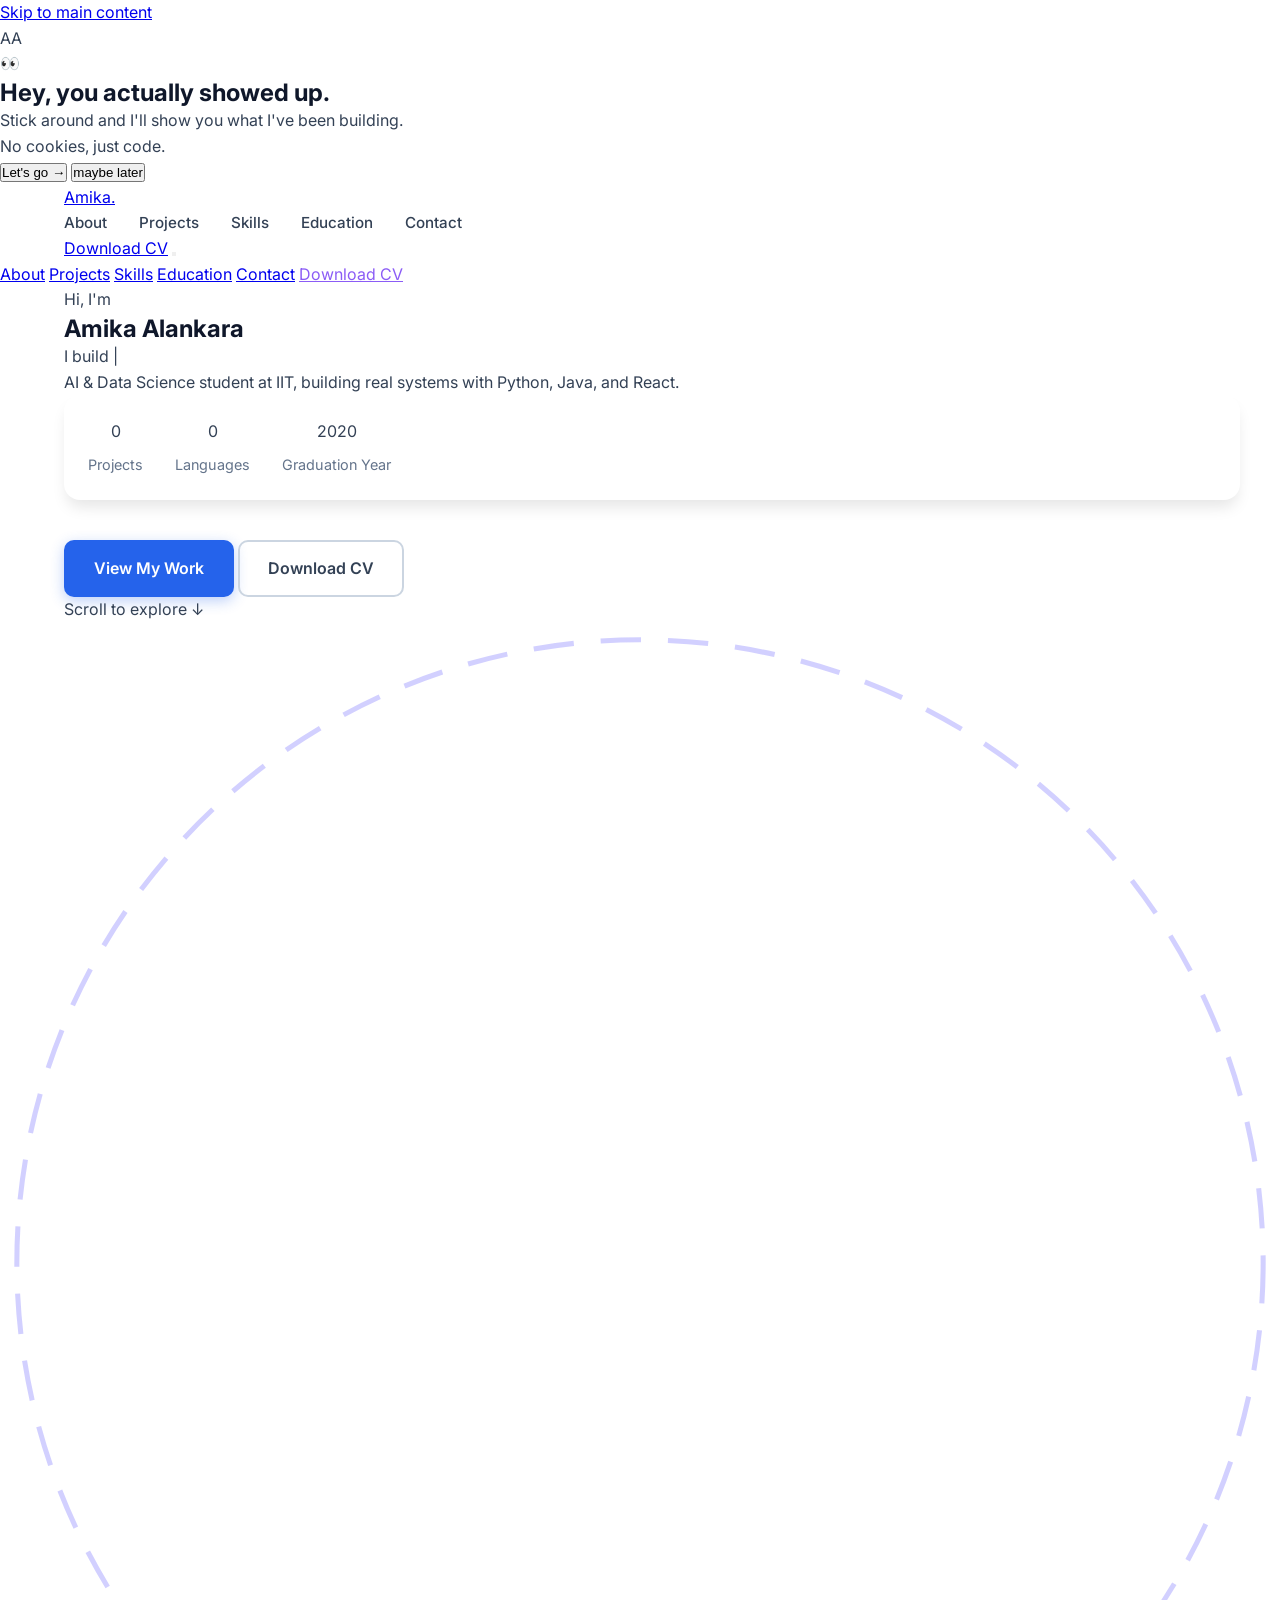
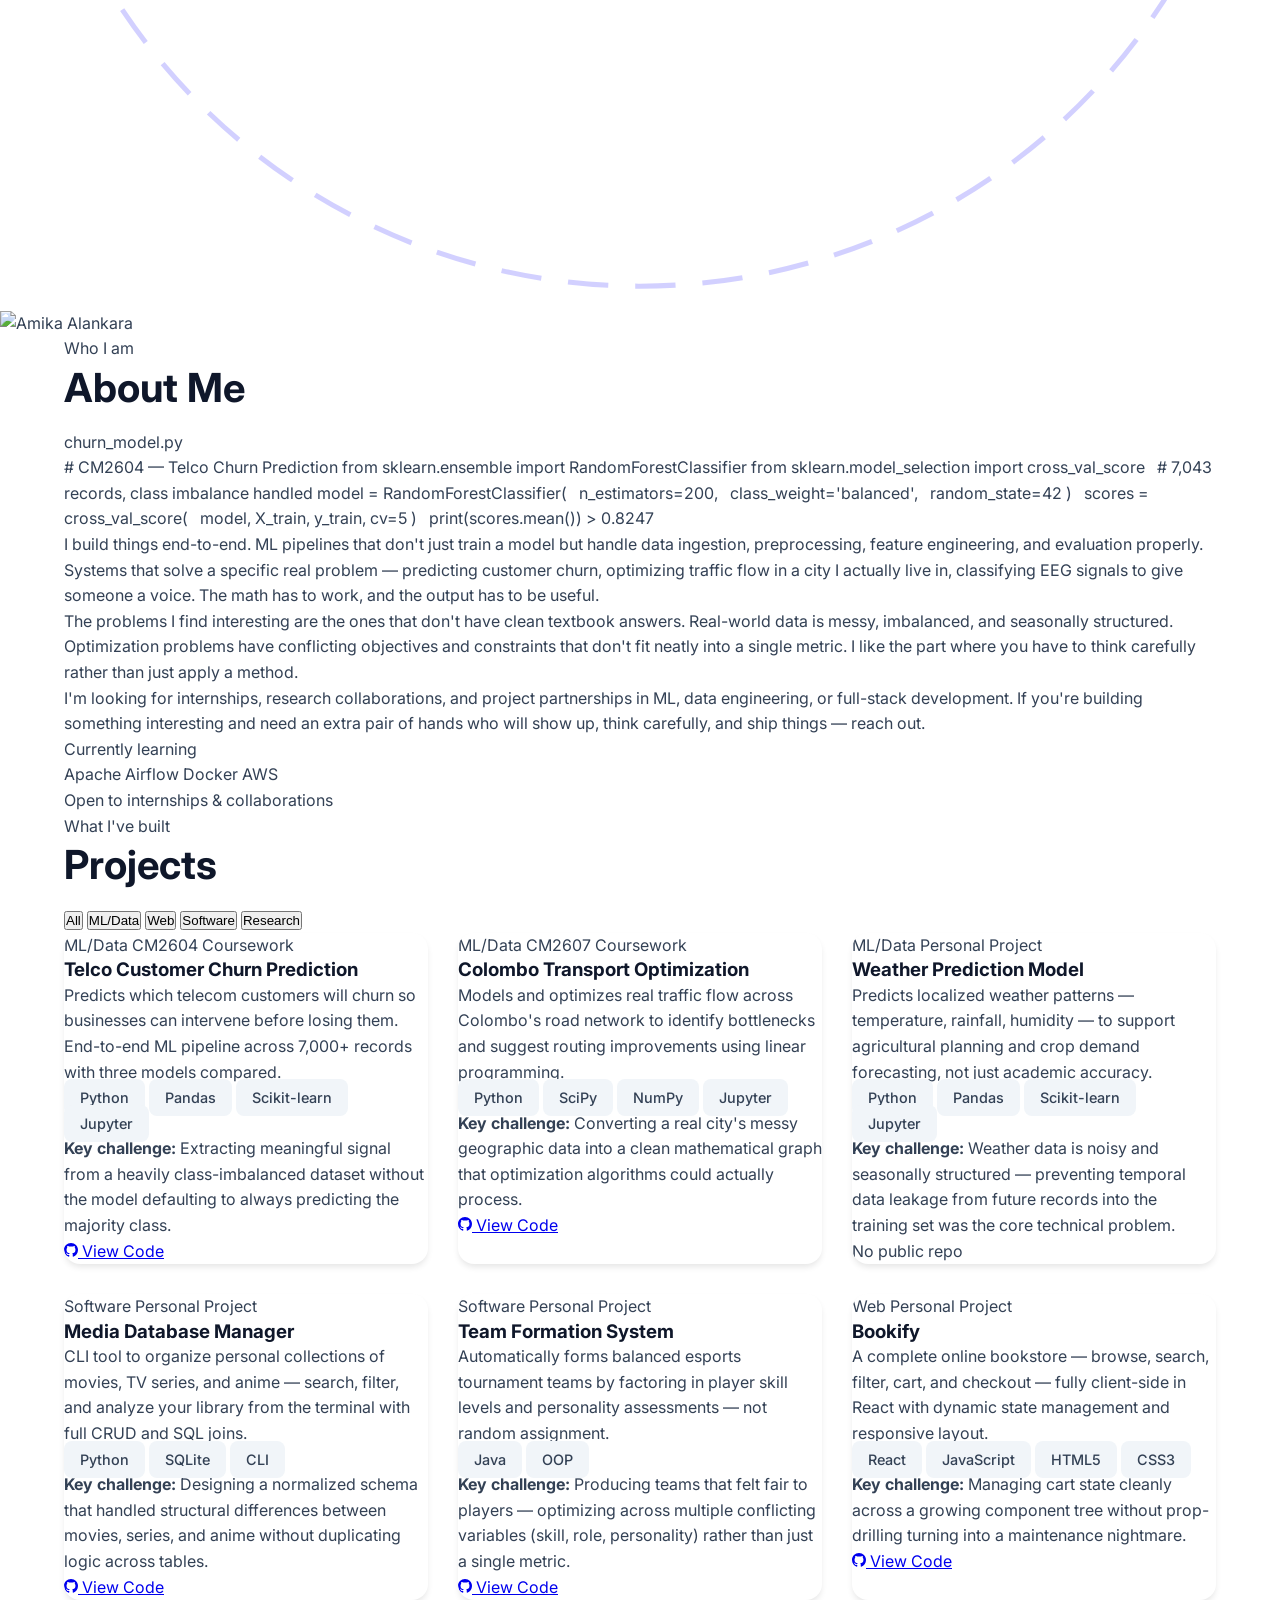
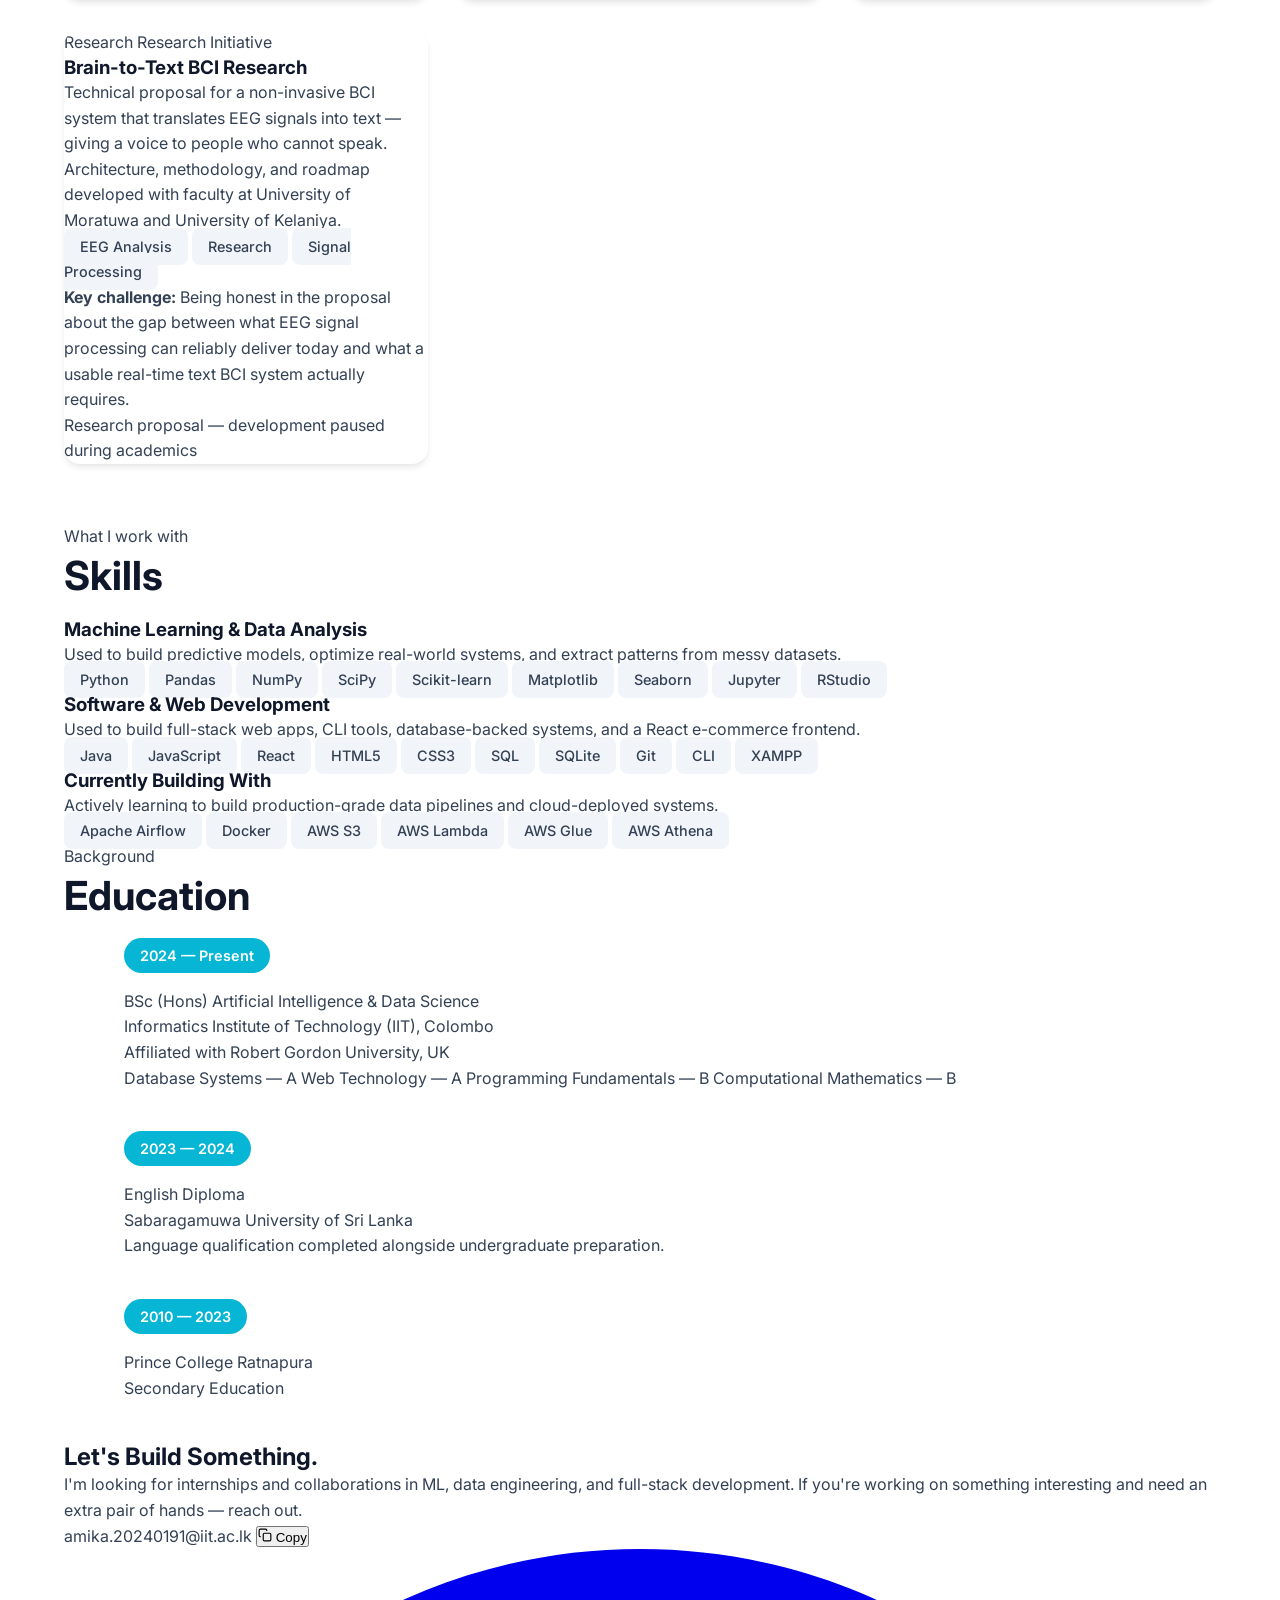
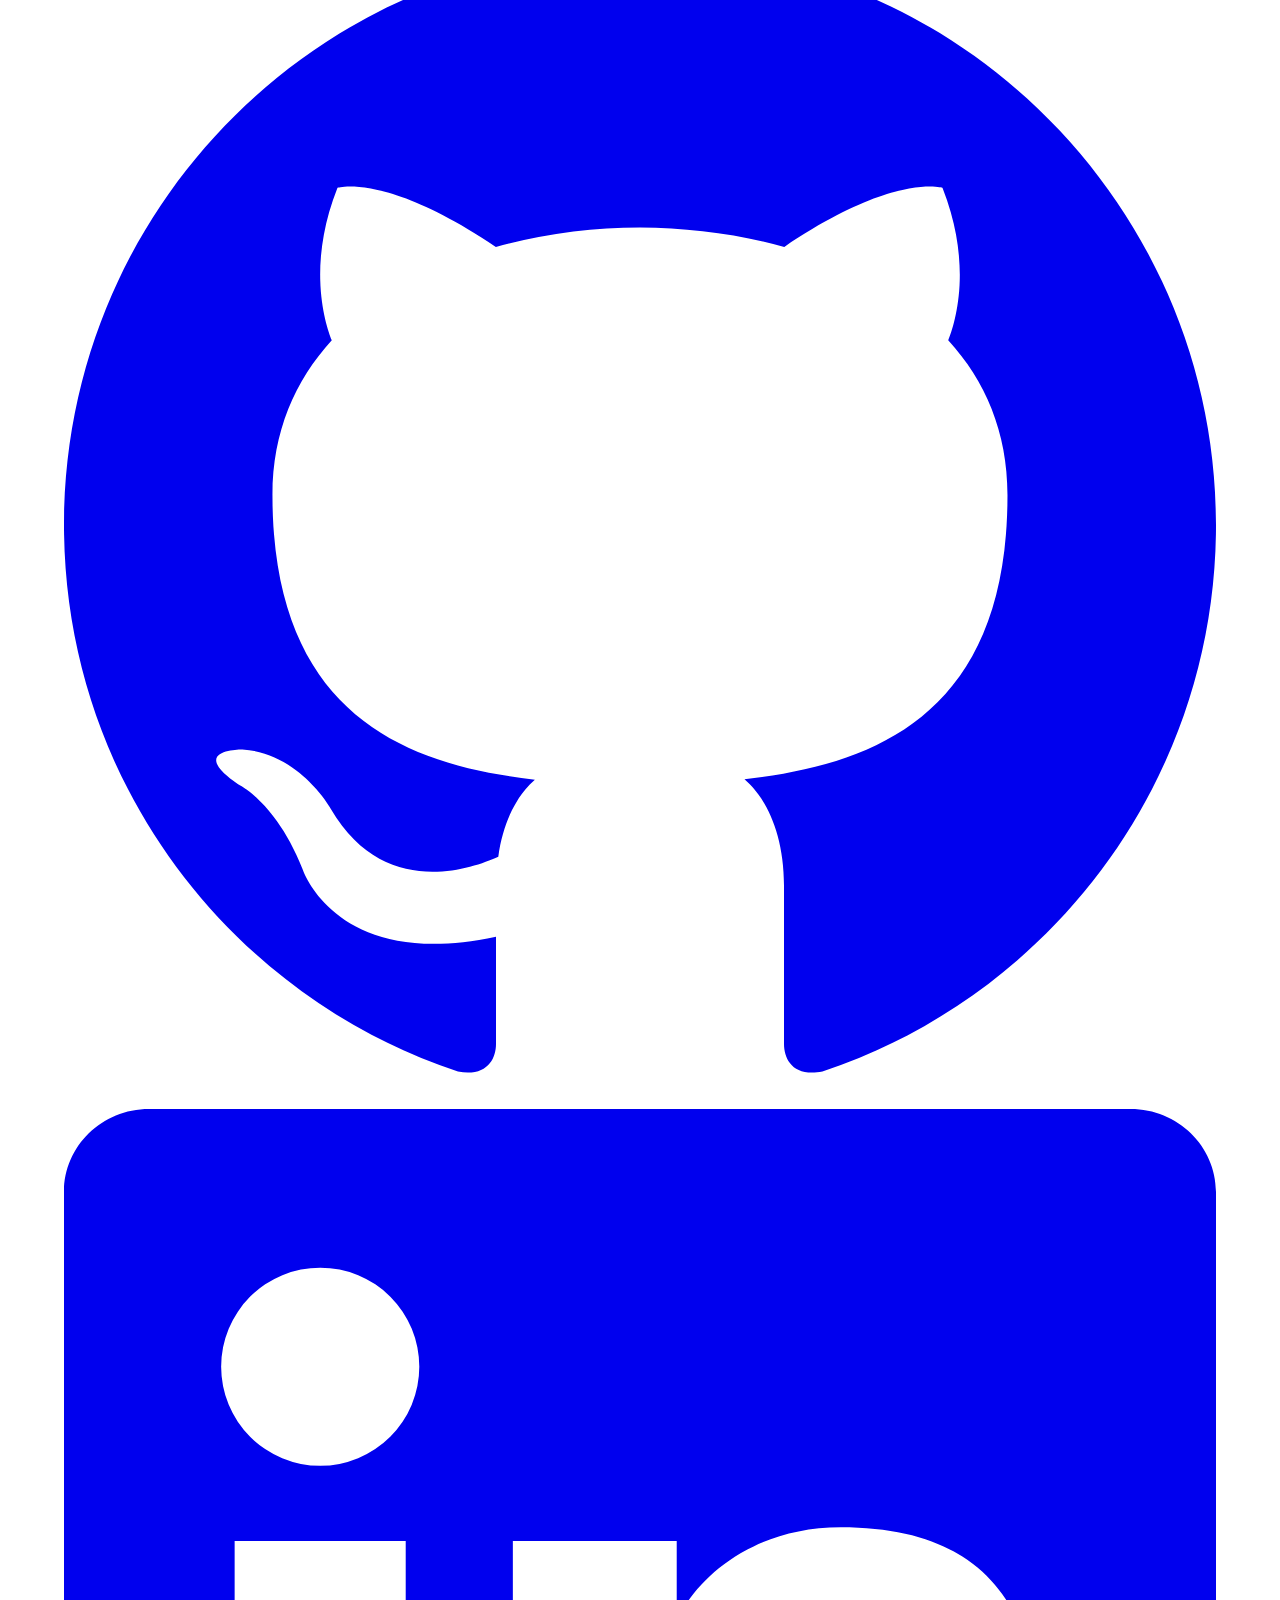
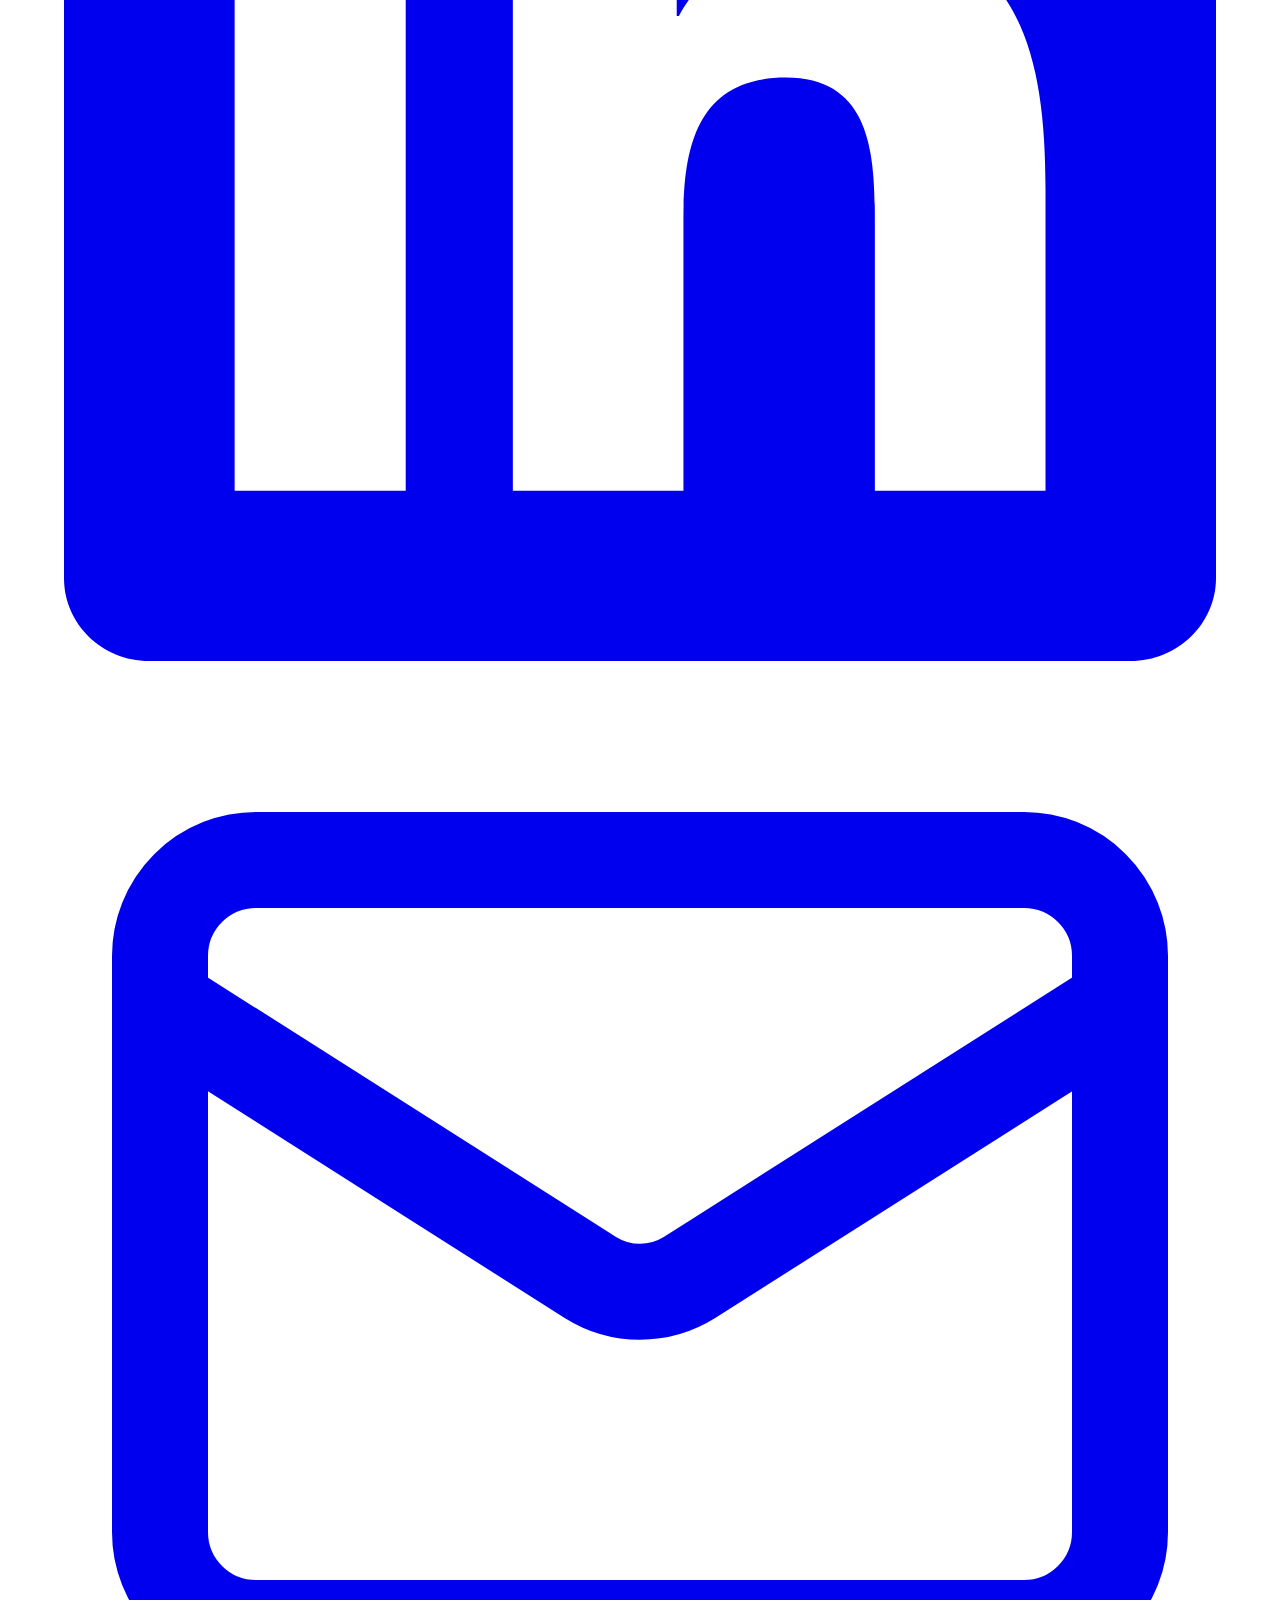
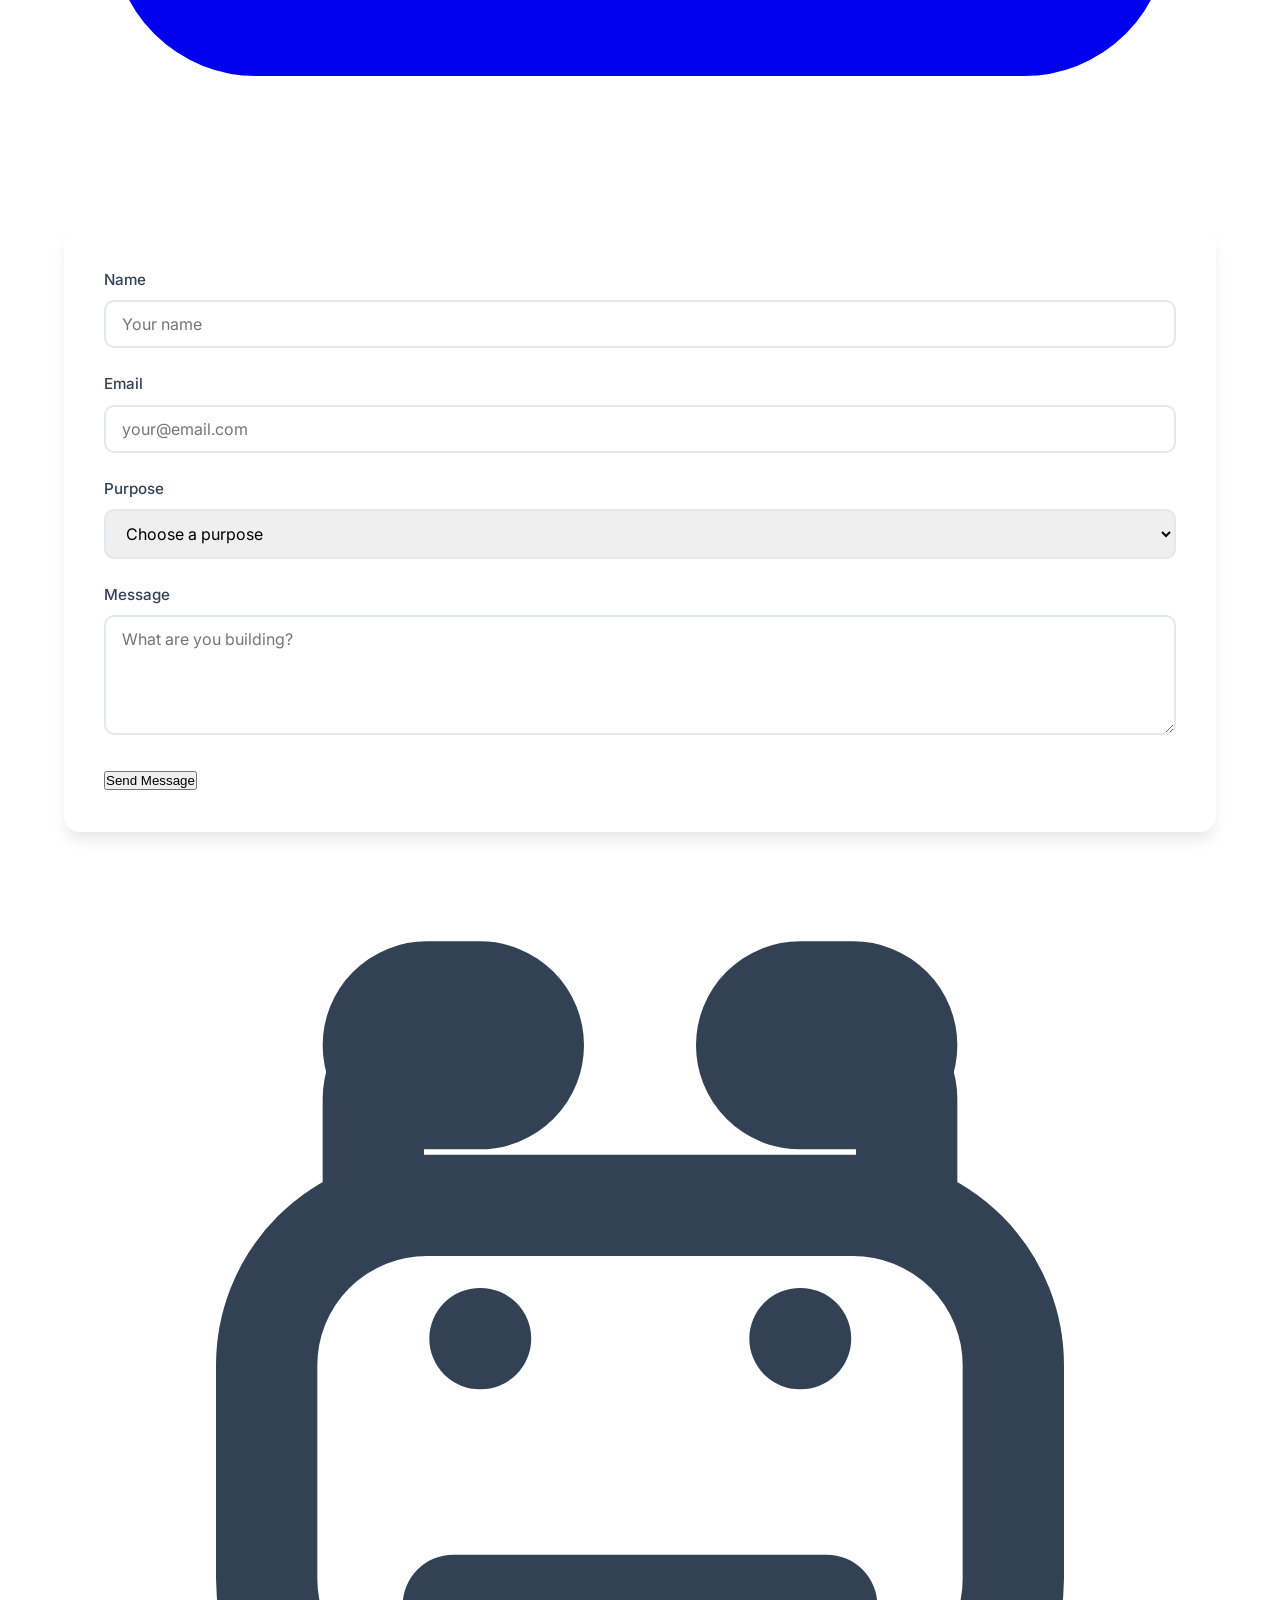
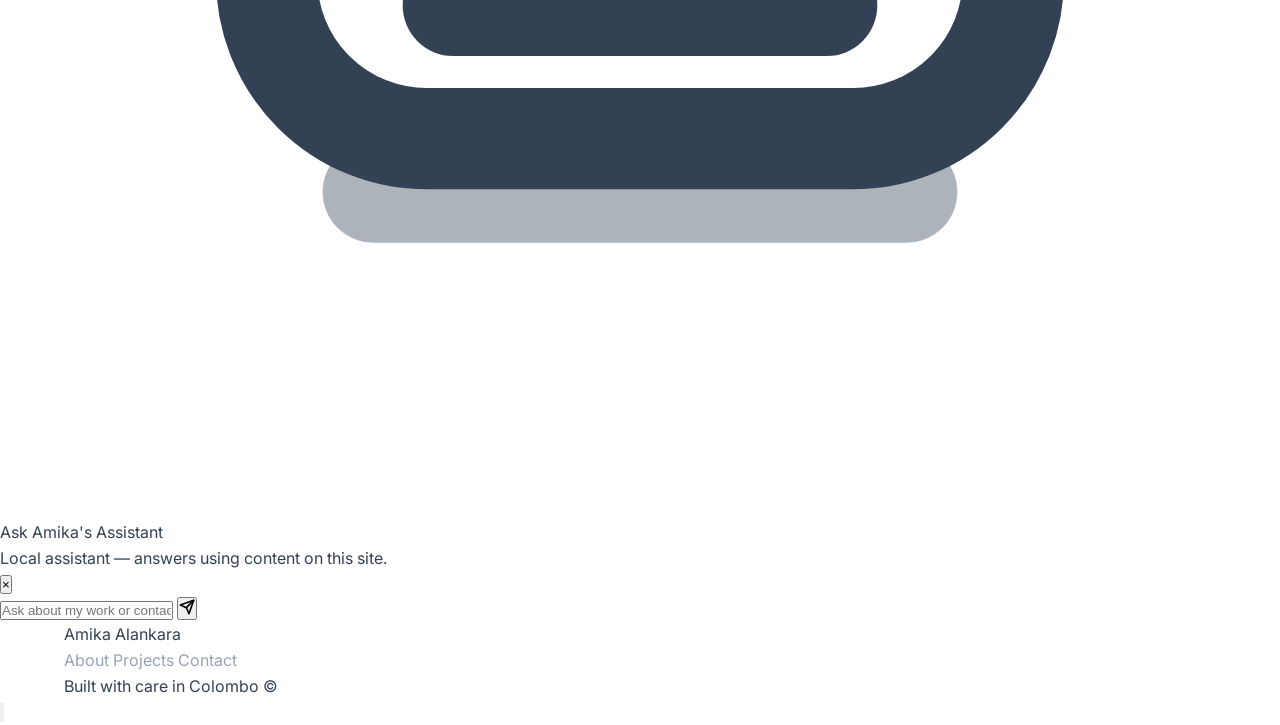
==== index.html @ 37fb9c7a "updating the portfolio web site" ====
<!DOCTYPE html>
<html lang="en">

<head>
    <meta charset="UTF-8">
    <meta name="viewport" content="width=device-width, initial-scale=1.0">
    <title>Amika Alankara — AI & Data Science Developer | Colombo, Sri Lanka</title>
    <meta name="description"
        content="Portfolio of Amika Alankara — second-year AI & Data Science student at IIT building ML models, data pipelines, and full-stack applications.">
    <link rel="canonical" href="https://amika1118.github.io/amika-alankara-portfolio/">

    <!-- Open Graph -->
    <meta property="og:title" content="Amika Alankara — AI & Data Science Developer">
    <meta property="og:description"
        content="Building ML models, data pipelines, and web applications. Second-year AI & Data Science student at IIT, Colombo.">
    <meta property="og:image" content="https://amika1118.github.io/amika-alankara-portfolio/pictures/user_pic.jpg">
    <meta property="og:url" content="https://amika1118.github.io/amika-alankara-portfolio/">
    <meta property="og:type" content="website">

    <!-- Twitter Card -->
    <meta name="twitter:card" content="summary_large_image">
    <meta name="twitter:title" content="Amika Alankara — AI & Data Science Developer">
    <meta name="twitter:description" content="Building ML models, data pipelines, and web applications.">
    <meta name="twitter:image" content="https://amika1118.github.io/amika-alankara-portfolio/pictures/user_pic.jpg">
    <meta name="twitter:site" content="@amika_alankara">

    <!-- Preconnects -->
    <link rel="preconnect" href="https://fonts.googleapis.com">
    <link rel="preconnect" href="https://fonts.gstatic.com" crossorigin>
    <link
        href="https://fonts.googleapis.com/css2?family=Space+Grotesk:wght@300;400;500;600;700&family=Inter:wght@300;400;500;600&display=swap"
        rel="stylesheet">

    <!-- Lenis smooth scroll -->
    <link rel="stylesheet" href="https://unpkg.com/lenis@1.3.23/dist/lenis.css">
    <script src="https://unpkg.com/lenis@1.3.23/dist/lenis.min.js"></script>

    <!-- GSAP + ScrollTrigger + Flip -->
    <script src="https://cdnjs.cloudflare.com/ajax/libs/gsap/3.12.5/gsap.min.js"></script>
    <script src="https://cdnjs.cloudflare.com/ajax/libs/gsap/3.12.5/ScrollTrigger.min.js"></script>
    <script src="https://cdnjs.cloudflare.com/ajax/libs/gsap/3.12.5/Flip.min.js"></script>

    <!-- Splitting.js -->
    <link rel="stylesheet" href="https://unpkg.com/splitting/dist/splitting.css">
    <script src="https://unpkg.com/splitting/dist/splitting.min.js"></script>

    <!-- Vanilla Tilt -->
    <script src="https://cdnjs.cloudflare.com/ajax/libs/vanilla-tilt/1.8.1/vanilla-tilt.min.js"></script>

    <!-- JSON-LD -->
    <script type="application/ld+json">
        {
            "@context": "https://schema.org",
            "@type": "Person",
            "name": "Amika Alankara",
            "url": "https://amika1118.github.io/amika-alankara-portfolio/",
            "jobTitle": "AI & Data Science Student",
            "alumniOf": "Informatics Institute of Technology",
            "sameAs": [
                "https://github.com/Amika1118",
                "https://www.linkedin.com/in/amika-ranmeth/"
            ]
        }
    </script>

    <!-- Custom CSS -->
    <link rel="stylesheet" href="style.css">
</head>

<body>

    <div id="page-progress" aria-hidden="true"></div>

    <!-- Skip link -->
    <a href="#main-content" class="skip-link">Skip to main content</a>

    <!-- Custom cursor -->
    <div class="cursor-dot" aria-hidden="true"></div>
    <div class="cursor-ring" aria-hidden="true"></div>
    <!-- Cursor ripple container -->
    <div class="cursor-ripple" id="cursor-ripple" aria-hidden="true"></div>

    <!-- Preloader -->
    <div id="preloader" aria-hidden="true" role="presentation">
        <div class="preloader-initials">AA</div>
        <div class="preloader-bar-track">
            <div class="preloader-bar" id="preloader-bar"></div>
        </div>
    </div>

    <!-- ================================================
     WELCOME POPUP
================================================ -->
    <div id="welcome-overlay" aria-hidden="true" role="dialog" aria-modal="true" aria-label="Welcome message">
        <div class="welcome-modal" id="welcome-modal">
            <div class="welcome-emoji" aria-hidden="true">👀</div>
            <h2 class="welcome-title">Hey, you actually showed up.</h2>
            <p class="welcome-body">
                Stick around and I'll show you what I've been building.<br>
                <span class="welcome-accent">No cookies, just code.</span>
            </p>
            <button class="welcome-cta" id="welcome-cta" aria-label="Let's go — enter the portfolio">
                Let's go →
            </button>
            <button class="welcome-dismiss" id="welcome-dismiss" aria-label="Maybe later, dismiss welcome message">
                maybe later
            </button>
        </div>
    </div>

    <!-- Navigation -->
    <header>
        <nav id="navbar" role="navigation" aria-label="Main navigation">
            <div class="container nav-inner">
                <a href="#hero" class="nav-logo">Amika<span>.</span></a>
                <ul class="nav-links" role="list">
                    <li><a href="#about" class="nav-link" data-section="about">About</a></li>
                    <li><a href="#projects" class="nav-link" data-section="projects">Projects</a></li>
                    <li><a href="#skills" class="nav-link" data-section="skills">Skills</a></li>
                    <li><a href="#education" class="nav-link" data-section="education">Education</a></li>
                    <li><a href="#contact" class="nav-link" data-section="contact">Contact</a></li>
                </ul>
                <a href="#" class="btn-cv-nav" aria-label="Download CV">Download CV</a>
                <button class="hamburger" id="hamburger" aria-expanded="false" aria-controls="mobile-nav"
                    aria-label="Open navigation menu">
                    <span></span><span></span><span></span>
                </button>
            </div>
        </nav>
    </header>

    <!-- Mobile nav overlay -->
    <div id="mobile-nav" role="dialog" aria-modal="true" aria-label="Mobile navigation">
        <a href="#about" class="mobile-nav-link">About</a>
        <a href="#projects" class="mobile-nav-link">Projects</a>
        <a href="#skills" class="mobile-nav-link">Skills</a>
        <a href="#education" class="mobile-nav-link">Education</a>
        <a href="#contact" class="mobile-nav-link">Contact</a>
        <a href="#" class="mobile-nav-link" style="color:var(--accent)">Download CV</a>
    </div>

    <main id="main-content">

        <!-- ================================================
         HERO
    ================================================ -->
        <section id="hero" aria-label="Hero introduction">
            <div class="hero-bg" aria-hidden="true">
                <div class="orb orb-1"></div>
                <div class="orb orb-2"></div>
                <div class="orb orb-3"></div>
            </div>

            <div class="hero-content container" style="padding-right:0">
                <p class="hero-greeting">Hi, I'm</p>
                <h1 class="hero-name" data-splitting>Amika Alankara</h1>

                <div class="hero-typewriter" aria-live="polite">
                    <span class="typewriter-static">I build </span><span class="typewriter-dynamic"
                        id="typewriter-text"></span><span class="typewriter-cursor" id="typewriter-cursor">|</span>
                </div>

                <p class="hero-desc">
                    AI &amp; Data Science student at IIT, building real systems with Python, Java, and React.
                </p>

                <div class="hero-stats">
                    <div class="stat-item">
                        <div class="stat-number" data-target="15" id="stat-projects">0</div>
                        <div class="stat-label">Projects</div>
                    </div>
                    <div class="stat-item">
                        <div class="stat-number" data-target="7" id="stat-langs">0</div>
                        <div class="stat-label">Languages</div>
                    </div>
                    <div class="stat-item">
                        <div class="stat-number" data-target="2028" id="stat-grades">2020</div>
                        <div class="stat-label">Graduation Year</div>
                    </div>
                </div>

                <div class="hero-ctas">
                    <a href="#projects" class="btn btn-primary btn-magnetic">View My Work</a>
                    <a href="#" class="btn btn-outline btn-magnetic">Download CV</a>
                </div>

                <div class="scroll-indicator" aria-hidden="true">
                    <span class="scroll-text">Scroll to explore ↓</span>
                    <div class="scroll-line"></div>
                </div>
            </div>

            <div class="hero-visual">
                <div class="hero-visual-inner">
                    <div class="hero-glow" aria-hidden="true"></div>
                    <div class="hero-ring" aria-hidden="true">
                        <svg viewBox="0 0 380 380" xmlns="http://www.w3.org/2000/svg">
                            <circle cx="190" cy="190" r="185" fill="none" stroke="rgba(108,99,255,0.3)"
                                stroke-width="1.5" stroke-dasharray="12 8" />
                        </svg>
                    </div>
                    <div class="hero-photo">
                        <img src="/amika-alankara-portfolio/pictures/user_pic.jpg" alt="Amika Alankara" loading="eager">
                    </div>
                </div>
            </div>
        </section>

        <!-- ================================================
         ABOUT
    ================================================ -->
        <section id="about" aria-label="About Amika Alankara">
            <div class="container">
                <div class="section-title-wrapper">
                    <p class="section-label">Who I am</p>
                    <h2 class="section-title" data-splitting>About Me</h2>
                </div>

                <div class="about-grid">
                    <!-- Terminal card -->
                    <div class="terminal" aria-label="Code snippet from churn prediction project">
                        <div class="terminal-titlebar">
                            <span class="terminal-dot"></span>
                            <span class="terminal-dot"></span>
                            <span class="terminal-dot"></span>
                            <span class="terminal-filename">churn_model.py</span>
                        </div>
                        <div class="terminal-body">
                            <span class="t-line"><span class="t-comment"># CM2604 — Telco Churn Prediction</span></span>
                            <span class="t-line"><span class="t-keyword">from</span> <span
                                    class="t-var">sklearn.ensemble</span> <span class="t-keyword">import</span> <span
                                    class="t-var">RandomForestClassifier</span></span>
                            <span class="t-line"><span class="t-keyword">from</span> <span
                                    class="t-var">sklearn.model_selection</span> <span class="t-keyword">import</span>
                                <span class="t-var">cross_val_score</span></span>
                            <span class="t-line">&nbsp;</span>
                            <span class="t-line"><span class="t-comment"># 7,043 records, class imbalance
                                    handled</span></span>
                            <span class="t-line"><span class="t-var">model</span> <span class="t-op">=</span> <span
                                    class="t-function">RandomForestClassifier</span>(</span>
                            <span class="t-line">&nbsp;&nbsp;<span class="t-var">n_estimators</span><span
                                    class="t-op">=</span><span class="t-number">200</span>,</span>
                            <span class="t-line">&nbsp;&nbsp;<span class="t-var">class_weight</span><span
                                    class="t-op">=</span><span class="t-string">'balanced'</span>,</span>
                            <span class="t-line">&nbsp;&nbsp;<span class="t-var">random_state</span><span
                                    class="t-op">=</span><span class="t-number">42</span></span>
                            <span class="t-line">)</span>
                            <span class="t-line">&nbsp;</span>
                            <span class="t-line"><span class="t-var">scores</span> <span class="t-op">=</span> <span
                                    class="t-function">cross_val_score</span>(</span>
                            <span class="t-line">&nbsp;&nbsp;<span class="t-var">model</span>, <span
                                    class="t-var">X_train</span>, <span class="t-var">y_train</span>, <span
                                    class="t-var">cv</span><span class="t-op">=</span><span
                                    class="t-number">5</span></span>
                            <span class="t-line">)</span>
                            <span class="t-line">&nbsp;</span>
                            <span class="t-line"><span class="t-function">print</span>(<span
                                    class="t-var">scores</span>.<span class="t-function">mean</span>())</span>
                            <span class="t-line"><span class="t-output">&gt; 0.8247</span></span>
                        </div>
                    </div>

                    <!-- Text -->
                    <div>
                        <div class="about-text">
                            <p>I build things end-to-end. ML pipelines that don't just train a model but handle data
                                ingestion, preprocessing, feature engineering, and evaluation properly. Systems that
                                solve a
                                specific real problem — predicting customer churn, optimizing traffic flow in a city I
                                actually live in, classifying EEG signals to give someone a voice. The math has to work,
                                and
                                the output has to be useful.</p>
                            <p>The problems I find interesting are the ones that don't have clean textbook answers.
                                Real-world data is messy, imbalanced, and seasonally structured. Optimization problems
                                have
                                conflicting objectives and constraints that don't fit neatly into a single metric. I
                                like the
                                part where you have to think carefully rather than just apply a method.</p>
                            <p>I'm looking for internships, research collaborations, and project partnerships in ML,
                                data
                                engineering, or full-stack development. If you're building something interesting and
                                need an
                                extra pair of hands who will show up, think carefully, and ship things — reach out.</p>
                        </div>

                        <div class="currently-learning">
                            <p class="learning-label">Currently learning</p>
                            <div class="learning-tags">
                                <span class="learning-tag">Apache Airflow</span>
                                <span class="learning-tag">Docker</span>
                                <span class="learning-tag">AWS</span>
                            </div>
                        </div>

                        <div class="status-badge">
                            <span class="status-dot" aria-hidden="true"></span>
                            <span class="status-text">Open to internships &amp; collaborations</span>
                        </div>
                    </div>
                </div>
            </div>
        </section>

        <!-- ================================================
         PROJECTS
    ================================================ -->
        <section id="projects" aria-label="Projects">
            <div class="container">
                <div class="section-title-wrapper">
                    <p class="section-label">What I've built</p>
                    <h2 class="section-title" data-splitting>Projects</h2>
                </div>

                <!-- Filter bar -->
                <div class="filter-bar" role="tablist" aria-label="Filter projects by category">
                    <div class="filter-pill-bg" id="filter-pill" aria-hidden="true"></div>
                    <button class="filter-btn active" data-filter="all" role="tab" aria-selected="true">All</button>
                    <button class="filter-btn" data-filter="ml" role="tab" aria-selected="false">ML/Data</button>
                    <button class="filter-btn" data-filter="web" role="tab" aria-selected="false">Web</button>
                    <button class="filter-btn" data-filter="software" role="tab" aria-selected="false">Software</button>
                    <button class="filter-btn" data-filter="research" role="tab" aria-selected="false">Research</button>
                </div>

                <!-- Cards grid -->
                <div class="projects-grid" id="projects-grid">

                    <!-- Project 1: Churn -->
                    <article class="project-card" data-type="ml" data-category="ml">
                        <div class="card-header">
                            <span class="card-badge">ML/Data</span>
                            <span class="card-context">CM2604 Coursework</span>
                        </div>
                        <h3 class="card-title">Telco Customer Churn Prediction</h3>
                        <p class="card-summary">Predicts which telecom customers will churn so businesses can intervene
                            before losing them. End-to-end ML pipeline across 7,000+ records with three models compared.
                        </p>
                        <div class="card-stack">
                            <span class="skill-tag">Python</span>
                            <span class="skill-tag">Pandas</span>
                            <span class="skill-tag">Scikit-learn</span>
                            <span class="skill-tag">Jupyter</span>
                        </div>
                        <p class="card-challenge"><strong>Key challenge:</strong> Extracting meaningful signal from a
                            heavily
                            class-imbalanced dataset without the model defaulting to always predicting the majority
                            class.</p>
                        <div class="card-footer">
                            <a href="https://github.com/Amika1118/CM2604-Telco-Churn-Prediction" class="card-link"
                                target="_blank" rel="noopener noreferrer"
                                aria-label="View churn prediction code on GitHub">
                                <svg width="14" height="14" viewBox="0 0 24 24" fill="currentColor">
                                    <path
                                        d="M12 0C5.374 0 0 5.373 0 12c0 5.302 3.438 9.8 8.207 11.387.599.111.793-.261.793-.577v-2.234c-3.338.726-4.033-1.416-4.033-1.416-.546-1.387-1.333-1.756-1.333-1.756-1.089-.745.083-.729.083-.729 1.205.084 1.839 1.237 1.839 1.237 1.07 1.834 2.807 1.304 3.492.997.107-.775.418-1.305.762-1.604-2.665-.305-5.467-1.334-5.467-5.931 0-1.311.469-2.381 1.236-3.221-.124-.303-.535-1.524.117-3.176 0 0 1.008-.322 3.301 1.23A11.509 11.509 0 0112 5.803c1.02.005 2.047.138 3.006.404 2.291-1.552 3.297-1.23 3.297-1.23.653 1.653.242 2.874.118 3.176.77.84 1.235 1.911 1.235 3.221 0 4.609-2.807 5.624-5.479 5.921.43.372.823 1.102.823 2.222v3.293c0 .319.192.694.801.576C20.566 21.797 24 17.3 24 12c0-6.627-5.373-12-12-12z" />
                                </svg>
                                View Code
                            </a>
                        </div>
                    </article>

                    <!-- Project 2: Transport -->
                    <article class="project-card" data-type="ml" data-category="ml">
                        <div class="card-header">
                            <span class="card-badge">ML/Data</span>
                            <span class="card-context">CM2607 Coursework</span>
                        </div>
                        <h3 class="card-title">Colombo Transport Optimization</h3>
                        <p class="card-summary">Models and optimizes real traffic flow across Colombo's road network to
                            identify bottlenecks and suggest routing improvements using linear programming.</p>
                        <div class="card-stack">
                            <span class="skill-tag">Python</span>
                            <span class="skill-tag">SciPy</span>
                            <span class="skill-tag">NumPy</span>
                            <span class="skill-tag">Jupyter</span>
                        </div>
                        <p class="card-challenge"><strong>Key challenge:</strong> Converting a real city's messy
                            geographic
                            data into a clean mathematical graph that optimization algorithms could actually process.
                        </p>
                        <div class="card-footer">
                            <a href="https://github.com/Amika1118/CM2607_Advanced_Mathematics_Coursework"
                                class="card-link" target="_blank" rel="noopener noreferrer"
                                aria-label="View transport optimization code on GitHub">
                                <svg width="14" height="14" viewBox="0 0 24 24" fill="currentColor">
                                    <path
                                        d="M12 0C5.374 0 0 5.373 0 12c0 5.302 3.438 9.8 8.207 11.387.599.111.793-.261.793-.577v-2.234c-3.338.726-4.033-1.416-4.033-1.416-.546-1.387-1.333-1.756-1.333-1.756-1.089-.745.083-.729.083-.729 1.205.084 1.839 1.237 1.839 1.237 1.07 1.834 2.807 1.304 3.492.997.107-.775.418-1.305.762-1.604-2.665-.305-5.467-1.334-5.467-5.931 0-1.311.469-2.381 1.236-3.221-.124-.303-.535-1.524.117-3.176 0 0 1.008-.322 3.301 1.23A11.509 11.509 0 0112 5.803c1.02.005 2.047.138 3.006.404 2.291-1.552 3.297-1.23 3.297-1.23.653 1.653.242 2.874.118 3.176.77.84 1.235 1.911 1.235 3.221 0 4.609-2.807 5.624-5.479 5.921.43.372.823 1.102.823 2.222v3.293c0 .319.192.694.801.576C20.566 21.797 24 17.3 24 12c0-6.627-5.373-12-12-12z" />
                                </svg>
                                View Code
                            </a>
                        </div>
                    </article>

                    <!-- Project 3: Weather -->
                    <article class="project-card" data-type="ml" data-category="ml">
                        <div class="card-header">
                            <span class="card-badge">ML/Data</span>
                            <span class="card-context">Personal Project</span>
                        </div>
                        <h3 class="card-title">Weather Prediction Model</h3>
                        <p class="card-summary">Predicts localized weather patterns — temperature, rainfall, humidity —
                            to
                            support agricultural planning and crop demand forecasting, not just academic accuracy.</p>
                        <div class="card-stack">
                            <span class="skill-tag">Python</span>
                            <span class="skill-tag">Pandas</span>
                            <span class="skill-tag">Scikit-learn</span>
                            <span class="skill-tag">Jupyter</span>
                        </div>
                        <p class="card-challenge"><strong>Key challenge:</strong> Weather data is noisy and seasonally
                            structured — preventing temporal data leakage from future records into the training set was
                            the
                            core technical problem.</p>
                        <div class="card-footer">
                            <span class="no-repo">No public repo</span>
                        </div>
                    </article>

                    <!-- Project 4: Media DB -->
                    <article class="project-card" data-type="software" data-category="software">
                        <div class="card-header">
                            <span class="card-badge">Software</span>
                            <span class="card-context">Personal Project</span>
                        </div>
                        <h3 class="card-title">Media Database Manager</h3>
                        <p class="card-summary">CLI tool to organize personal collections of movies, TV series, and
                            anime —
                            search, filter, and analyze your library from the terminal with full CRUD and SQL joins.</p>
                        <div class="card-stack">
                            <span class="skill-tag">Python</span>
                            <span class="skill-tag">SQLite</span>
                            <span class="skill-tag">CLI</span>
                        </div>
                        <p class="card-challenge"><strong>Key challenge:</strong> Designing a normalized schema that
                            handled
                            structural differences between movies, series, and anime without duplicating logic across
                            tables.</p>
                        <div class="card-footer">
                            <a href="https://github.com/Amika1118/media-database-manager" class="card-link"
                                target="_blank" rel="noopener noreferrer"
                                aria-label="View media database manager code on GitHub">
                                <svg width="14" height="14" viewBox="0 0 24 24" fill="currentColor">
                                    <path
                                        d="M12 0C5.374 0 0 5.373 0 12c0 5.302 3.438 9.8 8.207 11.387.599.111.793-.261.793-.577v-2.234c-3.338.726-4.033-1.416-4.033-1.416-.546-1.387-1.333-1.756-1.333-1.756-1.089-.745.083-.729.083-.729 1.205.084 1.839 1.237 1.839 1.237 1.07 1.834 2.807 1.304 3.492.997.107-.775.418-1.305.762-1.604-2.665-.305-5.467-1.334-5.467-5.931 0-1.311.469-2.381 1.236-3.221-.124-.303-.535-1.524.117-3.176 0 0 1.008-.322 3.301 1.23A11.509 11.509 0 0112 5.803c1.02.005 2.047.138 3.006.404 2.291-1.552 3.297-1.23 3.297-1.23.653 1.653.242 2.874.118 3.176.77.84 1.235 1.911 1.235 3.221 0 4.609-2.807 5.624-5.479 5.921.43.372.823 1.102.823 2.222v3.293c0 .319.192.694.801.576C20.566 21.797 24 17.3 24 12c0-6.627-5.373-12-12-12z" />
                                </svg>
                                View Code
                            </a>
                        </div>
                    </article>

                    <!-- Project 5: Team Formation -->
                    <article class="project-card" data-type="software" data-category="software">
                        <div class="card-header">
                            <span class="card-badge">Software</span>
                            <span class="card-context">Personal Project</span>
                        </div>
                        <h3 class="card-title">Team Formation System</h3>
                        <p class="card-summary">Automatically forms balanced esports tournament teams by factoring in
                            player
                            skill levels and personality assessments — not random assignment.</p>
                        <div class="card-stack">
                            <span class="skill-tag">Java</span>
                            <span class="skill-tag">OOP</span>
                        </div>
                        <p class="card-challenge"><strong>Key challenge:</strong> Producing teams that felt fair to
                            players —
                            optimizing across multiple conflicting variables (skill, role, personality) rather than just
                            a
                            single metric.</p>
                        <div class="card-footer">
                            <a href="https://github.com/Amika1118/Team-Formation-System" class="card-link"
                                target="_blank" rel="noopener noreferrer"
                                aria-label="View team formation system code on GitHub">
                                <svg width="14" height="14" viewBox="0 0 24 24" fill="currentColor">
                                    <path
                                        d="M12 0C5.374 0 0 5.373 0 12c0 5.302 3.438 9.8 8.207 11.387.599.111.793-.261.793-.577v-2.234c-3.338.726-4.033-1.416-4.033-1.416-.546-1.387-1.333-1.756-1.333-1.756-1.089-.745.083-.729.083-.729 1.205.084 1.839 1.237 1.839 1.237 1.07 1.834 2.807 1.304 3.492.997.107-.775.418-1.305.762-1.604-2.665-.305-5.467-1.334-5.467-5.931 0-1.311.469-2.381 1.236-3.221-.124-.303-.535-1.524.117-3.176 0 0 1.008-.322 3.301 1.23A11.509 11.509 0 0112 5.803c1.02.005 2.047.138 3.006.404 2.291-1.552 3.297-1.23 3.297-1.23.653 1.653.242 2.874.118 3.176.77.84 1.235 1.911 1.235 3.221 0 4.609-2.807 5.624-5.479 5.921.43.372.823 1.102.823 2.222v3.293c0 .319.192.694.801.576C20.566 21.797 24 17.3 24 12c0-6.627-5.373-12-12-12z" />
                                </svg>
                                View Code
                            </a>
                        </div>
                    </article>

                    <!-- Project 6: Bookify -->
                    <article class="project-card" data-type="web" data-category="web">
                        <div class="card-header">
                            <span class="card-badge">Web</span>
                            <span class="card-context">Personal Project</span>
                        </div>
                        <h3 class="card-title">Bookify</h3>
                        <p class="card-summary">A complete online bookstore — browse, search, filter, cart, and checkout
                            —
                            fully client-side in React with dynamic state management and responsive layout.</p>
                        <div class="card-stack">
                            <span class="skill-tag">React</span>
                            <span class="skill-tag">JavaScript</span>
                            <span class="skill-tag">HTML5</span>
                            <span class="skill-tag">CSS3</span>
                        </div>
                        <p class="card-challenge"><strong>Key challenge:</strong> Managing cart state cleanly across a
                            growing
                            component tree without prop-drilling turning into a maintenance nightmare.</p>
                        <div class="card-footer">
                            <a href="https://github.com/Amika1118/Bookify" class="card-link" target="_blank"
                                rel="noopener noreferrer" aria-label="View Bookify code on GitHub">
                                <svg width="14" height="14" viewBox="0 0 24 24" fill="currentColor">
                                    <path
                                        d="M12 0C5.374 0 0 5.373 0 12c0 5.302 3.438 9.8 8.207 11.387.599.111.793-.261.793-.577v-2.234c-3.338.726-4.033-1.416-4.033-1.416-.546-1.387-1.333-1.756-1.333-1.756-1.089-.745.083-.729.083-.729 1.205.084 1.839 1.237 1.839 1.237 1.07 1.834 2.807 1.304 3.492.997.107-.775.418-1.305.762-1.604-2.665-.305-5.467-1.334-5.467-5.931 0-1.311.469-2.381 1.236-3.221-.124-.303-.535-1.524.117-3.176 0 0 1.008-.322 3.301 1.23A11.509 11.509 0 0112 5.803c1.02.005 2.047.138 3.006.404 2.291-1.552 3.297-1.23 3.297-1.23.653 1.653.242 2.874.118 3.176.77.84 1.235 1.911 1.235 3.221 0 4.609-2.807 5.624-5.479 5.921.43.372.823 1.102.823 2.222v3.293c0 .319.192.694.801.576C20.566 21.797 24 17.3 24 12c0-6.627-5.373-12-12-12z" />
                                </svg>
                                View Code
                            </a>
                        </div>
                    </article>

                    <!-- Project 7: Brain-to-Text -->
                    <article class="project-card" data-type="research" data-category="research">
                        <div class="card-header">
                            <span class="card-badge">Research</span>
                            <span class="card-context">Research Initiative</span>
                        </div>
                        <h3 class="card-title">Brain-to-Text BCI Research</h3>
                        <p class="card-summary">Technical proposal for a non-invasive BCI system that translates EEG
                            signals
                            into text — giving a voice to people who cannot speak. Architecture, methodology, and
                            roadmap
                            developed with faculty at University of Moratuwa and University of Kelaniya.</p>
                        <div class="card-stack">
                            <span class="skill-tag">EEG Analysis</span>
                            <span class="skill-tag">Research</span>
                            <span class="skill-tag">Signal Processing</span>
                        </div>
                        <p class="card-challenge"><strong>Key challenge:</strong> Being honest in the proposal about the
                            gap
                            between what EEG signal processing can reliably deliver today and what a usable real-time
                            text BCI
                            system actually requires.</p>
                        <div class="card-footer">
                            <span class="no-repo">Research proposal — development paused during academics</span>
                        </div>
                    </article>

                </div>
            </div>
        </section>

        <!-- ================================================
         SKILLS
    ================================================ -->
        <section id="skills" aria-label="Skills">
            <div class="container">
                <div class="section-title-wrapper">
                    <p class="section-label">What I work with</p>
                    <h2 class="section-title" data-splitting>Skills</h2>
                </div>

                <div class="skills-groups">
                    <div class="skill-group">
                        <h3 class="skill-group-title">Machine Learning &amp; Data Analysis</h3>
                        <p class="skill-group-desc">Used to build predictive models, optimize real-world systems, and
                            extract
                            patterns from messy datasets.</p>
                        <div class="skill-tags-list">
                            <span class="skill-tag">Python</span>
                            <span class="skill-tag">Pandas</span>
                            <span class="skill-tag">NumPy</span>
                            <span class="skill-tag">SciPy</span>
                            <span class="skill-tag">Scikit-learn</span>
                            <span class="skill-tag">Matplotlib</span>
                            <span class="skill-tag">Seaborn</span>
                            <span class="skill-tag">Jupyter</span>
                            <span class="skill-tag">RStudio</span>
                        </div>
                    </div>

                    <div class="skill-group">
                        <h3 class="skill-group-title">Software &amp; Web Development</h3>
                        <p class="skill-group-desc">Used to build full-stack web apps, CLI tools, database-backed
                            systems,
                            and a React e-commerce frontend.</p>
                        <div class="skill-tags-list">
                            <span class="skill-tag">Java</span>
                            <span class="skill-tag">JavaScript</span>
                            <span class="skill-tag">React</span>
                            <span class="skill-tag">HTML5</span>
                            <span class="skill-tag">CSS3</span>
                            <span class="skill-tag">SQL</span>
                            <span class="skill-tag">SQLite</span>
                            <span class="skill-tag">Git</span>
                            <span class="skill-tag">CLI</span>
                            <span class="skill-tag">XAMPP</span>
                        </div>
                    </div>

                    <div class="skill-group skill-group-learning">
                        <h3 class="skill-group-title">Currently Building With</h3>
                        <p class="skill-group-desc">Actively learning to build production-grade data pipelines and
                            cloud-deployed systems.</p>
                        <div class="skill-tags-list">
                            <span class="skill-tag">Apache Airflow</span>
                            <span class="skill-tag">Docker</span>
                            <span class="skill-tag">AWS S3</span>
                            <span class="skill-tag">AWS Lambda</span>
                            <span class="skill-tag">AWS Glue</span>
                            <span class="skill-tag">AWS Athena</span>
                        </div>
                    </div>
                </div>
            </div>
        </section>

        <!-- ================================================
         EDUCATION
    ================================================ -->
        <section id="education" aria-label="Education">
            <div class="container">
                <div class="section-title-wrapper">
                    <p class="section-label">Background</p>
                    <h2 class="section-title" data-splitting>Education</h2>
                </div>

                <div class="timeline">
                    <div class="timeline-line" aria-hidden="true">
                        <div class="timeline-line-fill"></div>
                    </div>

                    <div class="timeline-item">
                        <div class="timeline-dot" aria-hidden="true"></div>
                        <div class="timeline-date">2024 — Present</div>
                        <div class="timeline-title">BSc (Hons) Artificial Intelligence &amp; Data Science</div>
                        <div class="timeline-subtitle">Informatics Institute of Technology (IIT), Colombo</div>
                        <div class="timeline-detail">Affiliated with Robert Gordon University, UK</div>
                        <div class="grade-chips">
                            <span class="grade-chip">Database Systems — A</span>
                            <span class="grade-chip">Web Technology — A</span>
                            <span class="grade-chip">Programming Fundamentals — B</span>
                            <span class="grade-chip">Computational Mathematics — B</span>
                        </div>
                    </div>

                    <div class="timeline-item">
                        <div class="timeline-dot" aria-hidden="true"></div>
                        <div class="timeline-date">2023 — 2024</div>
                        <div class="timeline-title">English Diploma</div>
                        <div class="timeline-subtitle">Sabaragamuwa University of Sri Lanka</div>
                        <div class="timeline-detail">Language qualification completed alongside undergraduate
                            preparation.</div>
                    </div>

                    <div class="timeline-item">
                        <div class="timeline-dot" aria-hidden="true"></div>
                        <div class="timeline-date">2010 — 2023</div>
                        <div class="timeline-title">Prince College Ratnapura</div>
                        <div class="timeline-subtitle">Secondary Education</div>
                    </div>
                </div>
            </div>
        </section>

        <!-- ================================================
         CONTACT
    ================================================ -->
        <section id="contact" aria-label="Contact">
            <div class="container">
                <div class="contact-inner">
                    <h2 class="contact-headline">Let's Build Something.</h2>
                    <p class="contact-sub">I'm looking for internships and collaborations in ML, data engineering, and
                        full-stack development. If you're working on something interesting and need an extra pair of
                        hands —
                        reach out.</p>

                    <div class="contact-email-block">
                        <span class="contact-email">amika.20240191@iit.ac.lk</span>
                        <button class="copy-email" aria-label="Copy email address to clipboard">
                            <svg width="14" height="14" viewBox="0 0 24 24" fill="none" stroke="currentColor"
                                stroke-width="2">
                                <rect x="9" y="9" width="13" height="13" rx="2" ry="2"></rect>
                                <path d="M5 15H4a2 2 0 0 1-2-2V4a2 2 0 0 1 2-2h9a2 2 0 0 1 2 2v1"></path>
                            </svg>
                            Copy
                        </button>
                    </div>

                    <div class="contact-socials">
                        <a href="https://github.com/Amika1118" class="social-btn" target="_blank"
                            rel="noopener noreferrer" aria-label="GitHub profile">
                            <svg viewBox="0 0 24 24" fill="currentColor">
                                <path
                                    d="M12 0C5.374 0 0 5.373 0 12c0 5.302 3.438 9.8 8.207 11.387.599.111.793-.261.793-.577v-2.234c-3.338.726-4.033-1.416-4.033-1.416-.546-1.387-1.333-1.756-1.333-1.756-1.089-.745.083-.729.083-.729 1.205.084 1.839 1.237 1.839 1.237 1.07 1.834 2.807 1.304 3.492.997.107-.775.418-1.305.762-1.604-2.665-.305-5.467-1.334-5.467-5.931 0-1.311.469-2.381 1.236-3.221-.124-.303-.535-1.524.117-3.176 0 0 1.008-.322 3.301 1.23A11.509 11.509 0 0112 5.803c1.02.005 2.047.138 3.006.404 2.291-1.552 3.297-1.23 3.297-1.23.653 1.653.242 2.874.118 3.176.77.84 1.235 1.911 1.235 3.221 0 4.609-2.807 5.624-5.479 5.921.43.372.823 1.102.823 2.222v3.293c0 .319.192.694.801.576C20.566 21.797 24 17.3 24 12c0-6.627-5.373-12-12-12z" />
                            </svg>
                        </a>
                        <a href="https://www.linkedin.com/in/amika-ranmeth/" class="social-btn" target="_blank"
                            rel="noopener noreferrer" aria-label="LinkedIn profile">
                            <svg viewBox="0 0 24 24" fill="currentColor">
                                <path
                                    d="M20.447 20.452h-3.554v-5.569c0-1.328-.027-3.037-1.852-3.037-1.853 0-2.136 1.445-2.136 2.939v5.667H9.351V9h3.414v1.561h.046c.477-.9 1.637-1.85 3.37-1.85 3.601 0 4.267 2.37 4.267 5.455v6.286zM5.337 7.433a2.062 2.062 0 01-2.063-2.065 2.064 2.064 0 112.063 2.065zm1.782 13.019H3.555V9h3.564v11.452zM22.225 0H1.771C.792 0 0 .774 0 1.729v20.542C0 23.227.792 24 1.771 24h20.451C23.2 24 24 23.227 24 22.271V1.729C24 .774 23.2 0 22.222 0h.003z" />
                            </svg>
                        </a>
                        <a href="mailto:amika.20240191@iit.ac.lk" class="social-btn" aria-label="Send email">
                            <svg viewBox="0 0 24 24" fill="none" stroke="currentColor" stroke-width="2"
                                stroke-linecap="round" stroke-linejoin="round">
                                <rect x="2" y="4" width="20" height="16" rx="2"></rect>
                                <path d="m22 7-8.97 5.7a1.94 1.94 0 0 1-2.06 0L2 7"></path>
                            </svg>
                        </a>
                    </div>

                    <!-- Contact form -->
                    <form class="contact-form" id="contact-form" novalidate>
                        <div class="form-group">
                            <label class="form-label" for="form-name">Name</label>
                            <input class="form-input" type="text" id="form-name" name="name" placeholder="Your name"
                                autocomplete="name">
                        </div>
                        <div class="form-group">
                            <label class="form-label" for="form-email">Email</label>
                            <input class="form-input" type="email" id="form-email" name="email"
                                placeholder="your@email.com" autocomplete="email">
                        </div>
                        <div class="form-group">
                            <label class="form-label" for="form-subject">Purpose</label>
                            <select id="form-subject" name="subject" class="form-input" required>
                                <option value="" disabled selected>Choose a purpose</option>
                                <option value="Internship">Internship / Opportunity</option>
                                <option value="Collaboration">Collaboration / Partnership</option>
                                <option value="Project Inquiry">Project Inquiry</option>
                                <option value="Research">Research Opportunity</option>
                                <option value="Other">Other</option>
                            </select>
                        </div>
                        <div class="form-group">
                            <label class="form-label" for="form-message">Message</label>
                            <textarea class="form-textarea" id="form-message" name="message"
                                placeholder="What are you building?"></textarea>
                        </div>
                        <button type="submit" class="form-submit">
                            <span class="form-submit-text">Send Message</span>
                            <span class="form-submit-spinner" aria-hidden="true"></span>
                        </button>
                    </form>
                </div>
            </div>
        </section>

    </main>

    <div id="toast" aria-live="polite" role="status"></div>

    <div class="chat-bubble" id="chat-bubble" role="button" aria-label="Open chat with Amika's assistant"
        aria-expanded="false" tabindex="0">
        <svg viewBox="0 0 24 24" fill="none" stroke="currentColor" stroke-width="1.9" stroke-linecap="round"
            stroke-linejoin="round" aria-hidden="true">
            <rect x="5" y="7" width="14" height="10" rx="3"></rect>
            <path d="M9 9.5h.01" />
            <path d="M15 9.5h.01" />
            <path d="M8.5 14.5h7" />
            <path d="M7 7V5a1 1 0 0 1 1-1h1" />
            <path d="M17 7V5a1 1 0 0 0-1-1h-1" />
            <rect x="7" y="3" width="3" height="2" rx="1" />
            <rect x="14" y="3" width="3" height="2" rx="1" />
            <path d="M7 18h10" opacity="0.4" />
        </svg>
    </div>
    <div class="chat-panel" id="chat-panel" aria-hidden="true">
        <div class="chat-panel-inner">
            <div class="chat-panel-header">
                <div>
                    <p class="chat-panel-title">Ask Amika's Assistant</p>
                    <p class="chat-panel-subtitle">Local assistant — answers using content on this site.</p>
                </div>
                <button class="chat-close" id="chat-close" aria-label="Close chat">×</button>
            </div>
            <div class="chat-messages" id="chat-messages" aria-live="polite" aria-label="Chat conversation"></div>
            <div class="chat-typing" id="chat-typing" aria-hidden="true">
                <span></span><span></span><span></span>
            </div>
            <form class="chat-input-area" id="chat-form">
                <input type="text" id="chat-input" class="chat-input" placeholder="Ask about my work or contact me..."
                    autocomplete="off" />
                <button type="submit" class="chat-send" aria-label="Send message">
                    <svg width="16" height="16" viewBox="0 0 24 24" fill="none" stroke="currentColor" stroke-width="2.5"
                        stroke-linecap="round" stroke-linejoin="round" aria-hidden="true">
                        <line x1="22" y1="2" x2="11" y2="13"></line>
                        <polygon points="22 2 15 22 11 13 2 9 22 2"></polygon>
                    </svg>
                </button>
            </form>
        </div>
    </div>

    <!-- Footer -->
    <footer>
        <div class="container footer-inner">
            <span class="footer-name">Amika Alankara</span>
            <nav class="footer-links" aria-label="Footer navigation">
                <a href="#about" class="footer-link">About</a>
                <a href="#projects" class="footer-link">Projects</a>
                <a href="#contact" class="footer-link">Contact</a>
            </nav>
            <p class="footer-credit">Built with care in <span>Colombo</span> &copy; <span id="year"></span></p>
        </div>
    </footer>

    <!-- Back to top -->
    <button id="back-to-top" aria-label="Back to top">
        <svg viewBox="0 0 24 24" fill="none" stroke="currentColor" stroke-width="2.5" stroke-linecap="round"
            stroke-linejoin="round">
            <path d="m18 15-6-6-6 6" />
        </svg>
    </button>

    <!-- Custom JavaScript -->
    <script src="script.js"></script>

</body>

</html>
---- style.css ----
/* ===================================
   Professional Portfolio CSS
   Amika Alankara - AI & Data Science
   =================================== */

/* Reset & Base Styles */
* {
    margin: 0;
    padding: 0;
    box-sizing: border-box;
}

:root {
    /* Primary Colors */
    --primary: #2563eb;
    --primary-dark: #1e40af;
    --primary-light: #3b82f6;
    
    /* Secondary Colors */
    --secondary: #06b6d4;
    --accent: #8b5cf6;
    
    /* Neutrals */
    --dark: #0f172a;
    --gray-900: #1e293b;
    --gray-700: #334155;
    --gray-600: #475569;
    --gray-500: #64748b;
    --gray-400: #94a3b8;
    --gray-300: #cbd5e1;
    --gray-200: #e2e8f0;
    --gray-100: #f1f5f9;
    --gray-50: #f8fafc;
    
    /* Backgrounds */
    --bg-primary: #ffffff;
    --bg-secondary: #f8fafc;
    --bg-dark: #0f172a;
    
    /* Gradients */
    --gradient-primary: linear-gradient(135deg, #667eea 0%, #764ba2 100%);
    --gradient-secondary: linear-gradient(135deg, #f093fb 0%, #f5576c 100%);
    
    /* Shadows */
    --shadow-sm: 0 1px 2px 0 rgba(0, 0, 0, 0.05);
    --shadow-md: 0 4px 6px -1px rgba(0, 0, 0, 0.1);
    --shadow-lg: 0 10px 15px -3px rgba(0, 0, 0, 0.1);
    --shadow-xl: 0 20px 25px -5px rgba(0, 0, 0, 0.1);
    
    /* Transitions */
    --transition-fast: 150ms ease-in-out;
    --transition-normal: 300ms ease-in-out;
    --transition-slow: 500ms ease-in-out;
}

html {
    scroll-behavior: smooth;
}

body {
    font-family: 'Inter', -apple-system, BlinkMacSystemFont, 'Segoe UI', sans-serif;
    font-size: 16px;
    line-height: 1.6;
    color: var(--gray-700);
    background-color: var(--bg-primary);
    overflow-x: hidden;
}

.container {
    width: 100%;
    max-width: 1200px;
    margin: 0 auto;
    padding: 0 24px;
}

/* Typography */
h1, h2, h3, h4, h5, h6 {
    font-weight: 700;
    line-height: 1.3;
    color: var(--dark);
}

/* Navigation */
.navbar {
    position: fixed;
    top: 0;
    left: 0;
    right: 0;
    z-index: 1000;
    background-color: rgba(255, 255, 255, 0.98);
    backdrop-filter: blur(12px);
    box-shadow: var(--shadow-sm);
    transition: all var(--transition-normal);
}

.navbar.scrolled {
    box-shadow: var(--shadow-md);
}

.navbar .container {
    display: flex;
    justify-content: space-between;
    align-items: center;
    padding-top: 1rem;
    padding-bottom: 1rem;
}

.logo {
    display: flex;
    align-items: center;
    gap: 10px;
    font-size: 1.4rem;
    font-weight: 700;
    color: var(--primary);
    text-decoration: none;
    transition: transform var(--transition-fast);
}

.logo:hover {
    transform: translateX(4px);
}

.logo i {
    font-size: 1.6rem;
}

.nav-links {
    display: flex;
    list-style: none;
    gap: 2rem;
    margin: 0;
}

.nav-links a {
    position: relative;
    text-decoration: none;
    color: var(--gray-700);
    font-weight: 500;
    font-size: 0.95rem;
    transition: color var(--transition-fast);
}

.nav-links a::after {
    content: '';
    position: absolute;
    bottom: -4px;
    left: 0;
    width: 0;
    height: 2px;
    background-color: var(--primary);
    transition: width var(--transition-normal);
}

.nav-links a:hover {
    color: var(--primary);
}

.nav-links a:hover::after {
    width: 100%;
}

.menu-toggle {
    display: none;
    background: none;
    border: none;
    font-size: 1.5rem;
    color: var(--dark);
    cursor: pointer;
    padding: 0.5rem;
}

/* Hero Section */
.hero {
    padding: 140px 0 100px;
    background: linear-gradient(135deg, #eff6ff 0%, #dbeafe 50%, #e0f2fe 100%);
    position: relative;
    overflow: hidden;
}

.hero::before {
    content: '';
    position: absolute;
    top: -50%;
    right: -20%;
    width: 70%;
    height: 150%;
    background: radial-gradient(circle, rgba(37, 99, 235, 0.08) 0%, transparent 70%);
    pointer-events: none;
}

.hero-container {
    display: grid;
    grid-template-columns: 1fr 1fr;
    gap: 60px;
    align-items: center;
    position: relative;
    z-index: 1;
}

/* Image appears second on desktop, first on mobile */
.hero-image {
    order: 2;
    display: flex;
    justify-content: center;
    align-items: center;
}

.image-wrapper {
    position: relative;
    width: 100%;
    max-width: 360px;
}

.image-wrapper img {
    width: 100%;
    height: auto;
    aspect-ratio: 1;
    object-fit: cover;
    border-radius: 50%;
    box-shadow: 0 20px 50px rgba(0, 0, 0, 0.15);
    border: 6px solid white;
    transition: transform var(--transition-slow);
}

.image-wrapper:hover img {
    transform: scale(1.05);
}

.image-decoration {
    position: absolute;
    top: -20px;
    right: -20px;
    width: 120px;
    height: 120px;
    background: var(--gradient-primary);
    border-radius: 50%;
    opacity: 0.15;
    z-index: -1;
}

.hero-content {
    order: 1;
}

.hero-badge {
    display: inline-flex;
    align-items: center;
    gap: 8px;
    background: white;
    padding: 10px 20px;
    border-radius: 30px;
    font-size: 0.9rem;
    font-weight: 600;
    color: var(--primary);
    margin-bottom: 1.5rem;
    box-shadow: var(--shadow-md);
}

.hero-title {
    font-size: 3.5rem;
    font-weight: 800;
    margin-bottom: 1rem;
    line-height: 1.2;
    letter-spacing: -0.02em;
}

.highlight {
    background: linear-gradient(135deg, var(--primary) 0%, var(--secondary) 100%);
    -webkit-background-clip: text;
    -webkit-text-fill-color: transparent;
    background-clip: text;
}

.hero-subtitle {
    font-size: 1.6rem;
    color: var(--gray-600);
    margin-bottom: 1.5rem;
    font-weight: 600;
}

.hero-description {
    font-size: 1.1rem;
    color: var(--gray-600);
    line-height: 1.8;
    margin-bottom: 2rem;
}

.hero-stats {
    display: flex;
    gap: 2rem;
    margin-bottom: 2.5rem;
    padding: 1.5rem;
    background: white;
    border-radius: 16px;
    box-shadow: var(--shadow-lg);
}

.stat-item {
    text-align: center;
}

.stat-value {
    font-size: 2rem;
    font-weight: 700;
    color: var(--primary);
    line-height: 1;
}

.stat-label {
    font-size: 0.9rem;
    color: var(--gray-500);
    margin-top: 0.5rem;
}

.hero-buttons {
    display: flex;
    gap: 1rem;
    flex-wrap: wrap;
}

/* Buttons */
.btn {
    display: inline-flex;
    align-items: center;
    gap: 8px;
    padding: 14px 28px;
    border-radius: 10px;
    font-weight: 600;
    font-size: 1rem;
    text-decoration: none;
    border: 2px solid transparent;
    cursor: pointer;
    transition: all var(--transition-normal);
    white-space: nowrap;
}

.btn-primary {
    background-color: var(--primary);
    color: white;
    box-shadow: 0 4px 14px rgba(37, 99, 235, 0.3);
}

.btn-primary:hover {
    background-color: var(--primary-dark);
    transform: translateY(-2px);
    box-shadow: 0 8px 20px rgba(37, 99, 235, 0.4);
}

.btn-secondary {
    background-color: white;
    color: var(--primary);
    border-color: var(--primary);
}

.btn-secondary:hover {
    background-color: var(--primary);
    color: white;
}

.btn-outline {
    background-color: transparent;
    color: var(--gray-700);
    border-color: var(--gray-300);
}

.btn-outline:hover {
    border-color: var(--primary);
    color: var(--primary);
}

.btn-dark {
    background-color: var(--gray-900);
    color: white;
}

.btn-dark:hover {
    background-color: var(--dark);
}

.btn-block {
    width: 100%;
    justify-content: center;
}

/* Sections */
.section {
    padding: 100px 0;
}

.section-header {
    text-align: center;
    margin-bottom: 60px;
}

.section-title {
    font-size: 2.5rem;
    margin-bottom: 1rem;
    position: relative;
    display: inline-block;
}

.section-subtitle {
    font-size: 1.1rem;
    color: var(--gray-500);
    max-width: 600px;
    margin: 0 auto;
}

/* About Section */
.section-about {
    background-color: var(--bg-secondary);
}

.about-content {
    display: grid;
    grid-template-columns: 2fr 1fr;
    gap: 60px;
}

.about-intro h3 {
    font-size: 1.8rem;
    margin-bottom: 1.5rem;
}

.about-intro p {
    margin-bottom: 1.5rem;
    color: var(--gray-600);
    line-height: 1.8;
}

.about-highlights {
    background: white;
    padding: 2rem;
    border-radius: 16px;
    box-shadow: var(--shadow-md);
    margin-top: 2rem;
}

.about-highlights h4 {
    color: var(--primary);
    margin-bottom: 1.5rem;
    display: flex;
    align-items: center;
    gap: 10px;
}

.highlights-grid {
    display: grid;
    gap: 1.5rem;
}

.highlight-item {
    display: flex;
    gap: 1rem;
    align-items: start;
}

.highlight-item i {
    font-size: 1.5rem;
    color: var(--primary);
    min-width: 32px;
}

.highlight-item h5 {
    font-size: 1rem;
    margin-bottom: 0.3rem;
}

.highlight-item p {
    font-size: 0.9rem;
    color: var(--gray-600);
}

.about-interests {
    margin-top: 2rem;
}

.about-interests h4 {
    margin-bottom: 1rem;
    display: flex;
    align-items: center;
    gap: 10px;
}

.interest-tags {
    display: flex;
    flex-wrap: wrap;
    gap: 10px;
}

.tag {
    display: inline-flex;
    align-items: center;
    gap: 6px;
    background: linear-gradient(135deg, #e0e7ff 0%, #ddd6fe 100%);
    color: var(--primary-dark);
    padding: 8px 16px;
    border-radius: 20px;
    font-size: 0.9rem;
    font-weight: 500;
    transition: transform var(--transition-fast);
}

.tag:hover {
    transform: translateY(-2px);
}

.info-card {
    background: white;
    padding: 2rem;
    border-radius: 16px;
    box-shadow: var(--shadow-lg);
    position: sticky;
    top: 100px;
}

.info-card h3 {
    color: var(--primary);
    margin-bottom: 1.5rem;
    display: flex;
    align-items: center;
    gap: 10px;
}

.info-item {
    display: flex;
    flex-direction: column;
    gap: 0.3rem;
    padding: 0.8rem 0;
    border-bottom: 1px solid var(--gray-200);
}

.info-item:last-of-type {
    border-bottom: none;
}

.info-label {
    font-size: 0.85rem;
    font-weight: 600;
    color: var(--gray-500);
    text-transform: uppercase;
    letter-spacing: 0.05em;
}

.info-value {
    font-size: 1rem;
    color: var(--gray-700);
}

.coursework {
    margin-top: 2rem;
    padding-top: 1.5rem;
    border-top: 2px solid var(--gray-200);
}

.coursework h4 {
    font-size: 1rem;
    margin-bottom: 1rem;
}

.coursework ul {
    list-style: none;
    padding: 0;
}

.coursework li {
    display: flex;
    align-items: center;
    gap: 10px;
    padding: 0.5rem 0;
    font-size: 0.9rem;
    color: var(--gray-600);
}

.coursework li i {
    color: var(--secondary);
    font-size: 0.8rem;
}

/* Projects Section */
.section-projects {
    background-color: var(--bg-primary);
}

.projects-grid {
    display: grid;
    grid-template-columns: repeat(auto-fit, minmax(350px, 1fr));
    gap: 30px;
    margin-bottom: 60px;
}

.project-card {
    background: white;
    border-radius: 16px;
    overflow: hidden;
    box-shadow: var(--shadow-md);
    transition: all var(--transition-normal);
    position: relative;
}

.project-card:hover {
    transform: translateY(-8px);
    box-shadow: var(--shadow-xl);
}

.project-card.featured .project-badge {
    position: absolute;
    top: 20px;
    right: 20px;
    background: white;
    color: var(--primary);
    padding: 6px 16px;
    border-radius: 20px;
    font-size: 0.85rem;
    font-weight: 600;
    z-index: 10;
    box-shadow: var(--shadow-md);
}

.project-image {
    height: 180px;
    display: flex;
    align-items: center;
    justify-content: center;
    position: relative;
}

.project-image i {
    font-size: 4rem;
    color: white;
}

.project-content {
    padding: 2rem;
}

.project-content h3 {
    font-size: 1.4rem;
    margin-bottom: 1rem;
}

.project-description {
    color: var(--gray-600);
    line-height: 1.7;
    margin-bottom: 1.5rem;
}

.project-tech {
    display: flex;
    flex-wrap: wrap;
    gap: 8px;
    margin-bottom: 1.5rem;
}

.tech-badge {
    background: var(--gray-100);
    color: var(--gray-700);
    padding: 6px 12px;
    border-radius: 6px;
    font-size: 0.85rem;
    font-weight: 500;
}

.project-details {
    background: var(--bg-secondary);
    padding: 1.5rem;
    border-radius: 12px;
    margin-bottom: 1.5rem;
}

.project-details h4 {
    font-size: 1rem;
    margin-bottom: 0.8rem;
    color: var(--primary);
}

.project-details ul {
    list-style: none;
    padding: 0;
}

.project-details li {
    padding: 0.4rem 0;
    padding-left: 1.5rem;
    position: relative;
    font-size: 0.9rem;
    color: var(--gray-600);
}

.project-details li::before {
    content: '•';
    position: absolute;
    left: 0;
    color: var(--primary);
    font-weight: bold;
}

.project-meta {
    display: flex;
    align-items: center;
    gap: 1rem;
}

.meta-item {
    display: inline-flex;
    align-items: center;
    gap: 6px;
    padding: 8px 14px;
    background: var(--gray-100);
    border-radius: 20px;
    font-size: 0.85rem;
    font-weight: 500;
    color: var(--gray-700);
}

.project-link {
    display: inline-flex;
    align-items: center;
    gap: 6px;
    color: var(--primary);
    text-decoration: none;
    font-weight: 600;
    transition: color var(--transition-fast);
}

.project-link:hover {
    color: var(--primary-dark);
}

.github-section {
    background: var(--gradient-primary);
    border-radius: 20px;
    padding: 60px;
    text-align: center;
    color: white;
    margin-top: 40px;
}

.github-content i {
    font-size: 4rem;
    margin-bottom: 1.5rem;
    opacity: 0.9;
}

.github-content h3 {
    font-size: 2rem;
    margin-bottom: 1rem;
    color: white;
}

.github-content p {
    font-size: 1.1rem;
    margin-bottom: 2rem;
    opacity: 0.95;
}

/* Skills Section */
.section-skills {
    background-color: var(--bg-secondary);
}

.skills-grid {
    display: grid;
    grid-template-columns: repeat(auto-fit, minmax(300px, 1fr));
    gap: 30px;
}

.skill-card {
    background: white;
    padding: 2rem;
    border-radius: 16px;
    box-shadow: var(--shadow-md);
}

.skill-header {
    display: flex;
    align-items: center;
    gap: 12px;
    margin-bottom: 1.5rem;
}

.skill-header i {
    font-size: 1.8rem;
    color: var(--primary);
}

.skill-header h3 {
    font-size: 1.3rem;
}

.skill-list {
    display: flex;
    flex-direction: column;
    gap: 1.5rem;
}

.skill-item {
    display: flex;
    flex-direction: column;
    gap: 8px;
}

.skill-info {
    display: flex;
    justify-content: space-between;
    align-items: center;
}

.skill-name {
    display: flex;
    align-items: center;
    gap: 8px;
    font-weight: 500;
    color: var(--gray-700);
}

.skill-name i {
    font-size: 1.2rem;
    color: var(--primary);
}

.skill-level {
    font-size: 0.85rem;
    color: var(--gray-500);
    font-weight: 500;
}

.skill-bar {
    height: 8px;
    background-color: var(--gray-200);
    border-radius: 10px;
    overflow: hidden;
}

.skill-progress {
    height: 100%;
    background: linear-gradient(90deg, var(--primary) 0%, var(--secondary) 100%);
    border-radius: 10px;
    width: 0;
    transition: width 1.5s ease-in-out;
}

.skill-tags {
    display: flex;
    flex-wrap: wrap;
    gap: 10px;
}

.skill-tag {
    background: var(--gray-100);
    color: var(--gray-700);
    padding: 10px 16px;
    border-radius: 8px;
    font-size: 0.9rem;
    font-weight: 500;
    transition: all var(--transition-fast);
}

.skill-tag:hover {
    background: var(--primary);
    color: white;
    transform: translateY(-2px);
}

/* Education Section */
.section-education {
    background: var(--dark);
    color: white;
}

.section-education .section-title {
    color: white;
}

.section-education .section-subtitle {
    color: var(--gray-400);
}

.education-timeline {
    max-width: 800px;
    margin: 0 auto;
}

.timeline-item {
    position: relative;
    padding-left: 60px;
    padding-bottom: 40px;
}

.timeline-marker {
    position: absolute;
    left: 0;
    top: 0;
    width: 20px;
    height: 20px;
    background: var(--secondary);
    border-radius: 50%;
    box-shadow: 0 0 0 4px rgba(6, 182, 212, 0.2);
}

.timeline-marker::after {
    content: '';
    position: absolute;
    top: 30px;
    left: 9px;
    width: 2px;
    height: calc(100% + 40px);
    background: rgba(255, 255, 255, 0.1);
}

.timeline-content {
    background: rgba(255, 255, 255, 0.05);
    padding: 2rem;
    border-radius: 16px;
    backdrop-filter: blur(10px);
}

.timeline-date {
    display: inline-block;
    background: var(--secondary);
    color: white;
    padding: 6px 16px;
    border-radius: 20px;
    font-weight: 600;
    font-size: 0.9rem;
    margin-bottom: 1rem;
}

.timeline-content h3 {
    font-size: 1.5rem;
    margin-bottom: 0.5rem;
    color: white;
}

.timeline-content h4 {
    font-size: 1.1rem;
    color: var(--gray-300);
    font-weight: 500;
    margin-bottom: 0.5rem;
}

.affiliation {
    color: var(--gray-400);
    font-size: 0.95rem;
    margin-bottom: 1.5rem;
}

.education-details p {
    color: var(--gray-300);
    margin-bottom: 1rem;
}

.modules-list {
    display: grid;
    grid-template-columns: repeat(auto-fit, minmax(250px, 1fr));
    gap: 0.8rem;
    list-style: none;
    padding: 0;
    margin-top: 1rem;
}

.modules-list li {
    padding: 0.5rem 0;
    padding-left: 1.5rem;
    position: relative;
    color: var(--gray-300);
    font-size: 0.95rem;
}

.modules-list li::before {
    content: '✓';
    position: absolute;
    left: 0;
    color: var(--secondary);
    font-weight: bold;
}

/* Contact Section */
.section-contact {
    background-color: var(--bg-secondary);
}

.contact-wrapper {
    display: grid;
    grid-template-columns: 1fr 1fr;
    gap: 60px;
}

.contact-card {
    background: white;
    padding: 2.5rem;
    border-radius: 16px;
    box-shadow: var(--shadow-lg);
}

.contact-card h3 {
    color: var(--primary);
    margin-bottom: 1.5rem;
    display: flex;
    align-items: center;
    gap: 10px;
}

.contact-card p {
    color: var(--gray-600);
    line-height: 1.8;
    margin-bottom: 2rem;
}

.contact-details {
    display: flex;
    flex-direction: column;
    gap: 1.5rem;
    margin-bottom: 2rem;
}

.contact-item {
    display: flex;
    gap: 1rem;
    align-items: start;
}

.contact-icon {
    width: 48px;
    height: 48px;
    background: var(--gray-100);
    border-radius: 12px;
    display: flex;
    align-items: center;
    justify-content: center;
    flex-shrink: 0;
}

.contact-icon i {
    font-size: 1.2rem;
    color: var(--primary);
}

.contact-text h4 {
    font-size: 1rem;
    margin-bottom: 0.3rem;
}

.contact-text p,
.contact-text a {
    font-size: 0.95rem;
    color: var(--gray-600);
    text-decoration: none;
}

.contact-text a:hover {
    color: var(--primary);
}

.social-links {
    margin-top: 2rem;
    padding-top: 2rem;
    border-top: 1px solid var(--gray-200);
}

.social-links h4 {
    margin-bottom: 1rem;
    font-size: 1rem;
}

.social-icons {
    display: flex;
    gap: 12px;
}

.social-link {
    width: 48px;
    height: 48px;
    background: var(--gray-100);
    border-radius: 12px;
    display: flex;
    align-items: center;
    justify-content: center;
    text-decoration: none;
    color: var(--gray-700);
    transition: all var(--transition-normal);
}

.social-link:hover {
    background: var(--primary);
    color: white;
    transform: translateY(-4px);
}

.social-link i {
    font-size: 1.2rem;
}

/* Contact Form */
.contact-form {
    background: white;
    padding: 2.5rem;
    border-radius: 16px;
    box-shadow: var(--shadow-lg);
}

.contact-form h3 {
    color: var(--primary);
    margin-bottom: 2rem;
    display: flex;
    align-items: center;
    gap: 10px;
}

.form-row {
    display: grid;
    grid-template-columns: 1fr 1fr;
    gap: 1rem;
}

.form-group {
    margin-bottom: 1.5rem;
}

.form-group label {
    display: block;
    font-weight: 500;
    margin-bottom: 0.5rem;
    color: var(--gray-700);
    font-size: 0.95rem;
}

.form-group input,
.form-group select,
.form-group textarea {
    width: 100%;
    padding: 12px 16px;
    border: 2px solid var(--gray-200);
    border-radius: 10px;
    font-family: inherit;
    font-size: 1rem;
    transition: border-color var(--transition-fast);
}

.form-group input:focus,
.form-group select:focus,
.form-group textarea:focus {
    outline: none;
    border-color: var(--primary);
}

.form-group textarea {
    resize: vertical;
    min-height: 120px;
}

/* Footer */
.footer {
    background: var(--dark);
    color: white;
    padding: 60px 0 30px;
}


.footer-content {
    display: grid;
    grid-template-columns: 2fr 1fr 1fr;
    gap: 60px;
    margin-bottom: 40px;
}

.footer-logo {
    display: flex;
    align-items: center;
    gap: 10px;
    font-size: 1.5rem;
    font-weight: 700;
    margin-bottom: 1rem;
}


.footer-logo i {
    font-size: 2rem;
    color: var(--primary);
}

.footer-tagline {
    color: var(--gray-400);
    margin-bottom: 0.5rem;
}

.footer-affiliation {
    color: var(--gray-500);
    font-size: 0.9rem;
}

.footer-links h4 {
    color: white;
    font-size: 1.1rem;
    margin-bottom: 1rem;
}

.footer-links ul {
    list-style: none;
    padding: 0;
}

.footer-links li {
    margin-bottom: 0.8rem;
}

.footer-links a {
    color: var(--gray-400);
    text-decoration: none;
    transition: color var(--transition-fast);
}

.footer-links a:hover {
    color: white;
}

.footer-bottom {
    padding-top: 30px;
    border-top: 1px solid rgba(255, 255, 255, 0.1);
    text-align: center;
    color: var(--gray-500);
    font-size: 0.9rem;
}

/* Responsive Design */
@media (max-width: 1024px) {
    .hero-container {
        gap: 40px;
    }
    
    .about-content {
        grid-template-columns: 1fr;
    }
    
    .info-card {
        position: static;
    }
    
    .contact-wrapper {
        grid-template-columns: 1fr;
    }
    
    .footer-content {
        grid-template-columns: 1fr 1fr;
    }
}

@media (max-width: 768px) {
    /* Navigation */
    .nav-links {
        display: none;
        position: absolute;
        top: 100%;
        left: 0;
        right: 0;
        background: white;
        flex-direction: column;
        padding: 1.5rem;
        box-shadow: var(--shadow-lg);
        gap: 0;
    }
    
    .nav-links.active {
        display: flex;
    }
    
    .nav-links li {
        width: 100%;
        padding: 0.8rem 0;
        border-bottom: 1px solid var(--gray-200);
    }
    
    .nav-links li:last-child {
        border-bottom: none;
    }
    
    .menu-toggle {
        display: block;
    }
    
    /* Hero Section - Image First on Mobile */
    .hero {
        padding: 100px 0 60px;
    }
    
    .hero-container {
        grid-template-columns: 1fr;
        gap: 40px;
        text-align: center;
    }
    
    .hero-image {
        order: 1; /* Image appears first on mobile */
    }
    
    .hero-content {
        order: 2; /* Content appears second on mobile */
    }
    
    .image-wrapper {
        max-width: 280px;
        margin: 0 auto;
    }
    
    .hero-badge {
        justify-content: center;
    }
    
    .hero-title {
        font-size: 2.5rem;
    }
    
    .hero-subtitle {
        font-size: 1.3rem;
    }
    
    .hero-stats {
        flex-direction: row;
        justify-content: center;
    }
    
    .hero-buttons {
        justify-content: center;
    }
    
    /* Sections */
    .section {
        padding: 60px 0;
    }
    
    .section-title {
        font-size: 2rem;
    }
    
    .section-subtitle {
        font-size: 1rem;
    }
    
    /* Projects */
    .projects-grid {
        grid-template-columns: 1fr;
    }
    
    .github-section {
        padding: 40px 20px;
    }
    
    /* Skills */
    .skills-grid {
        grid-template-columns: 1fr;
    }
    
    /* Footer */
    .footer-content {
        grid-template-columns: 1fr;
        gap: 30px;
        text-align: center;
    }
    
    .footer-brand {
        order: 1;
    }
    
    .form-row {
        grid-template-columns: 1fr;
    }
}

@media (max-width: 768px) {
    .footer-brand {
        display: flex;
        flex-direction: column;
        align-items: center;
        text-align: center;
    }
}

@media (max-width: 480px) {
    .container {
        padding: 0 16px;
    }
    
    .hero-title {
        font-size: 2rem;
    }
    
    .hero-subtitle {
        font-size: 1.1rem;
    }
    
    .hero-description {
        font-size: 1rem;
    }
    
    .hero-stats {
        flex-direction: column;
        gap: 1rem;
        padding: 1rem;
    }
    
    .hero-buttons {
        flex-direction: column;
        width: 100%;
    }
    
    .btn {
        width: 100%;
    }
    
    .section-title {
        font-size: 1.8rem;
    }
    
    .project-card {
        margin-bottom: 1rem;
    }
    
    .contact-card,
    .contact-form {
        padding: 1.5rem;
    }
}

/* Animations */
@keyframes slideIn {
    from {
        transform: translateX(400px);
        opacity: 0;
    }
    to {
        transform: translateX(0);
        opacity: 1;
    }
}

@keyframes slideOut {
    from {
        transform: translateX(0);
        opacity: 1;
    }
    to {
        transform: translateX(400px);
        opacity: 0;
    }
}

/* Scroll Animation Classes */
.animate-on-scroll {
    opacity: 0;
    transform: translateY(30px);
    transition: opacity 0.6s ease-out, transform 0.6s ease-out;
}

.visible {
    opacity: 1;
    transform: translateY(0);
}

/* Loading States */
.loading {
    opacity: 0.6;
    pointer-events: none;
}

/* Utility Classes */
.text-center {
    text-align: center;
}

.mt-1 { margin-top: 0.5rem; }
.mt-2 { margin-top: 1rem; }
.mt-3 { margin-top: 1.5rem; }
.mt-4 { margin-top: 2rem; }

.mb-1 { margin-bottom: 0.5rem; }
.mb-2 { margin-bottom: 1rem; }
.mb-3 { margin-bottom: 1.5rem; }
.mb-4 { margin-bottom: 2rem; }

.hidden {
    display: none;
}
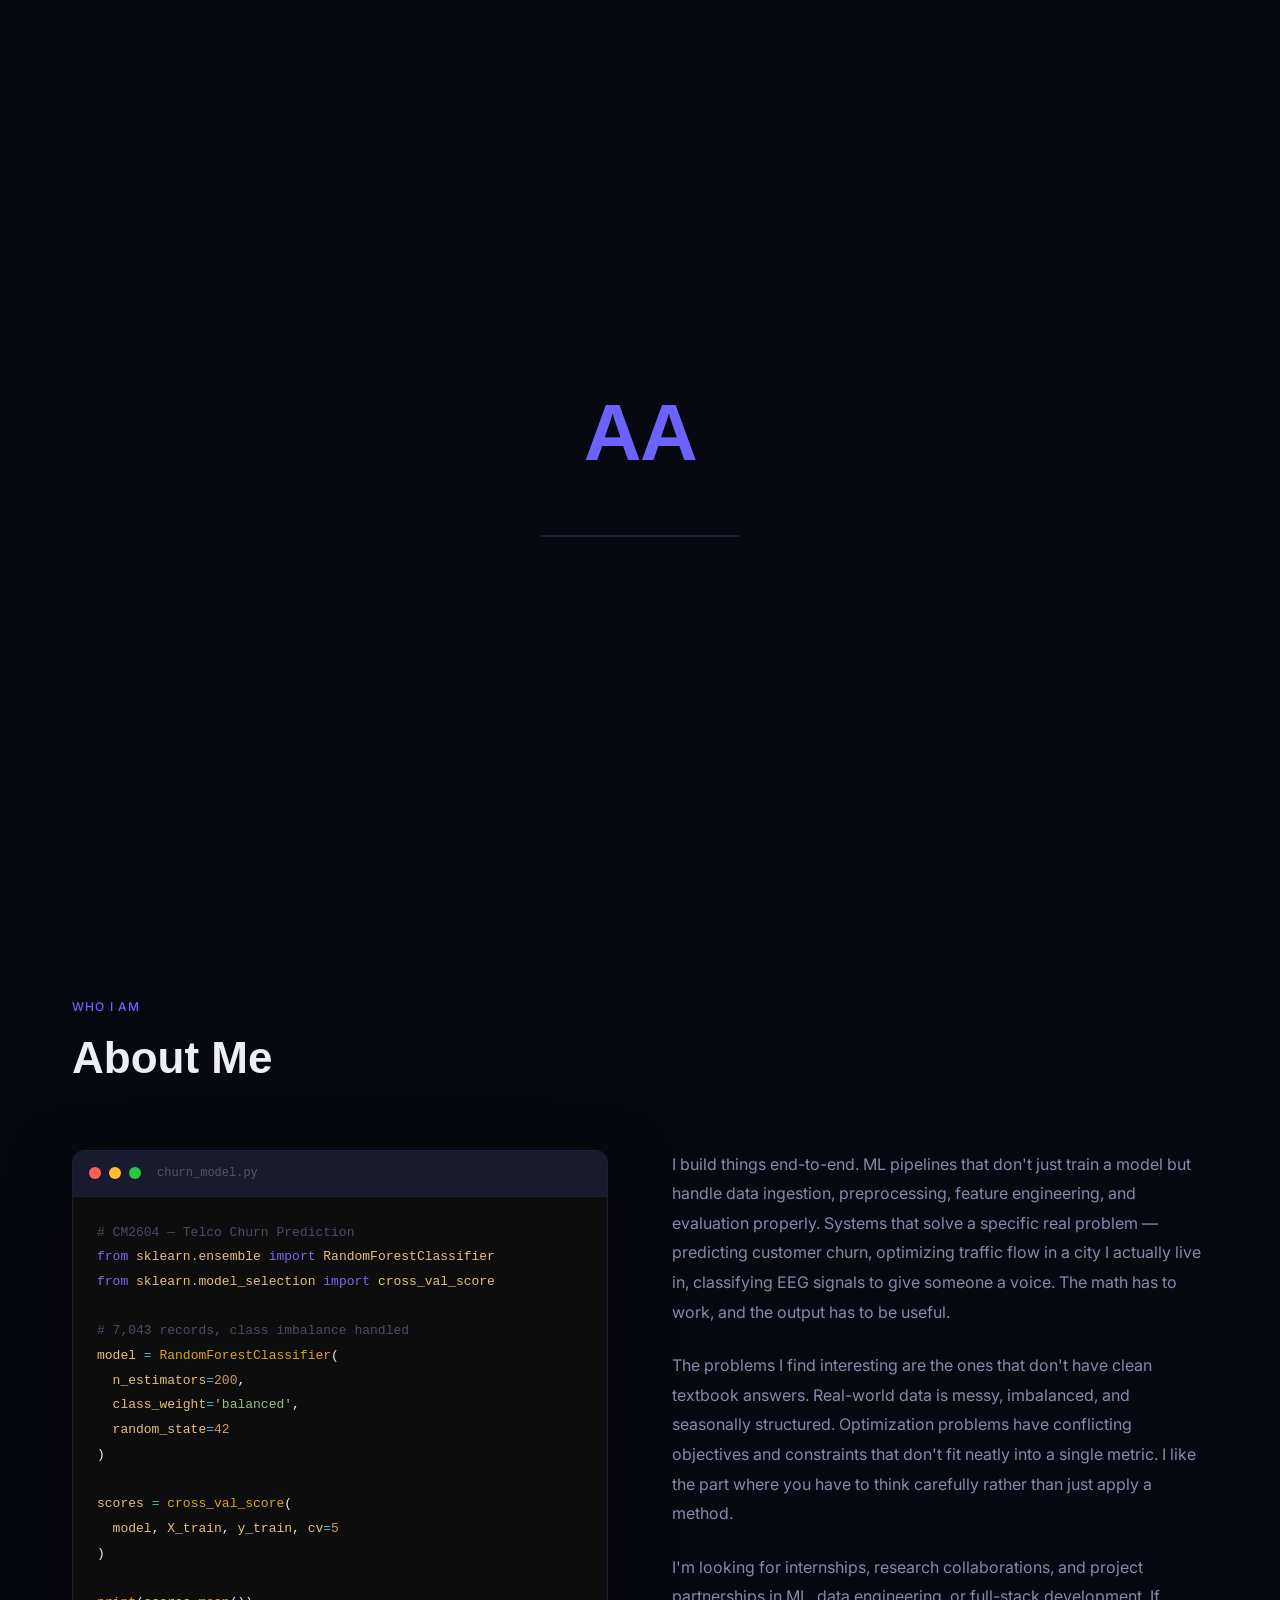
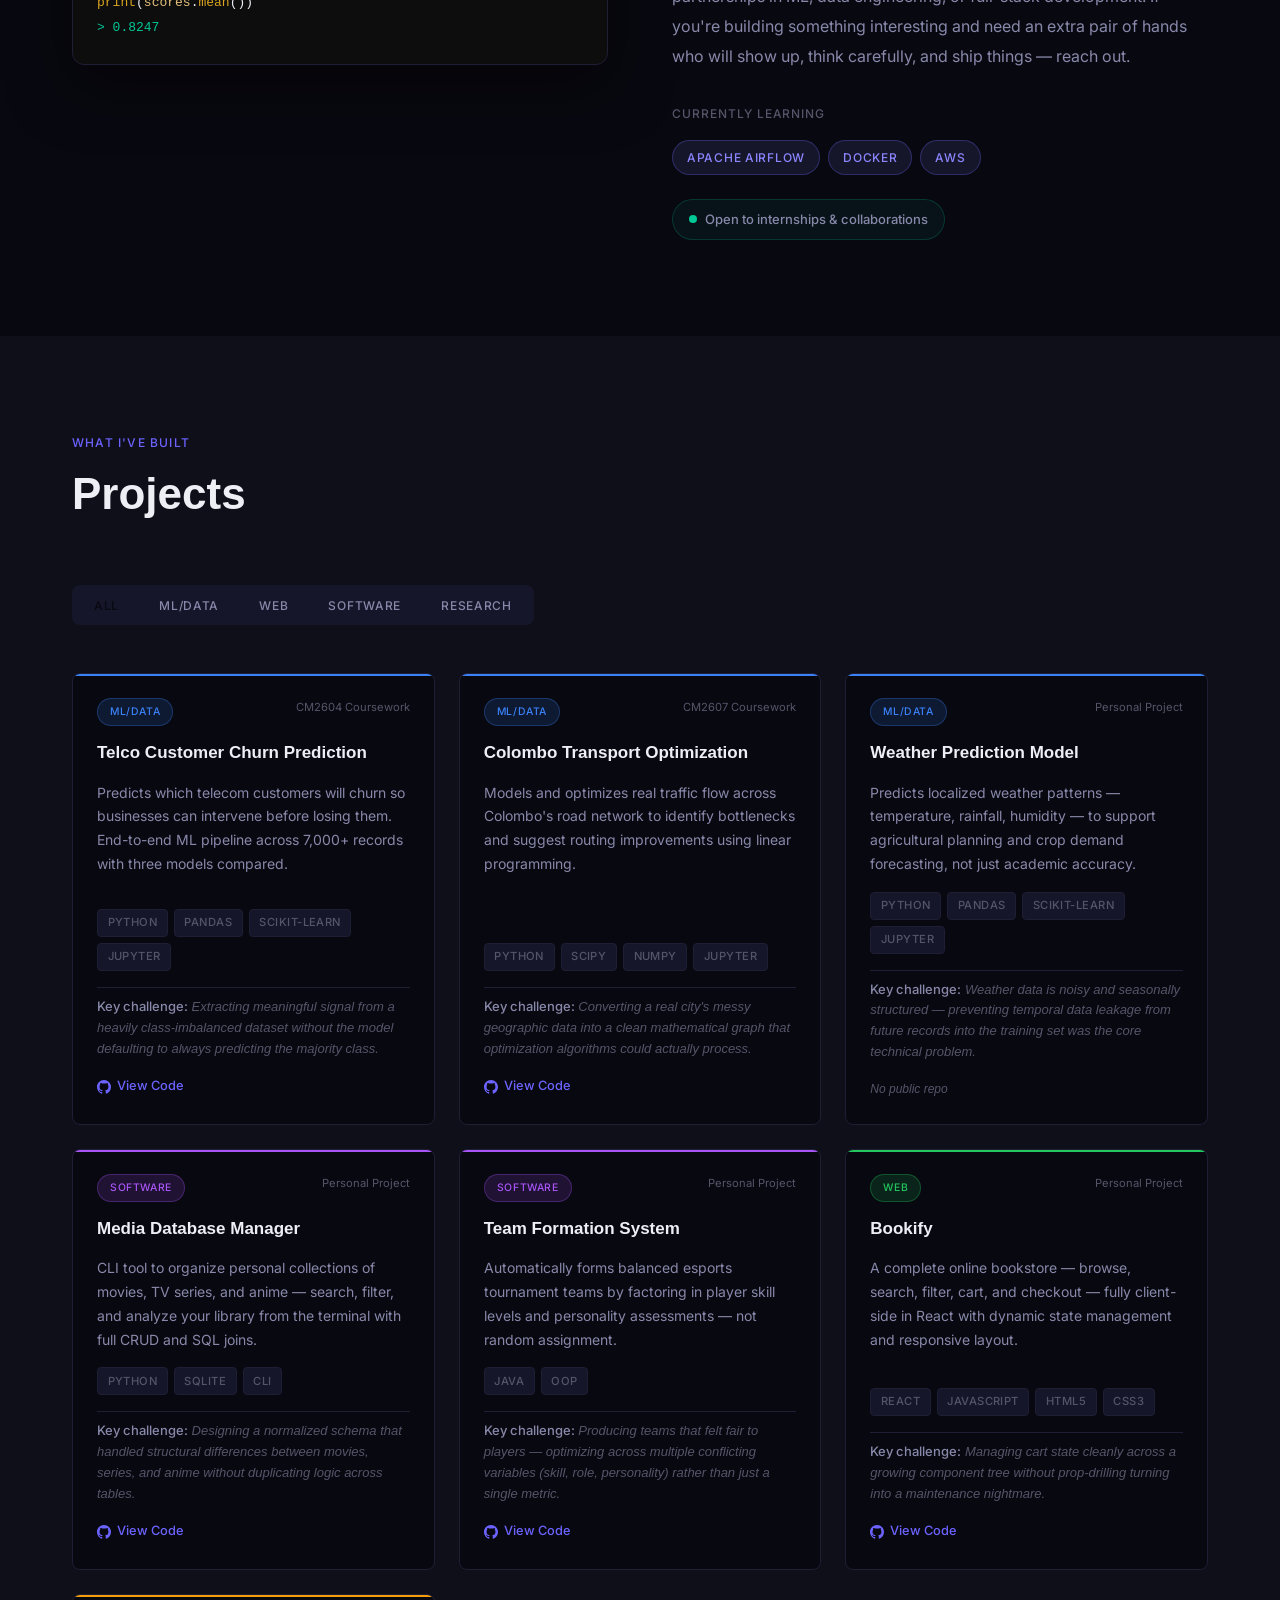
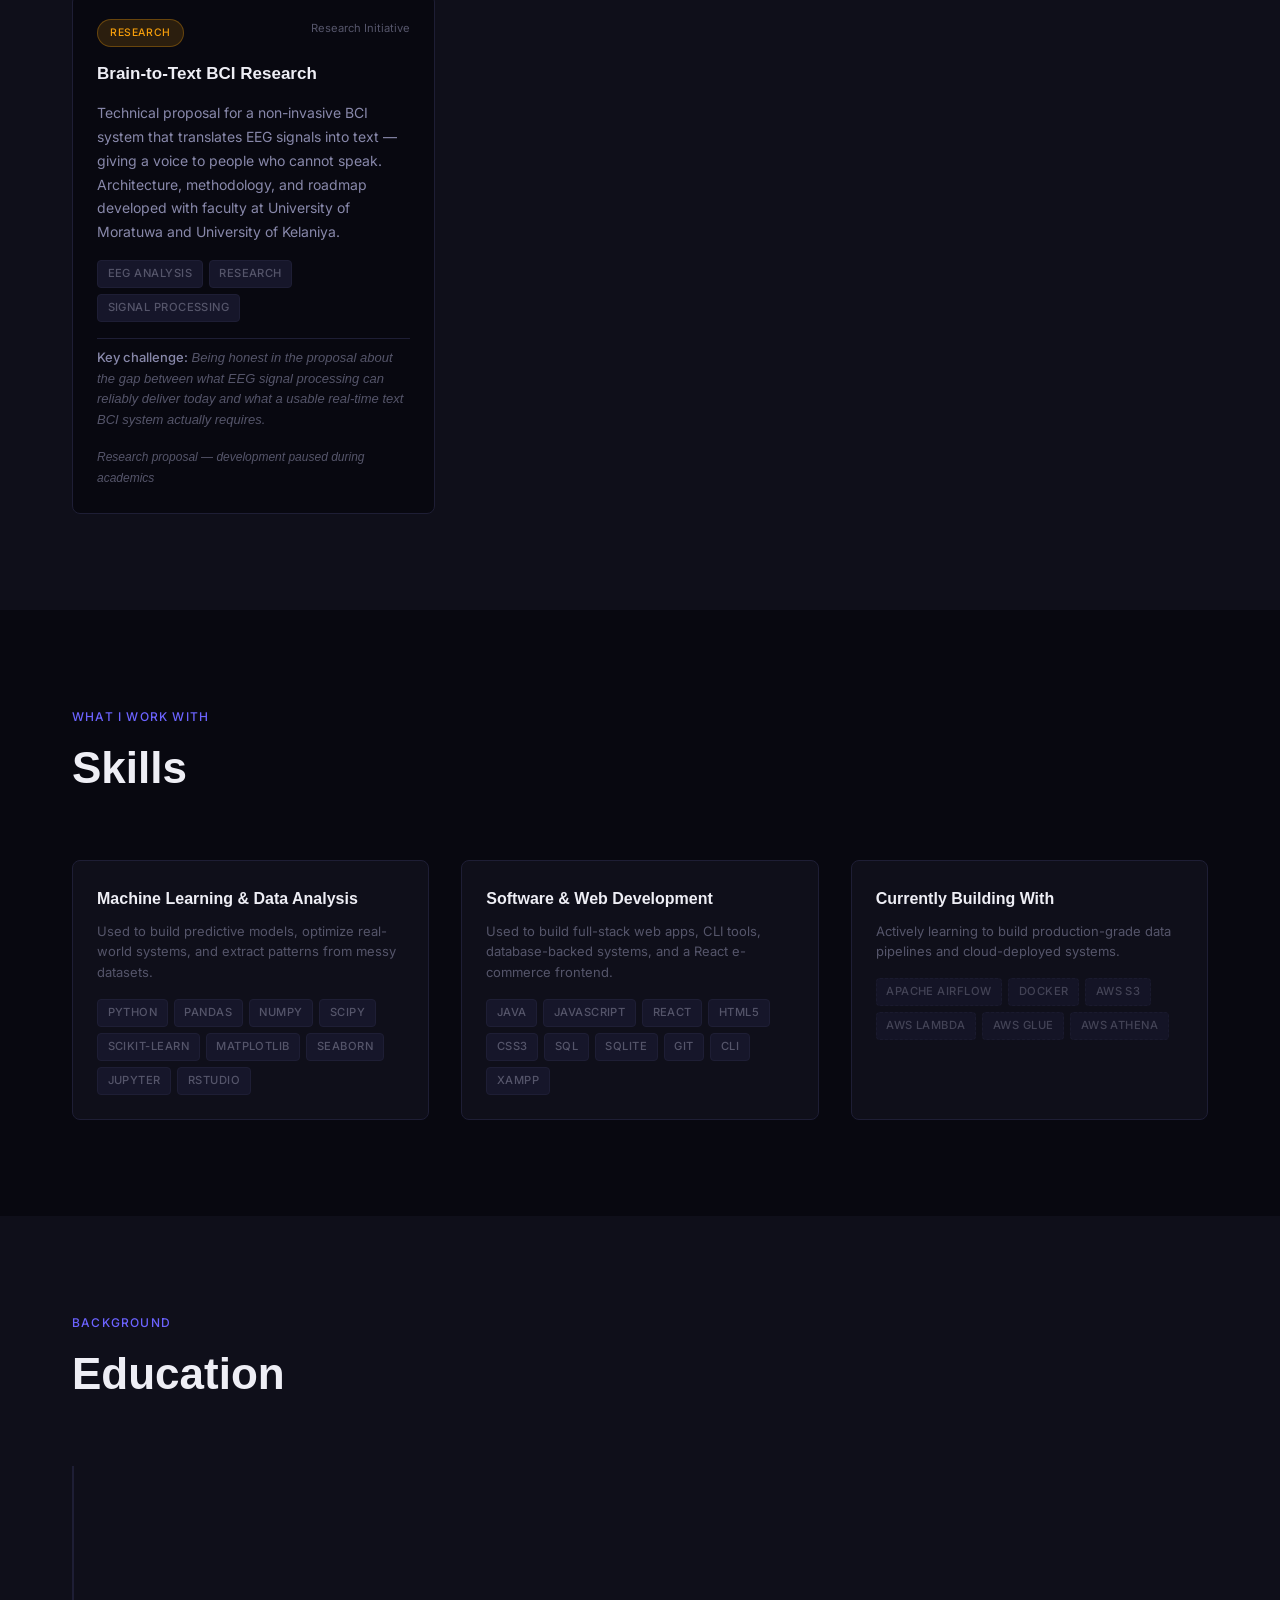
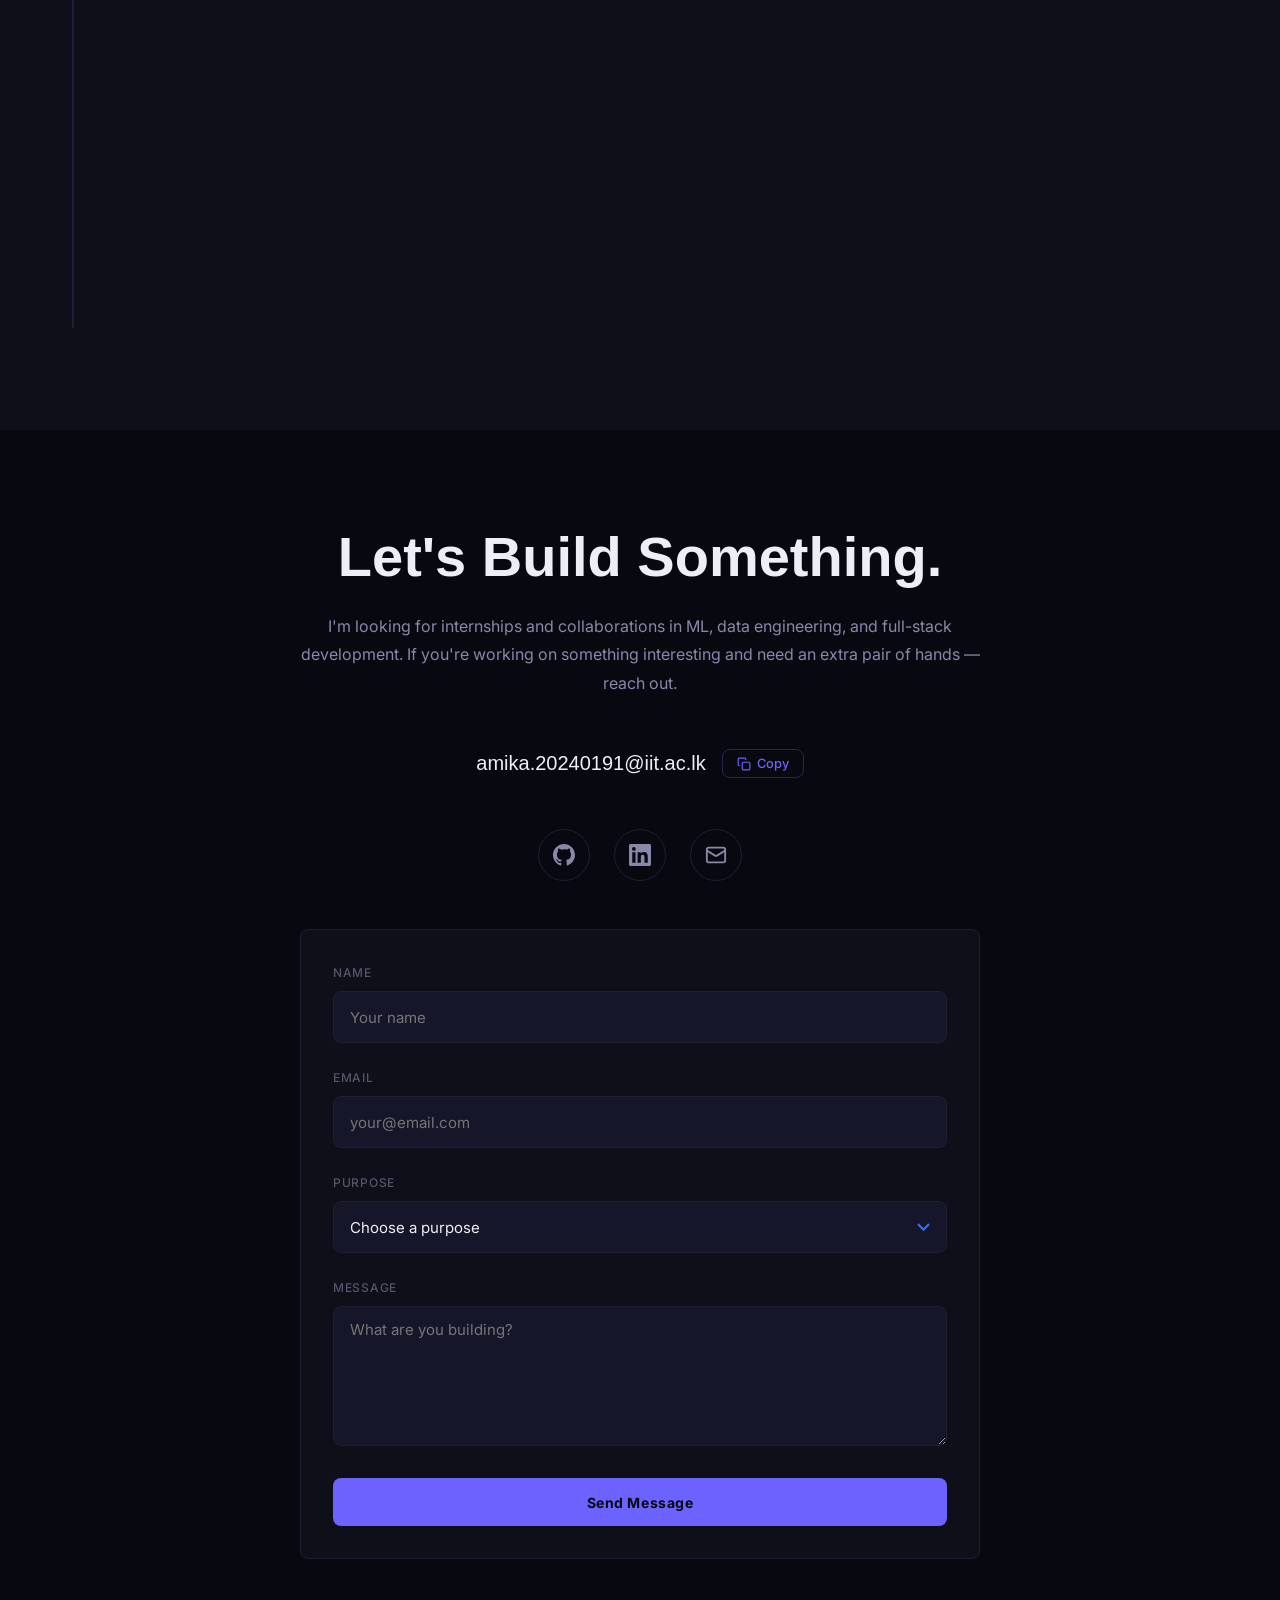
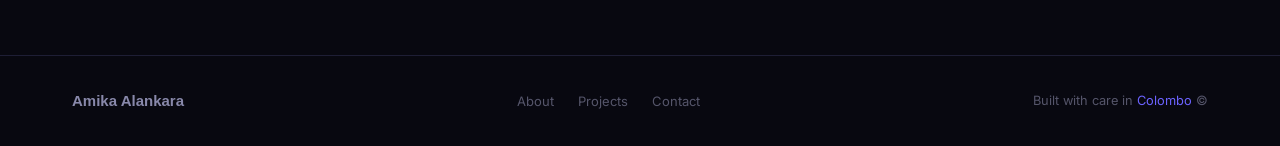
==== commit 59372a79: "Update done" ====
--- a/index.html
+++ b/index.html
@@ -89,8 +89,8 @@
     </div>
 
     <!-- ================================================
-     WELCOME POPUP
-================================================ -->
+       WELCOME POPUP
+     ================================================ -->
     <div id="welcome-overlay" aria-hidden="true" role="dialog" aria-modal="true" aria-label="Welcome message">
         <div class="welcome-modal" id="welcome-modal">
             <div class="welcome-emoji" aria-hidden="true">👀</div>
--- a/style.css
+++ b/style.css
@@ -1,1482 +1,1774 @@
-/* ===================================
-   Professional Portfolio CSS
-   Amika Alankara - AI & Data Science
-   =================================== */
-
-/* Reset & Base Styles */
-* {
-    margin: 0;
-    padding: 0;
-    box-sizing: border-box;
-}
-
+/* =====================================================
+   VARIABLES
+===================================================== */
 :root {
-    /* Primary Colors */
-    --primary: #2563eb;
-    --primary-dark: #1e40af;
-    --primary-light: #3b82f6;
-    
-    /* Secondary Colors */
-    --secondary: #06b6d4;
-    --accent: #8b5cf6;
-    
-    /* Neutrals */
-    --dark: #0f172a;
-    --gray-900: #1e293b;
-    --gray-700: #334155;
-    --gray-600: #475569;
-    --gray-500: #64748b;
-    --gray-400: #94a3b8;
-    --gray-300: #cbd5e1;
-    --gray-200: #e2e8f0;
-    --gray-100: #f1f5f9;
-    --gray-50: #f8fafc;
-    
-    /* Backgrounds */
-    --bg-primary: #ffffff;
-    --bg-secondary: #f8fafc;
-    --bg-dark: #0f172a;
-    
-    /* Gradients */
-    --gradient-primary: linear-gradient(135deg, #667eea 0%, #764ba2 100%);
-    --gradient-secondary: linear-gradient(135deg, #f093fb 0%, #f5576c 100%);
-    
-    /* Shadows */
-    --shadow-sm: 0 1px 2px 0 rgba(0, 0, 0, 0.05);
-    --shadow-md: 0 4px 6px -1px rgba(0, 0, 0, 0.1);
-    --shadow-lg: 0 10px 15px -3px rgba(0, 0, 0, 0.1);
-    --shadow-xl: 0 20px 25px -5px rgba(0, 0, 0, 0.1);
-    
-    /* Transitions */
-    --transition-fast: 150ms ease-in-out;
-    --transition-normal: 300ms ease-in-out;
-    --transition-slow: 500ms ease-in-out;
-}
-
-html {
-    scroll-behavior: smooth;
-}
-
+  --bg-primary:    #080810;
+  --bg-secondary:  #0f0f1a;
+  --bg-tertiary:   #16162a;
+  --accent:        #6c63ff;
+  --accent-light:  #8b85ff;
+  --accent-glow:   rgba(108, 99, 255, 0.15);
+  --text-primary:  #eeeef5;
+  --text-secondary:#8888aa;
+  --text-muted:    #55556a;
+  --border:        #1e1e35;
+  --border-hover:  #3a3a5c;
+  --badge-ml:      #3b82f6;
+  --badge-web:     #22c55e;
+  --badge-software:#a855f7;
+  --badge-research:#f59e0b;
+  --success:       #00c896;
+  --spacing-1: 0.5rem;
+  --spacing-2: 1rem;
+  --spacing-3: 1.5rem;
+  --spacing-4: 2rem;
+  --spacing-6: 3rem;
+  --spacing-8: 4rem;
+  --spacing-12: 6rem;
+  --radius-sm: 0.25rem;
+  --radius-md: 0.5rem;
+  --radius-lg: 3rem;
+}
+
+/* =====================================================
+   RESET
+===================================================== */
+*, *::before, *::after { box-sizing: border-box; margin: 0; padding: 0; }
+html { scroll-behavior: auto; }
 body {
-    font-family: 'Inter', -apple-system, BlinkMacSystemFont, 'Segoe UI', sans-serif;
-    font-size: 16px;
-    line-height: 1.6;
-    color: var(--gray-700);
-    background-color: var(--bg-primary);
-    overflow-x: hidden;
-}
-
+  font-family: 'Inter', sans-serif;
+  background: var(--bg-primary);
+  color: var(--text-primary);
+  line-height: 1.75;
+  overflow-x: hidden;
+  cursor: auto;
+}
+a { color: inherit; text-decoration: none; }
+button { font-family: inherit; cursor: auto; border: none; background: none; }
+img { max-width: 100%; display: block; }
+ul, ol { list-style: none; }
+
+body.cursor-enabled { cursor: none; }
+body.cursor-enabled a,
+body.cursor-enabled button,
+body.cursor-enabled .btn,
+body.cursor-enabled .filter-btn,
+body.cursor-enabled .social-btn,
+body.cursor-enabled .card-link,
+body.cursor-enabled .project-card,
+body.cursor-enabled .chat-bubble,
+body.cursor-enabled .chat-close,
+body.cursor-enabled .chat-send,
+body.cursor-enabled .welcome-cta,
+body.cursor-enabled .welcome-dismiss {
+  cursor: none;
+}
+body.cursor-enabled input,
+body.cursor-enabled textarea {
+  cursor: text;
+}
+
+/* =====================================================
+   PAGE PROGRESS BAR
+===================================================== */
+#page-progress {
+  position: fixed;
+  top: 0;
+  left: 0;
+  width: 0;
+  height: 3px;
+  background: linear-gradient(90deg, var(--accent) 0%, var(--accent-light) 60%, rgba(139,133,255,0.4) 100%);
+  z-index: 100001;
+  transition: width 0.25s ease;
+  border-radius: 0 2px 2px 0;
+  box-shadow: 0 0 8px rgba(108,99,255,0.5);
+}
+
+/* =====================================================
+   TOAST
+===================================================== */
+#toast {
+  position: fixed;
+  left: 50%;
+  bottom: 2rem;
+  transform: translateX(-50%) translateY(100%);
+  background: rgba(10,11,28,0.95);
+  color: #fff;
+  padding: 0.95rem 1.5rem;
+  border-radius: 999px;
+  border: 1px solid rgba(108,99,255,0.35);
+  box-shadow: 0 16px 40px rgba(0,0,0,0.35);
+  opacity: 0;
+  pointer-events: none;
+  transition: opacity 0.3s ease, transform 0.3s cubic-bezier(0.34, 1.56, 0.64, 1);
+  z-index: 100002;
+  font-size: 0.875rem;
+  font-weight: 500;
+  white-space: nowrap;
+}
+#toast.show {
+  opacity: 1;
+  transform: translateX(-50%) translateY(0);
+}
+
+/* =====================================================
+   WELCOME POPUP
+===================================================== */
+#welcome-overlay {
+  position: fixed;
+  inset: 0;
+  z-index: 200000;
+  background: rgba(4, 4, 12, 0.85);
+  backdrop-filter: blur(12px) saturate(120%);
+  -webkit-backdrop-filter: blur(12px) saturate(120%);
+  display: flex;
+  align-items: center;
+  justify-content: center;
+  padding: 1.5rem;
+  opacity: 0;
+  pointer-events: none;
+  transition: opacity 0.4s ease;
+}
+#welcome-overlay.visible {
+  opacity: 1;
+  pointer-events: auto;
+}
+#welcome-overlay.hiding {
+  opacity: 0;
+  pointer-events: none;
+}
+.welcome-modal {
+  background: rgba(15, 15, 26, 0.97);
+  border: 1px solid rgba(108, 99, 255, 0.3);
+  border-radius: 28px;
+  padding: clamp(2rem, 6vw, 3.5rem) clamp(1.75rem, 5vw, 3rem);
+  max-width: 480px;
+  width: 100%;
+  text-align: center;
+  box-shadow:
+    0 0 0 1px rgba(255,255,255,0.04),
+    0 40px 100px rgba(0,0,0,0.5),
+    0 0 60px rgba(108,99,255,0.12);
+  transform: scale(0.85) translateY(24px);
+  transition: transform 0.5s cubic-bezier(0.34, 1.56, 0.64, 1), opacity 0.4s ease;
+  opacity: 0;
+}
+#welcome-overlay.visible .welcome-modal {
+  transform: scale(1) translateY(0);
+  opacity: 1;
+}
+.welcome-emoji {
+  font-size: 3rem;
+  line-height: 1;
+  margin-bottom: 1.25rem;
+  display: block;
+  animation: welcome-emoji-pop 0.6s cubic-bezier(0.34, 1.56, 0.64, 1) 0.3s both;
+}
+@keyframes welcome-emoji-pop {
+  from { transform: scale(0) rotate(-15deg); opacity: 0; }
+  to   { transform: scale(1) rotate(0deg);  opacity: 1; }
+}
+.welcome-title {
+  font-family: 'Space Grotesk', sans-serif;
+  font-size: clamp(1.5rem, 4vw, 2rem);
+  font-weight: 700;
+  color: var(--text-primary);
+  line-height: 1.2;
+  margin-bottom: 1rem;
+  letter-spacing: -0.02em;
+}
+.welcome-body {
+  font-size: 1rem;
+  color: var(--text-secondary);
+  line-height: 1.75;
+  margin-bottom: 2rem;
+}
+.welcome-accent {
+  color: var(--accent-light);
+  font-weight: 500;
+}
+.welcome-cta {
+  display: inline-block;
+  width: 100%;
+  padding: 1rem 2rem;
+  background: var(--accent);
+  color: #fff;
+  font-family: 'Space Grotesk', sans-serif;
+  font-size: 1.0625rem;
+  font-weight: 700;
+  letter-spacing: 0.02em;
+  border-radius: 14px;
+  border: none;
+  cursor: pointer;
+  position: relative;
+  overflow: hidden;
+  transition: transform 0.2s ease, box-shadow 0.2s ease;
+  margin-bottom: 1rem;
+}
+.welcome-cta::before {
+  content: '';
+  position: absolute;
+  inset: 0;
+  background: linear-gradient(135deg, rgba(255,255,255,0.15), transparent);
+  opacity: 0;
+  transition: opacity 0.25s ease;
+}
+.welcome-cta:hover {
+  transform: translateY(-2px) scale(1.01);
+  box-shadow: 0 16px 40px rgba(108,99,255,0.4);
+}
+.welcome-cta:hover::before { opacity: 1; }
+.welcome-cta:active { transform: scale(0.98); }
+.welcome-dismiss {
+  display: block;
+  width: 100%;
+  background: none;
+  border: none;
+  color: var(--text-muted);
+  font-size: 0.8125rem;
+  cursor: pointer;
+  padding: 0.5rem;
+  transition: color 0.2s ease;
+  font-family: 'Inter', sans-serif;
+}
+.welcome-dismiss:hover { color: var(--text-secondary); }
+
+/* =====================================================
+   CHAT BUBBLE & PANEL
+===================================================== */
+.chat-bubble {
+  position: fixed;
+  right: 1.25rem;
+  bottom: 5.5rem;
+  width: 72px;
+  height: 72px;
+  border-radius: 50%;
+  background: linear-gradient(135deg, rgba(108,99,255,0.98), rgba(62,58,255,0.92));
+  color: #fff;
+  display: flex;
+  align-items: center;
+  justify-content: center;
+  cursor: pointer;
+  box-shadow: 0 12px 42px rgba(108,99,255,0.35), 0 0 0 0 rgba(108,99,255,0.45);
+  transition: transform 0.25s ease, box-shadow 0.25s ease;
+  z-index: 100005;
+  animation: chat-pulse 3s ease-in-out 3s 3;
+}
+.chat-bubble svg {
+  width: 32px;
+  height: 32px;
+}
+@keyframes chat-pulse {
+  0%, 100% { box-shadow: 0 8px 32px rgba(108,99,255,0.35), 0 0 0 0 rgba(108,99,255,0.4); }
+  50%       { box-shadow: 0 8px 32px rgba(108,99,255,0.35), 0 0 0 12px rgba(108,99,255,0); }
+}
+.chat-bubble:hover,
+.chat-bubble:focus {
+  transform: translateY(-3px) scale(1.05);
+  box-shadow: 0 16px 44px rgba(108,99,255,0.45);
+}
+.chat-panel {
+  position: fixed;
+  right: 1.25rem;
+  bottom: 8rem;
+  width: min(360px, calc(100vw - 2rem));
+  max-height: min(520px, calc(100vh - 9rem));
+  border-radius: 24px;
+  background: rgba(10,11,28,0.97);
+  border: 1px solid rgba(255,255,255,0.08);
+  box-shadow: 0 50px 120px rgba(0,0,0,0.5), 0 0 0 1px rgba(108,99,255,0.08);
+  backdrop-filter: blur(20px);
+  opacity: 0;
+  pointer-events: none;
+  transform: translateY(16px) scale(0.96);
+  transform-origin: bottom right;
+  transition: opacity 0.3s ease, transform 0.35s cubic-bezier(0.34, 1.4, 0.64, 1);
+  z-index: 100005;
+  display: flex;
+  flex-direction: column;
+}
+.chat-panel.open {
+  opacity: 1;
+  pointer-events: auto;
+  transform: translateY(0) scale(1);
+}
+.chat-panel-inner {
+  display: flex;
+  flex-direction: column;
+  height: 100%;
+  padding: 1.125rem;
+  min-height: 0;
+}
+.chat-panel-header {
+  display: flex;
+  align-items: flex-start;
+  justify-content: space-between;
+  gap: 1rem;
+  margin-bottom: 0.875rem;
+  flex-shrink: 0;
+}
+.chat-panel-title {
+  font-family: 'Space Grotesk', sans-serif;
+  font-size: 0.9375rem;
+  font-weight: 700;
+  color: #fff;
+}
+.chat-panel-subtitle {
+  font-size: 0.75rem;
+  color: var(--text-secondary);
+  margin-top: 0.2rem;
+}
+.chat-close {
+  width: 32px;
+  height: 32px;
+  border-radius: 50%;
+  background: rgba(255,255,255,0.07);
+  color: var(--text-secondary);
+  font-size: 1.25rem;
+  line-height: 1;
+  display: inline-flex;
+  align-items: center;
+  justify-content: center;
+  cursor: pointer;
+  flex-shrink: 0;
+  transition: background 0.2s, color 0.2s;
+}
+.chat-close:hover { background: rgba(255,255,255,0.12); color: #fff; }
+.chat-messages {
+  flex: 1;
+  overflow-y: auto;
+  display: flex;
+  flex-direction: column;
+  gap: 0.625rem;
+  padding-right: 0.125rem;
+  margin-bottom: 0.875rem;
+  scroll-behavior: smooth;
+  min-height: 0;
+}
+.chat-messages::-webkit-scrollbar { width: 3px; }
+.chat-messages::-webkit-scrollbar-track { background: transparent; }
+.chat-messages::-webkit-scrollbar-thumb { background: rgba(108,99,255,0.3); border-radius: 3px; }
+.chat-message {
+  max-width: 88%;
+  padding: 0.7rem 0.9rem;
+  border-radius: 18px;
+  font-size: 0.875rem;
+  line-height: 1.6;
+  animation: msg-in 0.25s ease both;
+}
+@keyframes msg-in {
+  from { opacity: 0; transform: translateY(8px); }
+  to   { opacity: 1; transform: translateY(0); }
+}
+.chat-message.user {
+  align-self: flex-end;
+  background: rgba(108,99,255,0.2);
+  border: 1px solid rgba(108,99,255,0.35);
+  color: #eeeef5;
+  border-bottom-right-radius: 6px;
+}
+.chat-message.bot {
+  align-self: flex-start;
+  background: rgba(255,255,255,0.055);
+  border: 1px solid rgba(255,255,255,0.09);
+  color: #ddddf0;
+  border-bottom-left-radius: 6px;
+}
+.chat-typing {
+  display: flex;
+  align-items: center;
+  gap: 0.3rem;
+  margin-bottom: 0.75rem;
+  opacity: 0;
+  height: 0;
+  overflow: hidden;
+  transition: opacity 0.25s ease, height 0.25s ease;
+  flex-shrink: 0;
+}
+.chat-typing span {
+  width: 7px;
+  height: 7px;
+  border-radius: 50%;
+  background: var(--accent-light);
+  opacity: 0.6;
+  animation: typing-dot 1.1s infinite ease-in-out;
+}
+.chat-typing span:nth-child(2) { animation-delay: 0.18s; }
+.chat-typing span:nth-child(3) { animation-delay: 0.36s; }
+.chat-typing.visible {
+  opacity: 1;
+  height: 24px;
+}
+@keyframes typing-dot {
+  0%, 80%, 100% { transform: translateY(0); opacity: 0.4; }
+  40%           { transform: translateY(-4px); opacity: 1; }
+}
+.chat-input-area {
+  display: grid;
+  grid-template-columns: 1fr auto;
+  gap: 0.625rem;
+  flex-shrink: 0;
+}
+.chat-input {
+  width: 100%;
+  min-height: 44px;
+  padding: 0.75rem 0.875rem;
+  border-radius: 14px;
+  background: rgba(255,255,255,0.055);
+  border: 1px solid rgba(255,255,255,0.09);
+  color: #fff;
+  font-family: 'Inter', sans-serif;
+  font-size: 0.9rem;
+  transition: border-color 0.2s, background 0.2s;
+}
+.chat-input:focus {
+  outline: none;
+  border-color: rgba(108,99,255,0.5);
+  background: rgba(255,255,255,0.07);
+}
+.chat-input::placeholder { color: rgba(255,255,255,0.38); }
+.chat-send {
+  width: 44px;
+  height: 44px;
+  border-radius: 14px;
+  background: var(--accent);
+  color: #fff;
+  display: flex;
+  align-items: center;
+  justify-content: center;
+  cursor: pointer;
+  transition: background 0.2s, transform 0.15s;
+  flex-shrink: 0;
+}
+.chat-send:hover { background: var(--accent-light); transform: scale(1.05); }
+.chat-send:active { transform: scale(0.95); }
+
+/* Quick-reply buttons inside chat */
+.chat-quick-btn {
+  background: rgba(255,255,255,0.04);
+  border: 1px solid rgba(255,255,255,0.06);
+  color: #fff;
+  padding: 0.45rem 0.75rem;
+  border-radius: 999px;
+  cursor: pointer;
+  font-size: 0.875rem;
+}
+.chat-quick-btn:hover { background: rgba(255,255,255,0.08); }
+
+@media (max-width: 768px) {
+  .chat-bubble { right: 1rem; bottom: 5rem; }
+  .chat-panel  { right: 0.75rem; left: 0.75rem; bottom: 7.5rem; width: auto; }
+  #back-to-top { right: 1rem; bottom: 1rem; }
+}
+
+/* =====================================================
+   NOISE TEXTURE
+===================================================== */
+body::before {
+  content: '';
+  position: fixed;
+  inset: 0;
+  z-index: 9999;
+  pointer-events: none;
+  opacity: 0.035;
+  background-image: url("data:image/svg+xml,%3Csvg viewBox='0 0 256 256' xmlns='http://www.w3.org/2000/svg'%3E%3Cfilter id='noise'%3E%3CfeTurbulence type='fractalNoise' baseFrequency='0.9' numOctaves='4' stitchTiles='stitch'/%3E%3C/filter%3E%3Crect width='100%25' height='100%25' filter='url(%23noise)'/%3E%3C/svg%3E");
+}
+
+/* =====================================================
+   BASE
+===================================================== */
+.skip-link {
+  position: absolute;
+  top: -100%;
+  left: 1rem;
+  background: var(--accent);
+  color: #fff;
+  padding: 0.5rem 1rem;
+  border-radius: var(--radius-md);
+  z-index: 100000;
+  font-size: 0.875rem;
+  font-weight: 600;
+  transition: top 0.2s;
+}
+.skip-link:focus { top: 1rem; }
+
+*:focus-visible {
+  outline: 2px solid var(--accent);
+  outline-offset: 4px;
+}
+
+/* =====================================================
+   CUSTOM CURSOR
+===================================================== */
+.cursor-dot, .cursor-ring {
+  position: fixed;
+  top: 0; left: 0;
+  pointer-events: none;
+  z-index: 100020;
+  border-radius: 50%;
+  will-change: transform;
+}
+.cursor-dot {
+  width: 6px; height: 6px;
+  background: var(--accent);
+  transform: translate(-50%, -50%);
+  transition: opacity 0.15s, width 0.15s, height 0.15s;
+}
+.cursor-ring {
+  width: 34px; height: 34px;
+  border: 1.5px solid var(--accent);
+  opacity: 0.55;
+  transform: translate(-50%, -50%);
+  transition: border-color 0.25s ease, opacity 0.25s ease, width 0.2s ease, height 0.2s ease;
+}
+.cursor-ring.hovered {
+  opacity: 0.9;
+  border-color: var(--accent-light);
+  width: 48px;
+  height: 48px;
+}
+
+/* Cursor ripple burst */
+.cursor-ripple {
+  position: fixed;
+  top: 0; left: 0;
+  pointer-events: none;
+  z-index: 99998;
+  width: 0; height: 0;
+}
+.ripple-burst {
+  position: absolute;
+  border-radius: 50%;
+  border: 1.5px solid var(--accent-light);
+  transform: translate(-50%, -50%) scale(0);
+  animation: ripple-expand 0.55s ease-out forwards;
+  pointer-events: none;
+}
+@keyframes ripple-expand {
+  0%   { transform: translate(-50%, -50%) scale(0); opacity: 0.8; width: 10px; height: 10px; }
+  100% { transform: translate(-50%, -50%) scale(1); opacity: 0;   width: 64px; height: 64px; }
+}
+
+@media (hover: none) and (pointer: coarse) {
+  .cursor-dot, .cursor-ring, .cursor-ripple { display: none; }
+  body, a, button { cursor: auto; }
+}
+
+/* =====================================================
+   PRELOADER
+===================================================== */
+#preloader {
+  position: fixed;
+  inset: 0;
+  background: var(--bg-primary);
+  z-index: 150000;
+  display: flex;
+  flex-direction: column;
+  align-items: center;
+  justify-content: center;
+  gap: var(--spacing-4);
+}
+.preloader-initials {
+  font-family: 'Space Grotesk', sans-serif;
+  font-size: 5rem;
+  font-weight: 700;
+  color: var(--accent);
+  letter-spacing: -0.02em;
+}
+.preloader-bar-track {
+  width: 200px;
+  height: 2px;
+  background: var(--border);
+  border-radius: 2px;
+  overflow: hidden;
+}
+.preloader-bar {
+  height: 100%;
+  background: var(--accent);
+  width: 0%;
+  border-radius: 2px;
+  transition: width 1.2s cubic-bezier(0.4, 0, 0.2, 1);
+}
+
+/* =====================================================
+   LAYOUT
+===================================================== */
 .container {
-    width: 100%;
-    max-width: 1200px;
-    margin: 0 auto;
-    padding: 0 24px;
-}
-
-/* Typography */
-h1, h2, h3, h4, h5, h6 {
-    font-weight: 700;
-    line-height: 1.3;
-    color: var(--dark);
-}
-
-/* Navigation */
-.navbar {
-    position: fixed;
-    top: 0;
-    left: 0;
-    right: 0;
-    z-index: 1000;
-    background-color: rgba(255, 255, 255, 0.98);
-    backdrop-filter: blur(12px);
-    box-shadow: var(--shadow-sm);
-    transition: all var(--transition-normal);
-}
-
-.navbar.scrolled {
-    box-shadow: var(--shadow-md);
-}
-
-.navbar .container {
-    display: flex;
-    justify-content: space-between;
-    align-items: center;
-    padding-top: 1rem;
-    padding-bottom: 1rem;
-}
-
-.logo {
-    display: flex;
-    align-items: center;
-    gap: 10px;
-    font-size: 1.4rem;
-    font-weight: 700;
-    color: var(--primary);
-    text-decoration: none;
-    transition: transform var(--transition-fast);
-}
-
-.logo:hover {
-    transform: translateX(4px);
-}
-
-.logo i {
-    font-size: 1.6rem;
-}
-
+  max-width: 1200px;
+  margin: 0 auto;
+  padding: 0 var(--spacing-4);
+}
+section { padding: var(--spacing-12) 0; }
+
+/* =====================================================
+   NAVIGATION
+===================================================== */
+#navbar {
+  position: fixed;
+  top: 0; left: 0; right: 0;
+  z-index: 1000;
+  padding: var(--spacing-2) 0;
+  transition: background 0.4s ease, border-color 0.4s ease, backdrop-filter 0.4s ease;
+  border-bottom: 1px solid transparent;
+}
+#navbar.scrolled {
+  background: rgba(8, 8, 16, 0.85);
+  backdrop-filter: blur(16px) saturate(180%);
+  -webkit-backdrop-filter: blur(16px) saturate(180%);
+  border-bottom-color: var(--border);
+}
+.nav-inner {
+  display: flex;
+  align-items: center;
+  justify-content: space-between;
+}
+.nav-logo {
+  font-family: 'Space Grotesk', sans-serif;
+  font-size: 1.25rem;
+  font-weight: 700;
+  color: var(--text-primary);
+  letter-spacing: -0.01em;
+}
+.nav-logo span { color: var(--accent); }
 .nav-links {
-    display: flex;
-    list-style: none;
-    gap: 2rem;
-    margin: 0;
-}
-
-.nav-links a {
-    position: relative;
-    text-decoration: none;
-    color: var(--gray-700);
-    font-weight: 500;
-    font-size: 0.95rem;
-    transition: color var(--transition-fast);
-}
-
-.nav-links a::after {
-    content: '';
-    position: absolute;
-    bottom: -4px;
-    left: 0;
-    width: 0;
-    height: 2px;
-    background-color: var(--primary);
-    transition: width var(--transition-normal);
-}
-
-.nav-links a:hover {
-    color: var(--primary);
-}
-
-.nav-links a:hover::after {
-    width: 100%;
-}
-
-.menu-toggle {
-    display: none;
-    background: none;
-    border: none;
-    font-size: 1.5rem;
-    color: var(--dark);
-    cursor: pointer;
-    padding: 0.5rem;
-}
-
-/* Hero Section */
-.hero {
-    padding: 140px 0 100px;
-    background: linear-gradient(135deg, #eff6ff 0%, #dbeafe 50%, #e0f2fe 100%);
-    position: relative;
-    overflow: hidden;
-}
-
-.hero::before {
-    content: '';
-    position: absolute;
-    top: -50%;
-    right: -20%;
-    width: 70%;
-    height: 150%;
-    background: radial-gradient(circle, rgba(37, 99, 235, 0.08) 0%, transparent 70%);
-    pointer-events: none;
-}
-
-.hero-container {
-    display: grid;
-    grid-template-columns: 1fr 1fr;
-    gap: 60px;
-    align-items: center;
-    position: relative;
-    z-index: 1;
-}
-
-/* Image appears second on desktop, first on mobile */
-.hero-image {
-    order: 2;
-    display: flex;
-    justify-content: center;
-    align-items: center;
-}
-
-.image-wrapper {
-    position: relative;
-    width: 100%;
-    max-width: 360px;
-}
-
-.image-wrapper img {
-    width: 100%;
-    height: auto;
-    aspect-ratio: 1;
-    object-fit: cover;
-    border-radius: 50%;
-    box-shadow: 0 20px 50px rgba(0, 0, 0, 0.15);
-    border: 6px solid white;
-    transition: transform var(--transition-slow);
-}
-
-.image-wrapper:hover img {
-    transform: scale(1.05);
-}
-
-.image-decoration {
-    position: absolute;
-    top: -20px;
-    right: -20px;
-    width: 120px;
-    height: 120px;
-    background: var(--gradient-primary);
-    border-radius: 50%;
-    opacity: 0.15;
-    z-index: -1;
-}
+  display: flex;
+  gap: var(--spacing-4);
+  align-items: center;
+}
+.nav-link {
+  font-family: 'Inter', sans-serif;
+  font-size: 0.875rem;
+  font-weight: 500;
+  color: var(--text-secondary);
+  position: relative;
+  padding: 0.25rem 0;
+  transition: color 0.2s;
+}
+.nav-link::after {
+  content: '';
+  position: absolute;
+  bottom: -2px; left: 0;
+  height: 1px; width: 100%;
+  background: var(--accent);
+  transform: scaleX(0);
+  transform-origin: right;
+  transition: transform 0.25s ease;
+}
+.nav-link:hover { color: var(--text-primary); }
+.nav-link:hover::after {
+  transform: scaleX(1);
+  transform-origin: left;
+}
+.nav-link.active { color: var(--accent); }
+.nav-link.active::after { transform: scaleX(1); }
+
+.btn-cv-nav {
+  font-size: 0.8rem;
+  font-weight: 600;
+  font-family: 'Inter', sans-serif;
+  text-transform: uppercase;
+  letter-spacing: 0.06em;
+  color: var(--accent);
+  border: 1px solid var(--accent);
+  padding: 0.5rem 1.25rem;
+  border-radius: var(--radius-md);
+  position: relative;
+  overflow: hidden;
+  transition: color 0.3s ease, border-color 0.3s ease;
+}
+.btn-cv-nav::before {
+  content: '';
+  position: absolute;
+  inset: 0;
+  background: var(--accent);
+  transform: translateX(-101%);
+  transition: transform 0.3s cubic-bezier(0.4, 0, 0.2, 1);
+  z-index: -1;
+}
+.btn-cv-nav:hover { color: #080810; border-color: var(--accent); }
+.btn-cv-nav:hover::before { transform: translateX(0); }
+
+/* Hamburger */
+.hamburger {
+  display: none;
+  flex-direction: column;
+  gap: 5px;
+  padding: 0.5rem;
+  background: none;
+  border: none;
+}
+.hamburger span {
+  display: block;
+  width: 24px;
+  height: 2px;
+  background: var(--text-primary);
+  border-radius: 2px;
+  transition: transform 0.3s ease, opacity 0.3s ease;
+}
+.hamburger.open span:nth-child(1) { transform: translateY(7px) rotate(45deg); }
+.hamburger.open span:nth-child(2) { opacity: 0; }
+.hamburger.open span:nth-child(3) { transform: translateY(-7px) rotate(-45deg); }
+
+/* Mobile nav overlay */
+#mobile-nav {
+  display: none;
+  position: fixed;
+  inset: 0;
+  background: rgba(8, 8, 16, 0.98);
+  z-index: 999;
+  flex-direction: column;
+  align-items: center;
+  justify-content: center;
+  gap: var(--spacing-3);
+}
+#mobile-nav.open { display: flex; }
+.mobile-nav-link {
+  font-family: 'Space Grotesk', sans-serif;
+  font-size: 2rem;
+  font-weight: 600;
+  color: var(--text-secondary);
+  opacity: 0;
+  transform: translateY(20px);
+  transition: color 0.2s;
+}
+.mobile-nav-link:hover { color: var(--accent); }
+
+/* =====================================================
+   HERO
+===================================================== */
+#hero {
+  min-height: 100svh;
+  display: grid;
+  grid-template-columns: 55% 45%;
+  align-items: center;
+  padding-top: 80px;
+  position: relative;
+  overflow: hidden;
+}
+
+/* Background orbs */
+.hero-bg {
+  position: absolute;
+  inset: 0;
+  pointer-events: none;
+  overflow: hidden;
+}
+.orb {
+  position: absolute;
+  border-radius: 50%;
+  filter: blur(80px);
+  opacity: 0.07;
+}
+.orb-1 {
+  width: 500px; height: 500px;
+  background: var(--accent);
+  top: -100px; right: -100px;
+  animation: drift1 10s ease-in-out infinite;
+}
+.orb-2 {
+  width: 400px; height: 400px;
+  background: var(--accent);
+  bottom: -80px; left: -80px;
+  animation: drift2 12s ease-in-out infinite;
+}
+.orb-3 {
+  width: 300px; height: 300px;
+  background: var(--accent-light);
+  top: 40%; left: 40%;
+  animation: drift3 8s ease-in-out infinite;
+}
+@keyframes drift1 { 0%,100%{transform:translate(0,0)} 50%{transform:translate(-30px,20px)} }
+@keyframes drift2 { 0%,100%{transform:translate(0,0)} 50%{transform:translate(20px,-30px)} }
+@keyframes drift3 { 0%,100%{transform:translate(0,0)} 50%{transform:translate(-15px,15px)} }
 
 .hero-content {
-    order: 1;
-}
-
-.hero-badge {
-    display: inline-flex;
-    align-items: center;
-    gap: 8px;
-    background: white;
-    padding: 10px 20px;
-    border-radius: 30px;
-    font-size: 0.9rem;
-    font-weight: 600;
-    color: var(--primary);
-    margin-bottom: 1.5rem;
-    box-shadow: var(--shadow-md);
-}
-
-.hero-title {
-    font-size: 3.5rem;
-    font-weight: 800;
-    margin-bottom: 1rem;
-    line-height: 1.2;
-    letter-spacing: -0.02em;
-}
-
-.highlight {
-    background: linear-gradient(135deg, var(--primary) 0%, var(--secondary) 100%);
-    -webkit-background-clip: text;
-    -webkit-text-fill-color: transparent;
-    background-clip: text;
-}
-
-.hero-subtitle {
-    font-size: 1.6rem;
-    color: var(--gray-600);
-    margin-bottom: 1.5rem;
-    font-weight: 600;
-}
-
-.hero-description {
-    font-size: 1.1rem;
-    color: var(--gray-600);
-    line-height: 1.8;
-    margin-bottom: 2rem;
-}
-
+  position: relative;
+  z-index: 2;
+  opacity: 0;
+}
+.hero-greeting {
+  font-size: 1rem;
+  font-weight: 400;
+  color: var(--text-secondary);
+  margin-bottom: var(--spacing-1);
+  opacity: 0;
+  transform: translateY(20px);
+}
+.hero-name {
+  font-family: 'Space Grotesk', sans-serif;
+  font-size: clamp(2.8rem, 7vw, 5.5rem);
+  font-weight: 700;
+  line-height: 1.05;
+  letter-spacing: -0.02em;
+  color: var(--text-primary);
+  margin-bottom: var(--spacing-2);
+  overflow: hidden;
+  display: inline-block;
+  white-space: nowrap;
+}
+.hero-name .word { display: inline-block; }
+
+/* Typewriter */
+.hero-typewriter {
+  font-family: 'Space Grotesk', sans-serif;
+  font-size: clamp(1.25rem, 2.5vw, 1.75rem);
+  font-weight: 600;
+  color: var(--text-primary);
+  margin-bottom: var(--spacing-3);
+  min-height: 2.5rem;
+  opacity: 0;
+  transform: translateY(20px);
+}
+.typewriter-static { color: var(--text-primary); }
+.typewriter-dynamic { color: var(--accent); }
+.typewriter-cursor {
+  display: inline-block;
+  width: 2px;
+  height: 1.2em;
+  background: var(--accent);
+  margin-left: 2px;
+  vertical-align: middle;
+  animation: blink 1s step-start infinite;
+}
+.typewriter-cursor.typing { animation: none; }
+@keyframes blink { 0%,100%{opacity:1} 50%{opacity:0} }
+
+.hero-desc {
+  font-size: 1.0625rem;
+  color: var(--text-secondary);
+  line-height: 1.8;
+  max-width: 520px;
+  margin-bottom: var(--spacing-4);
+  opacity: 0;
+  transform: translateY(20px);
+}
+
+/* Stat counters */
 .hero-stats {
-    display: flex;
-    gap: 2rem;
-    margin-bottom: 2.5rem;
-    padding: 1.5rem;
-    background: white;
-    border-radius: 16px;
-    box-shadow: var(--shadow-lg);
-}
-
-.stat-item {
-    text-align: center;
-}
-
-.stat-value {
-    font-size: 2rem;
-    font-weight: 700;
-    color: var(--primary);
-    line-height: 1;
-}
-
+  display: flex;
+  gap: var(--spacing-6);
+  margin-bottom: var(--spacing-4);
+  opacity: 0;
+  transform: translateY(20px);
+}
+.stat-number {
+  font-family: 'Space Grotesk', sans-serif;
+  font-size: 2.5rem;
+  font-weight: 700;
+  color: var(--accent);
+  line-height: 1;
+}
 .stat-label {
-    font-size: 0.9rem;
-    color: var(--gray-500);
-    margin-top: 0.5rem;
-}
-
-.hero-buttons {
-    display: flex;
-    gap: 1rem;
-    flex-wrap: wrap;
-}
-
-/* Buttons */
+  font-size: 0.75rem;
+  font-weight: 500;
+  color: var(--text-secondary);
+  text-transform: uppercase;
+  letter-spacing: 0.06em;
+  margin-top: 0.25rem;
+}
+
+/* CTA buttons */
+.hero-ctas {
+  display: flex;
+  gap: var(--spacing-2);
+  flex-wrap: wrap;
+  margin-bottom: var(--spacing-4);
+  opacity: 0;
+  transform: translateY(20px);
+}
 .btn {
-    display: inline-flex;
-    align-items: center;
-    gap: 8px;
-    padding: 14px 28px;
-    border-radius: 10px;
-    font-weight: 600;
-    font-size: 1rem;
-    text-decoration: none;
-    border: 2px solid transparent;
-    cursor: pointer;
-    transition: all var(--transition-normal);
-    white-space: nowrap;
-}
+  position: relative;
+  overflow: hidden;
+  display: inline-flex;
+  align-items: center;
+  gap: 0.5rem;
+  padding: 0.875rem 2rem;
+  border-radius: var(--radius-md);
+  font-family: 'Inter', sans-serif;
+  font-size: 0.875rem;
+  font-weight: 600;
+  letter-spacing: 0.03em;
+  transition: color 0.3s ease, box-shadow 0.3s ease, border-color 0.3s ease;
+  z-index: 1;
+}
+.btn::before {
+  content: '';
+  position: absolute;
+  inset: 0;
+  background: var(--accent-light);
+  transform: translateX(-101%);
+  transition: transform 0.35s cubic-bezier(0.4, 0, 0.2, 1);
+  z-index: -1;
+}
+.btn:hover::before { transform: translateX(0); }
+.btn:active { transform: scale(0.96); }
 
 .btn-primary {
-    background-color: var(--primary);
-    color: white;
-    box-shadow: 0 4px 14px rgba(37, 99, 235, 0.3);
-}
-
-.btn-primary:hover {
-    background-color: var(--primary-dark);
-    transform: translateY(-2px);
-    box-shadow: 0 8px 20px rgba(37, 99, 235, 0.4);
-}
-
-.btn-secondary {
-    background-color: white;
-    color: var(--primary);
-    border-color: var(--primary);
-}
-
-.btn-secondary:hover {
-    background-color: var(--primary);
-    color: white;
-}
+  background: var(--accent);
+  color: #080810;
+  font-weight: 700;
+}
+.btn-primary:hover { color: #080810; box-shadow: 0 8px 30px var(--accent-glow); }
 
 .btn-outline {
-    background-color: transparent;
-    color: var(--gray-700);
-    border-color: var(--gray-300);
-}
-
-.btn-outline:hover {
-    border-color: var(--primary);
-    color: var(--primary);
-}
-
-.btn-dark {
-    background-color: var(--gray-900);
-    color: white;
-}
-
-.btn-dark:hover {
-    background-color: var(--dark);
-}
-
-.btn-block {
-    width: 100%;
-    justify-content: center;
-}
-
-/* Sections */
-.section {
-    padding: 100px 0;
-}
-
-.section-header {
-    text-align: center;
-    margin-bottom: 60px;
-}
-
+  background: transparent;
+  color: var(--text-primary);
+  border: 1px solid var(--accent);
+}
+.btn-outline:hover { color: #080810; border-color: var(--accent-light); }
+
+/* Scroll indicator */
+.scroll-indicator {
+  position: absolute;
+  right: 5rem;
+  bottom: 5rem;
+  transform: none;
+  display: flex;
+  align-items: center;
+  gap: 0.75rem;
+  opacity: 0;
+  transition: opacity 0.4s ease, transform 0.4s ease;
+}
+.scroll-indicator.hidden {
+  opacity: 0 !important;
+  transform: translateX(-50%) translateY(24px);
+  pointer-events: none;
+  transition: opacity 0.5s ease, transform 0.5s ease;
+}
+.scroll-text {
+  font-size: 0.7rem;
+  font-weight: 500;
+  text-transform: uppercase;
+  letter-spacing: 0.1em;
+  color: var(--text-muted);
+  writing-mode: vertical-rl;
+  transform: rotate(180deg);
+  animation: bounce-indicator 1.8s ease-in-out infinite;
+}
+.scroll-line {
+  width: 1px;
+  height: 60px;
+  background: linear-gradient(to bottom, var(--accent), transparent);
+  animation: scroll-line-bounce 1.8s ease-in-out infinite;
+  animation-delay: 0.1s;
+}
+@keyframes bounce-indicator {
+  0%,100%{transform:translateY(0) rotate(180deg); opacity:1}
+  50%{transform:translateY(8px) rotate(180deg); opacity:0.5}
+}
+@keyframes scroll-line-bounce {
+  0%,100%{transform:translateY(0); opacity:1}
+  50%{transform:translateY(8px); opacity:0.5}
+}
+
+/* Hero visual */
+.hero-visual {
+  position: relative;
+  z-index: 2;
+  display: flex;
+  align-items: center;
+  justify-content: center;
+}
+.hero-visual-inner {
+  position: relative;
+  width: 340px;
+  height: 340px;
+}
+.hero-glow {
+  position: absolute;
+  inset: -40px;
+  background: var(--accent);
+  border-radius: 50%;
+  filter: blur(80px);
+  opacity: 0.3;
+}
+.hero-ring {
+  position: absolute;
+  inset: -20px;
+  border-radius: 50%;
+}
+.hero-ring svg {
+  width: 100%;
+  height: 100%;
+  animation: spin 20s linear infinite;
+}
+@keyframes spin { from{transform:rotate(0deg)} to{transform:rotate(360deg)} }
+
+.hero-photo {
+  position: relative;
+  z-index: 2;
+  width: 100%;
+  height: 100%;
+  border-radius: 50%;
+  overflow: hidden;
+  border: 2px solid var(--accent);
+  box-shadow: 0 0 40px var(--accent-glow);
+}
+.hero-photo img {
+  width: 100%;
+  height: 100%;
+  object-fit: cover;
+}
+.hero-photo-placeholder {
+  width: 100%;
+  height: 100%;
+  background: var(--bg-secondary);
+  display: flex;
+  align-items: center;
+  justify-content: center;
+  font-family: 'Space Grotesk', sans-serif;
+  font-size: 4rem;
+  font-weight: 700;
+  color: var(--accent);
+}
+
+/* =====================================================
+   SECTION COMMON
+===================================================== */
+.section-label {
+  font-size: 0.75rem;
+  font-weight: 500;
+  color: var(--accent);
+  text-transform: uppercase;
+  letter-spacing: 0.1em;
+  margin-bottom: var(--spacing-2);
+}
+.section-title-wrapper {
+  margin-bottom: var(--spacing-6);
+  position: relative;
+}
+.section-title-wrapper::after {
+  content: '';
+  display: block;
+  height: 2px;
+  background: var(--accent);
+  transform: scaleX(0);
+  transform-origin: left;
+  transition: transform 0.6s ease 0.4s;
+  margin-top: 1rem;
+  max-width: 60px;
+}
+.section-title-wrapper.in-view::after { transform: scaleX(1); }
 .section-title {
-    font-size: 2.5rem;
-    margin-bottom: 1rem;
-    position: relative;
-    display: inline-block;
-}
-
-.section-subtitle {
-    font-size: 1.1rem;
-    color: var(--gray-500);
-    max-width: 600px;
-    margin: 0 auto;
-}
-
-/* About Section */
-.section-about {
-    background-color: var(--bg-secondary);
-}
-
-.about-content {
-    display: grid;
-    grid-template-columns: 2fr 1fr;
-    gap: 60px;
-}
-
-.about-intro h3 {
-    font-size: 1.8rem;
-    margin-bottom: 1.5rem;
-}
-
-.about-intro p {
-    margin-bottom: 1.5rem;
-    color: var(--gray-600);
-    line-height: 1.8;
-}
-
-.about-highlights {
-    background: white;
-    padding: 2rem;
-    border-radius: 16px;
-    box-shadow: var(--shadow-md);
-    margin-top: 2rem;
-}
-
-.about-highlights h4 {
-    color: var(--primary);
-    margin-bottom: 1.5rem;
-    display: flex;
-    align-items: center;
-    gap: 10px;
-}
-
-.highlights-grid {
-    display: grid;
-    gap: 1.5rem;
-}
-
-.highlight-item {
-    display: flex;
-    gap: 1rem;
-    align-items: start;
-}
-
-.highlight-item i {
-    font-size: 1.5rem;
-    color: var(--primary);
-    min-width: 32px;
-}
-
-.highlight-item h5 {
-    font-size: 1rem;
-    margin-bottom: 0.3rem;
-}
-
-.highlight-item p {
-    font-size: 0.9rem;
-    color: var(--gray-600);
-}
-
-.about-interests {
-    margin-top: 2rem;
-}
-
-.about-interests h4 {
-    margin-bottom: 1rem;
-    display: flex;
-    align-items: center;
-    gap: 10px;
-}
-
-.interest-tags {
-    display: flex;
-    flex-wrap: wrap;
-    gap: 10px;
-}
-
-.tag {
-    display: inline-flex;
-    align-items: center;
-    gap: 6px;
-    background: linear-gradient(135deg, #e0e7ff 0%, #ddd6fe 100%);
-    color: var(--primary-dark);
-    padding: 8px 16px;
-    border-radius: 20px;
-    font-size: 0.9rem;
-    font-weight: 500;
-    transition: transform var(--transition-fast);
-}
-
-.tag:hover {
-    transform: translateY(-2px);
-}
-
-.info-card {
-    background: white;
-    padding: 2rem;
-    border-radius: 16px;
-    box-shadow: var(--shadow-lg);
-    position: sticky;
-    top: 100px;
-}
-
-.info-card h3 {
-    color: var(--primary);
-    margin-bottom: 1.5rem;
-    display: flex;
-    align-items: center;
-    gap: 10px;
-}
-
-.info-item {
-    display: flex;
-    flex-direction: column;
-    gap: 0.3rem;
-    padding: 0.8rem 0;
-    border-bottom: 1px solid var(--gray-200);
-}
-
-.info-item:last-of-type {
-    border-bottom: none;
-}
-
-.info-label {
-    font-size: 0.85rem;
-    font-weight: 600;
-    color: var(--gray-500);
-    text-transform: uppercase;
-    letter-spacing: 0.05em;
-}
-
-.info-value {
-    font-size: 1rem;
-    color: var(--gray-700);
-}
-
-.coursework {
-    margin-top: 2rem;
-    padding-top: 1.5rem;
-    border-top: 2px solid var(--gray-200);
-}
-
-.coursework h4 {
-    font-size: 1rem;
-    margin-bottom: 1rem;
-}
-
-.coursework ul {
-    list-style: none;
-    padding: 0;
-}
-
-.coursework li {
-    display: flex;
-    align-items: center;
-    gap: 10px;
-    padding: 0.5rem 0;
-    font-size: 0.9rem;
-    color: var(--gray-600);
-}
-
-.coursework li i {
-    color: var(--secondary);
-    font-size: 0.8rem;
-}
-
-/* Projects Section */
-.section-projects {
-    background-color: var(--bg-primary);
-}
-
+  font-family: 'Space Grotesk', sans-serif;
+  font-size: clamp(1.75rem, 4vw, 2.75rem);
+  font-weight: 600;
+  color: var(--text-primary);
+  line-height: 1.15;
+  overflow: hidden;
+}
+.section-title .word { display: inline-block; }
+
+/* =====================================================
+   ABOUT
+===================================================== */
+#about { background: var(--bg-primary); }
+.about-grid {
+  display: grid;
+  grid-template-columns: 1fr 1fr;
+  gap: var(--spacing-8);
+  align-items: start;
+}
+
+/* Terminal card */
+.terminal {
+  background: #0d0d0d;
+  border-radius: 0.75rem;
+  overflow: hidden;
+  border: 1px solid var(--border);
+  box-shadow: 0 20px 60px rgba(0,0,0,0.5);
+  font-family: 'Courier New', monospace;
+}
+.terminal-titlebar {
+  background: #1a1a2e;
+  padding: 0.75rem 1rem;
+  display: flex;
+  align-items: center;
+  gap: 0.5rem;
+  border-bottom: 1px solid var(--border);
+}
+.terminal-dot {
+  width: 12px; height: 12px;
+  border-radius: 50%;
+}
+.terminal-dot:nth-child(1) { background: #ff5f57; }
+.terminal-dot:nth-child(2) { background: #febc2e; }
+.terminal-dot:nth-child(3) { background: #28c840; }
+.terminal-filename {
+  font-size: 0.75rem;
+  color: var(--text-muted);
+  margin-left: 0.5rem;
+  font-family: 'Courier New', monospace;
+}
+.terminal-body {
+  padding: 1.5rem;
+  font-size: 0.8125rem;
+  line-height: 1.9;
+}
+.t-comment { color: #4a4a6a; }
+.t-keyword { color: #7b68ee; }
+.t-function { color: #daa520; }
+.t-string { color: #98c379; }
+.t-number { color: #d19a66; }
+.t-var { color: #e5c07b; }
+.t-op { color: #56b6c2; }
+.t-output { color: var(--success); }
+.t-line { display: block; }
+
+.about-text p {
+  color: var(--text-secondary);
+  font-size: 1rem;
+  line-height: 1.85;
+  margin-bottom: var(--spacing-3);
+}
+.about-text p .line { display: block; overflow: hidden; }
+
+.currently-learning {
+  margin-top: var(--spacing-4);
+}
+.learning-label {
+  font-size: 0.75rem;
+  font-weight: 500;
+  text-transform: uppercase;
+  letter-spacing: 0.08em;
+  color: var(--text-muted);
+  margin-bottom: var(--spacing-2);
+}
+.learning-tags {
+  display: flex;
+  gap: var(--spacing-1);
+  flex-wrap: wrap;
+}
+.learning-tag {
+  font-size: 0.75rem;
+  font-weight: 500;
+  font-family: 'Inter', sans-serif;
+  text-transform: uppercase;
+  letter-spacing: 0.06em;
+  padding: 0.375rem 0.875rem;
+  border-radius: var(--radius-lg);
+  background: var(--bg-tertiary);
+  color: var(--accent-light);
+  border: 1px solid rgba(108, 99, 255, 0.3);
+  animation: pulse-glow 2.2s ease-in-out infinite;
+}
+@keyframes pulse-glow {
+  0%, 100% { box-shadow: 0 0 0 0 var(--accent-glow); }
+  50% { box-shadow: 0 0 12px 4px var(--accent-glow); }
+}
+
+.status-badge {
+  display: inline-flex;
+  align-items: center;
+  gap: 0.5rem;
+  margin-top: var(--spacing-3);
+  padding: 0.5rem 1rem;
+  background: rgba(0, 200, 150, 0.06);
+  border: 1px solid rgba(0, 200, 150, 0.2);
+  border-radius: var(--radius-lg);
+}
+.status-dot {
+  width: 8px; height: 8px;
+  background: var(--success);
+  border-radius: 50%;
+  animation: status-pulse 1.6s ease-in-out infinite;
+}
+@keyframes status-pulse {
+  0%, 100% { opacity: 1; transform: scale(1); }
+  50% { opacity: 0.4; transform: scale(0.8); }
+}
+.status-text {
+  font-size: 0.8125rem;
+  color: var(--text-secondary);
+  font-weight: 500;
+}
+
+/* =====================================================
+   PROJECTS
+===================================================== */
+#projects { background: var(--bg-secondary); }
+
+/* Filter bar */
+.filter-bar {
+  display: flex;
+  gap: var(--spacing-1);
+  margin-bottom: var(--spacing-6);
+  background: var(--bg-tertiary);
+  padding: 0.375rem;
+  border-radius: var(--radius-md);
+  width: fit-content;
+  position: relative;
+}
+.filter-pill-bg {
+  position: absolute;
+  height: calc(100% - 0.75rem);
+  background: var(--accent);
+  border-radius: calc(var(--radius-md) - 2px);
+  top: 0.375rem;
+  transition: none;
+  pointer-events: none;
+}
+.filter-btn {
+  font-size: 0.75rem;
+  font-weight: 500;
+  font-family: 'Inter', sans-serif;
+  text-transform: uppercase;
+  letter-spacing: 0.06em;
+  padding: 0.4rem 1rem;
+  border-radius: calc(var(--radius-md) - 2px);
+  color: var(--text-secondary);
+  position: relative;
+  z-index: 1;
+  transition: color 0.3s;
+}
+.filter-btn.active { color: var(--bg-primary); }
+.filter-btn:hover:not(.active) { color: var(--text-primary); }
+
+/* Project grid */
 .projects-grid {
-    display: grid;
-    grid-template-columns: repeat(auto-fit, minmax(350px, 1fr));
-    gap: 30px;
-    margin-bottom: 60px;
+  display: grid;
+  grid-template-columns: repeat(3, 1fr);
+  gap: var(--spacing-3);
 }
 
 .project-card {
-    background: white;
-    border-radius: 16px;
-    overflow: hidden;
-    box-shadow: var(--shadow-md);
-    transition: all var(--transition-normal);
-    position: relative;
-}
-
+  background: var(--bg-primary);
+  border: 1px solid var(--border);
+  border-radius: var(--radius-md);
+  padding: var(--spacing-3);
+  position: relative;
+  overflow: hidden;
+  transition: border-color 0.3s ease, box-shadow 0.3s ease;
+  display: flex;
+  flex-direction: column;
+  gap: var(--spacing-2);
+}
+.project-card::before {
+  content: '';
+  position: absolute;
+  top: 0; left: 0; right: 0;
+  height: 2px;
+}
+.project-card[data-type="ml"]::before { background: var(--badge-ml); }
+.project-card[data-type="web"]::before { background: var(--badge-web); }
+.project-card[data-type="software"]::before { background: var(--badge-software); }
+.project-card[data-type="research"]::before { background: var(--badge-research); }
 .project-card:hover {
-    transform: translateY(-8px);
-    box-shadow: var(--shadow-xl);
-}
-
-.project-card.featured .project-badge {
-    position: absolute;
-    top: 20px;
-    right: 20px;
-    background: white;
-    color: var(--primary);
-    padding: 6px 16px;
-    border-radius: 20px;
-    font-size: 0.85rem;
-    font-weight: 600;
-    z-index: 10;
-    box-shadow: var(--shadow-md);
-}
-
-.project-image {
-    height: 180px;
-    display: flex;
-    align-items: center;
-    justify-content: center;
-    position: relative;
-}
-
-.project-image i {
-    font-size: 4rem;
-    color: white;
-}
-
-.project-content {
-    padding: 2rem;
-}
-
-.project-content h3 {
-    font-size: 1.4rem;
-    margin-bottom: 1rem;
-}
-
-.project-description {
-    color: var(--gray-600);
-    line-height: 1.7;
-    margin-bottom: 1.5rem;
-}
-
-.project-tech {
-    display: flex;
-    flex-wrap: wrap;
-    gap: 8px;
-    margin-bottom: 1.5rem;
-}
-
-.tech-badge {
-    background: var(--gray-100);
-    color: var(--gray-700);
-    padding: 6px 12px;
-    border-radius: 6px;
-    font-size: 0.85rem;
-    font-weight: 500;
-}
-
-.project-details {
-    background: var(--bg-secondary);
-    padding: 1.5rem;
-    border-radius: 12px;
-    margin-bottom: 1.5rem;
-}
-
-.project-details h4 {
-    font-size: 1rem;
-    margin-bottom: 0.8rem;
-    color: var(--primary);
-}
-
-.project-details ul {
-    list-style: none;
-    padding: 0;
-}
-
-.project-details li {
-    padding: 0.4rem 0;
-    padding-left: 1.5rem;
-    position: relative;
-    font-size: 0.9rem;
-    color: var(--gray-600);
-}
-
-.project-details li::before {
-    content: '•';
-    position: absolute;
-    left: 0;
-    color: var(--primary);
-    font-weight: bold;
-}
-
-.project-meta {
-    display: flex;
-    align-items: center;
-    gap: 1rem;
-}
-
-.meta-item {
-    display: inline-flex;
-    align-items: center;
-    gap: 6px;
-    padding: 8px 14px;
-    background: var(--gray-100);
-    border-radius: 20px;
-    font-size: 0.85rem;
-    font-weight: 500;
-    color: var(--gray-700);
-}
-
-.project-link {
-    display: inline-flex;
-    align-items: center;
-    gap: 6px;
-    color: var(--primary);
-    text-decoration: none;
-    font-weight: 600;
-    transition: color var(--transition-fast);
-}
-
-.project-link:hover {
-    color: var(--primary-dark);
-}
-
-.github-section {
-    background: var(--gradient-primary);
-    border-radius: 20px;
-    padding: 60px;
-    text-align: center;
-    color: white;
-    margin-top: 40px;
-}
-
-.github-content i {
-    font-size: 4rem;
-    margin-bottom: 1.5rem;
-    opacity: 0.9;
-}
-
-.github-content h3 {
-    font-size: 2rem;
-    margin-bottom: 1rem;
-    color: white;
-}
-
-.github-content p {
-    font-size: 1.1rem;
-    margin-bottom: 2rem;
-    opacity: 0.95;
-}
-
-/* Skills Section */
-.section-skills {
-    background-color: var(--bg-secondary);
-}
-
-.skills-grid {
-    display: grid;
-    grid-template-columns: repeat(auto-fit, minmax(300px, 1fr));
-    gap: 30px;
-}
-
-.skill-card {
-    background: white;
-    padding: 2rem;
-    border-radius: 16px;
-    box-shadow: var(--shadow-md);
-}
-
-.skill-header {
-    display: flex;
-    align-items: center;
-    gap: 12px;
-    margin-bottom: 1.5rem;
-}
-
-.skill-header i {
-    font-size: 1.8rem;
-    color: var(--primary);
-}
-
-.skill-header h3 {
-    font-size: 1.3rem;
-}
-
-.skill-list {
-    display: flex;
-    flex-direction: column;
-    gap: 1.5rem;
-}
-
-.skill-item {
-    display: flex;
-    flex-direction: column;
-    gap: 8px;
-}
-
-.skill-info {
-    display: flex;
-    justify-content: space-between;
-    align-items: center;
-}
-
-.skill-name {
-    display: flex;
-    align-items: center;
-    gap: 8px;
-    font-weight: 500;
-    color: var(--gray-700);
-}
-
-.skill-name i {
-    font-size: 1.2rem;
-    color: var(--primary);
-}
-
-.skill-level {
-    font-size: 0.85rem;
-    color: var(--gray-500);
-    font-weight: 500;
-}
-
-.skill-bar {
-    height: 8px;
-    background-color: var(--gray-200);
-    border-radius: 10px;
-    overflow: hidden;
-}
-
-.skill-progress {
-    height: 100%;
-    background: linear-gradient(90deg, var(--primary) 0%, var(--secondary) 100%);
-    border-radius: 10px;
-    width: 0;
-    transition: width 1.5s ease-in-out;
-}
-
-.skill-tags {
-    display: flex;
-    flex-wrap: wrap;
-    gap: 10px;
-}
-
+  border-color: var(--border-hover);
+  box-shadow: 0 20px 60px var(--accent-glow);
+}
+.project-card:hover .skill-tag { background: rgba(108, 99, 255, 0.08); }
+
+.card-header {
+  display: flex;
+  align-items: flex-start;
+  justify-content: space-between;
+}
+.card-badge {
+  font-size: 0.65rem;
+  font-weight: 500;
+  font-family: 'Inter', sans-serif;
+  text-transform: uppercase;
+  letter-spacing: 0.06em;
+  padding: 0.25rem 0.75rem;
+  border-radius: var(--radius-lg);
+}
+[data-type="ml"] .card-badge { background: rgba(59,130,246,0.15); color: var(--badge-ml); border: 1px solid rgba(59,130,246,0.3); }
+[data-type="web"] .card-badge { background: rgba(34,197,94,0.15); color: var(--badge-web); border: 1px solid rgba(34,197,94,0.3); }
+[data-type="software"] .card-badge { background: rgba(168,85,247,0.15); color: var(--badge-software); border: 1px solid rgba(168,85,247,0.3); }
+[data-type="research"] .card-badge { background: rgba(245,158,11,0.15); color: var(--badge-research); border: 1px solid rgba(245,158,11,0.3); }
+
+.card-context {
+  font-size: 0.7rem;
+  color: var(--text-muted);
+  font-family: 'Inter', sans-serif;
+}
+.card-title {
+  font-family: 'Space Grotesk', sans-serif;
+  font-size: 1.0625rem;
+  font-weight: 600;
+  color: var(--text-primary);
+  line-height: 1.3;
+}
+.card-summary {
+  font-size: 0.875rem;
+  color: var(--text-secondary);
+  line-height: 1.7;
+  flex: 1;
+}
+.card-stack {
+  display: flex;
+  flex-wrap: wrap;
+  gap: 0.375rem;
+}
 .skill-tag {
-    background: var(--gray-100);
-    color: var(--gray-700);
-    padding: 10px 16px;
-    border-radius: 8px;
-    font-size: 0.9rem;
-    font-weight: 500;
-    transition: all var(--transition-fast);
-}
-
+  font-size: 0.7rem;
+  font-weight: 500;
+  font-family: 'Inter', sans-serif;
+  text-transform: uppercase;
+  letter-spacing: 0.04em;
+  padding: 0.2rem 0.6rem;
+  border-radius: var(--radius-sm);
+  background: var(--bg-tertiary);
+  color: var(--text-muted);
+  border: 1px solid var(--border);
+  transition: background 0.15s, color 0.15s, border-color 0.15s;
+}
 .skill-tag:hover {
-    background: var(--primary);
-    color: white;
-    transform: translateY(-2px);
-}
-
-/* Education Section */
-.section-education {
-    background: var(--dark);
-    color: white;
-}
-
-.section-education .section-title {
-    color: white;
-}
-
-.section-education .section-subtitle {
-    color: var(--gray-400);
-}
-
-.education-timeline {
-    max-width: 800px;
-    margin: 0 auto;
-}
-
+  background: rgba(108, 99, 255, 0.12);
+  border-color: var(--accent);
+  color: var(--accent-light);
+}
+.card-challenge {
+  font-size: 0.8125rem;
+  color: var(--text-muted);
+  font-style: italic;
+  line-height: 1.6;
+  padding-top: var(--spacing-1);
+  border-top: 1px solid var(--border);
+}
+.card-challenge strong {
+  color: var(--text-secondary);
+  font-style: normal;
+  font-weight: 500;
+}
+.card-footer {
+  display: flex;
+  align-items: center;
+  gap: var(--spacing-2);
+}
+.card-link {
+  display: inline-flex;
+  align-items: center;
+  gap: 0.375rem;
+  font-size: 0.8rem;
+  font-weight: 500;
+  color: var(--accent);
+  font-family: 'Inter', sans-serif;
+  border-bottom: 1px solid transparent;
+  padding-bottom: 1px;
+  transition: border-color 0.2s;
+}
+.card-link:hover { border-bottom-color: var(--accent); }
+.card-link svg { transition: transform 0.2s ease; }
+.card-link:hover svg { transform: rotate(15deg); }
+.no-repo {
+  font-size: 0.75rem;
+  color: var(--text-muted);
+  font-style: italic;
+}
+
+/* =====================================================
+   SKILLS
+===================================================== */
+#skills { background: var(--bg-primary); }
+.skills-groups {
+  display: grid;
+  grid-template-columns: repeat(3, 1fr);
+  gap: var(--spacing-4);
+}
+.skill-group {
+  background: var(--bg-secondary);
+  border: 1px solid var(--border);
+  border-radius: var(--radius-md);
+  padding: var(--spacing-3);
+}
+.skill-group-title {
+  font-family: 'Space Grotesk', sans-serif;
+  font-size: 1rem;
+  font-weight: 600;
+  color: var(--text-primary);
+  margin-bottom: var(--spacing-1);
+}
+.skill-group-desc {
+  font-size: 0.8125rem;
+  color: var(--text-muted);
+  line-height: 1.6;
+  margin-bottom: var(--spacing-2);
+}
+.skill-tags-list {
+  display: flex;
+  flex-wrap: wrap;
+  gap: 0.375rem;
+}
+.skill-group-learning .skill-tag {
+  border-style: dashed;
+  color: var(--text-muted);
+  opacity: 0.75;
+}
+
+/* =====================================================
+   EDUCATION
+===================================================== */
+#education { background: var(--bg-secondary); }
+.timeline {
+  position: relative;
+  padding-left: 2.5rem;
+}
+.timeline-line {
+  position: absolute;
+  left: 0;
+  top: 0;
+  bottom: 0;
+  width: 2px;
+  background: var(--border);
+  transform-origin: top;
+}
+.timeline-line-fill {
+  position: absolute;
+  top: 0;
+  left: 0;
+  width: 100%;
+  background: var(--accent);
+  transform-origin: top;
+}
 .timeline-item {
-    position: relative;
-    padding-left: 60px;
-    padding-bottom: 40px;
-}
-
-.timeline-marker {
-    position: absolute;
-    left: 0;
-    top: 0;
-    width: 20px;
-    height: 20px;
-    background: var(--secondary);
-    border-radius: 50%;
-    box-shadow: 0 0 0 4px rgba(6, 182, 212, 0.2);
-}
-
-.timeline-marker::after {
-    content: '';
-    position: absolute;
-    top: 30px;
-    left: 9px;
-    width: 2px;
-    height: calc(100% + 40px);
-    background: rgba(255, 255, 255, 0.1);
-}
-
-.timeline-content {
-    background: rgba(255, 255, 255, 0.05);
-    padding: 2rem;
-    border-radius: 16px;
-    backdrop-filter: blur(10px);
-}
-
+  position: relative;
+  padding-bottom: var(--spacing-6);
+  opacity: 0;
+  transform: translateX(-30px);
+}
+.timeline-item:last-child { padding-bottom: 0; }
+.timeline-dot {
+  position: absolute;
+  left: calc(-2.5rem - 5px);
+  top: 0.25rem;
+  width: 12px; height: 12px;
+  border-radius: 50%;
+  background: var(--accent);
+  border: 2px solid var(--bg-primary);
+  box-shadow: 0 0 0 3px rgba(108,99,255,0.2);
+}
 .timeline-date {
-    display: inline-block;
-    background: var(--secondary);
-    color: white;
-    padding: 6px 16px;
-    border-radius: 20px;
-    font-weight: 600;
-    font-size: 0.9rem;
-    margin-bottom: 1rem;
-}
-
-.timeline-content h3 {
-    font-size: 1.5rem;
-    margin-bottom: 0.5rem;
-    color: white;
-}
-
-.timeline-content h4 {
-    font-size: 1.1rem;
-    color: var(--gray-300);
-    font-weight: 500;
-    margin-bottom: 0.5rem;
-}
-
-.affiliation {
-    color: var(--gray-400);
-    font-size: 0.95rem;
-    margin-bottom: 1.5rem;
-}
-
-.education-details p {
-    color: var(--gray-300);
-    margin-bottom: 1rem;
-}
-
-.modules-list {
-    display: grid;
-    grid-template-columns: repeat(auto-fit, minmax(250px, 1fr));
-    gap: 0.8rem;
-    list-style: none;
-    padding: 0;
-    margin-top: 1rem;
-}
-
-.modules-list li {
-    padding: 0.5rem 0;
-    padding-left: 1.5rem;
-    position: relative;
-    color: var(--gray-300);
-    font-size: 0.95rem;
-}
-
-.modules-list li::before {
-    content: '✓';
-    position: absolute;
-    left: 0;
-    color: var(--secondary);
-    font-weight: bold;
-}
-
-/* Contact Section */
-.section-contact {
-    background-color: var(--bg-secondary);
-}
-
-.contact-wrapper {
-    display: grid;
-    grid-template-columns: 1fr 1fr;
-    gap: 60px;
-}
-
-.contact-card {
-    background: white;
-    padding: 2.5rem;
-    border-radius: 16px;
-    box-shadow: var(--shadow-lg);
-}
-
-.contact-card h3 {
-    color: var(--primary);
-    margin-bottom: 1.5rem;
-    display: flex;
-    align-items: center;
-    gap: 10px;
-}
-
-.contact-card p {
-    color: var(--gray-600);
-    line-height: 1.8;
-    margin-bottom: 2rem;
-}
-
-.contact-details {
-    display: flex;
-    flex-direction: column;
-    gap: 1.5rem;
-    margin-bottom: 2rem;
-}
-
-.contact-item {
-    display: flex;
-    gap: 1rem;
-    align-items: start;
-}
-
-.contact-icon {
-    width: 48px;
-    height: 48px;
-    background: var(--gray-100);
-    border-radius: 12px;
-    display: flex;
-    align-items: center;
-    justify-content: center;
-    flex-shrink: 0;
-}
-
-.contact-icon i {
-    font-size: 1.2rem;
-    color: var(--primary);
-}
-
-.contact-text h4 {
-    font-size: 1rem;
-    margin-bottom: 0.3rem;
-}
-
-.contact-text p,
-.contact-text a {
-    font-size: 0.95rem;
-    color: var(--gray-600);
-    text-decoration: none;
-}
-
-.contact-text a:hover {
-    color: var(--primary);
-}
-
-.social-links {
-    margin-top: 2rem;
-    padding-top: 2rem;
-    border-top: 1px solid var(--gray-200);
-}
-
-.social-links h4 {
-    margin-bottom: 1rem;
-    font-size: 1rem;
-}
-
-.social-icons {
-    display: flex;
-    gap: 12px;
-}
-
-.social-link {
-    width: 48px;
-    height: 48px;
-    background: var(--gray-100);
-    border-radius: 12px;
-    display: flex;
-    align-items: center;
-    justify-content: center;
-    text-decoration: none;
-    color: var(--gray-700);
-    transition: all var(--transition-normal);
-}
-
-.social-link:hover {
-    background: var(--primary);
-    color: white;
-    transform: translateY(-4px);
-}
-
-.social-link i {
-    font-size: 1.2rem;
-}
-
-/* Contact Form */
+  font-size: 0.75rem;
+  font-weight: 500;
+  font-family: 'Inter', sans-serif;
+  text-transform: uppercase;
+  letter-spacing: 0.06em;
+  color: var(--accent);
+  margin-bottom: 0.5rem;
+}
+.timeline-title {
+  font-family: 'Space Grotesk', sans-serif;
+  font-size: 1.125rem;
+  font-weight: 600;
+  color: var(--text-primary);
+  margin-bottom: 0.375rem;
+}
+.timeline-subtitle {
+  font-size: 0.875rem;
+  color: var(--text-secondary);
+  margin-bottom: 0.375rem;
+}
+.timeline-detail {
+  font-size: 0.8125rem;
+  color: var(--text-muted);
+}
+.grade-chips {
+  display: flex;
+  gap: 0.375rem;
+  flex-wrap: wrap;
+  margin-top: 0.5rem;
+}
+.grade-chip {
+  font-size: 0.7rem;
+  font-weight: 600;
+  padding: 0.2rem 0.6rem;
+  border-radius: var(--radius-sm);
+  background: rgba(108,99,255,0.1);
+  color: var(--accent-light);
+  border: 1px solid rgba(108,99,255,0.2);
+  font-family: 'Inter', sans-serif;
+}
+
+/* =====================================================
+   CONTACT
+===================================================== */
+#contact { background: var(--bg-primary); }
+.contact-inner {
+  max-width: 680px;
+  margin: 0 auto;
+  text-align: center;
+}
+.contact-headline {
+  font-family: 'Space Grotesk', sans-serif;
+  font-size: clamp(2rem, 5vw, 3.5rem);
+  font-weight: 700;
+  color: var(--text-primary);
+  margin-bottom: var(--spacing-3);
+  line-height: 1.1;
+}
+.contact-sub {
+  font-size: 1rem;
+  color: var(--text-secondary);
+  line-height: 1.8;
+  margin-bottom: var(--spacing-6);
+}
+.contact-email-block {
+  display: flex;
+  align-items: center;
+  justify-content: center;
+  gap: var(--spacing-2);
+  margin-bottom: var(--spacing-6);
+  flex-wrap: wrap;
+}
+.contact-email {
+  font-family: 'Space Grotesk', sans-serif;
+  font-size: 1.25rem;
+  font-weight: 500;
+  color: var(--text-primary);
+}
+.copy-email {
+  display: inline-flex;
+  align-items: center;
+  gap: 0.375rem;
+  font-size: 0.8rem;
+  font-weight: 500;
+  font-family: 'Inter', sans-serif;
+  color: var(--accent);
+  border: 1px solid rgba(108,99,255,0.3);
+  padding: 0.4rem 0.875rem;
+  border-radius: var(--radius-md);
+  transition: background 0.2s, border-color 0.2s;
+}
+.copy-email:hover { background: var(--accent-glow); border-color: var(--accent); }
+
+.contact-socials {
+  display: flex;
+  justify-content: center;
+  gap: var(--spacing-3);
+  margin-bottom: var(--spacing-6);
+}
+.social-btn {
+  display: inline-flex;
+  align-items: center;
+  justify-content: center;
+  width: 52px; height: 52px;
+  border-radius: 50%;
+  border: 1px solid var(--border);
+  color: var(--text-secondary);
+  transition: color 0.2s, border-color 0.2s, transform 0.2s, box-shadow 0.2s;
+}
+.social-btn:hover {
+  color: var(--accent);
+  border-color: var(--accent);
+  transform: translateY(-3px);
+  box-shadow: 0 8px 20px var(--accent-glow);
+}
+.social-btn svg { width: 22px; height: 22px; }
+
+/* Contact form */
 .contact-form {
-    background: white;
-    padding: 2.5rem;
-    border-radius: 16px;
-    box-shadow: var(--shadow-lg);
-}
-
-.contact-form h3 {
-    color: var(--primary);
-    margin-bottom: 2rem;
-    display: flex;
-    align-items: center;
-    gap: 10px;
-}
-
-.form-row {
-    display: grid;
-    grid-template-columns: 1fr 1fr;
-    gap: 1rem;
-}
-
+  text-align: left;
+  border: 1px solid var(--border);
+  border-radius: var(--radius-md);
+  padding: var(--spacing-4);
+  background: var(--bg-secondary);
+}
 .form-group {
-    margin-bottom: 1.5rem;
-}
-
-.form-group label {
-    display: block;
-    font-weight: 500;
-    margin-bottom: 0.5rem;
-    color: var(--gray-700);
-    font-size: 0.95rem;
-}
-
-.form-group input,
-.form-group select,
-.form-group textarea {
-    width: 100%;
-    padding: 12px 16px;
-    border: 2px solid var(--gray-200);
-    border-radius: 10px;
-    font-family: inherit;
-    font-size: 1rem;
-    transition: border-color var(--transition-fast);
-}
-
-.form-group input:focus,
-.form-group select:focus,
-.form-group textarea:focus {
-    outline: none;
-    border-color: var(--primary);
-}
-
-.form-group textarea {
-    resize: vertical;
-    min-height: 120px;
-}
-
-/* Footer */
-.footer {
-    background: var(--dark);
-    color: white;
-    padding: 60px 0 30px;
-}
-
-
-.footer-content {
-    display: grid;
-    grid-template-columns: 2fr 1fr 1fr;
-    gap: 60px;
-    margin-bottom: 40px;
-}
-
-.footer-logo {
-    display: flex;
-    align-items: center;
-    gap: 10px;
-    font-size: 1.5rem;
-    font-weight: 700;
-    margin-bottom: 1rem;
-}
-
-
-.footer-logo i {
-    font-size: 2rem;
-    color: var(--primary);
-}
-
-.footer-tagline {
-    color: var(--gray-400);
-    margin-bottom: 0.5rem;
-}
-
-.footer-affiliation {
-    color: var(--gray-500);
-    font-size: 0.9rem;
-}
-
-.footer-links h4 {
-    color: white;
-    font-size: 1.1rem;
-    margin-bottom: 1rem;
-}
-
-.footer-links ul {
-    list-style: none;
-    padding: 0;
-}
-
-.footer-links li {
-    margin-bottom: 0.8rem;
-}
-
-.footer-links a {
-    color: var(--gray-400);
-    text-decoration: none;
-    transition: color var(--transition-fast);
-}
-
-.footer-links a:hover {
-    color: white;
-}
-
-.footer-bottom {
-    padding-top: 30px;
-    border-top: 1px solid rgba(255, 255, 255, 0.1);
-    text-align: center;
-    color: var(--gray-500);
-    font-size: 0.9rem;
-}
-
-/* Responsive Design */
+  margin-bottom: var(--spacing-3);
+}
+.form-label {
+  display: block;
+  font-size: 0.75rem;
+  font-weight: 500;
+  text-transform: uppercase;
+  letter-spacing: 0.06em;
+  color: var(--text-muted);
+  margin-bottom: 0.5rem;
+  font-family: 'Inter', sans-serif;
+}
+.form-input, .form-textarea {
+  width: 100%;
+  background: var(--bg-tertiary);
+  border: 1px solid var(--border);
+  border-radius: var(--radius-md);
+  padding: 0.75rem 1rem;
+  color: var(--text-primary);
+  font-family: 'Inter', sans-serif;
+  font-size: 0.9375rem;
+  transition: border-color 0.2s, box-shadow 0.2s;
+  min-height: 52px;
+  line-height: 1.4;
+  box-sizing: border-box;
+}
+.form-input:focus, .form-textarea:focus {
+  outline: none;
+  border-color: var(--accent);
+  box-shadow: 0 0 0 3px var(--accent-glow);
+}
+
+select.form-input {
+  appearance: none;
+  -webkit-appearance: none;
+  -moz-appearance: none;
+  background-image: url("data:image/svg+xml,%3Csvg xmlns='http://www.w3.org/2000/svg' viewBox='0 0 12 8'%3E%3Cpath d='M1 1l5 5 5-5' fill='none' stroke='%23296eff' stroke-width='2'/%3E%3C/svg%3E");
+  background-repeat: no-repeat;
+  background-position: right 1rem center;
+  background-size: 0.8rem;
+  padding-right: 2.75rem;
+  cursor: pointer;
+}
+
+select.form-input:focus {
+  outline: none;
+}
+.form-input.error, .form-textarea.error {
+  border-color: #ef4444;
+  box-shadow: 0 0 0 3px rgba(239, 68, 68, 0.1);
+}
+.form-textarea { min-height: 140px; resize: vertical; }
+
+/* Submit button with loading state */
+.form-submit {
+  width: 100%;
+  padding: 0.875rem;
+  background: var(--accent);
+  color: #080810;
+  font-weight: 700;
+  font-family: 'Inter', sans-serif;
+  font-size: 0.875rem;
+  letter-spacing: 0.04em;
+  border-radius: var(--radius-md);
+  border: none;
+  cursor: pointer;
+  position: relative;
+  overflow: hidden;
+  transition: box-shadow 0.3s, opacity 0.2s;
+  display: flex;
+  align-items: center;
+  justify-content: center;
+  gap: 0.5rem;
+  min-height: 48px;
+}
+.form-submit::before {
+  content: '';
+  position: absolute;
+  inset: 0;
+  background: var(--accent-light);
+  transform: translateX(-101%);
+  transition: transform 0.35s cubic-bezier(0.4,0,0.2,1);
+  z-index: 0;
+}
+.form-submit:hover::before { transform: translateX(0); }
+.form-submit:hover { box-shadow: 0 8px 30px var(--accent-glow); }
+.form-submit-text,
+.form-submit-spinner { position: relative; z-index: 1; }
+.form-submit-spinner {
+  display: none;
+  width: 16px;
+  height: 16px;
+  border: 2px solid rgba(8,8,16,0.3);
+  border-top-color: #080810;
+  border-radius: 50%;
+  animation: spin-btn 0.7s linear infinite;
+}
+@keyframes spin-btn { to { transform: rotate(360deg); } }
+.form-submit.loading .form-submit-text { opacity: 0.7; }
+.form-submit.loading .form-submit-spinner { display: block; }
+.form-submit:disabled {
+  opacity: 0.7;
+  cursor: not-allowed;
+}
+
+/* =====================================================
+   FOOTER
+===================================================== */
+footer {
+  border-top: 1px solid var(--border);
+  padding: var(--spacing-4) 0;
+  background: var(--bg-primary);
+}
+.footer-inner {
+  display: flex;
+  align-items: center;
+  justify-content: space-between;
+  gap: var(--spacing-4);
+  flex-wrap: wrap;
+}
+.footer-name {
+  font-family: 'Space Grotesk', sans-serif;
+  font-weight: 600;
+  font-size: 0.9375rem;
+  color: var(--text-secondary);
+}
+.footer-links {
+  display: flex;
+  gap: var(--spacing-3);
+}
+.footer-link {
+  font-size: 0.8125rem;
+  color: var(--text-muted);
+  transition: color 0.2s;
+}
+.footer-link:hover { color: var(--accent); }
+.footer-credit {
+  font-size: 0.8rem;
+  color: var(--text-muted);
+}
+.footer-credit span { color: var(--accent); }
+
+/* =====================================================
+   BACK TO TOP
+===================================================== */
+#back-to-top {
+  position: fixed;
+  bottom: 1.25rem;
+  right: 1.25rem;
+  width: 48px; height: 48px;
+  border-radius: 50%;
+  background: var(--bg-secondary);
+  border: 1px solid var(--border);
+  color: var(--accent);
+  display: flex;
+  align-items: center;
+  justify-content: center;
+  z-index: 900;
+  opacity: 0;
+  transform: translateY(10px);
+  transition: opacity 0.3s, transform 0.3s, box-shadow 0.3s, border-color 0.3s;
+  cursor: none;
+}
+#back-to-top.visible { opacity: 1; transform: translateY(0); }
+#back-to-top:hover {
+  box-shadow: 0 0 20px var(--accent-glow);
+  border-color: var(--accent);
+  transform: translateY(-2px) rotate(5deg);
+}
+#back-to-top svg { width: 20px; height: 20px; }
+
+/* =====================================================
+   RESPONSIVE
+===================================================== */
 @media (max-width: 1024px) {
-    .hero-container {
-        gap: 40px;
-    }
-    
-    .about-content {
-        grid-template-columns: 1fr;
-    }
-    
-    .info-card {
-        position: static;
-    }
-    
-    .contact-wrapper {
-        grid-template-columns: 1fr;
-    }
-    
-    .footer-content {
-        grid-template-columns: 1fr 1fr;
-    }
+  .projects-grid { grid-template-columns: repeat(2, 1fr); }
+  .skills-groups { grid-template-columns: 1fr; }
+  .about-grid { grid-template-columns: 1fr; gap: var(--spacing-4); }
 }
 
 @media (max-width: 768px) {
-    /* Navigation */
-    .nav-links {
-        display: none;
-        position: absolute;
-        top: 100%;
-        left: 0;
-        right: 0;
-        background: white;
-        flex-direction: column;
-        padding: 1.5rem;
-        box-shadow: var(--shadow-lg);
-        gap: 0;
-    }
-    
-    .nav-links.active {
-        display: flex;
-    }
-    
-    .nav-links li {
-        width: 100%;
-        padding: 0.8rem 0;
-        border-bottom: 1px solid var(--gray-200);
-    }
-    
-    .nav-links li:last-child {
-        border-bottom: none;
-    }
-    
-    .menu-toggle {
-        display: block;
-    }
-    
-    /* Hero Section - Image First on Mobile */
-    .hero {
-        padding: 100px 0 60px;
-    }
-    
-    .hero-container {
-        grid-template-columns: 1fr;
-        gap: 40px;
-        text-align: center;
-    }
-    
-    .hero-image {
-        order: 1; /* Image appears first on mobile */
-    }
-    
-    .hero-content {
-        order: 2; /* Content appears second on mobile */
-    }
-    
-    .image-wrapper {
-        max-width: 280px;
-        margin: 0 auto;
-    }
-    
-    .hero-badge {
-        justify-content: center;
-    }
-    
-    .hero-title {
-        font-size: 2.5rem;
-    }
-    
-    .hero-subtitle {
-        font-size: 1.3rem;
-    }
-    
-    .hero-stats {
-        flex-direction: row;
-        justify-content: center;
-    }
-    
-    .hero-buttons {
-        justify-content: center;
-    }
-    
-    /* Sections */
-    .section {
-        padding: 60px 0;
-    }
-    
-    .section-title {
-        font-size: 2rem;
-    }
-    
-    .section-subtitle {
-        font-size: 1rem;
-    }
-    
-    /* Projects */
-    .projects-grid {
-        grid-template-columns: 1fr;
-    }
-    
-    .github-section {
-        padding: 40px 20px;
-    }
-    
-    /* Skills */
-    .skills-grid {
-        grid-template-columns: 1fr;
-    }
-    
-    /* Footer */
-    .footer-content {
-        grid-template-columns: 1fr;
-        gap: 30px;
-        text-align: center;
-    }
-    
-    .footer-brand {
-        order: 1;
-    }
-    
-    .form-row {
-        grid-template-columns: 1fr;
-    }
-}
-
-@media (max-width: 768px) {
-    .footer-brand {
-        display: flex;
-        flex-direction: column;
-        align-items: center;
-        text-align: center;
-    }
-}
-
-@media (max-width: 480px) {
-    .container {
-        padding: 0 16px;
-    }
-    
-    .hero-title {
-        font-size: 2rem;
-    }
-    
-    .hero-subtitle {
-        font-size: 1.1rem;
-    }
-    
-    .hero-description {
-        font-size: 1rem;
-    }
-    
-    .hero-stats {
-        flex-direction: column;
-        gap: 1rem;
-        padding: 1rem;
-    }
-    
-    .hero-buttons {
-        flex-direction: column;
-        width: 100%;
-    }
-    
-    .btn {
-        width: 100%;
-    }
-    
-    .section-title {
-        font-size: 1.8rem;
-    }
-    
-    .project-card {
-        margin-bottom: 1rem;
-    }
-    
-    .contact-card,
-    .contact-form {
-        padding: 1.5rem;
-    }
-}
-
-/* Animations */
-@keyframes slideIn {
-    from {
-        transform: translateX(400px);
-        opacity: 0;
-    }
-    to {
-        transform: translateX(0);
-        opacity: 1;
-    }
-}
-
-@keyframes slideOut {
-    from {
-        transform: translateX(0);
-        opacity: 1;
-    }
-    to {
-        transform: translateX(400px);
-        opacity: 0;
-    }
-}
-
-/* Scroll Animation Classes */
-.animate-on-scroll {
-    opacity: 0;
-    transform: translateY(30px);
-    transition: opacity 0.6s ease-out, transform 0.6s ease-out;
-}
-
-.visible {
-    opacity: 1;
-    transform: translateY(0);
-}
-
-/* Loading States */
-.loading {
-    opacity: 0.6;
-    pointer-events: none;
-}
-
-/* Utility Classes */
-.text-center {
-    text-align: center;
-}
-
-.mt-1 { margin-top: 0.5rem; }
-.mt-2 { margin-top: 1rem; }
-.mt-3 { margin-top: 1.5rem; }
-.mt-4 { margin-top: 2rem; }
-
-.mb-1 { margin-bottom: 0.5rem; }
-.mb-2 { margin-bottom: 1rem; }
-.mb-3 { margin-bottom: 1.5rem; }
-.mb-4 { margin-bottom: 2rem; }
-
-.hidden {
-    display: none;
-}+  #hero { grid-template-columns: 1fr; text-align: center; padding-top: 100px; min-height: 100svh; }
+  .contact-form { padding: var(--spacing-3); }
+  .form-input, .form-textarea { font-size: 1rem; padding: 0.95rem 1rem; }
+  .form-submit { min-height: 52px; }
+  select.form-input { background-position: right 1rem center; }
+  .hero-content { order: 2; }
+  .hero-visual { order: 1; margin-bottom: var(--spacing-4); }
+  .hero-visual-inner { width: 220px; height: 220px; }
+  .hero-stats { justify-content: center; }
+  .hero-ctas { justify-content: center; }
+  .hero-desc { margin-left: auto; margin-right: auto; }
+  .scroll-indicator { display: none; }
+  .nav-links, .btn-cv-nav { display: none; }
+  .hamburger { display: flex; }
+  .projects-grid { grid-template-columns: 1fr; }
+  .footer-inner { flex-direction: column; text-align: center; }
+  .filter-bar { flex-wrap: wrap; width: 100%; }
+  /* On mobile, back-to-top sits bottom-left so it never overlaps chat bubble */
+  #back-to-top { right: auto; left: 1rem; bottom: 1rem; }
+}
+
+/* =====================================================
+   ANIMATIONS UTILITIES
+===================================================== */
+[data-animate] { opacity: 0; }
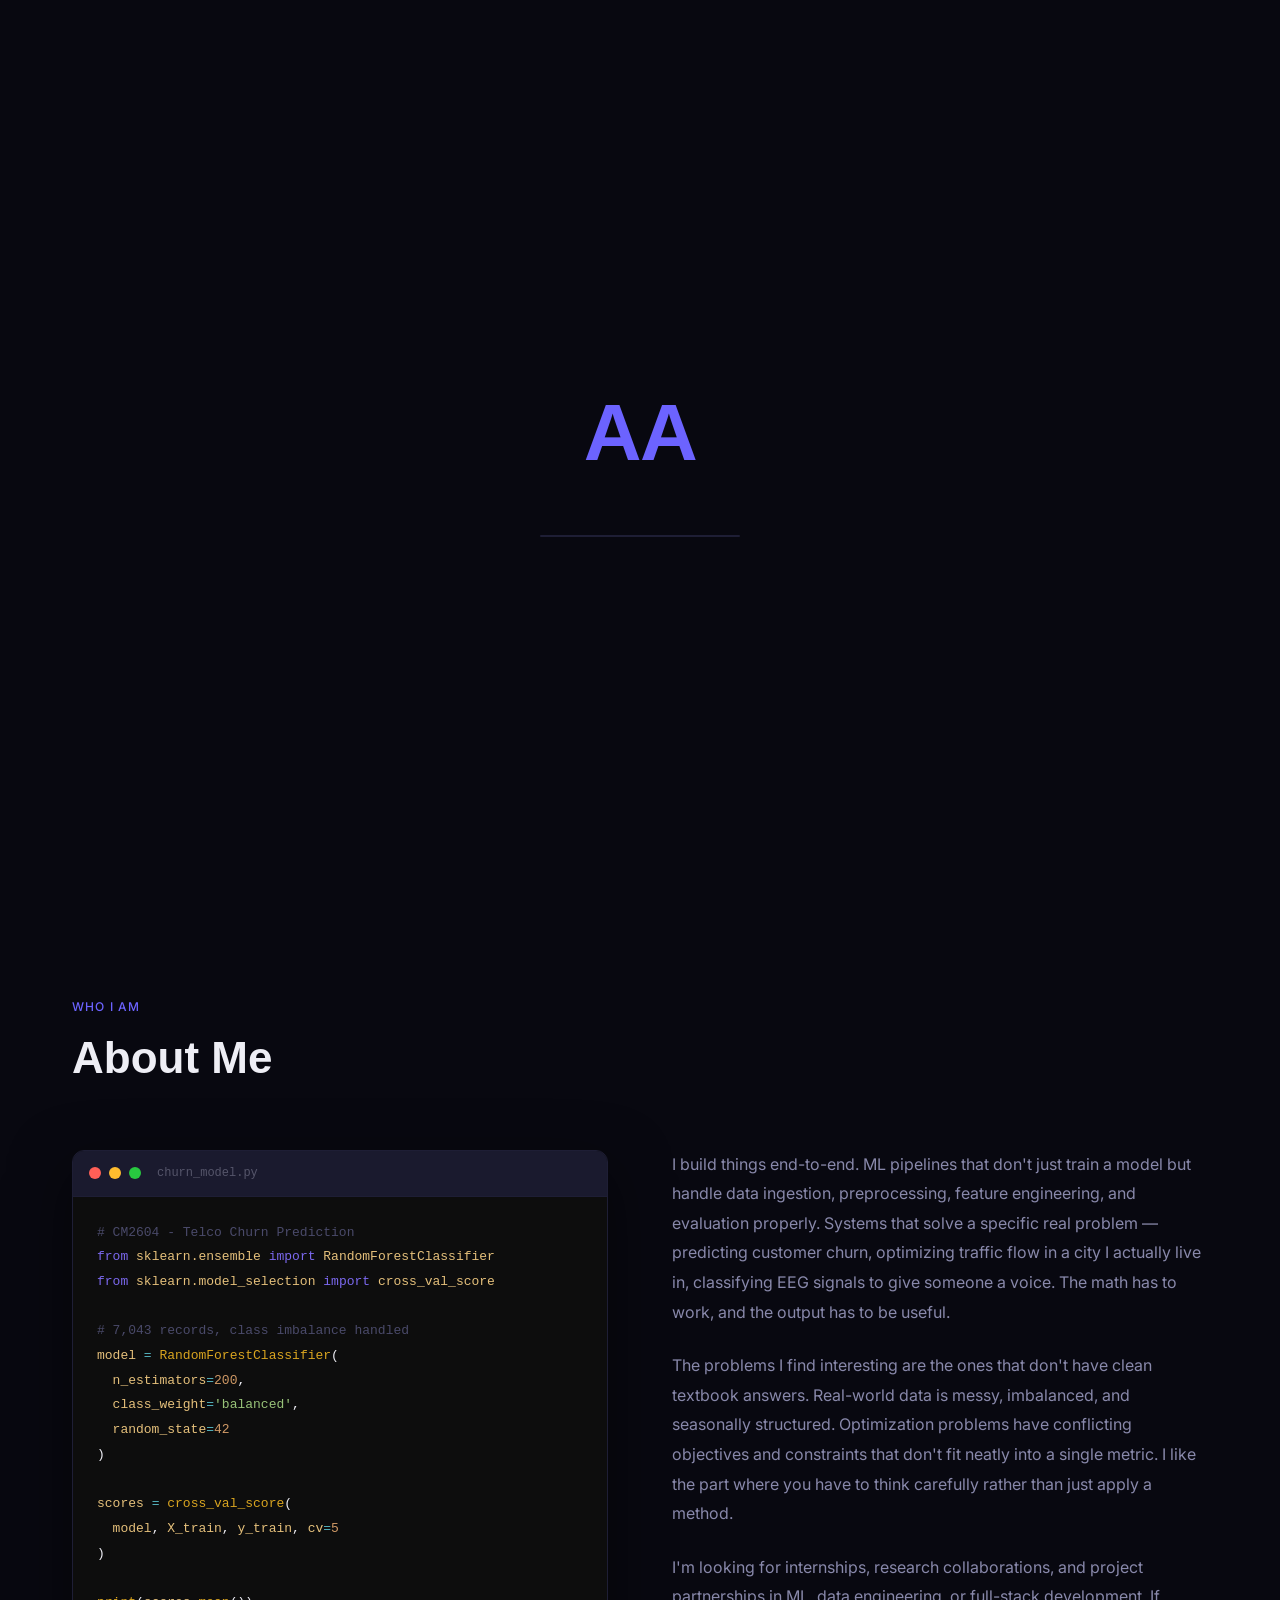
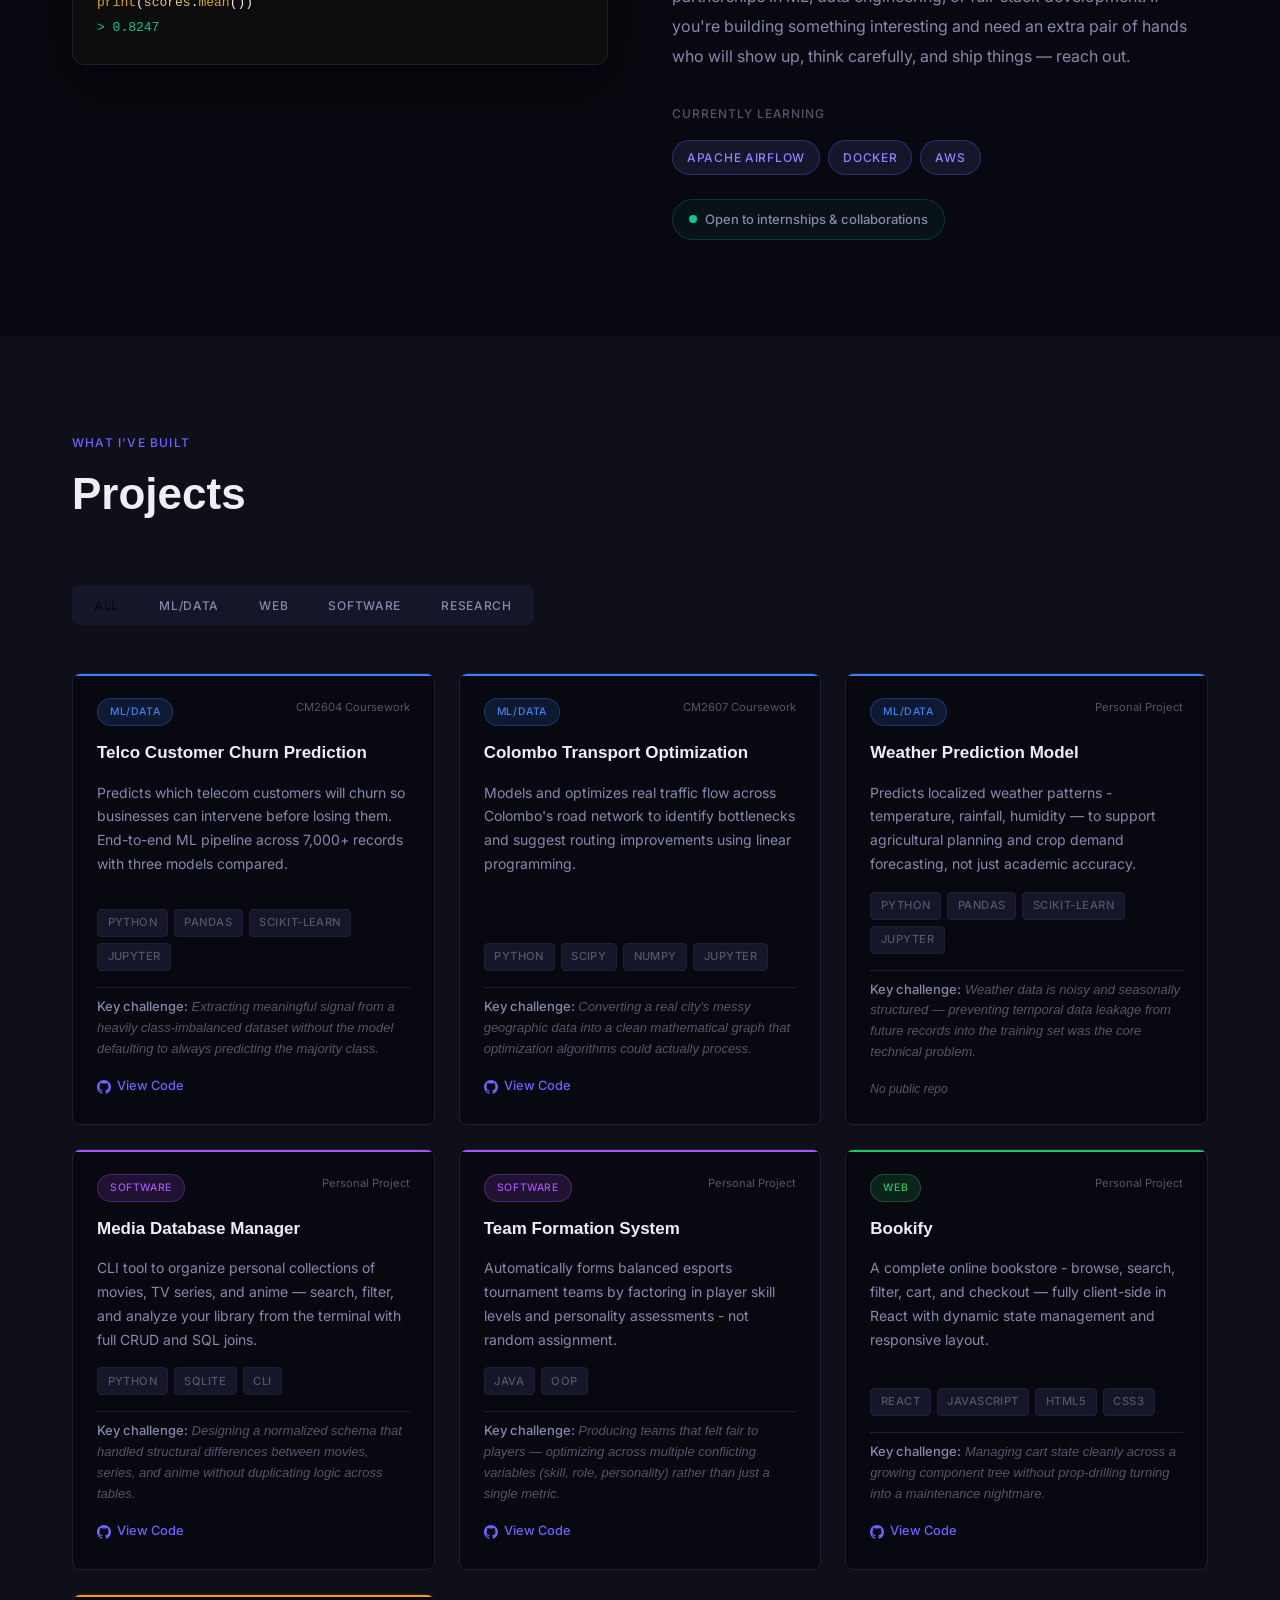
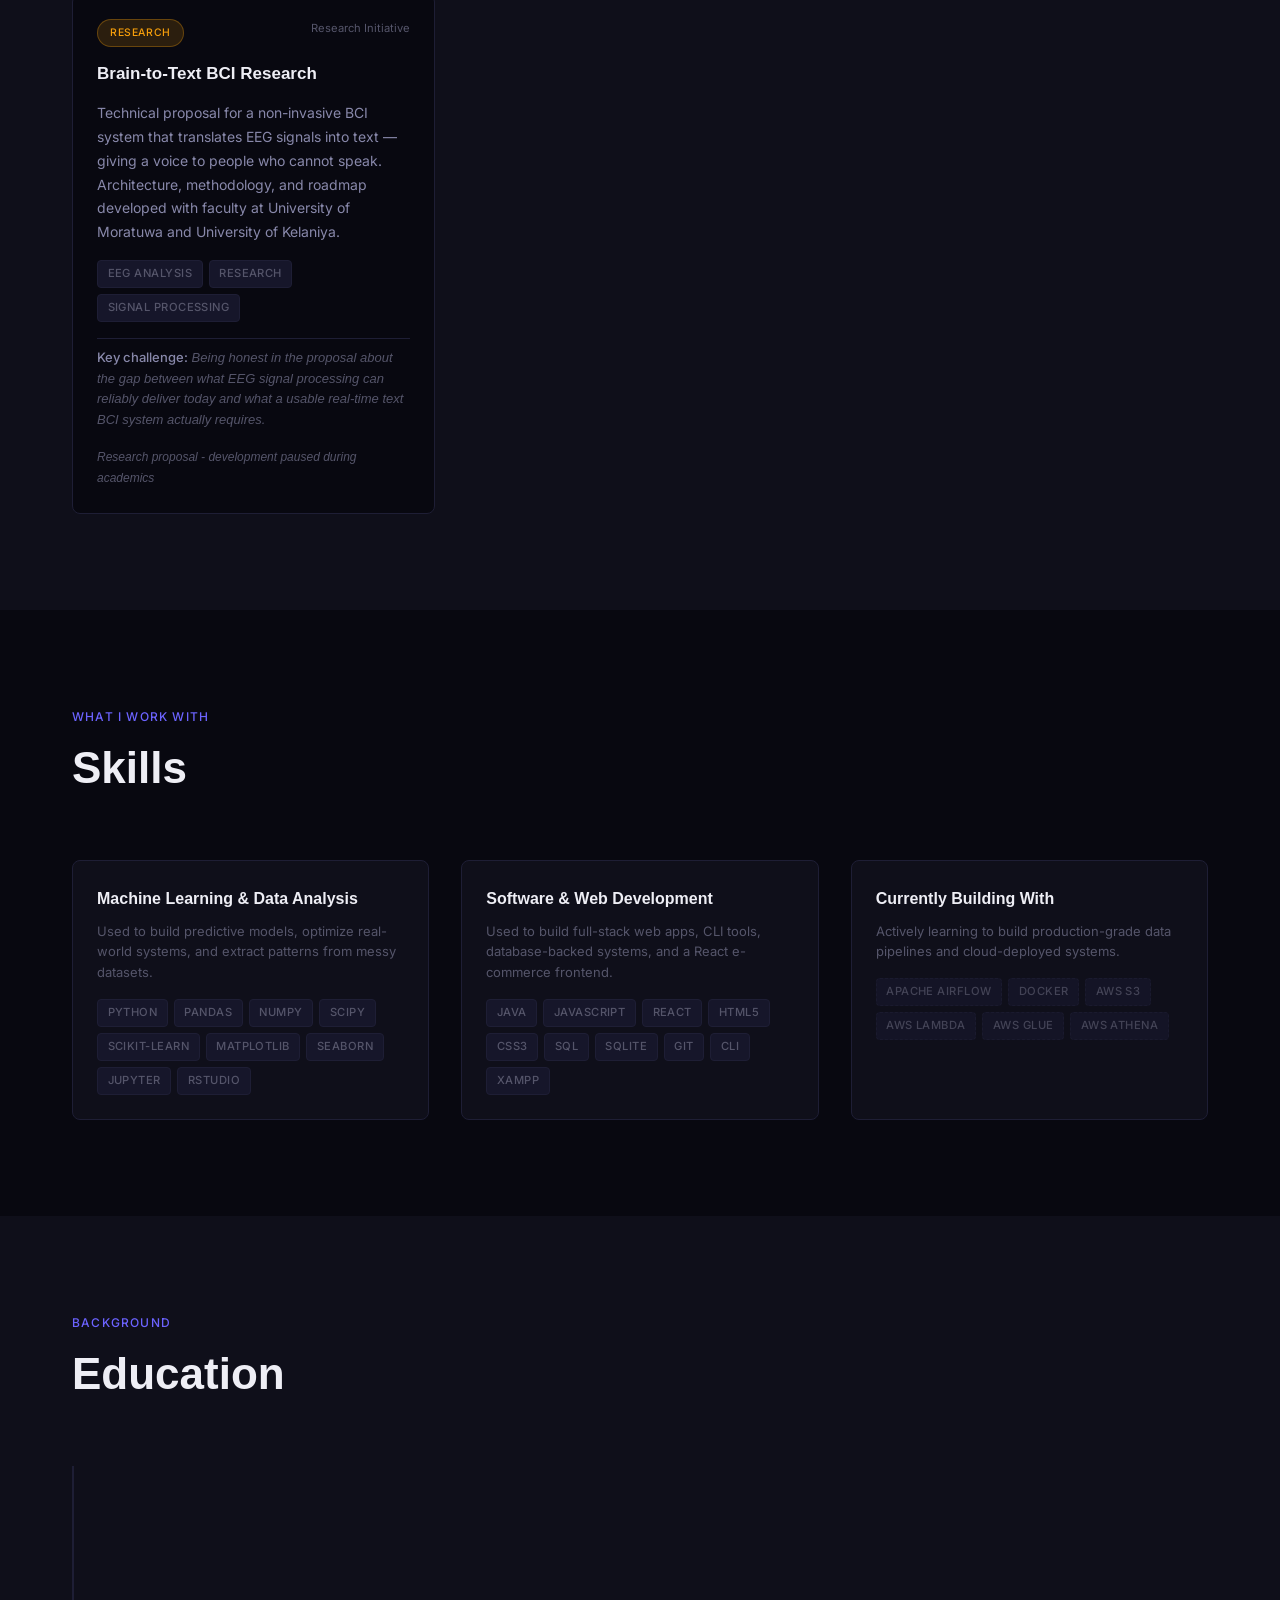
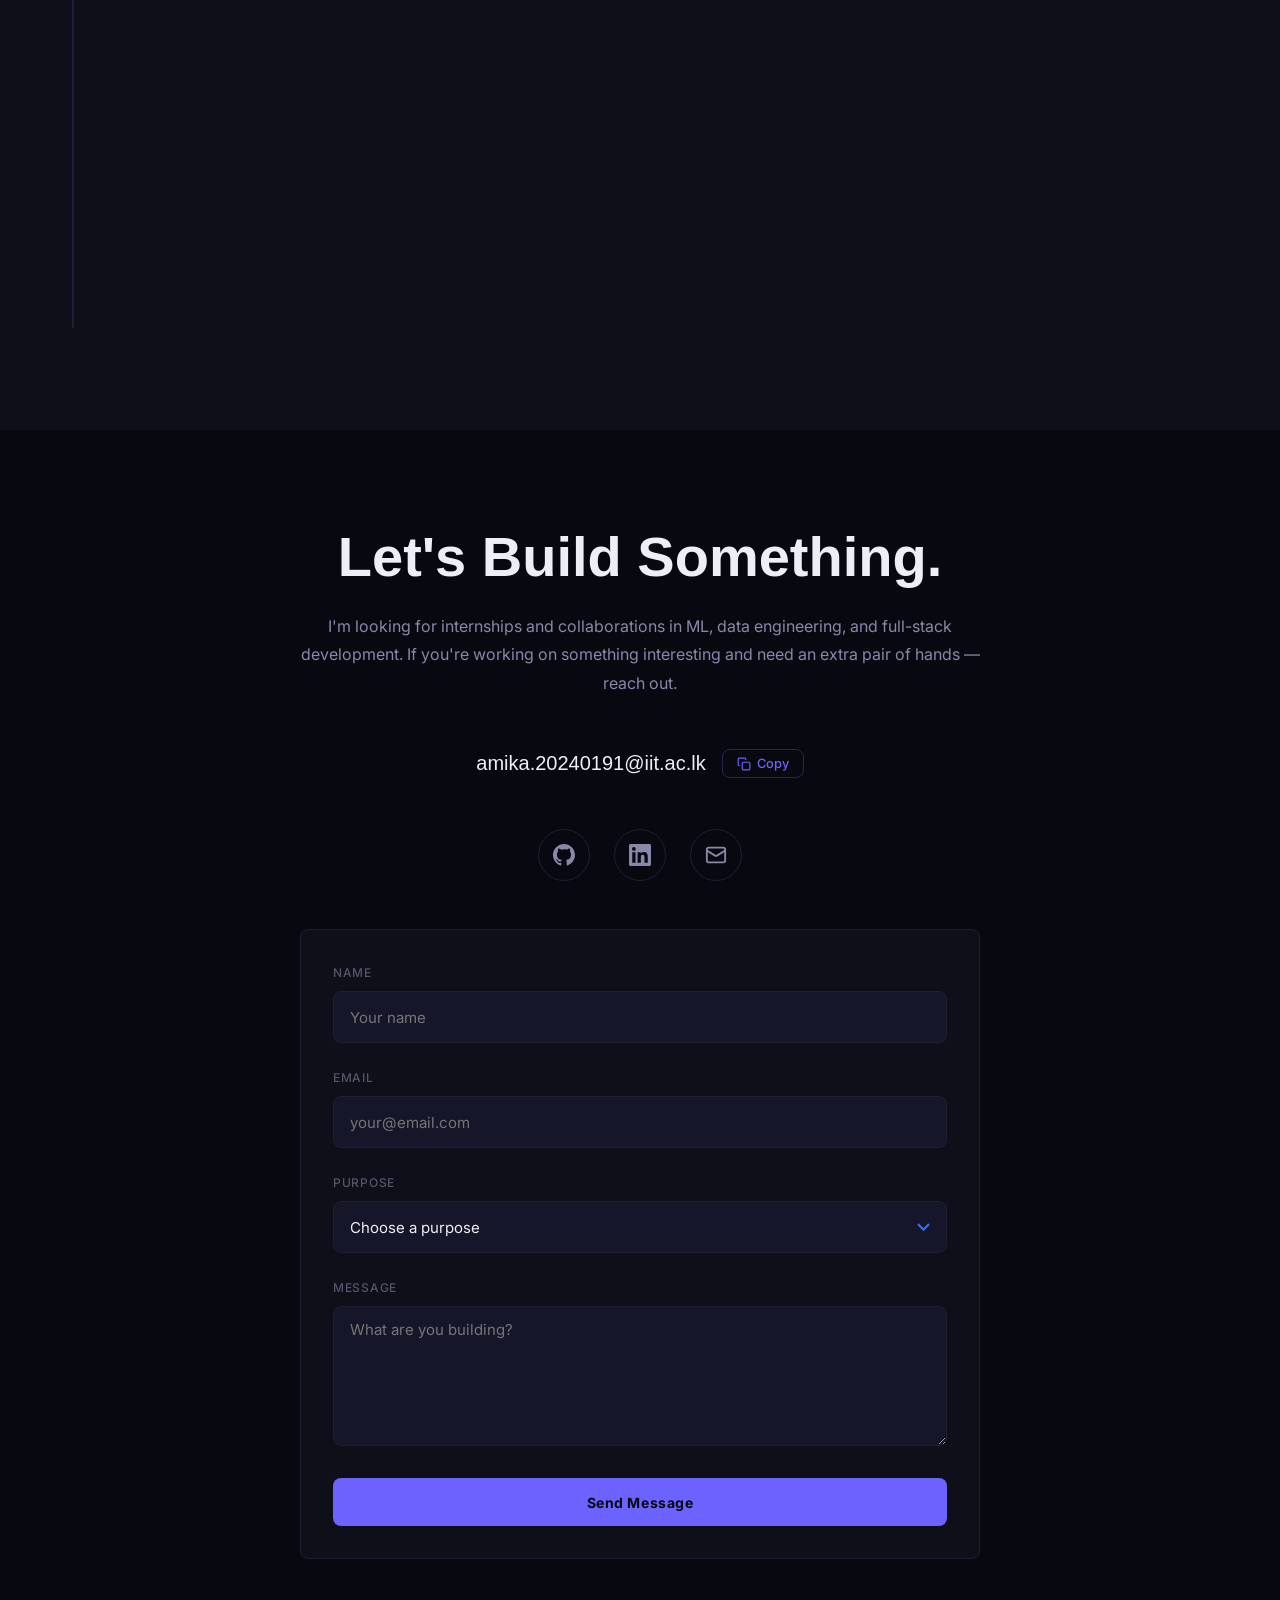
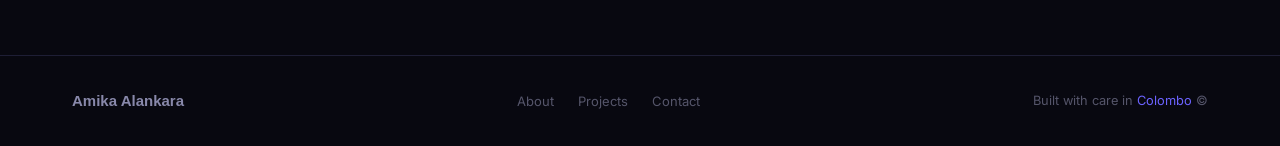
==== commit 1e0de811: "Fixed few bugs in the html file." ====
--- a/index.html
+++ b/index.html
@@ -4,7 +4,7 @@
 <head>
     <meta charset="UTF-8">
     <meta name="viewport" content="width=device-width, initial-scale=1.0">
-    <title>Amika Alankara — AI & Data Science Developer | Colombo, Sri Lanka</title>
+    <title>Amika Alankara - AI & Data Science Developer | Colombo, Sri Lanka</title>
     <meta name="description"
         content="Portfolio of Amika Alankara — second-year AI & Data Science student at IIT building ML models, data pipelines, and full-stack applications.">
     <link rel="canonical" href="https://amika1118.github.io/amika-alankara-portfolio/">
@@ -226,7 +226,7 @@
                             <span class="terminal-filename">churn_model.py</span>
                         </div>
                         <div class="terminal-body">
-                            <span class="t-line"><span class="t-comment"># CM2604 — Telco Churn Prediction</span></span>
+                            <span class="t-line"><span class="t-comment"># CM2604 - Telco Churn Prediction</span></span>
                             <span class="t-line"><span class="t-keyword">from</span> <span
                                     class="t-var">sklearn.ensemble</span> <span class="t-keyword">import</span> <span
                                     class="t-var">RandomForestClassifier</span></span>
@@ -396,7 +396,7 @@
                             <span class="card-context">Personal Project</span>
                         </div>
                         <h3 class="card-title">Weather Prediction Model</h3>
-                        <p class="card-summary">Predicts localized weather patterns — temperature, rainfall, humidity —
+                        <p class="card-summary">Predicts localized weather patterns - temperature, rainfall, humidity —
                             to
                             support agricultural planning and crop demand forecasting, not just academic accuracy.</p>
                         <div class="card-stack">
@@ -455,7 +455,7 @@
                         <h3 class="card-title">Team Formation System</h3>
                         <p class="card-summary">Automatically forms balanced esports tournament teams by factoring in
                             player
-                            skill levels and personality assessments — not random assignment.</p>
+                            skill levels and personality assessments - not random assignment.</p>
                         <div class="card-stack">
                             <span class="skill-tag">Java</span>
                             <span class="skill-tag">OOP</span>
@@ -485,7 +485,7 @@
                             <span class="card-context">Personal Project</span>
                         </div>
                         <h3 class="card-title">Bookify</h3>
-                        <p class="card-summary">A complete online bookstore — browse, search, filter, cart, and checkout
+                        <p class="card-summary">A complete online bookstore - browse, search, filter, cart, and checkout
                             —
                             fully client-side in React with dynamic state management and responsive layout.</p>
                         <div class="card-stack">
@@ -532,7 +532,7 @@
                             text BCI
                             system actually requires.</p>
                         <div class="card-footer">
-                            <span class="no-repo">Research proposal — development paused during academics</span>
+                            <span class="no-repo">Research proposal - development paused during academics</span>
                         </div>
                     </article>
 
@@ -622,21 +622,21 @@
 
                     <div class="timeline-item">
                         <div class="timeline-dot" aria-hidden="true"></div>
-                        <div class="timeline-date">2024 — Present</div>
+                        <div class="timeline-date">2024 - Present</div>
                         <div class="timeline-title">BSc (Hons) Artificial Intelligence &amp; Data Science</div>
                         <div class="timeline-subtitle">Informatics Institute of Technology (IIT), Colombo</div>
                         <div class="timeline-detail">Affiliated with Robert Gordon University, UK</div>
                         <div class="grade-chips">
-                            <span class="grade-chip">Database Systems — A</span>
-                            <span class="grade-chip">Web Technology — A</span>
-                            <span class="grade-chip">Programming Fundamentals — B</span>
-                            <span class="grade-chip">Computational Mathematics — B</span>
+                            <span class="grade-chip">Database Systems - A</span>
+                            <span class="grade-chip">Web Technology - A</span>
+                            <span class="grade-chip">Programming Fundamentals - B</span>
+                            <span class="grade-chip">Computational Mathematics - B</span>
                         </div>
                     </div>
 
                     <div class="timeline-item">
                         <div class="timeline-dot" aria-hidden="true"></div>
-                        <div class="timeline-date">2023 — 2024</div>
+                        <div class="timeline-date">2023 - 2024</div>
                         <div class="timeline-title">English Diploma</div>
                         <div class="timeline-subtitle">Sabaragamuwa University of Sri Lanka</div>
                         <div class="timeline-detail">Language qualification completed alongside undergraduate
@@ -645,7 +645,7 @@
 
                     <div class="timeline-item">
                         <div class="timeline-dot" aria-hidden="true"></div>
-                        <div class="timeline-date">2010 — 2023</div>
+                        <div class="timeline-date">2010 - 2023</div>
                         <div class="timeline-title">Prince College Ratnapura</div>
                         <div class="timeline-subtitle">Secondary Education</div>
                     </div>
@@ -762,7 +762,7 @@
             <div class="chat-panel-header">
                 <div>
                     <p class="chat-panel-title">Ask Amika's Assistant</p>
-                    <p class="chat-panel-subtitle">Local assistant — answers using content on this site.</p>
+                    <p class="chat-panel-subtitle">Local assistant - answers using content on this site.</p>
                 </div>
                 <button class="chat-close" id="chat-close" aria-label="Close chat">×</button>
             </div>
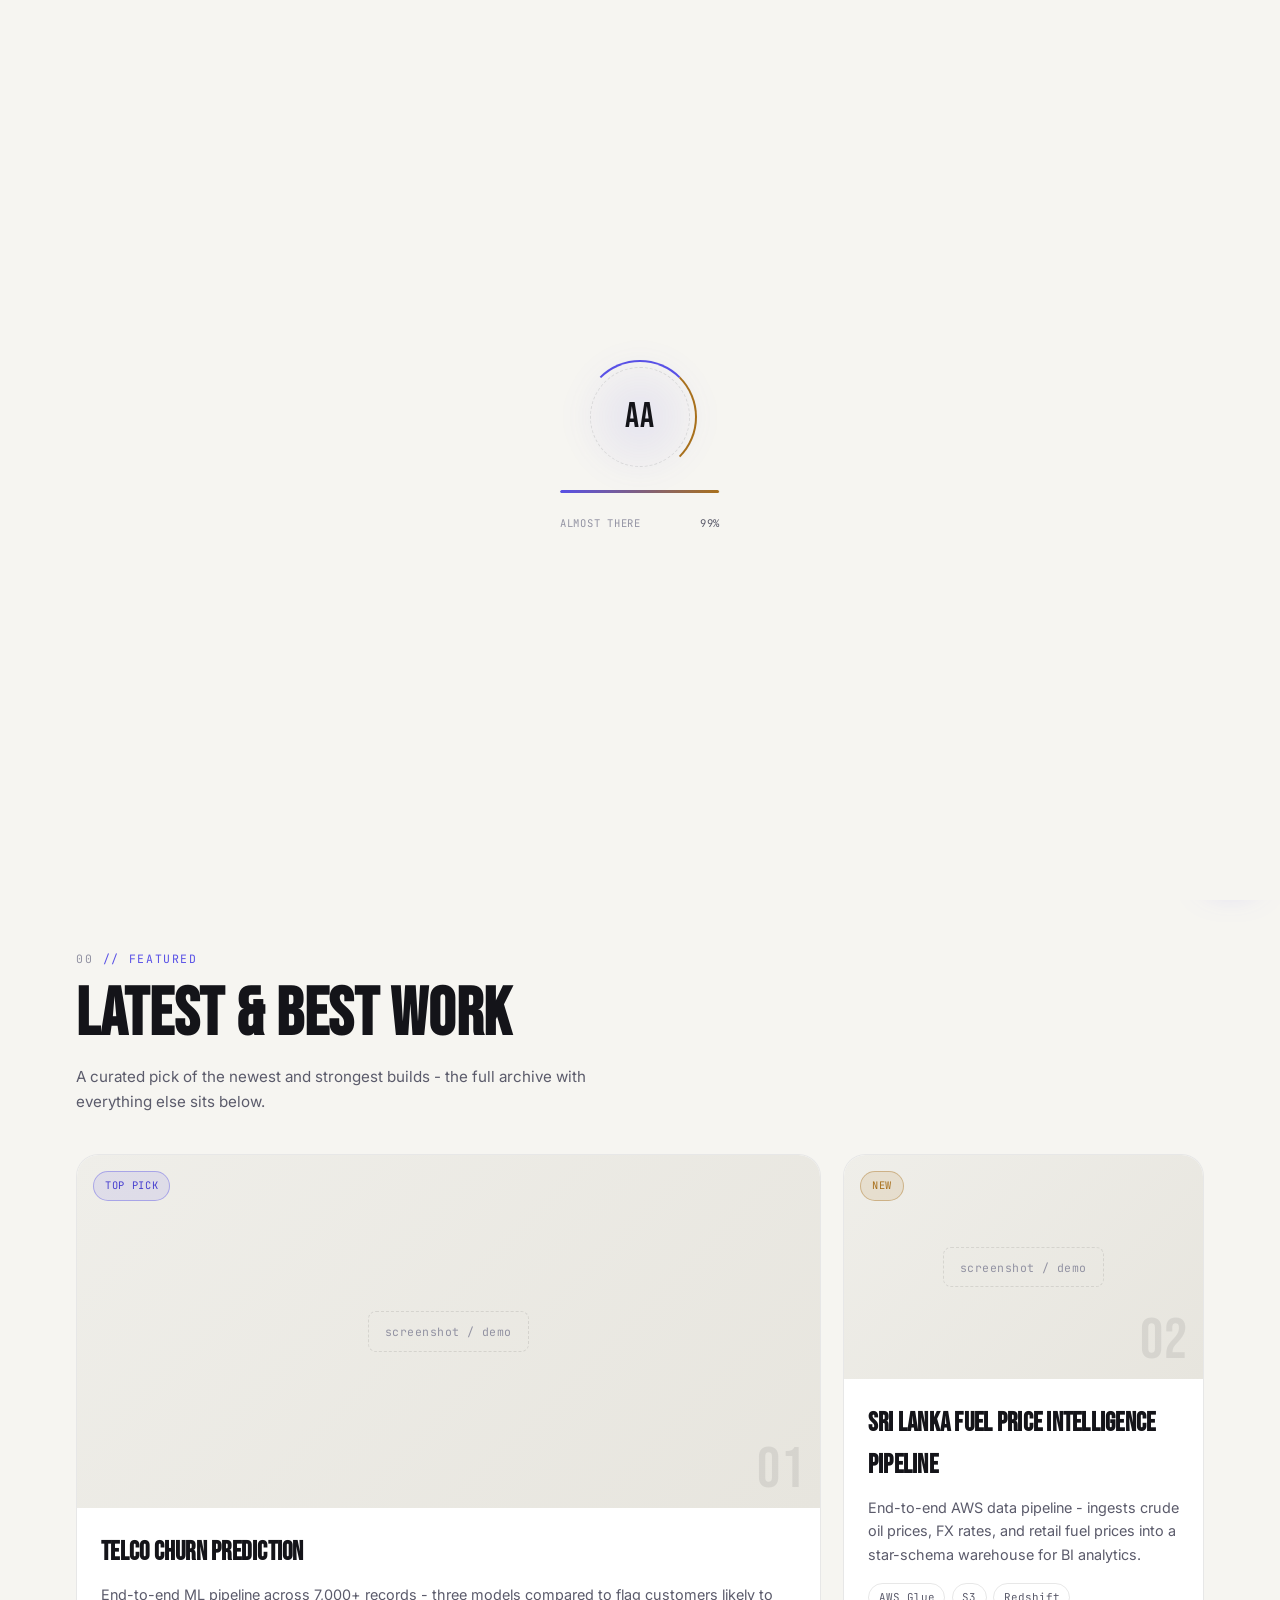
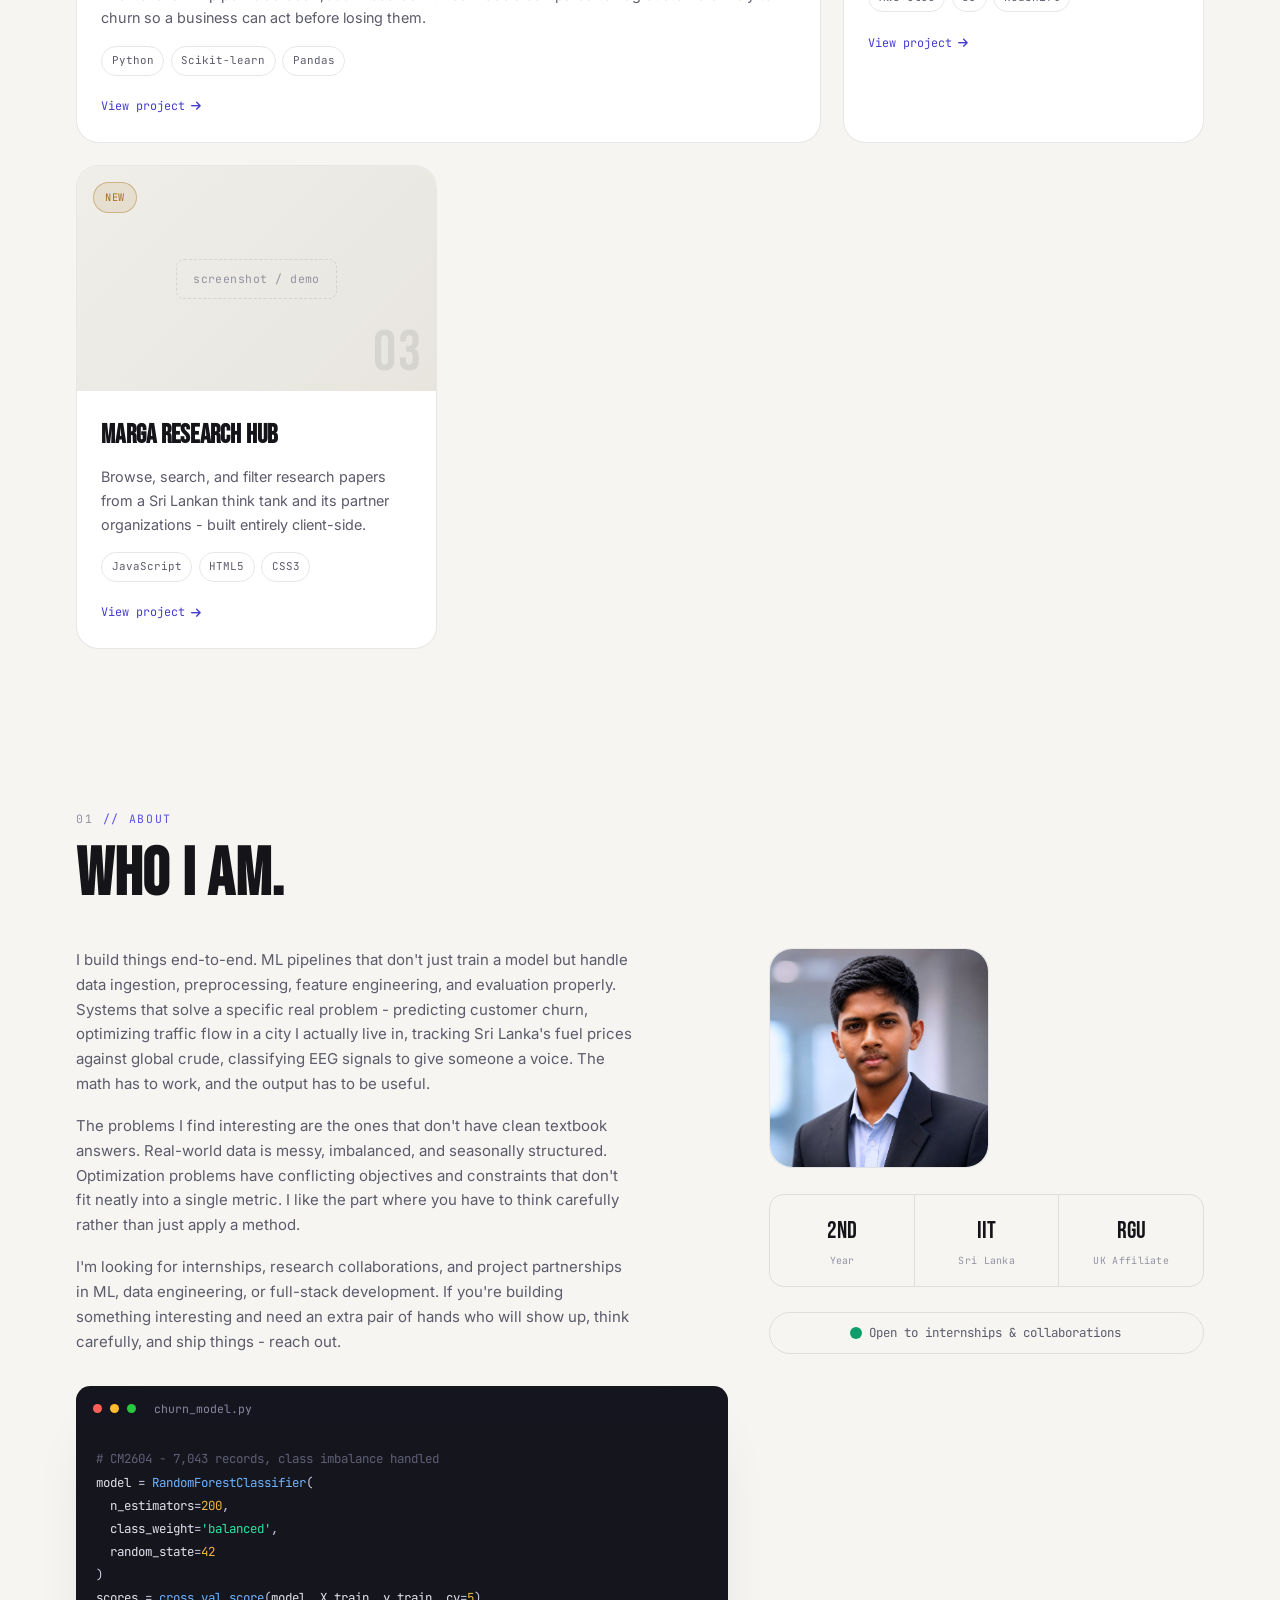
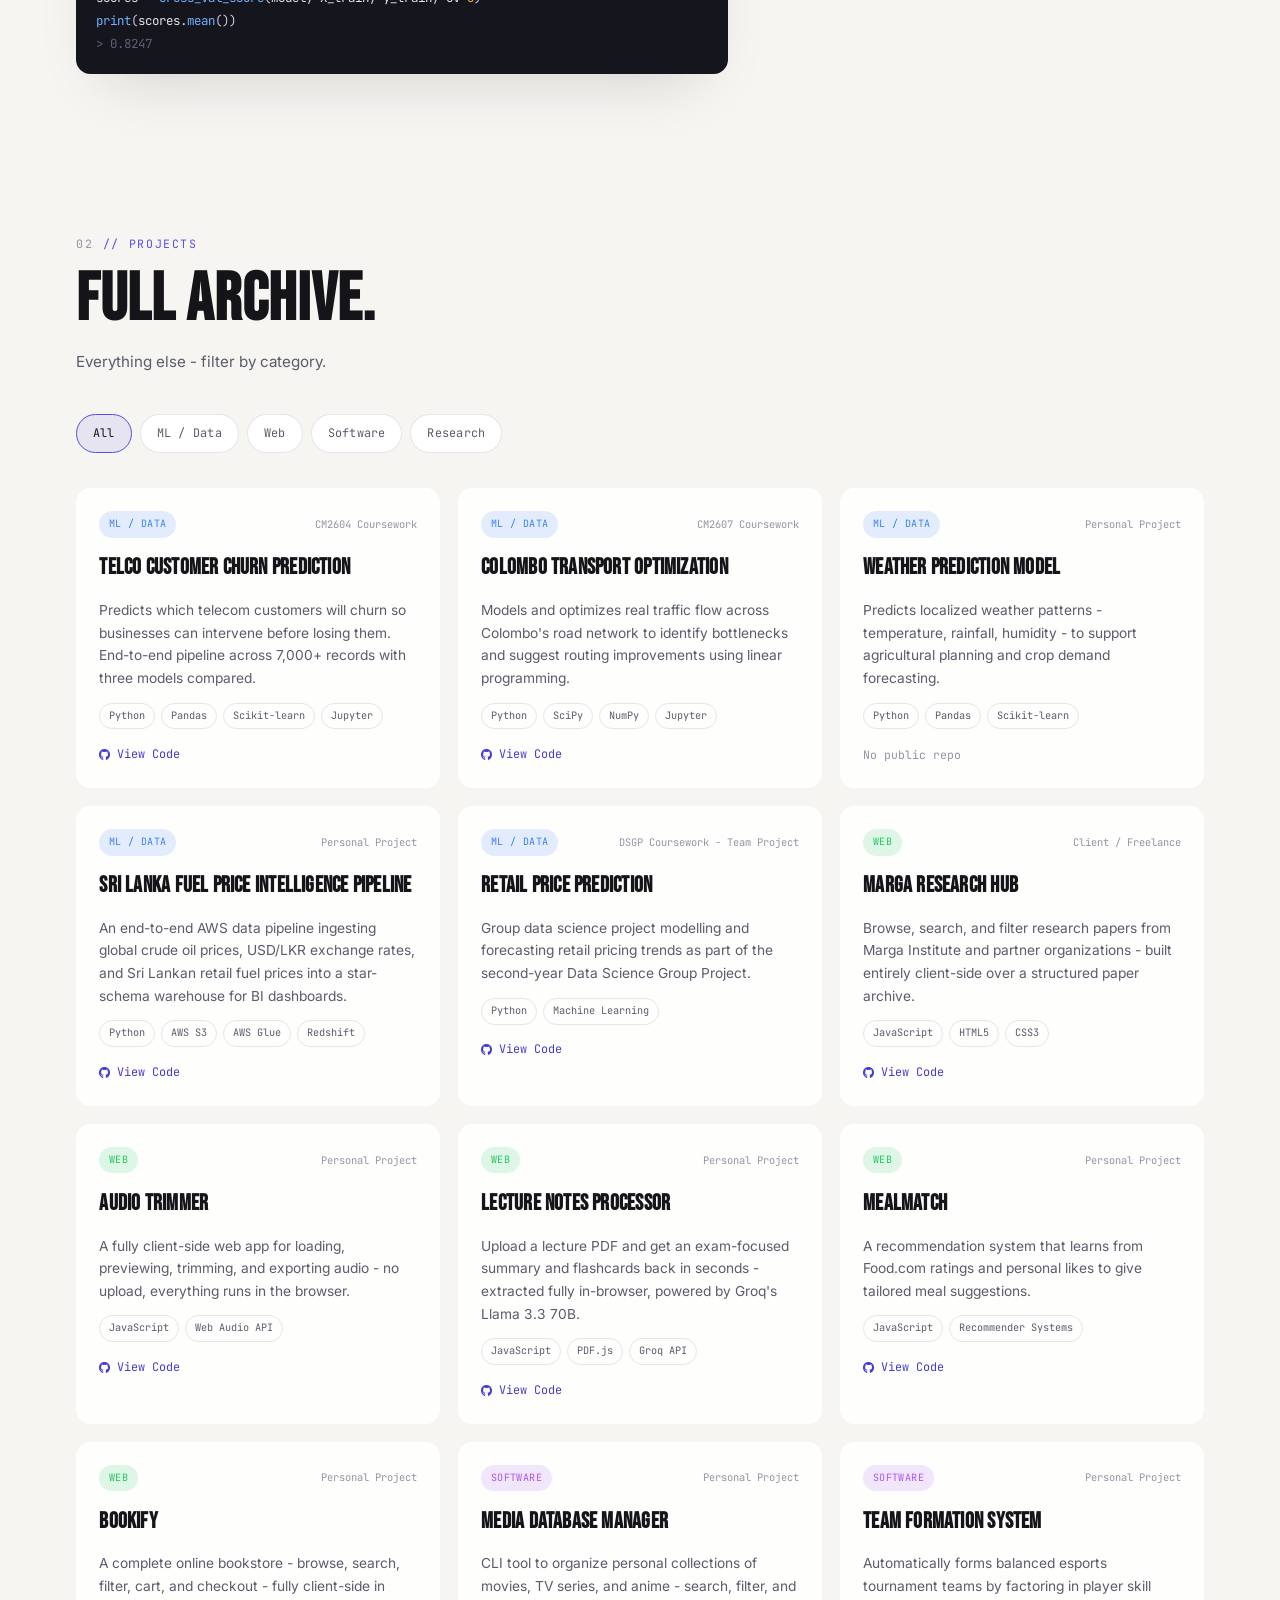
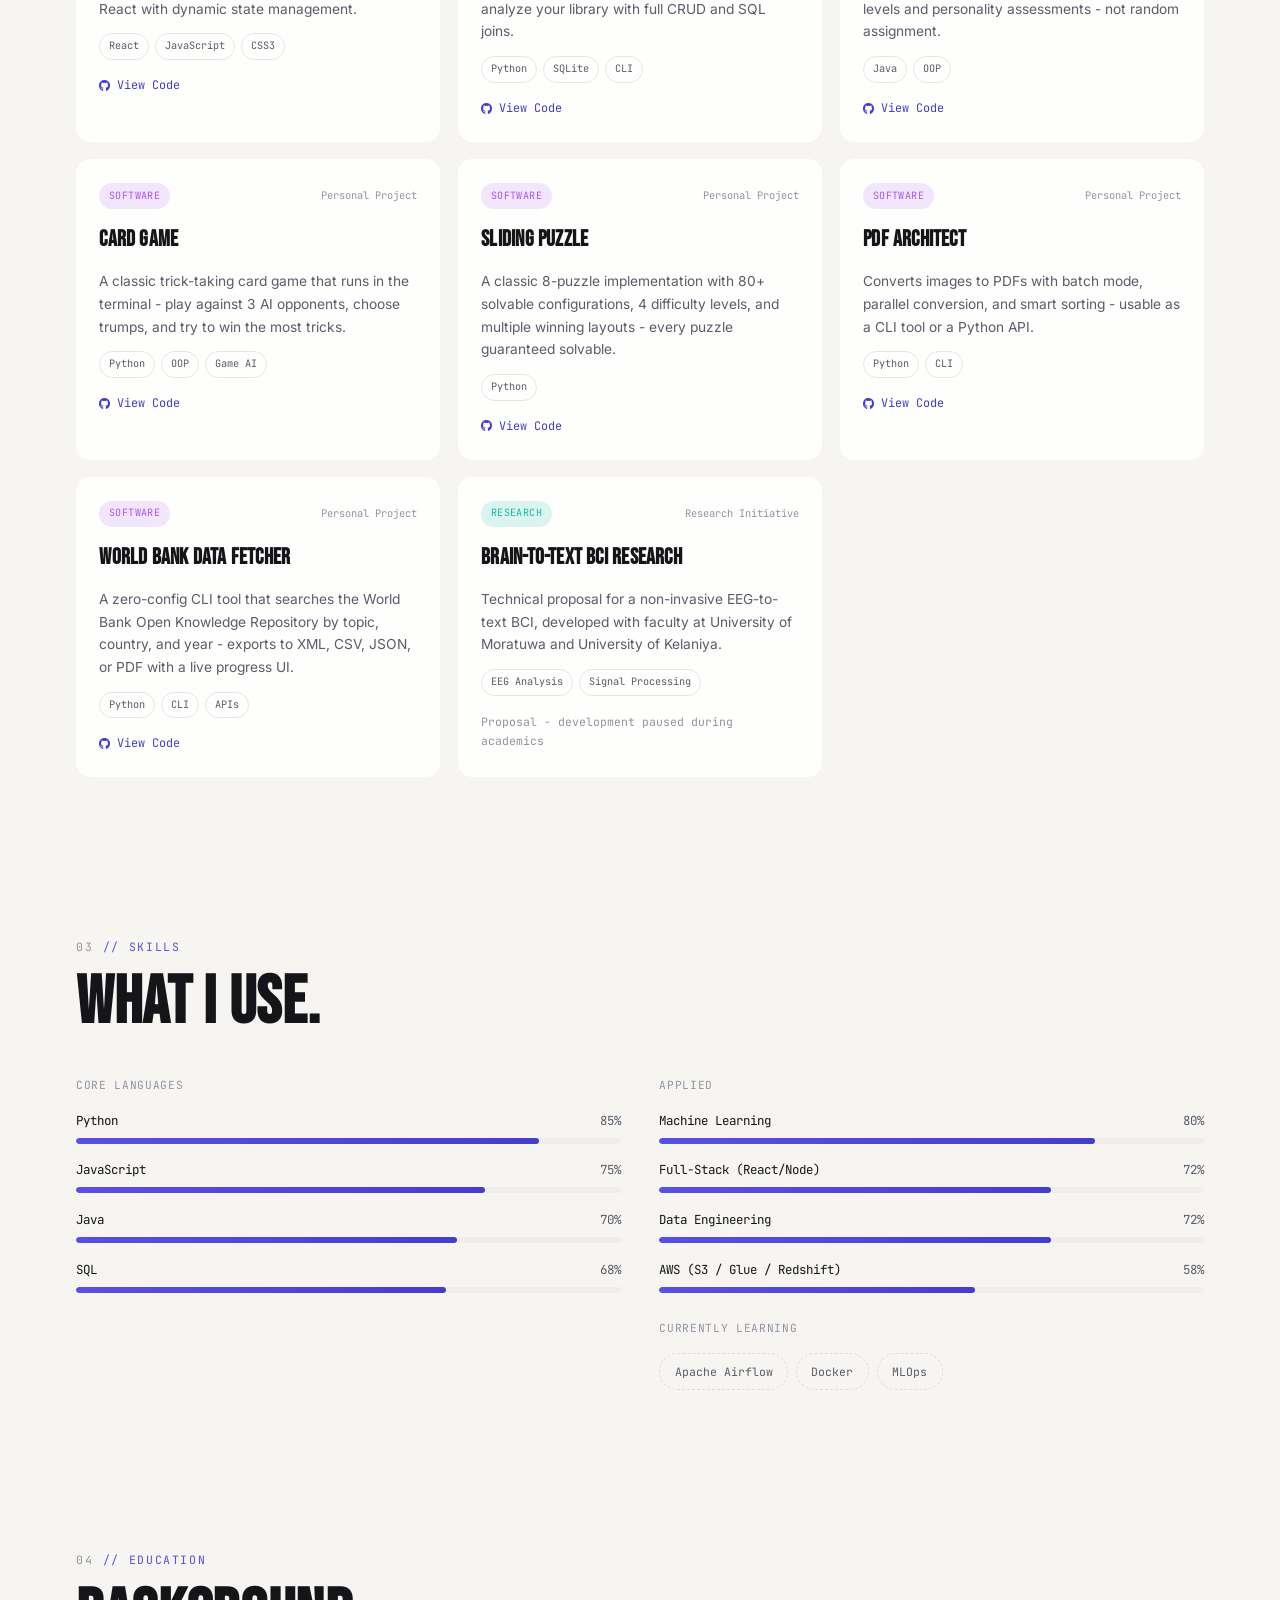
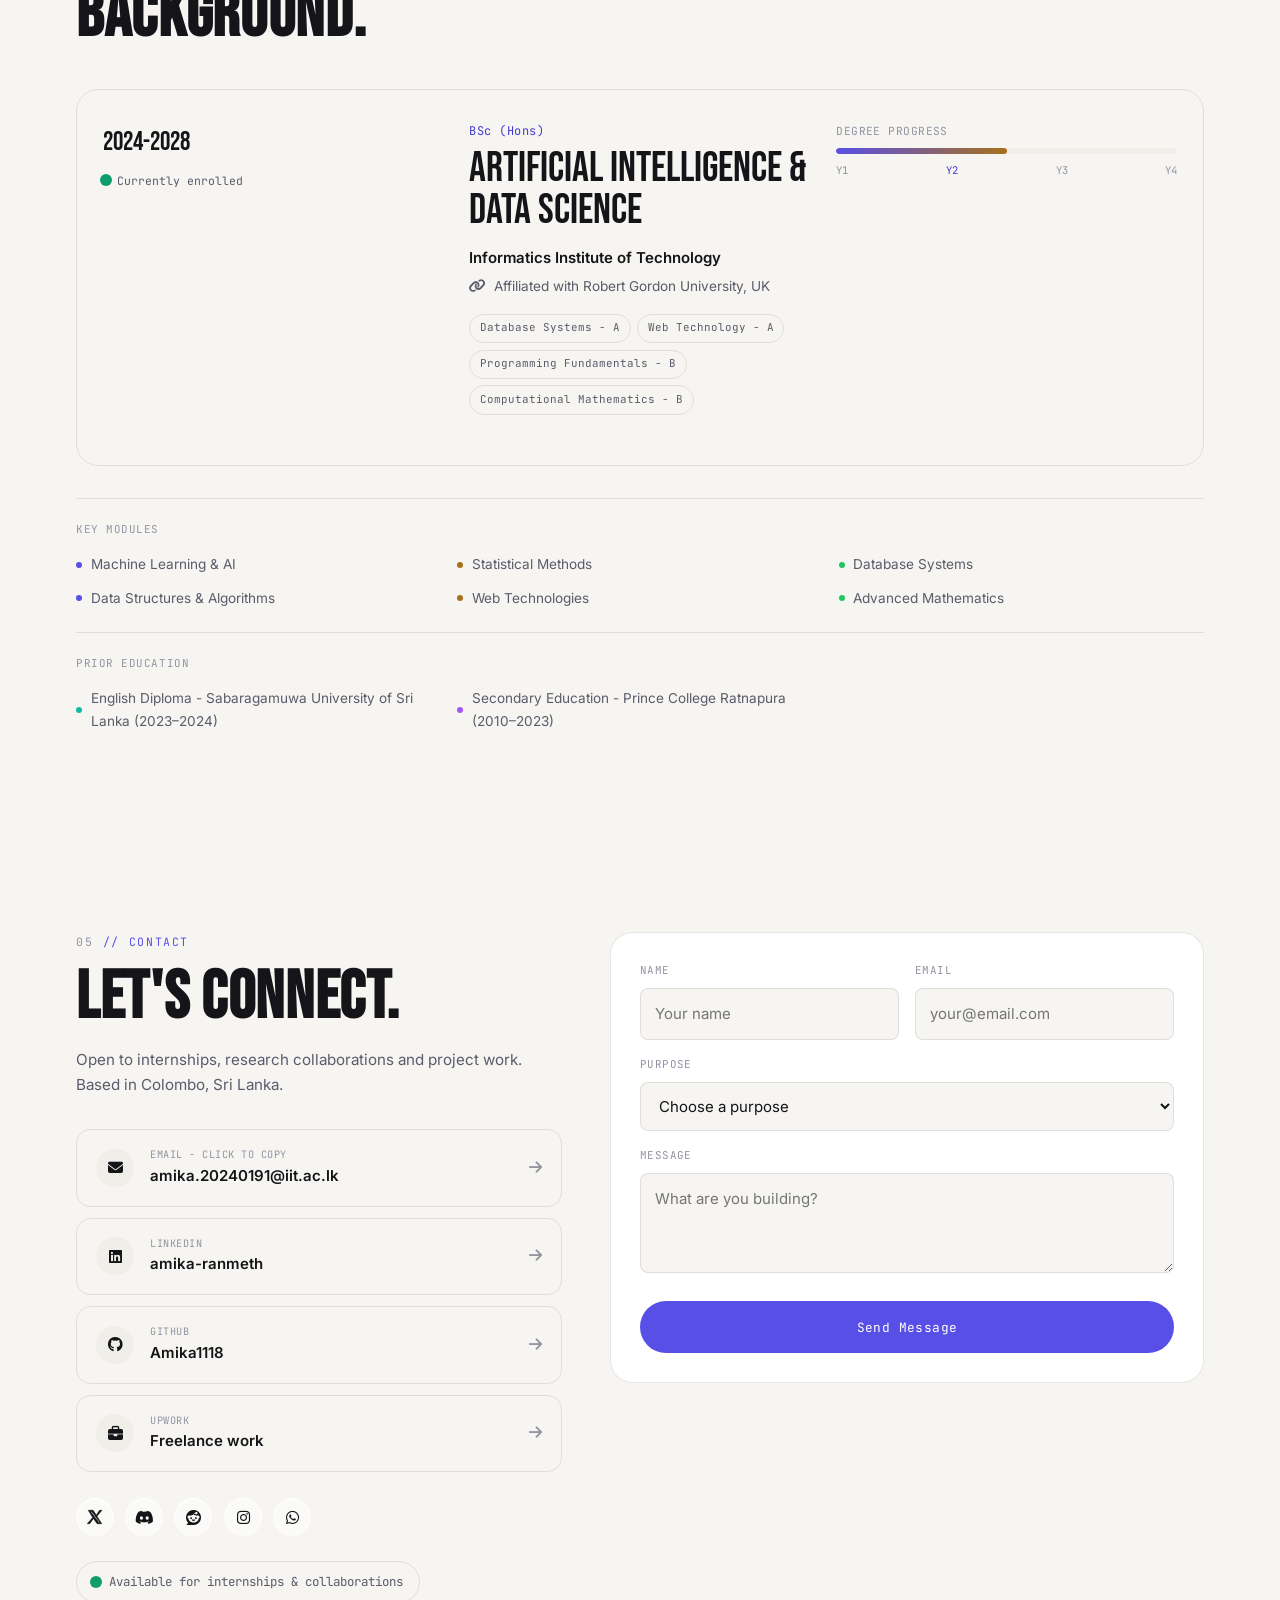
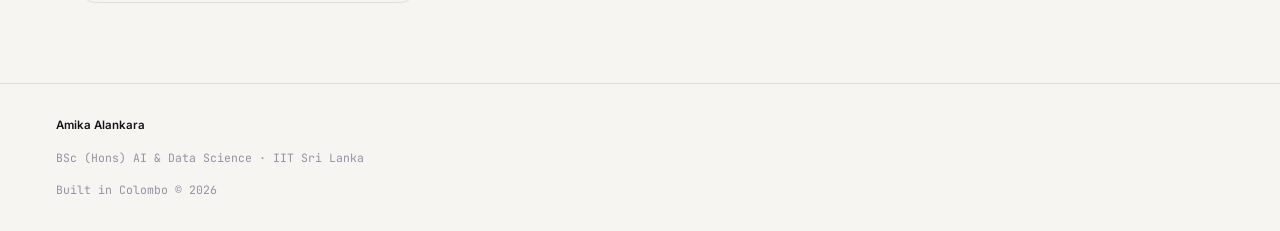
==== commit f599f5de: "Updating the new portfolio web page Introduced a local, rule-based chat assistant that lives in the " ====
--- a/index.html
+++ b/index.html
@@ -1,538 +1,528 @@
 <!DOCTYPE html>
-<html lang="en">
+<html lang="en" data-theme="dark">
 
 <head>
     <meta charset="UTF-8">
     <meta name="viewport" content="width=device-width, initial-scale=1.0">
-    <title>Amika Alankara - AI & Data Science Developer | Colombo, Sri Lanka</title>
+    <title>Amika Alankara - AI &amp; Data Science Developer | Colombo, Sri Lanka</title>
     <meta name="description"
-        content="Portfolio of Amika Alankara — second-year AI & Data Science student at IIT building ML models, data pipelines, and full-stack applications.">
+        content="Portfolio of Amika Alankara - AI & Data Science student at IIT building ML models, data pipelines, and full-stack applications.">
     <link rel="canonical" href="https://amika1118.github.io/amika-alankara-portfolio/">
 
     <!-- Open Graph -->
-    <meta property="og:title" content="Amika Alankara — AI & Data Science Developer">
+    <meta property="og:title" content="Amika Alankara - AI & Data Science Developer">
     <meta property="og:description"
-        content="Building ML models, data pipelines, and web applications. Second-year AI & Data Science student at IIT, Colombo.">
-    <meta property="og:image" content="https://amika1118.github.io/amika-alankara-portfolio/pictures/user_pic.jpg">
+        content="Building ML models, data pipelines, and web applications. AI & Data Science student at IIT, Colombo.">
     <meta property="og:url" content="https://amika1118.github.io/amika-alankara-portfolio/">
     <meta property="og:type" content="website">
 
     <!-- Twitter Card -->
-    <meta name="twitter:card" content="summary_large_image">
-    <meta name="twitter:title" content="Amika Alankara — AI & Data Science Developer">
+    <meta name="twitter:card" content="summary">
+    <meta name="twitter:title" content="Amika Alankara - AI & Data Science Developer">
     <meta name="twitter:description" content="Building ML models, data pipelines, and web applications.">
-    <meta name="twitter:image" content="https://amika1118.github.io/amika-alankara-portfolio/pictures/user_pic.jpg">
     <meta name="twitter:site" content="@amika_alankara">
 
-    <!-- Preconnects -->
+    <link rel="icon" type="image/svg+xml" href="favicon.svg">
+    <link rel="apple-touch-icon" href="favicon.svg">
+
     <link rel="preconnect" href="https://fonts.googleapis.com">
     <link rel="preconnect" href="https://fonts.gstatic.com" crossorigin>
     <link
-        href="https://fonts.googleapis.com/css2?family=Space+Grotesk:wght@300;400;500;600;700&family=Inter:wght@300;400;500;600&display=swap"
+        href="https://fonts.googleapis.com/css2?family=Bebas+Neue&family=Inter:wght@400;500;600;700;800&family=JetBrains+Mono:wght@400;500;600&display=swap"
         rel="stylesheet">
-
-    <!-- Lenis smooth scroll -->
-    <link rel="stylesheet" href="https://unpkg.com/lenis@1.3.23/dist/lenis.css">
-    <script src="https://unpkg.com/lenis@1.3.23/dist/lenis.min.js"></script>
-
-    <!-- GSAP + ScrollTrigger + Flip -->
-    <script src="https://cdnjs.cloudflare.com/ajax/libs/gsap/3.12.5/gsap.min.js"></script>
-    <script src="https://cdnjs.cloudflare.com/ajax/libs/gsap/3.12.5/ScrollTrigger.min.js"></script>
-    <script src="https://cdnjs.cloudflare.com/ajax/libs/gsap/3.12.5/Flip.min.js"></script>
-
-    <!-- Splitting.js -->
-    <link rel="stylesheet" href="https://unpkg.com/splitting/dist/splitting.css">
-    <script src="https://unpkg.com/splitting/dist/splitting.min.js"></script>
-
-    <!-- Vanilla Tilt -->
-    <script src="https://cdnjs.cloudflare.com/ajax/libs/vanilla-tilt/1.8.1/vanilla-tilt.min.js"></script>
-
-    <!-- JSON-LD -->
+    <link rel="stylesheet" href="https://cdnjs.cloudflare.com/ajax/libs/font-awesome/6.4.0/css/all.min.css">
+
     <script type="application/ld+json">
-        {
-            "@context": "https://schema.org",
-            "@type": "Person",
-            "name": "Amika Alankara",
-            "url": "https://amika1118.github.io/amika-alankara-portfolio/",
-            "jobTitle": "AI & Data Science Student",
-            "alumniOf": "Informatics Institute of Technology",
-            "sameAs": [
-                "https://github.com/Amika1118",
-                "https://www.linkedin.com/in/amika-ranmeth/"
-            ]
-        }
-    </script>
-
-    <!-- Custom CSS -->
+{
+  "@context": "https://schema.org",
+  "@type": "Person",
+  "name": "Amika Alankara",
+  "url": "https://amika1118.github.io/amika-alankara-portfolio/",
+  "jobTitle": "AI & Data Science Student",
+  "alumniOf": "Informatics Institute of Technology",
+  "sameAs": [
+    "https://github.com/Amika1118",
+    "https://www.linkedin.com/in/amika-ranmeth/",
+    "https://x.com/amika_alankara/"
+  ]
+}
+</script>
+
     <link rel="stylesheet" href="style.css">
 </head>
 
 <body>
 
-    <div id="page-progress" aria-hidden="true"></div>
-
-    <!-- Skip link -->
-    <a href="#main-content" class="skip-link">Skip to main content</a>
-
-    <!-- Custom cursor -->
-    <div class="cursor-dot" aria-hidden="true"></div>
-    <div class="cursor-ring" aria-hidden="true"></div>
-    <!-- Cursor ripple container -->
-    <div class="cursor-ripple" id="cursor-ripple" aria-hidden="true"></div>
-
-    <!-- Preloader -->
-    <div id="preloader" aria-hidden="true" role="presentation">
-        <div class="preloader-initials">AA</div>
-        <div class="preloader-bar-track">
-            <div class="preloader-bar" id="preloader-bar"></div>
+    <div id="scrollProg"></div>
+
+    <!-- ============================================================
+     PRELOADER
+    ============================================================= -->
+    <div id="preloader" aria-hidden="true">
+        <div class="preloader-mark-wrap">
+            <div class="preloader-glow" aria-hidden="true"></div>
+            <div class="preloader-ring" aria-hidden="true"></div>
+            <div class="preloader-mark">AA</div>
+        </div>
+        <div class="preloader-track">
+            <div class="preloader-bar" id="preloaderBar"></div>
+        </div>
+        <div class="preloader-meta">
+            <span class="preloader-status" id="preloaderStatus">Booting up</span>
+            <span class="preloader-pct" id="preloaderPct">0%</span>
         </div>
     </div>
 
-    <!-- ================================================
-       WELCOME POPUP
-     ================================================ -->
-    <div id="welcome-overlay" aria-hidden="true" role="dialog" aria-modal="true" aria-label="Welcome message">
-        <div class="welcome-modal" id="welcome-modal">
+    <!-- ============================================================
+     WELCOME POPUP
+============================================================= -->
+    <div id="welcomeOverlay" aria-hidden="true" role="dialog" aria-modal="true" aria-label="Welcome message">
+        <div class="welcome-modal">
             <div class="welcome-emoji" aria-hidden="true">👀</div>
             <h2 class="welcome-title">Hey, you actually showed up.</h2>
-            <p class="welcome-body">
-                Stick around and I'll show you what I've been building.<br>
-                <span class="welcome-accent">No cookies, just code.</span>
-            </p>
-            <button class="welcome-cta" id="welcome-cta" aria-label="Let's go — enter the portfolio">
-                Let's go →
-            </button>
-            <button class="welcome-dismiss" id="welcome-dismiss" aria-label="Maybe later, dismiss welcome message">
-                maybe later
-            </button>
+            <p class="welcome-body">Stick around and I'll show you what I've been building.<br><span
+                    class="welcome-accent">No cookies, just code.</span></p>
+            <button class="btn btn-fill welcome-cta" id="welcomeCta">Let's go →</button>
+            <button class="welcome-dismiss" id="welcomeDismiss">maybe later</button>
         </div>
     </div>
 
-    <!-- Navigation -->
-    <header>
-        <nav id="navbar" role="navigation" aria-label="Main navigation">
-            <div class="container nav-inner">
-                <a href="#hero" class="nav-logo">Amika<span>.</span></a>
-                <ul class="nav-links" role="list">
-                    <li><a href="#about" class="nav-link" data-section="about">About</a></li>
-                    <li><a href="#projects" class="nav-link" data-section="projects">Projects</a></li>
-                    <li><a href="#skills" class="nav-link" data-section="skills">Skills</a></li>
-                    <li><a href="#education" class="nav-link" data-section="education">Education</a></li>
-                    <li><a href="#contact" class="nav-link" data-section="contact">Contact</a></li>
-                </ul>
-                <a href="#" class="btn-cv-nav" aria-label="Download CV">Download CV</a>
-                <button class="hamburger" id="hamburger" aria-expanded="false" aria-controls="mobile-nav"
-                    aria-label="Open navigation menu">
-                    <span></span><span></span><span></span>
-                </button>
-            </div>
-        </nav>
-    </header>
-
-    <!-- Mobile nav overlay -->
-    <div id="mobile-nav" role="dialog" aria-modal="true" aria-label="Mobile navigation">
-        <a href="#about" class="mobile-nav-link">About</a>
-        <a href="#projects" class="mobile-nav-link">Projects</a>
-        <a href="#skills" class="mobile-nav-link">Skills</a>
-        <a href="#education" class="mobile-nav-link">Education</a>
-        <a href="#contact" class="mobile-nav-link">Contact</a>
-        <a href="#" class="mobile-nav-link" style="color:var(--accent)">Download CV</a>
+    <nav class="nav" id="nav">
+        <a href="#home" class="nav-logo">AMIKA<span class="dot"></span></a>
+        <ul class="nav-list" id="navList">
+            <li><a href="#featured" class="nl" data-section="featured">Featured</a></li>
+            <li><a href="#about" class="nl" data-section="about">About</a></li>
+            <li><a href="#projects" class="nl" data-section="projects">Projects</a></li>
+            <li><a href="#skills" class="nl" data-section="skills">Skills</a></li>
+            <li><a href="#education" class="nl" data-section="education">Education</a></li>
+            <li><a href="#contact" class="nl" data-section="contact">Contact</a></li>
+        </ul>
+        <div class="nav-right">
+            <a href="mailto:amika.20240191@iit.ac.lk?subject=Request%20for%20CV" class="nav-cv">Request CV</a>
+            <button class="icon-btn" id="motionToggle" aria-label="Pause animations" aria-pressed="false">
+                <i class="fas fa-pause" id="motionIcon" aria-hidden="true"></i>
+            </button>
+            <button class="icon-btn" id="themeToggle" aria-label="Toggle theme">
+                <svg id="themeIcon" viewBox="0 0 24 24" fill="none" stroke="currentColor" stroke-width="2"
+                    stroke-linecap="round" stroke-linejoin="round">
+                    <path d="M21 12.8A9 9 0 1 1 11.2 3a7 7 0 0 0 9.8 9.8Z" />
+                </svg>
+            </button>
+            <button class="burger" id="burger" aria-label="Open menu"
+                aria-expanded="false"><span></span><span></span></button>
+        </div>
+    </nav>
+
+    <div class="drawer" id="drawer" aria-hidden="true">
+        <button class="drawer-close" id="drawerClose" aria-label="Close menu">&times;</button>
+        <a href="#featured" class="dl">Featured</a>
+        <a href="#about" class="dl">About</a>
+        <a href="#projects" class="dl">Projects</a>
+        <a href="#skills" class="dl">Skills</a>
+        <a href="#education" class="dl">Education</a>
+        <a href="#contact" class="dl">Contact</a>
+        <a href="mailto:amika.20240191@iit.ac.lk?subject=Request%20for%20CV" class="drawer-cv">Request CV</a>
     </div>
-
-    <main id="main-content">
-
-        <!-- ================================================
-         HERO
-    ================================================ -->
-        <section id="hero" aria-label="Hero introduction">
-            <div class="hero-bg" aria-hidden="true">
-                <div class="orb orb-1"></div>
-                <div class="orb orb-2"></div>
-                <div class="orb orb-3"></div>
-            </div>
-
-            <div class="hero-content container" style="padding-right:0">
-                <p class="hero-greeting">Hi, I'm</p>
-                <h1 class="hero-name" data-splitting>Amika Alankara</h1>
-
-                <div class="hero-typewriter" aria-live="polite">
-                    <span class="typewriter-static">I build </span><span class="typewriter-dynamic"
-                        id="typewriter-text"></span><span class="typewriter-cursor" id="typewriter-cursor">|</span>
-                </div>
-
-                <p class="hero-desc">
-                    AI &amp; Data Science student at IIT, building real systems with Python, Java, and React.
-                </p>
-
-                <div class="hero-stats">
-                    <div class="stat-item">
-                        <div class="stat-number" data-target="15" id="stat-projects">0</div>
-                        <div class="stat-label">Projects</div>
-                    </div>
-                    <div class="stat-item">
-                        <div class="stat-number" data-target="7" id="stat-langs">0</div>
-                        <div class="stat-label">Languages</div>
-                    </div>
-                    <div class="stat-item">
-                        <div class="stat-number" data-target="2028" id="stat-grades">2020</div>
-                        <div class="stat-label">Graduation Year</div>
-                    </div>
-                </div>
-
-                <div class="hero-ctas">
-                    <a href="#projects" class="btn btn-primary btn-magnetic">View My Work</a>
-                    <a href="#" class="btn btn-outline btn-magnetic">Download CV</a>
-                </div>
-
-                <div class="scroll-indicator" aria-hidden="true">
-                    <span class="scroll-text">Scroll to explore ↓</span>
-                    <div class="scroll-line"></div>
-                </div>
-            </div>
-
-            <div class="hero-visual">
-                <div class="hero-visual-inner">
-                    <div class="hero-glow" aria-hidden="true"></div>
-                    <div class="hero-ring" aria-hidden="true">
-                        <svg viewBox="0 0 380 380" xmlns="http://www.w3.org/2000/svg">
-                            <circle cx="190" cy="190" r="185" fill="none" stroke="rgba(108,99,255,0.3)"
-                                stroke-width="1.5" stroke-dasharray="12 8" />
-                        </svg>
-                    </div>
-                    <div class="hero-photo">
-                        <img src="/amika-alankara-portfolio/pictures/user_pic.jpg" alt="Amika Alankara" loading="eager">
-                    </div>
+    <div class="backdrop" id="backdrop"></div>
+
+    <main>
+
+        <!-- HERO -->
+        <section id="home" class="panel hero">
+            <div class="hero-bg">
+                <div class="hero-orb hero-orb-1"></div>
+                <div class="hero-orb hero-orb-2"></div>
+                <div class="hero-grid">
+                    <div class="hero-grid-lines"></div>
+                </div>
+            </div>
+            <div class="hero-inner">
+                <div>
+                    <div class="eyebrow"><span class="live-dot"></span>AI &amp; Data Science · IIT Sri Lanka</div>
+                    <h1 class="hero-name">Amika<br>Alankara</h1>
+                    <p class="hero-role">I build <span id="typeText"></span><span class="cur"></span></p>
+                    <p class="hero-desc">AI &amp; Data Science student at IIT, building real systems with Python, Java,
+                        and React - ML pipelines, data engineering, and full-stack apps. Open to internships.</p>
+                    <div class="hero-stats">
+                        <div class="stat"><span class="stat-num" data-count="17">0</span><span
+                                class="stat-lbl">Projects</span></div>
+                        <div class="stat-div"></div>
+                        <div class="stat"><span class="stat-num" data-count="7">0</span><span
+                                class="stat-lbl">Languages</span></div>
+                        <div class="stat-div"></div>
+                        <div class="stat"><span class="stat-num" data-count="2028">0</span><span
+                                class="stat-lbl">Graduating</span></div>
+                    </div>
+                    <div class="hero-cta">
+                        <a href="#featured" class="btn btn-fill">View Work</a>
+                        <a href="mailto:amika.20240191@iit.ac.lk?subject=Request%20for%20CV"
+                            class="btn btn-line">Request CV</a>
+                    </div>
+                    <div class="scroll-ind"><span class="ln"></span>SCROLL</div>
+                </div>
+                <div class="hero-avatar">
+                    <div class="avatar-ring-big"></div>
+                    <div class="avatar-glow-big"></div>
+                    <div class="avatar-mono-big" id="heroAvatarFallback">AA</div>
+                    <img src="profile.jpg" alt="Amika Alankara" class="avatar-photo-big" id="heroAvatarPhoto"
+                        onload="document.getElementById('heroAvatarFallback').style.display='none'; this.style.display='block';"
+                        onerror="this.style.display='none';">
                 </div>
             </div>
         </section>
 
-        <!-- ================================================
-         ABOUT
-    ================================================ -->
-        <section id="about" aria-label="About Amika Alankara">
+        <!-- FEATURED / SPOTLIGHT -->
+        <section id="featured" class="panel">
             <div class="container">
-                <div class="section-title-wrapper">
-                    <p class="section-label">Who I am</p>
-                    <h2 class="section-title" data-splitting>About Me</h2>
-                </div>
-
+                <div class="sec-head reveal">
+                    <div class="sec-label"><span class="num">00</span>// FEATURED</div>
+                    <h2 class="sec-title">Latest &amp; Best Work</h2>
+                    <p class="sec-sub">A curated pick of the newest and strongest builds - the full archive with
+                        everything else sits below.</p>
+                </div>
+                <div class="spotlight-grid">
+                    <article class="spotlight feat reveal">
+                        <span class="spot-badge spot-badge-top">Top Pick</span>
+                        <div class="spot-media"><span class="spot-media-ph">screenshot / demo</span><span
+                                class="spot-index">01</span></div>
+                        <div class="spot-body">
+                            <h3>Telco Churn Prediction</h3>
+                            <p>End-to-end ML pipeline across 7,000+ records - three models compared to flag customers
+                                likely to churn so a business can act before losing them.</p>
+                            <div class="spot-tags"><span>Python</span><span>Scikit-learn</span><span>Pandas</span></div>
+                            <a href="https://github.com/Amika1118/CM2604-Telco-Churn-Prediction" target="_blank"
+                                rel="noopener noreferrer" class="p-link spot-link">View project <i
+                                    class="fas fa-arrow-right"></i></a>
+                        </div>
+                    </article>
+                    <article class="spotlight reveal" style="--rd:.06s">
+                        <span class="spot-badge spot-badge-new">New</span>
+                        <div class="spot-media"><span class="spot-media-ph">screenshot / demo</span><span
+                                class="spot-index">02</span></div>
+                        <div class="spot-body">
+                            <h3>Sri Lanka Fuel Price Intelligence Pipeline</h3>
+                            <p>End-to-end AWS data pipeline - ingests crude oil prices, FX rates, and retail fuel prices
+                                into a star-schema warehouse for BI analytics.</p>
+                            <div class="spot-tags"><span>AWS Glue</span><span>S3</span><span>Redshift</span></div>
+                            <a href="https://github.com/Amika1118/Sri-Lanka-fuel-price-intelligence-pipeline"
+                                target="_blank" rel="noopener noreferrer" class="p-link spot-link">View project <i
+                                    class="fas fa-arrow-right"></i></a>
+                        </div>
+                    </article>
+                    <article class="spotlight reveal" style="--rd:.12s">
+                        <span class="spot-badge spot-badge-new">New</span>
+                        <div class="spot-media"><span class="spot-media-ph">screenshot / demo</span><span
+                                class="spot-index">03</span></div>
+                        <div class="spot-body">
+                            <h3>MARGA Research Hub</h3>
+                            <p>Browse, search, and filter research papers from a Sri Lankan think tank and its partner
+                                organizations - built entirely client-side.</p>
+                            <div class="spot-tags"><span>JavaScript</span><span>HTML5</span><span>CSS3</span></div>
+                            <a href="https://github.com/Amika1118/marga_web_2" target="_blank" rel="noopener noreferrer"
+                                class="p-link spot-link">View project <i class="fas fa-arrow-right"></i></a>
+                        </div>
+                    </article>
+                </div>
+            </div>
+        </section>
+
+        <!-- ABOUT -->
+        <section id="about" class="panel">
+            <div class="container">
+                <div class="sec-head reveal">
+                    <div class="sec-label"><span class="num">01</span>// ABOUT</div>
+                    <h2 class="sec-title">Who I Am.</h2>
+                </div>
                 <div class="about-grid">
-                    <!-- Terminal card -->
-                    <div class="terminal" aria-label="Code snippet from churn prediction project">
-                        <div class="terminal-titlebar">
-                            <span class="terminal-dot"></span>
-                            <span class="terminal-dot"></span>
-                            <span class="terminal-dot"></span>
-                            <span class="terminal-filename">churn_model.py</span>
-                        </div>
-                        <div class="terminal-body">
-                            <span class="t-line"><span class="t-comment"># CM2604 - Telco Churn Prediction</span></span>
-                            <span class="t-line"><span class="t-keyword">from</span> <span
-                                    class="t-var">sklearn.ensemble</span> <span class="t-keyword">import</span> <span
-                                    class="t-var">RandomForestClassifier</span></span>
-                            <span class="t-line"><span class="t-keyword">from</span> <span
-                                    class="t-var">sklearn.model_selection</span> <span class="t-keyword">import</span>
-                                <span class="t-var">cross_val_score</span></span>
-                            <span class="t-line">&nbsp;</span>
-                            <span class="t-line"><span class="t-comment"># 7,043 records, class imbalance
-                                    handled</span></span>
-                            <span class="t-line"><span class="t-var">model</span> <span class="t-op">=</span> <span
-                                    class="t-function">RandomForestClassifier</span>(</span>
-                            <span class="t-line">&nbsp;&nbsp;<span class="t-var">n_estimators</span><span
-                                    class="t-op">=</span><span class="t-number">200</span>,</span>
-                            <span class="t-line">&nbsp;&nbsp;<span class="t-var">class_weight</span><span
-                                    class="t-op">=</span><span class="t-string">'balanced'</span>,</span>
-                            <span class="t-line">&nbsp;&nbsp;<span class="t-var">random_state</span><span
-                                    class="t-op">=</span><span class="t-number">42</span></span>
-                            <span class="t-line">)</span>
-                            <span class="t-line">&nbsp;</span>
-                            <span class="t-line"><span class="t-var">scores</span> <span class="t-op">=</span> <span
-                                    class="t-function">cross_val_score</span>(</span>
-                            <span class="t-line">&nbsp;&nbsp;<span class="t-var">model</span>, <span
-                                    class="t-var">X_train</span>, <span class="t-var">y_train</span>, <span
-                                    class="t-var">cv</span><span class="t-op">=</span><span
-                                    class="t-number">5</span></span>
-                            <span class="t-line">)</span>
-                            <span class="t-line">&nbsp;</span>
-                            <span class="t-line"><span class="t-function">print</span>(<span
-                                    class="t-var">scores</span>.<span class="t-function">mean</span>())</span>
-                            <span class="t-line"><span class="t-output">&gt; 0.8247</span></span>
-                        </div>
-                    </div>
-
-                    <!-- Text -->
-                    <div>
-                        <div class="about-text">
-                            <p>I build things end-to-end. ML pipelines that don't just train a model but handle data
-                                ingestion, preprocessing, feature engineering, and evaluation properly. Systems that
-                                solve a
-                                specific real problem — predicting customer churn, optimizing traffic flow in a city I
-                                actually live in, classifying EEG signals to give someone a voice. The math has to work,
-                                and
-                                the output has to be useful.</p>
-                            <p>The problems I find interesting are the ones that don't have clean textbook answers.
-                                Real-world data is messy, imbalanced, and seasonally structured. Optimization problems
-                                have
-                                conflicting objectives and constraints that don't fit neatly into a single metric. I
-                                like the
-                                part where you have to think carefully rather than just apply a method.</p>
-                            <p>I'm looking for internships, research collaborations, and project partnerships in ML,
-                                data
-                                engineering, or full-stack development. If you're building something interesting and
-                                need an
-                                extra pair of hands who will show up, think carefully, and ship things — reach out.</p>
-                        </div>
-
-                        <div class="currently-learning">
-                            <p class="learning-label">Currently learning</p>
-                            <div class="learning-tags">
-                                <span class="learning-tag">Apache Airflow</span>
-                                <span class="learning-tag">Docker</span>
-                                <span class="learning-tag">AWS</span>
-                            </div>
-                        </div>
-
-                        <div class="status-badge">
-                            <span class="status-dot" aria-hidden="true"></span>
-                            <span class="status-text">Open to internships &amp; collaborations</span>
+                    <div class="about-text reveal">
+                        <p>I build things end-to-end. ML pipelines that don't just train a model but handle data
+                            ingestion, preprocessing, feature engineering, and evaluation properly. Systems that solve a
+                            specific real problem - predicting customer churn, optimizing traffic flow in a city I
+                            actually live in, tracking Sri Lanka's fuel prices against global crude, classifying EEG
+                            signals to give someone a voice. The math has to work, and the output has to be useful.</p>
+                        <p>The problems I find interesting are the ones that don't have clean textbook answers.
+                            Real-world data is messy, imbalanced, and seasonally structured. Optimization problems have
+                            conflicting objectives and constraints that don't fit neatly into a single metric. I like
+                            the part where you have to think carefully rather than just apply a method.</p>
+                        <p>I'm looking for internships, research collaborations, and project partnerships in ML, data
+                            engineering, or full-stack development. If you're building something interesting and need an
+                            extra pair of hands who will show up, think carefully, and ship things - reach out.</p>
+                        <div class="terminal about-cta" aria-hidden="true" style="margin-top:2rem">
+                            <div class="term-bar"><span class="term-dot"></span><span class="term-dot"></span><span
+                                    class="term-dot"></span><span class="term-file">churn_model.py</span></div>
+                            <div class="term-body">
+                                <span class="t-c"># CM2604 - 7,043 records, class imbalance handled</span><br>
+                                <span class="t-v">model</span> <span class="t-o">=</span> <span
+                                    class="t-f">RandomForestClassifier</span>(<br>
+                                &nbsp;&nbsp;<span class="t-v">n_estimators</span><span class="t-o">=</span><span
+                                    class="t-n">200</span>,<br>
+                                &nbsp;&nbsp;<span class="t-v">class_weight</span><span class="t-o">=</span><span
+                                    class="t-s">'balanced'</span>,<br>
+                                &nbsp;&nbsp;<span class="t-v">random_state</span><span class="t-o">=</span><span
+                                    class="t-n">42</span><br>
+                                )<br>
+                                <span class="t-v">scores</span> <span class="t-o">=</span> <span
+                                    class="t-f">cross_val_score</span>(<span class="t-v">model</span>, <span
+                                    class="t-v">X_train</span>, <span class="t-v">y_train</span>, <span
+                                    class="t-v">cv</span><span class="t-o">=</span><span class="t-n">5</span>)<br>
+                                <span class="t-f">print</span>(<span class="t-v">scores</span>.<span
+                                    class="t-f">mean</span>())<br>
+                                <span class="t-c">&gt; 0.8247</span>
+                            </div>
+                        </div>
+                    </div>
+                    <div class="about-side reveal" style="--rd:.08s">
+                        <div class="avatar-block">
+                            <div class="avatar-ring"></div>
+                            <div class="avatar-mono" id="aboutAvatarFallback">AA</div>
+                            <img src="profile.jpg" alt="Amika Alankara" class="avatar-photo" id="aboutAvatarPhoto"
+                                onload="document.getElementById('aboutAvatarFallback').style.display='none'; this.style.display='block';"
+                                onerror="this.style.display='none';">
+                        </div>
+                        <div class="about-stats">
+                            <div class="ast">
+                                <div class="ast-num">2nd</div>
+                                <div class="ast-lbl">Year</div>
+                            </div>
+                            <div class="ast">
+                                <div class="ast-num">IIT</div>
+                                <div class="ast-lbl">Sri Lanka</div>
+                            </div>
+                            <div class="ast">
+                                <div class="ast-num">RGU</div>
+                                <div class="ast-lbl">UK Affiliate</div>
+                            </div>
+                        </div>
+                        <div class="avail-strip" style="margin-bottom:0;width:100%;justify-content:center">
+                            <span class="live-dot"></span>Open to internships &amp; collaborations
                         </div>
                     </div>
                 </div>
             </div>
         </section>
 
-        <!-- ================================================
-         PROJECTS
-    ================================================ -->
-        <section id="projects" aria-label="Projects">
+        <!-- PROJECT ARCHIVE -->
+        <section id="projects" class="panel">
             <div class="container">
-                <div class="section-title-wrapper">
-                    <p class="section-label">What I've built</p>
-                    <h2 class="section-title" data-splitting>Projects</h2>
-                </div>
-
-                <!-- Filter bar -->
-                <div class="filter-bar" role="tablist" aria-label="Filter projects by category">
-                    <div class="filter-pill-bg" id="filter-pill" aria-hidden="true"></div>
+                <div class="sec-head reveal">
+                    <div class="sec-label"><span class="num">02</span>// PROJECTS</div>
+                    <h2 class="sec-title">Full Archive.</h2>
+                    <p class="sec-sub">Everything else - filter by category.</p>
+                </div>
+                <div class="filter-bar reveal" role="tablist">
                     <button class="filter-btn active" data-filter="all" role="tab" aria-selected="true">All</button>
-                    <button class="filter-btn" data-filter="ml" role="tab" aria-selected="false">ML/Data</button>
+                    <button class="filter-btn" data-filter="ml" role="tab" aria-selected="false">ML / Data</button>
                     <button class="filter-btn" data-filter="web" role="tab" aria-selected="false">Web</button>
                     <button class="filter-btn" data-filter="software" role="tab" aria-selected="false">Software</button>
                     <button class="filter-btn" data-filter="research" role="tab" aria-selected="false">Research</button>
                 </div>
-
-                <!-- Cards grid -->
-                <div class="projects-grid" id="projects-grid">
-
-                    <!-- Project 1: Churn -->
-                    <article class="project-card" data-type="ml" data-category="ml">
-                        <div class="card-header">
-                            <span class="card-badge">ML/Data</span>
-                            <span class="card-context">CM2604 Coursework</span>
-                        </div>
-                        <h3 class="card-title">Telco Customer Churn Prediction</h3>
-                        <p class="card-summary">Predicts which telecom customers will churn so businesses can intervene
-                            before losing them. End-to-end ML pipeline across 7,000+ records with three models compared.
-                        </p>
-                        <div class="card-stack">
-                            <span class="skill-tag">Python</span>
-                            <span class="skill-tag">Pandas</span>
-                            <span class="skill-tag">Scikit-learn</span>
-                            <span class="skill-tag">Jupyter</span>
-                        </div>
-                        <p class="card-challenge"><strong>Key challenge:</strong> Extracting meaningful signal from a
-                            heavily
-                            class-imbalanced dataset without the model defaulting to always predicting the majority
-                            class.</p>
-                        <div class="card-footer">
-                            <a href="https://github.com/Amika1118/CM2604-Telco-Churn-Prediction" class="card-link"
-                                target="_blank" rel="noopener noreferrer"
-                                aria-label="View churn prediction code on GitHub">
-                                <svg width="14" height="14" viewBox="0 0 24 24" fill="currentColor">
-                                    <path
-                                        d="M12 0C5.374 0 0 5.373 0 12c0 5.302 3.438 9.8 8.207 11.387.599.111.793-.261.793-.577v-2.234c-3.338.726-4.033-1.416-4.033-1.416-.546-1.387-1.333-1.756-1.333-1.756-1.089-.745.083-.729.083-.729 1.205.084 1.839 1.237 1.839 1.237 1.07 1.834 2.807 1.304 3.492.997.107-.775.418-1.305.762-1.604-2.665-.305-5.467-1.334-5.467-5.931 0-1.311.469-2.381 1.236-3.221-.124-.303-.535-1.524.117-3.176 0 0 1.008-.322 3.301 1.23A11.509 11.509 0 0112 5.803c1.02.005 2.047.138 3.006.404 2.291-1.552 3.297-1.23 3.297-1.23.653 1.653.242 2.874.118 3.176.77.84 1.235 1.911 1.235 3.221 0 4.609-2.807 5.624-5.479 5.921.43.372.823 1.102.823 2.222v3.293c0 .319.192.694.801.576C20.566 21.797 24 17.3 24 12c0-6.627-5.373-12-12-12z" />
-                                </svg>
-                                View Code
-                            </a>
-                        </div>
-                    </article>
-
-                    <!-- Project 2: Transport -->
-                    <article class="project-card" data-type="ml" data-category="ml">
-                        <div class="card-header">
-                            <span class="card-badge">ML/Data</span>
-                            <span class="card-context">CM2607 Coursework</span>
-                        </div>
-                        <h3 class="card-title">Colombo Transport Optimization</h3>
-                        <p class="card-summary">Models and optimizes real traffic flow across Colombo's road network to
+                <div class="proj-grid" id="projGrid">
+
+                    <article class="p-card reveal" data-cat="ml">
+                        <div class="p-head"><span class="p-badge ml">ML / Data</span><span class="p-ctx">CM2604
+                                Coursework</span></div>
+                        <h3 class="p-title">Telco Customer Churn Prediction</h3>
+                        <p class="p-sum">Predicts which telecom customers will churn so businesses can intervene before
+                            losing them. End-to-end pipeline across 7,000+ records with three models compared.</p>
+                        <div class="p-stack">
+                            <span>Python</span><span>Pandas</span><span>Scikit-learn</span><span>Jupyter</span>
+                        </div>
+                        <div class="p-foot"><a href="https://github.com/Amika1118/CM2604-Telco-Churn-Prediction"
+                                target="_blank" rel="noopener noreferrer" class="p-link"><i class="fab fa-github"></i>
+                                View Code</a></div>
+                    </article>
+
+                    <article class="p-card reveal" data-cat="ml" style="--rd:.03s">
+                        <div class="p-head"><span class="p-badge ml">ML / Data</span><span class="p-ctx">CM2607
+                                Coursework</span></div>
+                        <h3 class="p-title">Colombo Transport Optimization</h3>
+                        <p class="p-sum">Models and optimizes real traffic flow across Colombo's road network to
                             identify bottlenecks and suggest routing improvements using linear programming.</p>
-                        <div class="card-stack">
-                            <span class="skill-tag">Python</span>
-                            <span class="skill-tag">SciPy</span>
-                            <span class="skill-tag">NumPy</span>
-                            <span class="skill-tag">Jupyter</span>
-                        </div>
-                        <p class="card-challenge"><strong>Key challenge:</strong> Converting a real city's messy
-                            geographic
-                            data into a clean mathematical graph that optimization algorithms could actually process.
-                        </p>
-                        <div class="card-footer">
-                            <a href="https://github.com/Amika1118/CM2607_Advanced_Mathematics_Coursework"
-                                class="card-link" target="_blank" rel="noopener noreferrer"
-                                aria-label="View transport optimization code on GitHub">
-                                <svg width="14" height="14" viewBox="0 0 24 24" fill="currentColor">
-                                    <path
-                                        d="M12 0C5.374 0 0 5.373 0 12c0 5.302 3.438 9.8 8.207 11.387.599.111.793-.261.793-.577v-2.234c-3.338.726-4.033-1.416-4.033-1.416-.546-1.387-1.333-1.756-1.333-1.756-1.089-.745.083-.729.083-.729 1.205.084 1.839 1.237 1.839 1.237 1.07 1.834 2.807 1.304 3.492.997.107-.775.418-1.305.762-1.604-2.665-.305-5.467-1.334-5.467-5.931 0-1.311.469-2.381 1.236-3.221-.124-.303-.535-1.524.117-3.176 0 0 1.008-.322 3.301 1.23A11.509 11.509 0 0112 5.803c1.02.005 2.047.138 3.006.404 2.291-1.552 3.297-1.23 3.297-1.23.653 1.653.242 2.874.118 3.176.77.84 1.235 1.911 1.235 3.221 0 4.609-2.807 5.624-5.479 5.921.43.372.823 1.102.823 2.222v3.293c0 .319.192.694.801.576C20.566 21.797 24 17.3 24 12c0-6.627-5.373-12-12-12z" />
-                                </svg>
-                                View Code
-                            </a>
-                        </div>
-                    </article>
-
-                    <!-- Project 3: Weather -->
-                    <article class="project-card" data-type="ml" data-category="ml">
-                        <div class="card-header">
-                            <span class="card-badge">ML/Data</span>
-                            <span class="card-context">Personal Project</span>
-                        </div>
-                        <h3 class="card-title">Weather Prediction Model</h3>
-                        <p class="card-summary">Predicts localized weather patterns - temperature, rainfall, humidity —
-                            to
-                            support agricultural planning and crop demand forecasting, not just academic accuracy.</p>
-                        <div class="card-stack">
-                            <span class="skill-tag">Python</span>
-                            <span class="skill-tag">Pandas</span>
-                            <span class="skill-tag">Scikit-learn</span>
-                            <span class="skill-tag">Jupyter</span>
-                        </div>
-                        <p class="card-challenge"><strong>Key challenge:</strong> Weather data is noisy and seasonally
-                            structured — preventing temporal data leakage from future records into the training set was
-                            the
-                            core technical problem.</p>
-                        <div class="card-footer">
-                            <span class="no-repo">No public repo</span>
-                        </div>
-                    </article>
-
-                    <!-- Project 4: Media DB -->
-                    <article class="project-card" data-type="software" data-category="software">
-                        <div class="card-header">
-                            <span class="card-badge">Software</span>
-                            <span class="card-context">Personal Project</span>
-                        </div>
-                        <h3 class="card-title">Media Database Manager</h3>
-                        <p class="card-summary">CLI tool to organize personal collections of movies, TV series, and
-                            anime —
-                            search, filter, and analyze your library from the terminal with full CRUD and SQL joins.</p>
-                        <div class="card-stack">
-                            <span class="skill-tag">Python</span>
-                            <span class="skill-tag">SQLite</span>
-                            <span class="skill-tag">CLI</span>
-                        </div>
-                        <p class="card-challenge"><strong>Key challenge:</strong> Designing a normalized schema that
-                            handled
-                            structural differences between movies, series, and anime without duplicating logic across
-                            tables.</p>
-                        <div class="card-footer">
-                            <a href="https://github.com/Amika1118/media-database-manager" class="card-link"
-                                target="_blank" rel="noopener noreferrer"
-                                aria-label="View media database manager code on GitHub">
-                                <svg width="14" height="14" viewBox="0 0 24 24" fill="currentColor">
-                                    <path
-                                        d="M12 0C5.374 0 0 5.373 0 12c0 5.302 3.438 9.8 8.207 11.387.599.111.793-.261.793-.577v-2.234c-3.338.726-4.033-1.416-4.033-1.416-.546-1.387-1.333-1.756-1.333-1.756-1.089-.745.083-.729.083-.729 1.205.084 1.839 1.237 1.839 1.237 1.07 1.834 2.807 1.304 3.492.997.107-.775.418-1.305.762-1.604-2.665-.305-5.467-1.334-5.467-5.931 0-1.311.469-2.381 1.236-3.221-.124-.303-.535-1.524.117-3.176 0 0 1.008-.322 3.301 1.23A11.509 11.509 0 0112 5.803c1.02.005 2.047.138 3.006.404 2.291-1.552 3.297-1.23 3.297-1.23.653 1.653.242 2.874.118 3.176.77.84 1.235 1.911 1.235 3.221 0 4.609-2.807 5.624-5.479 5.921.43.372.823 1.102.823 2.222v3.293c0 .319.192.694.801.576C20.566 21.797 24 17.3 24 12c0-6.627-5.373-12-12-12z" />
-                                </svg>
-                                View Code
-                            </a>
-                        </div>
-                    </article>
-
-                    <!-- Project 5: Team Formation -->
-                    <article class="project-card" data-type="software" data-category="software">
-                        <div class="card-header">
-                            <span class="card-badge">Software</span>
-                            <span class="card-context">Personal Project</span>
-                        </div>
-                        <h3 class="card-title">Team Formation System</h3>
-                        <p class="card-summary">Automatically forms balanced esports tournament teams by factoring in
-                            player
+                        <div class="p-stack"><span>Python</span><span>SciPy</span><span>NumPy</span><span>Jupyter</span>
+                        </div>
+                        <div class="p-foot"><a
+                                href="https://github.com/Amika1118/CM2607_Adavaned_Mathematics_Coursework"
+                                target="_blank" rel="noopener noreferrer" class="p-link"><i class="fab fa-github"></i>
+                                View Code</a></div>
+                    </article>
+
+                    <article class="p-card reveal" data-cat="ml" style="--rd:.06s">
+                        <div class="p-head"><span class="p-badge ml">ML / Data</span><span class="p-ctx">Personal
+                                Project</span></div>
+                        <h3 class="p-title">Weather Prediction Model</h3>
+                        <p class="p-sum">Predicts localized weather patterns - temperature, rainfall, humidity - to
+                            support agricultural planning and crop demand forecasting.</p>
+                        <div class="p-stack"><span>Python</span><span>Pandas</span><span>Scikit-learn</span></div>
+                        <div class="p-foot"><span class="p-norepo">No public repo</span></div>
+                    </article>
+
+                    <article class="p-card reveal" data-cat="ml" style="--rd:.09s">
+                        <div class="p-head"><span class="p-badge ml">ML / Data</span><span class="p-ctx">Personal
+                                Project</span></div>
+                        <h3 class="p-title">Sri Lanka Fuel Price Intelligence Pipeline</h3>
+                        <p class="p-sum">An end-to-end AWS data pipeline ingesting global crude oil prices, USD/LKR
+                            exchange rates, and Sri Lankan retail fuel prices into a star-schema warehouse for BI
+                            dashboards.</p>
+                        <div class="p-stack"><span>Python</span><span>AWS S3</span><span>AWS
+                                Glue</span><span>Redshift</span></div>
+                        <div class="p-foot"><a
+                                href="https://github.com/Amika1118/Sri-Lanka-fuel-price-intelligence-pipeline"
+                                target="_blank" rel="noopener noreferrer" class="p-link"><i class="fab fa-github"></i>
+                                View Code</a></div>
+                    </article>
+
+                    <article class="p-card reveal" data-cat="ml" style="--rd:.12s">
+                        <div class="p-head"><span class="p-badge ml">ML / Data</span><span class="p-ctx">DSGP Coursework
+                                - Team Project</span></div>
+                        <h3 class="p-title">Retail Price Prediction</h3>
+                        <p class="p-sum">Group data science project modelling and forecasting retail pricing trends as
+                            part of the second-year Data Science Group Project.</p>
+                        <div class="p-stack"><span>Python</span><span>Machine Learning</span></div>
+                        <div class="p-foot"><a href="https://github.com/Amika1118/DSGP_Group_38" target="_blank"
+                                rel="noopener noreferrer" class="p-link"><i class="fab fa-github"></i> View Code</a>
+                        </div>
+                    </article>
+
+                    <article class="p-card reveal" data-cat="web" style="--rd:.03s">
+                        <div class="p-head"><span class="p-badge web">Web</span><span class="p-ctx">Client /
+                                Freelance</span></div>
+                        <h3 class="p-title">MARGA Research Hub</h3>
+                        <p class="p-sum">Browse, search, and filter research papers from Marga Institute and partner
+                            organizations - built entirely client-side over a structured paper archive.</p>
+                        <div class="p-stack"><span>JavaScript</span><span>HTML5</span><span>CSS3</span></div>
+                        <div class="p-foot"><a href="https://github.com/Amika1118/marga_web_2" target="_blank"
+                                rel="noopener noreferrer" class="p-link"><i class="fab fa-github"></i> View Code</a>
+                        </div>
+                    </article>
+
+                    <article class="p-card reveal" data-cat="web" style="--rd:.06s">
+                        <div class="p-head"><span class="p-badge web">Web</span><span class="p-ctx">Personal
+                                Project</span></div>
+                        <h3 class="p-title">Audio Trimmer</h3>
+                        <p class="p-sum">A fully client-side web app for loading, previewing, trimming, and exporting
+                            audio - no upload, everything runs in the browser.</p>
+                        <div class="p-stack"><span>JavaScript</span><span>Web Audio API</span></div>
+                        <div class="p-foot"><a href="https://github.com/Amika1118/audio-trimmer" target="_blank"
+                                rel="noopener noreferrer" class="p-link"><i class="fab fa-github"></i> View Code</a>
+                        </div>
+                    </article>
+
+                    <article class="p-card reveal" data-cat="web" style="--rd:.09s">
+                        <div class="p-head"><span class="p-badge web">Web</span><span class="p-ctx">Personal
+                                Project</span></div>
+                        <h3 class="p-title">Lecture Notes Processor</h3>
+                        <p class="p-sum">Upload a lecture PDF and get an exam-focused summary and flashcards back in
+                            seconds - extracted fully in-browser, powered by Groq's Llama 3.3 70B.</p>
+                        <div class="p-stack"><span>JavaScript</span><span>PDF.js</span><span>Groq API</span></div>
+                        <div class="p-foot"><a href="https://github.com/Amika1118/lecture-processor" target="_blank"
+                                rel="noopener noreferrer" class="p-link"><i class="fab fa-github"></i> View Code</a>
+                        </div>
+                    </article>
+
+                    <article class="p-card reveal" data-cat="web" style="--rd:.12s">
+                        <div class="p-head"><span class="p-badge web">Web</span><span class="p-ctx">Personal
+                                Project</span></div>
+                        <h3 class="p-title">MealMatch</h3>
+                        <p class="p-sum">A recommendation system that learns from Food.com ratings and personal likes to
+                            give tailored meal suggestions.</p>
+                        <div class="p-stack"><span>JavaScript</span><span>Recommender Systems</span></div>
+                        <div class="p-foot"><a href="https://github.com/Amika1118/MealMatch" target="_blank"
+                                rel="noopener noreferrer" class="p-link"><i class="fab fa-github"></i> View Code</a>
+                        </div>
+                    </article>
+
+                    <article class="p-card reveal" data-cat="web" style="--rd:.15s">
+                        <div class="p-head"><span class="p-badge web">Web</span><span class="p-ctx">Personal
+                                Project</span></div>
+                        <h3 class="p-title">Bookify</h3>
+                        <p class="p-sum">A complete online bookstore - browse, search, filter, cart, and checkout -
+                            fully client-side in React with dynamic state management.</p>
+                        <div class="p-stack"><span>React</span><span>JavaScript</span><span>CSS3</span></div>
+                        <div class="p-foot"><a href="https://github.com/Amika1118/Bookify" target="_blank"
+                                rel="noopener noreferrer" class="p-link"><i class="fab fa-github"></i> View Code</a>
+                        </div>
+                    </article>
+
+                    <article class="p-card reveal" data-cat="software" style="--rd:.03s">
+                        <div class="p-head"><span class="p-badge software">Software</span><span class="p-ctx">Personal
+                                Project</span></div>
+                        <h3 class="p-title">Media Database Manager</h3>
+                        <p class="p-sum">CLI tool to organize personal collections of movies, TV series, and anime -
+                            search, filter, and analyze your library with full CRUD and SQL joins.</p>
+                        <div class="p-stack"><span>Python</span><span>SQLite</span><span>CLI</span></div>
+                        <div class="p-foot"><a href="https://github.com/Amika1118/media-database-manager"
+                                target="_blank" rel="noopener noreferrer" class="p-link"><i class="fab fa-github"></i>
+                                View Code</a></div>
+                    </article>
+
+                    <article class="p-card reveal" data-cat="software" style="--rd:.06s">
+                        <div class="p-head"><span class="p-badge software">Software</span><span class="p-ctx">Personal
+                                Project</span></div>
+                        <h3 class="p-title">Team Formation System</h3>
+                        <p class="p-sum">Automatically forms balanced esports tournament teams by factoring in player
                             skill levels and personality assessments - not random assignment.</p>
-                        <div class="card-stack">
-                            <span class="skill-tag">Java</span>
-                            <span class="skill-tag">OOP</span>
-                        </div>
-                        <p class="card-challenge"><strong>Key challenge:</strong> Producing teams that felt fair to
-                            players —
-                            optimizing across multiple conflicting variables (skill, role, personality) rather than just
-                            a
-                            single metric.</p>
-                        <div class="card-footer">
-                            <a href="https://github.com/Amika1118/Team-Formation-System" class="card-link"
-                                target="_blank" rel="noopener noreferrer"
-                                aria-label="View team formation system code on GitHub">
-                                <svg width="14" height="14" viewBox="0 0 24 24" fill="currentColor">
-                                    <path
-                                        d="M12 0C5.374 0 0 5.373 0 12c0 5.302 3.438 9.8 8.207 11.387.599.111.793-.261.793-.577v-2.234c-3.338.726-4.033-1.416-4.033-1.416-.546-1.387-1.333-1.756-1.333-1.756-1.089-.745.083-.729.083-.729 1.205.084 1.839 1.237 1.839 1.237 1.07 1.834 2.807 1.304 3.492.997.107-.775.418-1.305.762-1.604-2.665-.305-5.467-1.334-5.467-5.931 0-1.311.469-2.381 1.236-3.221-.124-.303-.535-1.524.117-3.176 0 0 1.008-.322 3.301 1.23A11.509 11.509 0 0112 5.803c1.02.005 2.047.138 3.006.404 2.291-1.552 3.297-1.23 3.297-1.23.653 1.653.242 2.874.118 3.176.77.84 1.235 1.911 1.235 3.221 0 4.609-2.807 5.624-5.479 5.921.43.372.823 1.102.823 2.222v3.293c0 .319.192.694.801.576C20.566 21.797 24 17.3 24 12c0-6.627-5.373-12-12-12z" />
-                                </svg>
-                                View Code
-                            </a>
-                        </div>
-                    </article>
-
-                    <!-- Project 6: Bookify -->
-                    <article class="project-card" data-type="web" data-category="web">
-                        <div class="card-header">
-                            <span class="card-badge">Web</span>
-                            <span class="card-context">Personal Project</span>
-                        </div>
-                        <h3 class="card-title">Bookify</h3>
-                        <p class="card-summary">A complete online bookstore - browse, search, filter, cart, and checkout
-                            —
-                            fully client-side in React with dynamic state management and responsive layout.</p>
-                        <div class="card-stack">
-                            <span class="skill-tag">React</span>
-                            <span class="skill-tag">JavaScript</span>
-                            <span class="skill-tag">HTML5</span>
-                            <span class="skill-tag">CSS3</span>
-                        </div>
-                        <p class="card-challenge"><strong>Key challenge:</strong> Managing cart state cleanly across a
-                            growing
-                            component tree without prop-drilling turning into a maintenance nightmare.</p>
-                        <div class="card-footer">
-                            <a href="https://github.com/Amika1118/Bookify" class="card-link" target="_blank"
-                                rel="noopener noreferrer" aria-label="View Bookify code on GitHub">
-                                <svg width="14" height="14" viewBox="0 0 24 24" fill="currentColor">
-                                    <path
-                                        d="M12 0C5.374 0 0 5.373 0 12c0 5.302 3.438 9.8 8.207 11.387.599.111.793-.261.793-.577v-2.234c-3.338.726-4.033-1.416-4.033-1.416-.546-1.387-1.333-1.756-1.333-1.756-1.089-.745.083-.729.083-.729 1.205.084 1.839 1.237 1.839 1.237 1.07 1.834 2.807 1.304 3.492.997.107-.775.418-1.305.762-1.604-2.665-.305-5.467-1.334-5.467-5.931 0-1.311.469-2.381 1.236-3.221-.124-.303-.535-1.524.117-3.176 0 0 1.008-.322 3.301 1.23A11.509 11.509 0 0112 5.803c1.02.005 2.047.138 3.006.404 2.291-1.552 3.297-1.23 3.297-1.23.653 1.653.242 2.874.118 3.176.77.84 1.235 1.911 1.235 3.221 0 4.609-2.807 5.624-5.479 5.921.43.372.823 1.102.823 2.222v3.293c0 .319.192.694.801.576C20.566 21.797 24 17.3 24 12c0-6.627-5.373-12-12-12z" />
-                                </svg>
-                                View Code
-                            </a>
-                        </div>
-                    </article>
-
-                    <!-- Project 7: Brain-to-Text -->
-                    <article class="project-card" data-type="research" data-category="research">
-                        <div class="card-header">
-                            <span class="card-badge">Research</span>
-                            <span class="card-context">Research Initiative</span>
-                        </div>
-                        <h3 class="card-title">Brain-to-Text BCI Research</h3>
-                        <p class="card-summary">Technical proposal for a non-invasive BCI system that translates EEG
-                            signals
-                            into text — giving a voice to people who cannot speak. Architecture, methodology, and
-                            roadmap
-                            developed with faculty at University of Moratuwa and University of Kelaniya.</p>
-                        <div class="card-stack">
-                            <span class="skill-tag">EEG Analysis</span>
-                            <span class="skill-tag">Research</span>
-                            <span class="skill-tag">Signal Processing</span>
-                        </div>
-                        <p class="card-challenge"><strong>Key challenge:</strong> Being honest in the proposal about the
-                            gap
-                            between what EEG signal processing can reliably deliver today and what a usable real-time
-                            text BCI
-                            system actually requires.</p>
-                        <div class="card-footer">
-                            <span class="no-repo">Research proposal - development paused during academics</span>
+                        <div class="p-stack"><span>Java</span><span>OOP</span></div>
+                        <div class="p-foot"><a href="https://github.com/Amika1118/Team-Formation-System" target="_blank"
+                                rel="noopener noreferrer" class="p-link"><i class="fab fa-github"></i> View Code</a>
+                        </div>
+                    </article>
+
+                    <article class="p-card reveal" data-cat="software" style="--rd:.09s">
+                        <div class="p-head"><span class="p-badge software">Software</span><span class="p-ctx">Personal
+                                Project</span></div>
+                        <h3 class="p-title">Card Game</h3>
+                        <p class="p-sum">A classic trick-taking card game that runs in the terminal - play against 3 AI
+                            opponents, choose trumps, and try to win the most tricks.</p>
+                        <div class="p-stack"><span>Python</span><span>OOP</span><span>Game AI</span></div>
+                        <div class="p-foot"><a href="https://github.com/Amika1118/Card-Game" target="_blank"
+                                rel="noopener noreferrer" class="p-link"><i class="fab fa-github"></i> View Code</a>
+                        </div>
+                    </article>
+
+                    <article class="p-card reveal" data-cat="software" style="--rd:.12s">
+                        <div class="p-head"><span class="p-badge software">Software</span><span class="p-ctx">Personal
+                                Project</span></div>
+                        <h3 class="p-title">Sliding Puzzle</h3>
+                        <p class="p-sum">A classic 8-puzzle implementation with 80+ solvable configurations, 4
+                            difficulty levels, and multiple winning layouts - every puzzle guaranteed solvable.</p>
+                        <div class="p-stack"><span>Python</span></div>
+                        <div class="p-foot"><a href="https://github.com/Amika1118/Sliding-Puzzle" target="_blank"
+                                rel="noopener noreferrer" class="p-link"><i class="fab fa-github"></i> View Code</a>
+                        </div>
+                    </article>
+
+                    <article class="p-card reveal" data-cat="software" style="--rd:.15s">
+                        <div class="p-head"><span class="p-badge software">Software</span><span class="p-ctx">Personal
+                                Project</span></div>
+                        <h3 class="p-title">PDF Architect</h3>
+                        <p class="p-sum">Converts images to PDFs with batch mode, parallel conversion, and smart sorting
+                            - usable as a CLI tool or a Python API.</p>
+                        <div class="p-stack"><span>Python</span><span>CLI</span></div>
+                        <div class="p-foot"><a href="https://github.com/Amika1118/pdf-architect" target="_blank"
+                                rel="noopener noreferrer" class="p-link"><i class="fab fa-github"></i> View Code</a>
+                        </div>
+                    </article>
+
+                    <article class="p-card reveal" data-cat="software" style="--rd:.18s">
+                        <div class="p-head"><span class="p-badge software">Software</span><span class="p-ctx">Personal
+                                Project</span></div>
+                        <h3 class="p-title">World Bank Data Fetcher</h3>
+                        <p class="p-sum">A zero-config CLI tool that searches the World Bank Open Knowledge Repository
+                            by topic, country, and year - exports to XML, CSV, JSON, or PDF with a live progress UI.</p>
+                        <div class="p-stack"><span>Python</span><span>CLI</span><span>APIs</span></div>
+                        <div class="p-foot"><a href="https://github.com/Amika1118/wb-fetcher" target="_blank"
+                                rel="noopener noreferrer" class="p-link"><i class="fab fa-github"></i> View Code</a>
+                        </div>
+                    </article>
+
+                    <article class="p-card reveal" data-cat="research" style="--rd:.03s">
+                        <div class="p-head"><span class="p-badge research">Research</span><span class="p-ctx">Research
+                                Initiative</span></div>
+                        <h3 class="p-title">Brain-to-Text BCI Research</h3>
+                        <p class="p-sum">Technical proposal for a non-invasive EEG-to-text BCI, developed with faculty
+                            at University of Moratuwa and University of Kelaniya.</p>
+                        <div class="p-stack"><span>EEG Analysis</span><span>Signal Processing</span></div>
+                        <div class="p-foot"><span class="p-norepo">Proposal - development paused during academics</span>
                         </div>
                     </article>
 
@@ -540,274 +530,265 @@
             </div>
         </section>
 
-        <!-- ================================================
-         SKILLS
-    ================================================ -->
-        <section id="skills" aria-label="Skills">
+        <!-- SKILLS -->
+        <section id="skills" class="panel">
             <div class="container">
-                <div class="section-title-wrapper">
-                    <p class="section-label">What I work with</p>
-                    <h2 class="section-title" data-splitting>Skills</h2>
-                </div>
-
-                <div class="skills-groups">
-                    <div class="skill-group">
-                        <h3 class="skill-group-title">Machine Learning &amp; Data Analysis</h3>
-                        <p class="skill-group-desc">Used to build predictive models, optimize real-world systems, and
-                            extract
-                            patterns from messy datasets.</p>
-                        <div class="skill-tags-list">
-                            <span class="skill-tag">Python</span>
-                            <span class="skill-tag">Pandas</span>
-                            <span class="skill-tag">NumPy</span>
-                            <span class="skill-tag">SciPy</span>
-                            <span class="skill-tag">Scikit-learn</span>
-                            <span class="skill-tag">Matplotlib</span>
-                            <span class="skill-tag">Seaborn</span>
-                            <span class="skill-tag">Jupyter</span>
-                            <span class="skill-tag">RStudio</span>
-                        </div>
-                    </div>
-
-                    <div class="skill-group">
-                        <h3 class="skill-group-title">Software &amp; Web Development</h3>
-                        <p class="skill-group-desc">Used to build full-stack web apps, CLI tools, database-backed
-                            systems,
-                            and a React e-commerce frontend.</p>
-                        <div class="skill-tags-list">
-                            <span class="skill-tag">Java</span>
-                            <span class="skill-tag">JavaScript</span>
-                            <span class="skill-tag">React</span>
-                            <span class="skill-tag">HTML5</span>
-                            <span class="skill-tag">CSS3</span>
-                            <span class="skill-tag">SQL</span>
-                            <span class="skill-tag">SQLite</span>
-                            <span class="skill-tag">Git</span>
-                            <span class="skill-tag">CLI</span>
-                            <span class="skill-tag">XAMPP</span>
-                        </div>
-                    </div>
-
-                    <div class="skill-group skill-group-learning">
-                        <h3 class="skill-group-title">Currently Building With</h3>
-                        <p class="skill-group-desc">Actively learning to build production-grade data pipelines and
-                            cloud-deployed systems.</p>
-                        <div class="skill-tags-list">
-                            <span class="skill-tag">Apache Airflow</span>
-                            <span class="skill-tag">Docker</span>
-                            <span class="skill-tag">AWS S3</span>
-                            <span class="skill-tag">AWS Lambda</span>
-                            <span class="skill-tag">AWS Glue</span>
-                            <span class="skill-tag">AWS Athena</span>
+                <div class="sec-head reveal">
+                    <div class="sec-label"><span class="num">03</span>// SKILLS</div>
+                    <h2 class="sec-title">What I Use.</h2>
+                </div>
+                <div class="skills-grid">
+                    <div class="reveal">
+                        <div class="sk-group-label">Core languages</div>
+                        <div class="skb-row">
+                            <div class="skb-info"><span>Python</span><span class="pct">85%</span></div>
+                            <div class="skb-track">
+                                <div class="skb-fill" data-w="85"></div>
+                            </div>
+                        </div>
+                        <div class="skb-row">
+                            <div class="skb-info"><span>JavaScript</span><span class="pct">75%</span></div>
+                            <div class="skb-track">
+                                <div class="skb-fill" data-w="75"></div>
+                            </div>
+                        </div>
+                        <div class="skb-row">
+                            <div class="skb-info"><span>Java</span><span class="pct">70%</span></div>
+                            <div class="skb-track">
+                                <div class="skb-fill" data-w="70"></div>
+                            </div>
+                        </div>
+                        <div class="skb-row">
+                            <div class="skb-info"><span>SQL</span><span class="pct">68%</span></div>
+                            <div class="skb-track">
+                                <div class="skb-fill" data-w="68"></div>
+                            </div>
+                        </div>
+                    </div>
+                    <div class="reveal" style="--rd:.08s">
+                        <div class="sk-group-label">Applied</div>
+                        <div class="skb-row">
+                            <div class="skb-info"><span>Machine Learning</span><span class="pct">80%</span></div>
+                            <div class="skb-track">
+                                <div class="skb-fill" data-w="80"></div>
+                            </div>
+                        </div>
+                        <div class="skb-row">
+                            <div class="skb-info"><span>Full-Stack (React/Node)</span><span class="pct">72%</span></div>
+                            <div class="skb-track">
+                                <div class="skb-fill" data-w="72"></div>
+                            </div>
+                        </div>
+                        <div class="skb-row">
+                            <div class="skb-info"><span>Data Engineering</span><span class="pct">72%</span></div>
+                            <div class="skb-track">
+                                <div class="skb-fill" data-w="72"></div>
+                            </div>
+                        </div>
+                        <div class="skb-row">
+                            <div class="skb-info"><span>AWS (S3 / Glue / Redshift)</span><span class="pct">58%</span>
+                            </div>
+                            <div class="skb-track">
+                                <div class="skb-fill" data-w="58"></div>
+                            </div>
+                        </div>
+                        <div class="sk-group-label" style="margin-top:1.6rem">Currently learning</div>
+                        <div class="learning-tags"><span>Apache Airflow</span><span>Docker</span><span>MLOps</span>
                         </div>
                     </div>
                 </div>
             </div>
         </section>
 
-        <!-- ================================================
-         EDUCATION
-    ================================================ -->
-        <section id="education" aria-label="Education">
+        <!-- EDUCATION -->
+        <section id="education" class="panel">
             <div class="container">
-                <div class="section-title-wrapper">
-                    <p class="section-label">Background</p>
-                    <h2 class="section-title" data-splitting>Education</h2>
-                </div>
-
-                <div class="timeline">
-                    <div class="timeline-line" aria-hidden="true">
-                        <div class="timeline-line-fill"></div>
-                    </div>
-
-                    <div class="timeline-item">
-                        <div class="timeline-dot" aria-hidden="true"></div>
-                        <div class="timeline-date">2024 - Present</div>
-                        <div class="timeline-title">BSc (Hons) Artificial Intelligence &amp; Data Science</div>
-                        <div class="timeline-subtitle">Informatics Institute of Technology (IIT), Colombo</div>
-                        <div class="timeline-detail">Affiliated with Robert Gordon University, UK</div>
-                        <div class="grade-chips">
-                            <span class="grade-chip">Database Systems - A</span>
-                            <span class="grade-chip">Web Technology - A</span>
-                            <span class="grade-chip">Programming Fundamentals - B</span>
-                            <span class="grade-chip">Computational Mathematics - B</span>
-                        </div>
-                    </div>
-
-                    <div class="timeline-item">
-                        <div class="timeline-dot" aria-hidden="true"></div>
-                        <div class="timeline-date">2023 - 2024</div>
-                        <div class="timeline-title">English Diploma</div>
-                        <div class="timeline-subtitle">Sabaragamuwa University of Sri Lanka</div>
-                        <div class="timeline-detail">Language qualification completed alongside undergraduate
-                            preparation.</div>
-                    </div>
-
-                    <div class="timeline-item">
-                        <div class="timeline-dot" aria-hidden="true"></div>
-                        <div class="timeline-date">2010 - 2023</div>
-                        <div class="timeline-title">Prince College Ratnapura</div>
-                        <div class="timeline-subtitle">Secondary Education</div>
+                <div class="sec-head reveal">
+                    <div class="sec-label"><span class="num">04</span>// EDUCATION</div>
+                    <h2 class="sec-title">Background.</h2>
+                </div>
+                <div class="edu-main reveal">
+                    <div>
+                        <div class="edu-year">2024-2028</div>
+                        <div class="edu-status"><span class="live-dot"></span>Currently enrolled</div>
+                    </div>
+                    <div>
+                        <div class="edu-degree-sm">BSc (Hons)</div>
+                        <div class="edu-degree-big">Artificial Intelligence &amp; Data Science</div>
+                        <div class="edu-inst">Informatics Institute of Technology</div>
+                        <div class="edu-affil"><i class="fas fa-link"></i>Affiliated with Robert Gordon University, UK
+                        </div>
+                        <div class="spot-tags" style="margin-top:1rem">
+                            <span>Database Systems - A</span><span>Web Technology - A</span><span>Programming
+                                Fundamentals - B</span><span>Computational Mathematics - B</span>
+                        </div>
+                    </div>
+                    <div>
+                        <div class="edu-prog-label">Degree progress</div>
+                        <div class="edu-prog-bar">
+                            <div class="edu-prog-fill" data-w="50"></div>
+                        </div>
+                        <div class="edu-ticks"><span>Y1</span><span
+                                class="active">Y2</span><span>Y3</span><span>Y4</span></div>
+                    </div>
+                </div>
+                <div class="edu-mods reveal" style="--rd:.05s">
+                    <div class="edu-mod-label">KEY MODULES</div>
+                    <div class="edu-mod-grid">
+                        <div class="edu-mod-item"><span class="emd"></span>Machine Learning &amp; AI</div>
+                        <div class="edu-mod-item"><span class="emd" style="background:var(--gold)"></span>Statistical
+                            Methods</div>
+                        <div class="edu-mod-item"><span class="emd" style="background:var(--b-web)"></span>Database
+                            Systems</div>
+                        <div class="edu-mod-item"><span class="emd"></span>Data Structures &amp; Algorithms</div>
+                        <div class="edu-mod-item"><span class="emd" style="background:var(--gold)"></span>Web
+                            Technologies</div>
+                        <div class="edu-mod-item"><span class="emd" style="background:var(--b-web)"></span>Advanced
+                            Mathematics</div>
+                    </div>
+                </div>
+                <div class="edu-mods reveal" style="--rd:.08s;margin-top:1.4rem">
+                    <div class="edu-mod-label">PRIOR EDUCATION</div>
+                    <div class="edu-mod-grid">
+                        <div class="edu-mod-item"><span class="emd" style="background:var(--b-research)"></span>English
+                            Diploma - Sabaragamuwa University of Sri Lanka (2023–2024)</div>
+                        <div class="edu-mod-item"><span class="emd" style="background:var(--b-soft)"></span>Secondary
+                            Education - Prince College Ratnapura (2010–2023)</div>
                     </div>
                 </div>
             </div>
         </section>
 
-        <!-- ================================================
-         CONTACT
-    ================================================ -->
-        <section id="contact" aria-label="Contact">
-            <div class="container">
-                <div class="contact-inner">
-                    <h2 class="contact-headline">Let's Build Something.</h2>
-                    <p class="contact-sub">I'm looking for internships and collaborations in ML, data engineering, and
-                        full-stack development. If you're working on something interesting and need an extra pair of
-                        hands —
-                        reach out.</p>
-
-                    <div class="contact-email-block">
-                        <span class="contact-email">amika.20240191@iit.ac.lk</span>
-                        <button class="copy-email" aria-label="Copy email address to clipboard">
-                            <svg width="14" height="14" viewBox="0 0 24 24" fill="none" stroke="currentColor"
-                                stroke-width="2">
-                                <rect x="9" y="9" width="13" height="13" rx="2" ry="2"></rect>
-                                <path d="M5 15H4a2 2 0 0 1-2-2V4a2 2 0 0 1 2-2h9a2 2 0 0 1 2 2v1"></path>
-                            </svg>
-                            Copy
-                        </button>
-                    </div>
-
+        <!-- CONTACT -->
+        <section id="contact" class="panel">
+            <div class="container contact-inner">
+                <div class="contact-top reveal">
+                    <div class="sec-label"><span class="num">05</span>// CONTACT</div>
+                    <h2 class="sec-title">Let's Connect.</h2>
+                    <p class="sec-sub">Open to internships, research collaborations and project work. Based in Colombo,
+                        Sri Lanka.</p>
+                    <div class="contact-links" style="margin-top:2rem">
+                        <a href="mailto:amika.20240191@iit.ac.lk" class="cl-row" id="emailRow">
+                            <div class="cl-icon"><i class="fas fa-envelope"></i></div>
+                            <div>
+                                <div class="cl-label">Email - click to copy</div>
+                                <div class="cl-val" id="emailVal">amika.20240191@iit.ac.lk</div>
+                            </div>
+                            <div class="cl-arr"><i class="fas fa-arrow-right"></i></div>
+                        </a>
+                        <a href="https://www.linkedin.com/in/amika-ranmeth/" target="_blank" rel="noopener"
+                            class="cl-row">
+                            <div class="cl-icon"><i class="fab fa-linkedin"></i></div>
+                            <div>
+                                <div class="cl-label">LinkedIn</div>
+                                <div class="cl-val">amika-ranmeth</div>
+                            </div>
+                            <div class="cl-arr"><i class="fas fa-arrow-right"></i></div>
+                        </a>
+                        <a href="https://github.com/Amika1118" target="_blank" rel="noopener" class="cl-row">
+                            <div class="cl-icon"><i class="fab fa-github"></i></div>
+                            <div>
+                                <div class="cl-label">GitHub</div>
+                                <div class="cl-val">Amika1118</div>
+                            </div>
+                            <div class="cl-arr"><i class="fas fa-arrow-right"></i></div>
+                        </a>
+                        <a href="https://www.upwork.com/freelancers/~01e0bb28542b1cc5ad" target="_blank" rel="noopener"
+                            class="cl-row">
+                            <div class="cl-icon"><i class="fas fa-briefcase"></i></div>
+                            <div>
+                                <div class="cl-label">Upwork</div>
+                                <div class="cl-val">Freelance work</div>
+                            </div>
+                            <div class="cl-arr"><i class="fas fa-arrow-right"></i></div>
+                        </a>
+                    </div>
                     <div class="contact-socials">
-                        <a href="https://github.com/Amika1118" class="social-btn" target="_blank"
-                            rel="noopener noreferrer" aria-label="GitHub profile">
-                            <svg viewBox="0 0 24 24" fill="currentColor">
-                                <path
-                                    d="M12 0C5.374 0 0 5.373 0 12c0 5.302 3.438 9.8 8.207 11.387.599.111.793-.261.793-.577v-2.234c-3.338.726-4.033-1.416-4.033-1.416-.546-1.387-1.333-1.756-1.333-1.756-1.089-.745.083-.729.083-.729 1.205.084 1.839 1.237 1.839 1.237 1.07 1.834 2.807 1.304 3.492.997.107-.775.418-1.305.762-1.604-2.665-.305-5.467-1.334-5.467-5.931 0-1.311.469-2.381 1.236-3.221-.124-.303-.535-1.524.117-3.176 0 0 1.008-.322 3.301 1.23A11.509 11.509 0 0112 5.803c1.02.005 2.047.138 3.006.404 2.291-1.552 3.297-1.23 3.297-1.23.653 1.653.242 2.874.118 3.176.77.84 1.235 1.911 1.235 3.221 0 4.609-2.807 5.624-5.479 5.921.43.372.823 1.102.823 2.222v3.293c0 .319.192.694.801.576C20.566 21.797 24 17.3 24 12c0-6.627-5.373-12-12-12z" />
+                        <a href="https://x.com/amika_alankara/" target="_blank" rel="noopener" class="icon-btn"
+                            aria-label="X profile">
+                            <svg viewBox="0 0 24 24" aria-hidden="true" focusable="false">
+                                <path fill="currentColor"
+                                    d="M18.9 2h3.5l-7.6 8.7L22 22h-6.9l-5.4-7.9L4 22H.5l8.1-9.2L2 2h7.1l4.9 7.3L18.9 2Zm-1.2 18.1h1.9L7.1 3.8H5.1l12.6 16.3Z" />
                             </svg>
                         </a>
-                        <a href="https://www.linkedin.com/in/amika-ranmeth/" class="social-btn" target="_blank"
-                            rel="noopener noreferrer" aria-label="LinkedIn profile">
-                            <svg viewBox="0 0 24 24" fill="currentColor">
-                                <path
-                                    d="M20.447 20.452h-3.554v-5.569c0-1.328-.027-3.037-1.852-3.037-1.853 0-2.136 1.445-2.136 2.939v5.667H9.351V9h3.414v1.561h.046c.477-.9 1.637-1.85 3.37-1.85 3.601 0 4.267 2.37 4.267 5.455v6.286zM5.337 7.433a2.062 2.062 0 01-2.063-2.065 2.064 2.064 0 112.063 2.065zm1.782 13.019H3.555V9h3.564v11.452zM22.225 0H1.771C.792 0 0 .774 0 1.729v20.542C0 23.227.792 24 1.771 24h20.451C23.2 24 24 23.227 24 22.271V1.729C24 .774 23.2 0 22.222 0h.003z" />
-                            </svg>
-                        </a>
-                        <a href="mailto:amika.20240191@iit.ac.lk" class="social-btn" aria-label="Send email">
-                            <svg viewBox="0 0 24 24" fill="none" stroke="currentColor" stroke-width="2"
-                                stroke-linecap="round" stroke-linejoin="round">
-                                <rect x="2" y="4" width="20" height="16" rx="2"></rect>
-                                <path d="m22 7-8.97 5.7a1.94 1.94 0 0 1-2.06 0L2 7"></path>
-                            </svg>
-                        </a>
-                    </div>
-
-                    <!-- Contact form -->
-                    <form class="contact-form" id="contact-form" novalidate>
-                        <div class="form-group">
-                            <label class="form-label" for="form-name">Name</label>
-                            <input class="form-input" type="text" id="form-name" name="name" placeholder="Your name"
-                                autocomplete="name">
-                        </div>
-                        <div class="form-group">
-                            <label class="form-label" for="form-email">Email</label>
-                            <input class="form-input" type="email" id="form-email" name="email"
-                                placeholder="your@email.com" autocomplete="email">
-                        </div>
-                        <div class="form-group">
-                            <label class="form-label" for="form-subject">Purpose</label>
-                            <select id="form-subject" name="subject" class="form-input" required>
-                                <option value="" disabled selected>Choose a purpose</option>
-                                <option value="Internship">Internship / Opportunity</option>
-                                <option value="Collaboration">Collaboration / Partnership</option>
-                                <option value="Project Inquiry">Project Inquiry</option>
-                                <option value="Research">Research Opportunity</option>
-                                <option value="Other">Other</option>
-                            </select>
-                        </div>
-                        <div class="form-group">
-                            <label class="form-label" for="form-message">Message</label>
-                            <textarea class="form-textarea" id="form-message" name="message"
-                                placeholder="What are you building?"></textarea>
-                        </div>
-                        <button type="submit" class="form-submit">
-                            <span class="form-submit-text">Send Message</span>
-                            <span class="form-submit-spinner" aria-hidden="true"></span>
-                        </button>
-                    </form>
-                </div>
+                        <a href="https://discord.com/users/1120633957491421286" target="_blank" rel="noopener"
+                            class="icon-btn" aria-label="Discord profile"><i class="fab fa-discord"></i></a>
+                        <a href="https://www.reddit.com/user/amika_alankara_2004/" target="_blank" rel="noopener"
+                            class="icon-btn" aria-label="Reddit profile"><i class="fab fa-reddit"></i></a>
+                        <a href="https://www.instagram.com/amika.alankara/" target="_blank" rel="noopener"
+                            class="icon-btn" aria-label="Instagram profile"><i class="fab fa-instagram"></i></a>
+                        <a href="https://wa.me/94701097800" target="_blank" rel="noopener" class="icon-btn"
+                            aria-label="WhatsApp"><i class="fab fa-whatsapp"></i></a>
+                    </div>
+                    <div class="avail-strip"><span class="live-dot"></span>Available for internships &amp;
+                        collaborations</div>
+                </div>
+
+                <form class="contact-form reveal" id="contactForm" style="--rd:.06s" novalidate>
+                    <div class="form-row">
+                        <div class="form-group"><label for="fName">Name</label><input id="fName" type="text"
+                                placeholder="Your name" autocomplete="name"></div>
+                        <div class="form-group"><label for="fEmail">Email</label><input id="fEmail" type="email"
+                                placeholder="your@email.com" autocomplete="email"></div>
+                    </div>
+                    <div class="form-group" style="margin-bottom:1rem">
+                        <label for="fPurpose">Purpose</label>
+                        <select id="fPurpose">
+                            <option value="" selected disabled>Choose a purpose</option>
+                            <option>Internship / Opportunity</option>
+                            <option>Collaboration / Partnership</option>
+                            <option>Project Inquiry</option>
+                            <option>Research Opportunity</option>
+                            <option>Other</option>
+                        </select>
+                    </div>
+                    <div class="form-group" style="margin-bottom:1.3rem">
+                        <label for="fMsg">Message</label>
+                        <textarea id="fMsg" placeholder="What are you building?"></textarea>
+                    </div>
+                    <button type="submit" class="btn btn-fill form-submit">
+                        <span class="form-submit-text">Send Message</span>
+                    </button>
+                </form>
             </div>
         </section>
 
     </main>
 
-    <div id="toast" aria-live="polite" role="status"></div>
-
-    <div class="chat-bubble" id="chat-bubble" role="button" aria-label="Open chat with Amika's assistant"
-        aria-expanded="false" tabindex="0">
-        <svg viewBox="0 0 24 24" fill="none" stroke="currentColor" stroke-width="1.9" stroke-linecap="round"
-            stroke-linejoin="round" aria-hidden="true">
-            <rect x="5" y="7" width="14" height="10" rx="3"></rect>
-            <path d="M9 9.5h.01" />
-            <path d="M15 9.5h.01" />
-            <path d="M8.5 14.5h7" />
-            <path d="M7 7V5a1 1 0 0 1 1-1h1" />
-            <path d="M17 7V5a1 1 0 0 0-1-1h-1" />
-            <rect x="7" y="3" width="3" height="2" rx="1" />
-            <rect x="14" y="3" width="3" height="2" rx="1" />
-            <path d="M7 18h10" opacity="0.4" />
-        </svg>
+    <footer class="site-footer">
+        <span class="sf-name">Amika Alankara</span>
+        <span>BSc (Hons) AI &amp; Data Science · IIT Sri Lanka</span>
+        <span>Built in Colombo © <span id="yr"></span></span>
+    </footer>
+
+    <button class="to-top" id="toTop" aria-label="Back to top"><i class="fas fa-arrow-up"></i></button>
+
+    <button class="chat-bubble" id="chatBubble" aria-label="Open assistant" aria-expanded="false"><i
+            class="fas fa-comment-dots"></i></button>
+    <div class="chat-panel" id="chatPanel" aria-hidden="true">
+        <div class="chat-head">
+            <div>
+                <h4>Ask Amika's Assistant</h4>
+                <p>Local assistant - answers using content on this site.</p>
+            </div>
+            <button class="chat-close" id="chatClose" aria-label="Close chat">&times;</button>
+        </div>
+        <div class="chat-messages" id="chatMessages" aria-live="polite" aria-label="Chat conversation"></div>
+        <div class="chat-typing" id="chatTyping" aria-hidden="true">
+            <span class="chat-typing-label">typing</span>
+            <span class="chat-typing-dots"><span></span><span></span><span></span></span>
+        </div>
+        <form class="chat-input-row" id="chatForm">
+            <textarea id="chatInput" rows="1" enterkeyhint="send" placeholder="Ask about my work or contact me…"
+                autocomplete="off"></textarea>
+            <button type="submit" class="chat-send" aria-label="Send message"><i
+                    class="fas fa-paper-plane"></i></button>
+        </form>
     </div>
-    <div class="chat-panel" id="chat-panel" aria-hidden="true">
-        <div class="chat-panel-inner">
-            <div class="chat-panel-header">
-                <div>
-                    <p class="chat-panel-title">Ask Amika's Assistant</p>
-                    <p class="chat-panel-subtitle">Local assistant - answers using content on this site.</p>
-                </div>
-                <button class="chat-close" id="chat-close" aria-label="Close chat">×</button>
-            </div>
-            <div class="chat-messages" id="chat-messages" aria-live="polite" aria-label="Chat conversation"></div>
-            <div class="chat-typing" id="chat-typing" aria-hidden="true">
-                <span></span><span></span><span></span>
-            </div>
-            <form class="chat-input-area" id="chat-form">
-                <input type="text" id="chat-input" class="chat-input" placeholder="Ask about my work or contact me..."
-                    autocomplete="off" />
-                <button type="submit" class="chat-send" aria-label="Send message">
-                    <svg width="16" height="16" viewBox="0 0 24 24" fill="none" stroke="currentColor" stroke-width="2.5"
-                        stroke-linecap="round" stroke-linejoin="round" aria-hidden="true">
-                        <line x1="22" y1="2" x2="11" y2="13"></line>
-                        <polygon points="22 2 15 22 11 13 2 9 22 2"></polygon>
-                    </svg>
-                </button>
-            </form>
-        </div>
-    </div>
-
-    <!-- Footer -->
-    <footer>
-        <div class="container footer-inner">
-            <span class="footer-name">Amika Alankara</span>
-            <nav class="footer-links" aria-label="Footer navigation">
-                <a href="#about" class="footer-link">About</a>
-                <a href="#projects" class="footer-link">Projects</a>
-                <a href="#contact" class="footer-link">Contact</a>
-            </nav>
-            <p class="footer-credit">Built with care in <span>Colombo</span> &copy; <span id="year"></span></p>
-        </div>
-    </footer>
-
-    <!-- Back to top -->
-    <button id="back-to-top" aria-label="Back to top">
-        <svg viewBox="0 0 24 24" fill="none" stroke="currentColor" stroke-width="2.5" stroke-linecap="round"
-            stroke-linejoin="round">
-            <path d="m18 15-6-6-6 6" />
-        </svg>
-    </button>
-
-    <!-- Custom JavaScript -->
+
+    <div id="toast" role="status" aria-live="polite"></div>
+
     <script src="script.js"></script>
-
 </body>
 
-</html>
+</html>
--- a/style.css
+++ b/style.css
@@ -1,1774 +1,2650 @@
-/* =====================================================
-   VARIABLES
-===================================================== */
+/* ====================================================
+   TOKENS
+==================================================== */
 :root {
-  --bg-primary:    #080810;
-  --bg-secondary:  #0f0f1a;
-  --bg-tertiary:   #16162a;
-  --accent:        #6c63ff;
-  --accent-light:  #8b85ff;
-  --accent-glow:   rgba(108, 99, 255, 0.15);
-  --text-primary:  #eeeef5;
-  --text-secondary:#8888aa;
-  --text-muted:    #55556a;
-  --border:        #1e1e35;
-  --border-hover:  #3a3a5c;
-  --badge-ml:      #3b82f6;
-  --badge-web:     #22c55e;
-  --badge-software:#a855f7;
-  --badge-research:#f59e0b;
-  --success:       #00c896;
-  --spacing-1: 0.5rem;
-  --spacing-2: 1rem;
-  --spacing-3: 1.5rem;
-  --spacing-4: 2rem;
-  --spacing-6: 3rem;
-  --spacing-8: 4rem;
-  --spacing-12: 6rem;
-  --radius-sm: 0.25rem;
-  --radius-md: 0.5rem;
-  --radius-lg: 3rem;
-}
-
-/* =====================================================
-   RESET
-===================================================== */
-*, *::before, *::after { box-sizing: border-box; margin: 0; padding: 0; }
-html { scroll-behavior: auto; }
+    --bg: #08080f;
+    --bg-1: #0f0f18;
+    --bg-2: #16162a;
+    --bg-3: #1c1c33;
+    --text: #f1f1f6;
+    --text-dim: #9494ab;
+    --text-faint: #55556b;
+    --border: rgba(255, 255, 255, .09);
+    --border-soft: rgba(255, 255, 255, .05);
+    --accent: #6c63ff;
+    --accent-2: #8b85ff;
+    --accent-soft: rgba(108, 99, 255, .14);
+    --gold: #f2b544;
+    --gold-soft: rgba(242, 181, 68, .14);
+    --live: #2ee6a6;
+    --b-ml: #3b82f6;
+    --b-web: #22c55e;
+    --b-soft: #a855f7;
+    --b-research: #14b8a6;
+    --shadow: 0 30px 60px -30px rgba(0, 0, 0, .6);
+    --font-d: 'Bebas Neue', sans-serif;
+    --font-b: 'Inter', sans-serif;
+    --font-m: 'JetBrains Mono', monospace;
+    --pad: clamp(1.25rem, 5vw, 3.5rem);
+    --nav-h: 64px;
+    --r-sm: .5rem;
+    --r-md: .9rem;
+    --r-lg: 1.4rem;
+    --r-full: 999px;
+    --ease: cubic-bezier(.2, .8, .2, 1);
+    --glass-bg: rgba(255, 255, 255, .07);
+    --glass-bg-strong: rgba(22, 22, 42, .55);
+    --glass-border: rgba(255, 255, 255, .16);
+    --glass-highlight: rgba(255, 255, 255, .4);
+    --glass-blur: 22px;
+}
+
+html[data-theme="light"] {
+    --bg: #f6f5f1;
+    --bg-1: #ffffff;
+    --bg-2: #efeee9;
+    --bg-3: #e7e5de;
+    --text: #141419;
+    --text-dim: #5b5b6b;
+    --text-faint: #9393a3;
+    --border: rgba(20, 20, 25, .1);
+    --border-soft: rgba(20, 20, 25, .06);
+    --accent: #5850e6;
+    --accent-2: #453dcf;
+    --accent-soft: rgba(88, 80, 230, .1);
+    --gold: #a8701c;
+    --gold-soft: rgba(168, 112, 28, .12);
+    --live: #0f9d6e;
+    --shadow: 0 30px 60px -30px rgba(20, 20, 30, .18);
+    --glass-bg: rgba(255, 255, 255, .5);
+    --glass-bg-strong: rgba(255, 255, 255, .68);
+    --glass-border: rgba(255, 255, 255, .7);
+    --glass-highlight: rgba(255, 255, 255, .85);
+}
+
+/* ====================================================
+   RESET / BASE
+==================================================== */
+* {
+    margin: 0;
+    padding: 0;
+    box-sizing: border-box
+}
+
+html {
+    scroll-behavior: smooth
+}
+
 body {
-  font-family: 'Inter', sans-serif;
-  background: var(--bg-primary);
-  color: var(--text-primary);
-  line-height: 1.75;
-  overflow-x: hidden;
-  cursor: auto;
-}
-a { color: inherit; text-decoration: none; }
-button { font-family: inherit; cursor: auto; border: none; background: none; }
-img { max-width: 100%; display: block; }
-ul, ol { list-style: none; }
-
-body.cursor-enabled { cursor: none; }
-body.cursor-enabled a,
-body.cursor-enabled button,
-body.cursor-enabled .btn,
-body.cursor-enabled .filter-btn,
-body.cursor-enabled .social-btn,
-body.cursor-enabled .card-link,
-body.cursor-enabled .project-card,
-body.cursor-enabled .chat-bubble,
-body.cursor-enabled .chat-close,
-body.cursor-enabled .chat-send,
-body.cursor-enabled .welcome-cta,
-body.cursor-enabled .welcome-dismiss {
-  cursor: none;
-}
-body.cursor-enabled input,
-body.cursor-enabled textarea {
-  cursor: text;
-}
-
-/* =====================================================
-   PAGE PROGRESS BAR
-===================================================== */
-#page-progress {
-  position: fixed;
-  top: 0;
-  left: 0;
-  width: 0;
-  height: 3px;
-  background: linear-gradient(90deg, var(--accent) 0%, var(--accent-light) 60%, rgba(139,133,255,0.4) 100%);
-  z-index: 100001;
-  transition: width 0.25s ease;
-  border-radius: 0 2px 2px 0;
-  box-shadow: 0 0 8px rgba(108,99,255,0.5);
-}
-
-/* =====================================================
-   TOAST
-===================================================== */
+    background: var(--bg);
+    color: var(--text);
+    font-family: var(--font-b);
+    font-size: 15px;
+    line-height: 1.65;
+    transition: background .25s var(--ease), color .25s var(--ease);
+    overflow-x: hidden;
+}
+
+img {
+    max-width: 100%;
+    display: block
+}
+
+a {
+    color: inherit;
+    text-decoration: none
+}
+
+button {
+    font: inherit;
+    cursor: pointer
+}
+
+input,
+textarea,
+select {
+    font: inherit
+}
+
+::selection {
+    background: var(--accent);
+    color: #fff
+}
+
+:focus-visible {
+    outline: 2px solid var(--accent);
+    outline-offset: 3px;
+    border-radius: 4px
+}
+
+.panel {
+    scroll-margin-top: var(--nav-h)
+}
+
+.container {
+    max-width: 1240px;
+    margin: 0 auto;
+    padding: 0 var(--pad)
+}
+
+@media (prefers-reduced-motion: reduce) {
+    * {
+        animation-duration: .01ms !important;
+        transition-duration: .01ms !important;
+        scroll-behavior: auto !important
+    }
+}
+
+/* section label / heading system (numbered - page is a real sequential scroll) */
+.sec-head {
+    padding: 5rem 0 2.5rem
+}
+
+.sec-label {
+    display: flex;
+    align-items: center;
+    gap: .6rem;
+    font-family: var(--font-m);
+    font-size: .72rem;
+    letter-spacing: .14em;
+    color: var(--accent);
+    text-transform: uppercase;
+    margin-bottom: 1rem;
+}
+
+.sec-label .num {
+    color: var(--text-faint)
+}
+
+.sec-title {
+    font-family: var(--font-d);
+    font-size: clamp(2.4rem, 7vw, 4.2rem);
+    line-height: .95;
+    letter-spacing: .01em;
+    text-transform: uppercase;
+}
+
+.sec-sub {
+    color: var(--text-dim);
+    max-width: 520px;
+    margin-top: 1rem;
+    font-size: .95rem
+}
+
+/* progress bar under nav */
+#scrollProg {
+    position: fixed;
+    top: 0;
+    left: 0;
+    height: 2px;
+    background: linear-gradient(90deg, var(--accent), var(--gold));
+    width: 0%;
+    z-index: 200;
+    transition: width .15s var(--ease)
+}
+
+/* ====================================================
+   NAV
+==================================================== */
+.nav {
+    position: fixed;
+    top: 0;
+    left: 0;
+    right: 0;
+    height: var(--nav-h);
+    z-index: 100;
+    display: flex;
+    align-items: center;
+    justify-content: space-between;
+    padding: 0 var(--pad);
+    background: color-mix(in srgb, var(--bg) 55%, var(--glass-bg));
+    backdrop-filter: blur(var(--glass-blur)) saturate(160%);
+    -webkit-backdrop-filter: blur(var(--glass-blur)) saturate(160%);
+    border-bottom: 1px solid transparent;
+    box-shadow: inset 0 -1px 0 0 var(--glass-highlight);
+    transition: border-color .25s var(--ease), background .25s var(--ease);
+}
+
+.nav.scrolled {
+    border-color: var(--border)
+}
+
+.nav-logo {
+    font-family: var(--font-d);
+    font-size: 1.4rem;
+    letter-spacing: .03em;
+    display: flex;
+    align-items: center;
+    gap: .4rem
+}
+
+.nav-logo .dot {
+    width: 7px;
+    height: 7px;
+    border-radius: 50%;
+    background: var(--accent);
+    animation: logoDotPulse 2.6s ease-in-out infinite;
+    will-change: transform, opacity
+}
+
+@keyframes logoDotPulse {
+
+    0%,
+    100% {
+        transform: scale(1);
+        opacity: 1
+    }
+
+    50% {
+        transform: scale(1.4);
+        opacity: .55
+    }
+}
+
+.nav-list {
+    list-style: none;
+    display: none;
+    align-items: center;
+    gap: 2.1rem
+}
+
+.nl {
+    font-family: var(--font-m);
+    font-size: .76rem;
+    letter-spacing: .04em;
+    color: var(--text-dim);
+    position: relative;
+    padding: .3rem 0
+}
+
+.nl:hover {
+    color: var(--text)
+}
+
+.nl.active {
+    color: var(--accent-2)
+}
+
+.nav-right {
+    display: flex;
+    align-items: center;
+    gap: .6rem
+}
+
+.nav-cv {
+    display: none;
+    font-family: var(--font-m);
+    font-size: .74rem;
+    letter-spacing: .03em;
+    padding: .55rem 1.1rem;
+    border: 1px solid var(--glass-border);
+    border-radius: var(--r-full);
+    background: var(--glass-bg);
+    backdrop-filter: blur(var(--glass-blur)) saturate(160%);
+    -webkit-backdrop-filter: blur(var(--glass-blur)) saturate(160%);
+    box-shadow: inset 0 1px 0 0 var(--glass-highlight);
+    color: var(--text);
+    transition: border-color .2s var(--ease), background .2s var(--ease);
+    white-space: nowrap;
+}
+
+.nav-cv:hover {
+    border-color: var(--accent);
+    background: var(--accent-soft)
+}
+
+.icon-btn {
+    width: 38px;
+    height: 38px;
+    border-radius: 50%;
+    border: 1px solid var(--glass-border);
+    background: var(--glass-bg);
+    backdrop-filter: blur(var(--glass-blur)) saturate(160%);
+    -webkit-backdrop-filter: blur(var(--glass-blur)) saturate(160%);
+    box-shadow: inset 0 1px 0 0 var(--glass-highlight);
+    display: flex;
+    align-items: center;
+    justify-content: center;
+    color: var(--text);
+    flex: none;
+    transition: border-color .2s var(--ease), transform .2s var(--ease), background .2s var(--ease);
+}
+
+.icon-btn:hover {
+    border-color: var(--accent);
+    transform: translateY(-1px)
+}
+
+.icon-btn svg {
+    width: 16px;
+    height: 16px;
+    stroke: currentColor
+}
+
+.burger {
+    width: 38px;
+    height: 38px;
+    border-radius: 50%;
+    border: 1px solid var(--glass-border);
+    background: var(--glass-bg);
+    backdrop-filter: blur(var(--glass-blur)) saturate(160%);
+    -webkit-backdrop-filter: blur(var(--glass-blur)) saturate(160%);
+    box-shadow: inset 0 1px 0 0 var(--glass-highlight);
+    display: flex;
+    flex-direction: column;
+    align-items: center;
+    justify-content: center;
+    gap: 5px;
+    flex: none
+}
+
+.burger span {
+    width: 15px;
+    height: 1.5px;
+    background: var(--text)
+}
+
+/* Drawer */
+.drawer {
+    position: fixed;
+    top: 0;
+    right: 0;
+    bottom: 0;
+    width: min(320px, 84vw);
+    background: color-mix(in srgb, var(--bg-1) 55%, var(--glass-bg));
+    backdrop-filter: blur(var(--glass-blur)) saturate(160%);
+    -webkit-backdrop-filter: blur(var(--glass-blur)) saturate(160%);
+    border-left: 1px solid var(--glass-border);
+    box-shadow: inset 1px 0 0 0 var(--glass-highlight);
+    z-index: 200;
+    padding: 2rem 1.6rem;
+    transform: translateX(100%);
+    transition: transform .3s var(--ease, ease);
+    display: flex;
+    flex-direction: column;
+    gap: .4rem;
+}
+
+.drawer.open {
+    transform: translateX(0)
+}
+
+.drawer-close {
+    align-self: flex-end;
+    background: none;
+    border: none;
+    color: var(--text);
+    font-size: 1.3rem;
+    margin-bottom: 1.5rem
+}
+
+.dl {
+    font-family: var(--font-d);
+    font-size: 1.7rem;
+    letter-spacing: .02em;
+    padding: .7rem 0;
+    border-bottom: 1px solid var(--border-soft);
+    color: var(--text)
+}
+
+.drawer-cv {
+    margin-top: 1.5rem;
+    text-align: center;
+    padding: .9rem;
+    border: 1px solid var(--glass-border);
+    border-radius: var(--r-full);
+    background: var(--glass-bg);
+    box-shadow: inset 0 1px 0 0 var(--glass-highlight);
+    font-family: var(--font-m);
+    font-size: .78rem
+}
+
+.backdrop {
+    position: fixed;
+    inset: 0;
+    background: rgba(0, 0, 0, .5);
+    z-index: 190;
+    opacity: 0;
+    pointer-events: none;
+    transition: opacity .3s var(--ease)
+}
+
+.backdrop.show {
+    opacity: 1;
+    pointer-events: auto
+}
+
+/* ====================================================
+   HERO
+==================================================== */
+.hero {
+    position: relative;
+    min-height: calc(100vh - 0px);
+    padding: calc(var(--nav-h) + 2.5rem) 0 4rem;
+    display: flex;
+    flex-direction: column;
+    justify-content: center;
+    overflow: hidden;
+}
+
+.hero-bg {
+    position: absolute;
+    inset: 0;
+    z-index: 0;
+    pointer-events: none
+}
+
+.hero-orb {
+    position: absolute;
+    border-radius: 50%;
+    filter: blur(70px);
+    opacity: .35
+}
+
+.hero-orb-1 {
+    width: 420px;
+    height: 420px;
+    background: var(--accent);
+    top: -120px;
+    right: -100px
+}
+
+.hero-orb-2 {
+    width: 340px;
+    height: 340px;
+    background: var(--gold);
+    bottom: -140px;
+    left: -80px;
+    opacity: .18
+}
+
+.hero-grid {
+    position: absolute;
+    inset: 0;
+    overflow: hidden;
+    mask-image: radial-gradient(ellipse at 50% 30%, black, transparent 70%);
+    -webkit-mask-image: radial-gradient(ellipse at 50% 30%, black, transparent 70%)
+}
+
+.hero-grid-lines {
+    position: absolute;
+    inset: -64px;
+    background-image: linear-gradient(var(--border-soft) 1px, transparent 1px), linear-gradient(90deg, var(--border-soft) 1px, transparent 1px);
+    background-size: 64px 64px
+}
+
+.hero-inner {
+    position: relative;
+    z-index: 2;
+    padding: 0 var(--pad)
+}
+
+.eyebrow {
+    position: relative;
+    display: inline-flex;
+    align-items: center;
+    gap: .55rem;
+    font-family: var(--font-m);
+    font-size: .72rem;
+    letter-spacing: .06em;
+    color: var(--text-dim);
+    border: 1px solid var(--border);
+    padding: .5rem .9rem;
+    border-radius: var(--r-full);
+    background: var(--bg-1);
+    margin-bottom: 1.6rem;
+}
+
+.eyebrow::after {
+    content: '';
+    position: absolute;
+    inset: -1px;
+    border-radius: var(--r-full);
+    border: 1px solid var(--accent);
+    opacity: 0;
+    animation: eyebrowGlow 3.6s ease-in-out infinite;
+    pointer-events: none;
+    will-change: opacity
+}
+
+@keyframes eyebrowGlow {
+
+    0%,
+    100% {
+        opacity: 0
+    }
+
+    50% {
+        opacity: .8
+    }
+}
+
+.live-dot {
+    position: relative;
+    width: 6px;
+    height: 6px;
+    border-radius: 50%;
+    background: var(--live)
+}
+
+.live-dot::before {
+    content: '';
+    position: absolute;
+    inset: -3px;
+    border-radius: 50%;
+    background: var(--live)
+}
+
+.hero-name {
+    font-family: var(--font-d);
+    font-size: clamp(3.2rem, 13vw, 7.5rem);
+    line-height: .92;
+    letter-spacing: .01em;
+    text-transform: uppercase;
+    margin-bottom: 1.1rem
+}
+
+.hero-role {
+    font-family: var(--font-m);
+    font-size: clamp(1rem, 2.4vw, 1.3rem);
+    color: var(--accent-2);
+    margin-bottom: 1.1rem;
+    min-height: 1.6em
+}
+
+.hero-role .cur {
+    display: inline-block;
+    width: .55em;
+    background: var(--accent-2);
+    margin-left: 2px;
+    animation: blink 1s steps(1) infinite
+}
+
+@keyframes blink {
+    50% {
+        opacity: 0
+    }
+}
+
+.hero-desc {
+    max-width: 480px;
+    color: var(--text-dim);
+    font-size: 1rem;
+    margin-bottom: 2.3rem
+}
+
+.hero-stats {
+    display: flex;
+    align-items: center;
+    gap: 1.6rem;
+    margin-bottom: 2.3rem;
+    flex-wrap: wrap
+}
+
+.stat {
+    display: flex;
+    flex-direction: column;
+    gap: .15rem
+}
+
+.stat-num {
+    font-family: var(--font-d);
+    font-size: 2.1rem;
+    letter-spacing: .02em
+}
+
+.stat-lbl {
+    font-family: var(--font-m);
+    font-size: .68rem;
+    color: var(--text-faint);
+    text-transform: uppercase;
+    letter-spacing: .05em
+}
+
+.stat-div {
+    width: 1px;
+    height: 32px;
+    background: var(--border)
+}
+
+.hero-cta {
+    display: flex;
+    gap: .9rem;
+    flex-wrap: wrap;
+    margin-bottom: 3rem
+}
+
+.btn {
+    font-family: var(--font-m);
+    font-size: .8rem;
+    letter-spacing: .03em;
+    padding: .95rem 1.7rem;
+    border-radius: var(--r-full);
+    display: inline-flex;
+    align-items: center;
+    gap: .5rem;
+    transition: transform .2s var(--ease), background .2s var(--ease), border-color .2s var(--ease);
+}
+
+.btn-fill {
+    position: relative;
+    overflow: hidden;
+    background: var(--accent);
+    color: #fff;
+    border: 1px solid var(--accent)
+}
+
+.btn-fill::after {
+    content: '';
+    position: absolute;
+    top: 0;
+    left: -60%;
+    width: 40%;
+    height: 100%;
+    background: linear-gradient(115deg, transparent 0%, rgba(255, 255, 255, .35) 50%, transparent 100%);
+    transform: translate3d(0, 0, 0);
+    animation: btnSheen 4.5s ease-in-out infinite;
+    animation-delay: 1.2s;
+    pointer-events: none;
+    will-change: transform
+}
+
+@keyframes btnSheen {
+    0% {
+        transform: translate3d(0, 0, 0)
+    }
+
+    28%,
+    100% {
+        transform: translate3d(420%, 0, 0)
+    }
+}
+
+.btn-fill:hover {
+    transform: translateY(-2px)
+}
+
+.btn-line {
+    border: 1px solid var(--border);
+    color: var(--text)
+}
+
+.btn-line:hover {
+    border-color: var(--accent);
+    background: var(--accent-soft)
+}
+
+.hero-avatar {
+    display: none
+}
+
+.scroll-ind {
+    display: flex;
+    align-items: center;
+    gap: .6rem;
+    font-family: var(--font-m);
+    font-size: .68rem;
+    color: var(--text-faint);
+    letter-spacing: .1em
+}
+
+.scroll-ind .ln {
+    width: 28px;
+    height: 1px;
+    background: var(--text-faint);
+    transform-origin: left center;
+    animation: scrollLnPulse 2.2s ease-in-out infinite;
+    will-change: transform, opacity
+}
+
+@keyframes scrollLnPulse {
+
+    0%,
+    100% {
+        transform: scaleX(1);
+        opacity: .6
+    }
+
+    50% {
+        transform: scaleX(1.6);
+        opacity: 1
+    }
+}
+
+/* ====================================================
+   FEATURED / SPOTLIGHT  (newest + best)
+==================================================== */
+.spotlight-grid {
+    display: grid;
+    grid-template-columns: 1fr;
+    gap: 1.4rem;
+    padding-bottom: 5rem
+}
+
+.spotlight {
+    position: relative;
+    border: 1px solid var(--border);
+    border-radius: var(--r-lg);
+    overflow: hidden;
+    background: var(--bg-1);
+    display: flex;
+    flex-direction: column;
+    transition: border-color .2s var(--ease), transform .2s var(--ease);
+}
+
+.spotlight:hover {
+    border-color: var(--accent);
+    transform: translateY(-3px)
+}
+
+.spot-badge {
+    position: absolute;
+    top: 1rem;
+    left: 1rem;
+    z-index: 3;
+    font-family: var(--font-m);
+    font-size: .65rem;
+    letter-spacing: .06em;
+    padding: .35rem .7rem;
+    border-radius: var(--r-full);
+    text-transform: uppercase;
+}
+
+.spot-badge-new {
+    background: var(--gold-soft);
+    color: var(--gold);
+    border: 1px solid color-mix(in srgb, var(--gold) 40%, transparent)
+}
+
+.spot-badge-top {
+    background: var(--accent-soft);
+    color: var(--accent-2);
+    border: 1px solid color-mix(in srgb, var(--accent) 40%, transparent)
+}
+
+.spot-media {
+    position: relative;
+    aspect-ratio: 16/10;
+    background:
+        linear-gradient(135deg, var(--bg-2), var(--bg-3));
+    display: flex;
+    align-items: center;
+    justify-content: center;
+    overflow: hidden
+}
+
+.spot-media-ph {
+    font-family: var(--font-m);
+    font-size: .72rem;
+    color: var(--text-faint);
+    letter-spacing: .04em;
+    border: 1px dashed var(--border);
+    padding: .6rem 1rem;
+    border-radius: var(--r-sm)
+}
+
+.spot-index {
+    position: absolute;
+    right: .9rem;
+    bottom: .6rem;
+    font-family: var(--font-d);
+    font-size: 3.6rem;
+    color: var(--text);
+    opacity: .08;
+    letter-spacing: .02em;
+    line-height: 1
+}
+
+.spot-body {
+    padding: 1.5rem
+}
+
+.spot-body h3 {
+    font-family: var(--font-d);
+    font-size: 1.6rem;
+    letter-spacing: .01em;
+    text-transform: uppercase;
+    margin-bottom: .5rem
+}
+
+.spot-body p {
+    color: var(--text-dim);
+    font-size: .9rem;
+    margin-bottom: 1rem
+}
+
+.spot-tags {
+    display: flex;
+    gap: .4rem;
+    flex-wrap: wrap;
+    margin-bottom: 1.1rem
+}
+
+.spot-tags span {
+    font-family: var(--font-m);
+    font-size: .68rem;
+    color: var(--text-dim);
+    border: 1px solid var(--border);
+    padding: .3rem .6rem;
+    border-radius: var(--r-full)
+}
+
+.spot-link {
+    display: inline-flex;
+    align-items: center;
+    gap: .5rem;
+    font-family: var(--font-m);
+    font-size: .78rem;
+    color: var(--accent-2)
+}
+
+.spot-link i {
+    font-size: .7rem;
+    transition: transform .2s var(--ease)
+}
+
+.spot-link:hover i {
+    transform: translateX(3px)
+}
+
+/* ====================================================
+   ABOUT
+==================================================== */
+.about-grid {
+    display: flex;
+    flex-direction: column;
+    gap: 2.4rem;
+    padding-bottom: 5rem
+}
+
+.about-text p {
+    color: var(--text-dim);
+    margin-bottom: 1.1rem;
+    max-width: 560px
+}
+
+.about-text strong {
+    color: var(--text);
+    font-weight: 600
+}
+
+.about-cta {
+    margin-top: 1.6rem
+}
+
+.terminal {
+    border: 1px solid var(--border);
+    border-radius: var(--r-md);
+    overflow: hidden;
+    background: #0d0d16;
+    box-shadow: var(--shadow)
+}
+
+html[data-theme="light"] .terminal {
+    background: #15151d
+}
+
+.term-bar {
+    display: flex;
+    align-items: center;
+    gap: .5rem;
+    padding: .7rem 1rem;
+    background: #15151f;
+    border-bottom: 1px solid var(--border-soft)
+}
+
+.term-dot {
+    width: 9px;
+    height: 9px;
+    border-radius: 50%
+}
+
+.term-dot:nth-child(1) {
+    background: #ff5f57
+}
+
+.term-dot:nth-child(2) {
+    background: #febc2e
+}
+
+.term-dot:nth-child(3) {
+    background: #28c840
+}
+
+.term-file {
+    margin-left: .6rem;
+    font-family: var(--font-m);
+    font-size: .72rem;
+    color: #8888a0
+}
+
+.term-body {
+    padding: 1.1rem 1.2rem;
+    font-family: var(--font-m);
+    font-size: .78rem;
+    line-height: 1.85;
+    color: #c9c9e0;
+    overflow-x: auto
+}
+
+.t-c {
+    color: #5f5f78
+}
+
+.t-k {
+    color: #8b85ff
+}
+
+.t-v {
+    color: #e3e3f0
+}
+
+.t-s {
+    color: #2ee6a6
+}
+
+.t-n {
+    color: #f2b544
+}
+
+.t-f {
+    color: #6fb3ff
+}
+
+.t-o {
+    color: #c9c9e0
+}
+
+.about-side {
+    display: flex;
+    flex-direction: column;
+    gap: 1.6rem
+}
+
+.avatar-block {
+    aspect-ratio: 1/1;
+    max-width: 220px;
+    border-radius: var(--r-lg);
+    border: 1px solid var(--border);
+    background: radial-gradient(circle at 40% 30%, var(--accent-soft), transparent 60%), var(--bg-1);
+    display: flex;
+    align-items: center;
+    justify-content: center;
+    position: relative;
+}
+
+.avatar-mono {
+    font-family: var(--font-d);
+    font-size: 3.6rem;
+    letter-spacing: .03em;
+    color: var(--text)
+}
+
+.avatar-ring {
+    position: absolute;
+    inset: 14px;
+    border: 1px dashed var(--border);
+    border-radius: calc(var(--r-lg) - 6px)
+}
+
+.about-stats {
+    display: flex;
+    gap: 0;
+    border: 1px solid var(--border);
+    border-radius: var(--r-md);
+    overflow: hidden
+}
+
+.ast {
+    flex: 1;
+    padding: 1rem .8rem;
+    text-align: center;
+    border-right: 1px solid var(--border)
+}
+
+.ast:last-child {
+    border-right: none
+}
+
+.ast-num {
+    font-family: var(--font-d);
+    font-size: 1.5rem
+}
+
+.ast-lbl {
+    font-family: var(--font-m);
+    font-size: .62rem;
+    color: var(--text-faint);
+    letter-spacing: .03em;
+    margin-top: .2rem
+}
+
+/* ====================================================
+   PROJECT ARCHIVE
+==================================================== */
+.filter-bar {
+    display: flex;
+    gap: .5rem;
+    flex-wrap: wrap;
+    margin-bottom: 2.2rem
+}
+
+.filter-btn {
+    position: relative;
+    font-family: var(--font-m);
+    font-size: .74rem;
+    letter-spacing: .02em;
+    padding: .55rem 1rem;
+    border-radius: var(--r-full);
+    border: 1px solid var(--border);
+    color: var(--text-dim);
+    background: var(--bg-1);
+    transition: border-color .2s var(--ease), color .2s var(--ease), background .2s var(--ease);
+}
+
+.filter-btn.active,
+.filter-btn:hover {
+    border-color: var(--accent);
+    color: var(--text);
+    background: var(--accent-soft)
+}
+
+.filter-btn.active::after {
+    content: '';
+    position: absolute;
+    inset: -1px;
+    border-radius: var(--r-full);
+    border: 1px solid var(--accent);
+    opacity: 0;
+    animation: filterActiveGlow 2.4s ease-in-out infinite;
+    pointer-events: none;
+    will-change: opacity
+}
+
+@keyframes filterActiveGlow {
+
+    0%,
+    100% {
+        opacity: 0
+    }
+
+    50% {
+        opacity: .7
+    }
+}
+
+.proj-grid {
+    display: grid;
+    grid-template-columns: 1fr;
+    gap: 1.1rem;
+    padding-bottom: 5rem
+}
+
+.p-card {
+    border: 1px solid var(--glass-border);
+    border-radius: var(--r-md);
+    padding: 1.4rem;
+    background: color-mix(in srgb, var(--bg-1) 70%, var(--glass-bg));
+    backdrop-filter: blur(16px) saturate(150%);
+    -webkit-backdrop-filter: blur(16px) saturate(150%);
+    box-shadow: inset 0 1px 0 0 var(--glass-highlight);
+    display: flex;
+    flex-direction: column;
+    gap: .8rem;
+    transition: border-color .2s var(--ease), transform .2s var(--ease), box-shadow .2s var(--ease)
+}
+
+.p-card:hover {
+    border-color: var(--accent);
+    transform: translateY(-2px);
+    box-shadow: inset 0 1px 0 0 var(--glass-highlight), 0 16px 40px -20px rgba(0, 0, 0, .35)
+}
+
+.p-card.hide {
+    display: none
+}
+
+.p-head {
+    display: flex;
+    align-items: center;
+    justify-content: space-between;
+    gap: .5rem
+}
+
+.p-badge {
+    font-family: var(--font-m);
+    font-size: .63rem;
+    letter-spacing: .04em;
+    padding: .3rem .6rem;
+    border-radius: var(--r-full);
+    text-transform: uppercase;
+    animation: badgeGlow 3.2s ease-in-out infinite;
+    will-change: opacity
+}
+
+@keyframes badgeGlow {
+
+    0%,
+    100% {
+        opacity: 1
+    }
+
+    50% {
+        opacity: .62
+    }
+}
+
+.p-badge.ml {
+    color: var(--b-ml);
+    background: color-mix(in srgb, var(--b-ml) 14%, transparent)
+}
+
+.p-badge.web {
+    color: var(--b-web);
+    background: color-mix(in srgb, var(--b-web) 14%, transparent)
+}
+
+.p-badge.software {
+    color: var(--b-soft);
+    background: color-mix(in srgb, var(--b-soft) 14%, transparent)
+}
+
+.p-badge.research {
+    color: var(--b-research);
+    background: color-mix(in srgb, var(--b-research) 14%, transparent)
+}
+
+.p-ctx {
+    font-family: var(--font-m);
+    font-size: .65rem;
+    color: var(--text-faint)
+}
+
+.p-title {
+    font-family: var(--font-d);
+    font-size: 1.35rem;
+    letter-spacing: .01em;
+    text-transform: uppercase
+}
+
+.p-sum {
+    color: var(--text-dim);
+    font-size: .86rem
+}
+
+.p-stack {
+    display: flex;
+    gap: .4rem;
+    flex-wrap: wrap
+}
+
+.p-stack span {
+    font-family: var(--font-m);
+    font-size: .64rem;
+    color: var(--text-dim);
+    border: 1px solid var(--border);
+    padding: .25rem .55rem;
+    border-radius: var(--r-full)
+}
+
+.p-foot {
+    margin-top: .2rem;
+    display: flex
+}
+
+.p-link {
+    display: inline-flex;
+    align-items: center;
+    gap: .4rem;
+    font-family: var(--font-m);
+    font-size: .74rem;
+    color: var(--accent-2)
+}
+
+.p-norepo {
+    font-family: var(--font-m);
+    font-size: .72rem;
+    color: var(--text-faint)
+}
+
+/* ====================================================
+   SKILLS
+==================================================== */
+.skills-grid {
+    display: grid;
+    grid-template-columns: 1fr;
+    gap: 2.4rem;
+    padding-bottom: 5rem
+}
+
+.sk-group-label {
+    font-family: var(--font-m);
+    font-size: .7rem;
+    letter-spacing: .06em;
+    color: var(--text-faint);
+    text-transform: uppercase;
+    margin-bottom: 1rem
+}
+
+.skb-row {
+    margin-bottom: 1.05rem
+}
+
+.skb-info {
+    display: flex;
+    justify-content: space-between;
+    font-family: var(--font-m);
+    font-size: .78rem;
+    margin-bottom: .4rem
+}
+
+.skb-info .pct {
+    color: var(--text-dim)
+}
+
+.skb-track {
+    height: 6px;
+    border-radius: var(--r-full);
+    background: var(--bg-2);
+    overflow: hidden
+}
+
+.skb-fill {
+    position: relative;
+    height: 100%;
+    width: 0;
+    border-radius: var(--r-full);
+    background: linear-gradient(90deg, var(--accent), var(--accent-2));
+    transition: width 1.1s var(--ease);
+    overflow: hidden
+}
+
+.skb-fill::after {
+    content: '';
+    position: absolute;
+    inset: 0;
+    background: linear-gradient(90deg, transparent 0%, rgba(255, 255, 255, .45) 50%, transparent 100%);
+    transform: translate3d(-100%, 0, 0);
+    animation: skbShimmer 3.4s ease-in-out infinite;
+    will-change: transform
+}
+
+@keyframes skbShimmer {
+    0% {
+        transform: translate3d(-100%, 0, 0)
+    }
+
+    60%,
+    100% {
+        transform: translate3d(100%, 0, 0)
+    }
+}
+
+.learning-tags {
+    display: flex;
+    gap: .5rem;
+    flex-wrap: wrap;
+    margin-top: .3rem
+}
+
+.learning-tags span {
+    font-family: var(--font-m);
+    font-size: .72rem;
+    padding: .5rem .9rem;
+    border: 1px dashed var(--border);
+    border-radius: var(--r-full);
+    color: var(--text-dim)
+}
+
+/* ====================================================
+   EDUCATION
+==================================================== */
+.edu-main {
+    border: 1px solid var(--border);
+    border-radius: var(--r-lg);
+    padding: 2rem 1.6rem;
+    display: flex;
+    flex-direction: column;
+    gap: 1.6rem;
+    margin-bottom: 2rem
+}
+
+.edu-year {
+    font-family: var(--font-d);
+    font-size: 1.6rem
+}
+
+.edu-status {
+    display: flex;
+    align-items: center;
+    gap: .5rem;
+    font-family: var(--font-m);
+    font-size: .72rem;
+    color: var(--text-dim);
+    margin-top: .4rem
+}
+
+.edu-degree-sm {
+    font-family: var(--font-m);
+    font-size: .75rem;
+    color: var(--accent-2);
+    letter-spacing: .04em;
+    margin-bottom: .4rem
+}
+
+.edu-degree-big {
+    font-family: var(--font-d);
+    font-size: clamp(1.8rem, 5vw, 2.6rem);
+    line-height: 1;
+    text-transform: uppercase
+}
+
+.edu-inst {
+    margin-top: .9rem;
+    font-weight: 600
+}
+
+.edu-affil {
+    display: flex;
+    align-items: center;
+    gap: .5rem;
+    color: var(--text-dim);
+    font-size: .85rem;
+    margin-top: .3rem
+}
+
+.edu-prog-label {
+    font-family: var(--font-m);
+    font-size: .7rem;
+    color: var(--text-faint);
+    margin-bottom: .5rem;
+    text-transform: uppercase;
+    letter-spacing: .04em
+}
+
+.edu-prog-bar {
+    height: 6px;
+    background: var(--bg-2);
+    border-radius: var(--r-full);
+    overflow: hidden
+}
+
+.edu-prog-fill {
+    height: 100%;
+    width: 0;
+    background: linear-gradient(90deg, var(--accent), var(--gold));
+    border-radius: var(--r-full);
+    transition: width 1.1s var(--ease)
+}
+
+.edu-ticks {
+    display: flex;
+    justify-content: space-between;
+    margin-top: .5rem;
+    font-family: var(--font-m);
+    font-size: .66rem;
+    color: var(--text-faint)
+}
+
+.edu-ticks .active {
+    color: var(--accent-2)
+}
+
+.edu-mods {
+    border-top: 1px solid var(--border);
+    padding-top: 1.4rem
+}
+
+.edu-mod-label {
+    font-family: var(--font-m);
+    font-size: .68rem;
+    color: var(--text-faint);
+    letter-spacing: .05em;
+    margin-bottom: .9rem
+}
+
+.edu-mod-grid {
+    display: grid;
+    grid-template-columns: 1fr 1fr;
+    gap: .7rem 1rem
+}
+
+.edu-mod-item {
+    display: flex;
+    align-items: center;
+    gap: .55rem;
+    font-size: .85rem;
+    color: var(--text-dim)
+}
+
+.emd {
+    width: 6px;
+    height: 6px;
+    border-radius: 50%;
+    background: var(--accent);
+    flex: none
+}
+
+/* ====================================================
+   CONTACT
+==================================================== */
+.contact-top {
+    padding-bottom: 2rem
+}
+
+.contact-links {
+    display: flex;
+    flex-direction: column;
+    gap: .7rem;
+    margin-bottom: 1.6rem
+}
+
+.cl-row {
+    display: flex;
+    align-items: center;
+    gap: 1rem;
+    border: 1px solid var(--border);
+    border-radius: var(--r-md);
+    padding: 1.05rem 1.2rem;
+    transition: border-color .2s var(--ease), background .2s var(--ease)
+}
+
+.cl-row:hover {
+    border-color: var(--accent);
+    background: var(--accent-soft)
+}
+
+.cl-icon {
+    width: 38px;
+    height: 38px;
+    border-radius: 50%;
+    background: var(--bg-2);
+    display: flex;
+    align-items: center;
+    justify-content: center;
+    flex: none
+}
+
+.cl-label {
+    font-family: var(--font-m);
+    font-size: .64rem;
+    color: var(--text-faint);
+    text-transform: uppercase;
+    letter-spacing: .05em
+}
+
+.cl-val {
+    font-weight: 600;
+    font-size: .94rem;
+    word-break: break-word
+}
+
+.cl-arr {
+    margin-left: auto;
+    color: var(--text-faint);
+    flex: none
+}
+
+.contact-socials {
+    display: flex;
+    gap: .7rem;
+    margin-bottom: 1.6rem
+}
+
+.contact-socials .icon-btn {
+    animation: socialFloat 3.2s ease-in-out infinite;
+    will-change: transform
+}
+
+.contact-socials .icon-btn:nth-child(2) {
+    animation-delay: .18s
+}
+
+.contact-socials .icon-btn:nth-child(3) {
+    animation-delay: .36s
+}
+
+.contact-socials .icon-btn:nth-child(4) {
+    animation-delay: .54s
+}
+
+.contact-socials .icon-btn:nth-child(5) {
+    animation-delay: .72s
+}
+
+@keyframes socialFloat {
+
+    0%,
+    100% {
+        transform: translateY(0)
+    }
+
+    50% {
+        transform: translateY(-4px)
+    }
+}
+
+.avail-strip {
+    display: inline-flex;
+    align-items: center;
+    gap: .6rem;
+    font-family: var(--font-m);
+    font-size: .78rem;
+    border: 1px solid var(--border);
+    padding: .6rem 1rem;
+    border-radius: var(--r-full);
+    color: var(--text-dim);
+    margin-bottom: 3rem
+}
+
+.contact-form {
+    border: 1px solid var(--border);
+    border-radius: var(--r-lg);
+    padding: 1.8rem;
+    background: var(--bg-1);
+    margin-bottom: 5rem
+}
+
+.form-row {
+    display: grid;
+    grid-template-columns: 1fr;
+    gap: 1rem;
+    margin-bottom: 1rem
+}
+
+.form-group label {
+    display: block;
+    font-family: var(--font-m);
+    font-size: .68rem;
+    color: var(--text-faint);
+    text-transform: uppercase;
+    letter-spacing: .04em;
+    margin-bottom: .5rem
+}
+
+.form-group input,
+.form-group select,
+.form-group textarea {
+    width: 100%;
+    background: var(--bg);
+    border: 1px solid var(--border);
+    border-radius: var(--r-sm);
+    padding: .8rem .9rem;
+    color: var(--text);
+}
+
+.form-group input.error,
+.form-group textarea.error,
+.form-group select.error {
+    border-color: #ff5f57
+}
+
+.form-group textarea {
+    min-height: 100px;
+    resize: vertical
+}
+
+.form-submit {
+    width: 100%;
+    justify-content: center;
+    border: none
+}
+
+.form-submit:disabled {
+    opacity: .7;
+    cursor: default
+}
+
+/* Toast */
 #toast {
-  position: fixed;
-  left: 50%;
-  bottom: 2rem;
-  transform: translateX(-50%) translateY(100%);
-  background: rgba(10,11,28,0.95);
-  color: #fff;
-  padding: 0.95rem 1.5rem;
-  border-radius: 999px;
-  border: 1px solid rgba(108,99,255,0.35);
-  box-shadow: 0 16px 40px rgba(0,0,0,0.35);
-  opacity: 0;
-  pointer-events: none;
-  transition: opacity 0.3s ease, transform 0.3s cubic-bezier(0.34, 1.56, 0.64, 1);
-  z-index: 100002;
-  font-size: 0.875rem;
-  font-weight: 500;
-  white-space: nowrap;
-}
+    position: fixed;
+    left: 50%;
+    bottom: 1.6rem;
+    transform: translate(-50%, 20px);
+    background: var(--text);
+    color: var(--bg);
+    font-family: var(--font-m);
+    font-size: .78rem;
+    padding: .7rem 1.1rem;
+    border-radius: var(--r-full);
+    opacity: 0;
+    pointer-events: none;
+    transition: opacity .3s var(--ease), transform .3s var(--ease);
+    z-index: 300;
+    white-space: nowrap
+}
+
 #toast.show {
-  opacity: 1;
-  transform: translateX(-50%) translateY(0);
-}
-
-/* =====================================================
-   WELCOME POPUP
-===================================================== */
-#welcome-overlay {
-  position: fixed;
-  inset: 0;
-  z-index: 200000;
-  background: rgba(4, 4, 12, 0.85);
-  backdrop-filter: blur(12px) saturate(120%);
-  -webkit-backdrop-filter: blur(12px) saturate(120%);
-  display: flex;
-  align-items: center;
-  justify-content: center;
-  padding: 1.5rem;
-  opacity: 0;
-  pointer-events: none;
-  transition: opacity 0.4s ease;
-}
-#welcome-overlay.visible {
-  opacity: 1;
-  pointer-events: auto;
-}
-#welcome-overlay.hiding {
-  opacity: 0;
-  pointer-events: none;
-}
+    opacity: 1;
+    transform: translate(-50%, 0)
+}
+
+/* Back to top */
+.to-top {
+    position: fixed;
+    bottom: 1.4rem;
+    left: 1.4rem;
+    width: 44px;
+    height: 44px;
+    border-radius: 50%;
+    background: var(--glass-bg-strong);
+    border: 1px solid var(--border);
+    color: var(--text);
+    display: flex;
+    align-items: center;
+    justify-content: center;
+    z-index: 110;
+    opacity: 0;
+    pointer-events: none;
+    transition: opacity .25s var(--ease)
+}
+
+.to-top.show {
+    opacity: 1;
+    pointer-events: auto;
+    animation: toTopBob 2.6s ease-in-out infinite;
+    will-change: transform
+}
+
+@keyframes toTopBob {
+
+    0%,
+    100% {
+        transform: translateY(0)
+    }
+
+    50% {
+        transform: translateY(-5px)
+    }
+}
+
+/* Footer */
+.site-footer {
+    border-top: 1px solid var(--border);
+    padding: 2rem var(--pad);
+    display: flex;
+    flex-direction: column;
+    gap: .8rem;
+    font-family: var(--font-m);
+    font-size: .72rem;
+    color: var(--text-faint)
+}
+
+.sf-name {
+    color: var(--text);
+    font-weight: 600;
+    font-family: var(--font-b)
+}
+
+/* Reveal */
+.reveal {
+    opacity: 0;
+    transform: translateY(18px);
+    transition: opacity .7s var(--ease), transform .7s var(--ease);
+    transition-delay: var(--rd, 0s)
+}
+
+.reveal.in {
+    opacity: 1;
+    transform: none
+}
+
+/* ====================================================
+   TABLET (>=700px)
+==================================================== */
+@media (min-width:700px) {
+    .nav-list {
+        display: flex
+    }
+
+    .nav-cv {
+        display: inline-flex
+    }
+
+    .about-grid {
+        display: grid;
+        grid-template-columns: 1.35fr .9fr;
+        gap: 2.6rem;
+        align-items: start
+    }
+
+    .spotlight-grid {
+        grid-template-columns: 1fr 1fr
+    }
+
+    .proj-grid {
+        grid-template-columns: 1fr 1fr
+    }
+
+    .skills-grid {
+        grid-template-columns: 1fr 1fr
+    }
+
+    .edu-main {
+        flex-direction: row;
+        align-items: flex-start
+    }
+
+    .edu-main>div {
+        flex: 1
+    }
+
+    .edu-mod-grid {
+        grid-template-columns: 1fr 1fr 1fr
+    }
+
+    .form-row {
+        grid-template-columns: 1fr 1fr
+    }
+}
+
+/* ====================================================
+   DESKTOP (>=1100px)
+==================================================== */
+@media (min-width:1100px) {
+
+    .burger,
+    .icon-btn.mobile-only {
+        display: none
+    }
+
+    .hero {
+        min-height: 92vh
+    }
+
+    .hero-inner {
+        display: grid;
+        grid-template-columns: 1.1fr .8fr;
+        align-items: center;
+        gap: 3rem
+    }
+
+    .hero-avatar {
+        display: flex;
+        align-items: center;
+        justify-content: center;
+        position: relative;
+        height: 440px
+    }
+
+    .avatar-ring-big {
+        position: absolute;
+        inset: 0;
+        border: 1.5px dashed var(--border);
+        border-radius: 50%;
+        animation: spin 40s linear infinite
+    }
+
+    @keyframes spin {
+        to {
+            transform: rotate(360deg)
+        }
+    }
+
+    .avatar-glow-big {
+        position: absolute;
+        width: 340px;
+        height: 340px;
+        border-radius: 50%;
+        background: radial-gradient(circle, var(--accent-soft), transparent 70%);
+        filter: blur(10px)
+    }
+
+    .avatar-mono-big {
+        position: relative;
+        font-family: var(--font-d);
+        font-size: 6.5rem;
+        color: var(--text)
+    }
+
+    .avatar-photo-big {
+        width: 320px;
+        height: 320px
+    }
+
+    .spotlight-grid {
+        grid-template-columns: repeat(3, 1fr)
+    }
+
+    .spotlight.feat {
+        grid-column: span 2
+    }
+
+    .spotlight.feat .spot-media {
+        aspect-ratio: 21/10
+    }
+
+    .proj-grid {
+        grid-template-columns: repeat(3, 1fr)
+    }
+
+    .edu-mod-grid {
+        grid-template-columns: repeat(3, 1fr)
+    }
+
+    .contact-inner {
+        display: grid;
+        grid-template-columns: .9fr 1.1fr;
+        gap: 3rem;
+        align-items: start
+    }
+}
+
+/* ====================================================================
+   ADDITIVE COMPONENTS - ported from the previous build
+   (preloader, welcome popup, full chat widget). Same tokens/radii/
+   type system as above - no new palette, no layout changes elsewhere.
+==================================================================== */
+
+/* ---------- PRELOADER ----------
+   Ring + glow around the mark echo the desktop hero avatar treatment
+   (.avatar-ring-big / .avatar-glow-big) at a smaller scale, so the
+   preloader reads as a preview of the hero rather than a generic spinner.
+   Bar width/percentage are driven frame-by-frame from JS (real elapsed
+   time against the guaranteed minimum), so no CSS width transition here -
+   it would fight the per-frame updates. Uses its own preloaderSpin
+   keyframe rather than the existing `spin` one, which only exists inside
+   a >=1100px media query and would silently no-op on mobile. */
+#preloader {
+    position: fixed;
+    inset: 0;
+    z-index: 500;
+    background: var(--bg);
+    display: flex;
+    flex-direction: column;
+    align-items: center;
+    justify-content: center;
+    gap: 1.4rem;
+    transition: opacity .5s var(--ease), visibility .5s var(--ease);
+}
+
+#preloader.hidden {
+    opacity: 0;
+    visibility: hidden;
+    pointer-events: none
+}
+
+.preloader-mark-wrap {
+    position: relative;
+    width: 100px;
+    height: 100px;
+    display: flex;
+    align-items: center;
+    justify-content: center
+}
+
+.preloader-glow {
+    position: absolute;
+    inset: -22px;
+    border-radius: 50%;
+    background: radial-gradient(circle, var(--accent-soft), transparent 70%);
+    filter: blur(10px);
+    animation: preloaderGlowPulse 2.2s ease-in-out infinite;
+    will-change: transform, opacity
+}
+
+.preloader-ring {
+    position: absolute;
+    inset: 0;
+    border-radius: 50%;
+    border: 1.5px dashed var(--border);
+    animation: preloaderSpin 10s linear infinite;
+    will-change: transform
+}
+
+.preloader-ring::before {
+    content: '';
+    position: absolute;
+    inset: -8px;
+    border-radius: 50%;
+    border: 2px solid transparent;
+    border-top-color: var(--accent);
+    border-right-color: var(--gold);
+    animation: preloaderSpin 1.4s cubic-bezier(.5, 0, .5, 1) infinite;
+    will-change: transform
+}
+
+@keyframes preloaderSpin {
+    to {
+        transform: rotate(360deg)
+    }
+}
+
+@keyframes preloaderGlowPulse {
+
+    0%,
+    100% {
+        opacity: .45;
+        transform: scale(1)
+    }
+
+    50% {
+        opacity: .85;
+        transform: scale(1.1)
+    }
+}
+
+@keyframes preloaderMarkPulse {
+
+    0%,
+    100% {
+        opacity: .82
+    }
+
+    50% {
+        opacity: 1
+    }
+}
+
+.preloader-mark {
+    position: relative;
+    z-index: 1;
+    font-family: var(--font-d);
+    font-size: 2.2rem;
+    letter-spacing: .04em;
+    color: var(--text);
+    animation: preloaderMarkPulse 2.2s ease-in-out infinite;
+    will-change: opacity
+}
+
+.preloader-track {
+    width: 160px;
+    height: 3px;
+    background: var(--bg-2);
+    border-radius: var(--r-full);
+    overflow: hidden
+}
+
+.preloader-bar {
+    height: 100%;
+    width: 0%;
+    border-radius: var(--r-full);
+    background: linear-gradient(90deg, var(--accent), var(--gold));
+    box-shadow: 0 0 10px 1px var(--accent-soft)
+}
+
+.preloader-meta {
+    display: flex;
+    align-items: center;
+    justify-content: space-between;
+    width: 160px;
+    font-family: var(--font-m);
+    font-size: .66rem;
+    letter-spacing: .07em;
+    text-transform: uppercase;
+    color: var(--text-faint)
+}
+
+.preloader-pct {
+    color: var(--text-dim);
+    font-variant-numeric: tabular-nums
+}
+
+/* ---------- WELCOME POPUP ---------- */
+#welcomeOverlay {
+    position: fixed;
+    inset: 0;
+    z-index: 400;
+    background: rgba(4, 4, 12, .78);
+    backdrop-filter: blur(10px);
+    display: flex;
+    align-items: center;
+    justify-content: center;
+    padding: 1.5rem;
+    opacity: 0;
+    pointer-events: none;
+    transition: opacity .35s var(--ease);
+}
+
+html[data-theme="light"] #welcomeOverlay {
+    background: rgba(20, 20, 25, .45)
+}
+
+#welcomeOverlay.visible {
+    opacity: 1;
+    pointer-events: auto
+}
+
 .welcome-modal {
-  background: rgba(15, 15, 26, 0.97);
-  border: 1px solid rgba(108, 99, 255, 0.3);
-  border-radius: 28px;
-  padding: clamp(2rem, 6vw, 3.5rem) clamp(1.75rem, 5vw, 3rem);
-  max-width: 480px;
-  width: 100%;
-  text-align: center;
-  box-shadow:
-    0 0 0 1px rgba(255,255,255,0.04),
-    0 40px 100px rgba(0,0,0,0.5),
-    0 0 60px rgba(108,99,255,0.12);
-  transform: scale(0.85) translateY(24px);
-  transition: transform 0.5s cubic-bezier(0.34, 1.56, 0.64, 1), opacity 0.4s ease;
-  opacity: 0;
-}
-#welcome-overlay.visible .welcome-modal {
-  transform: scale(1) translateY(0);
-  opacity: 1;
-}
+    background: var(--glass-bg-strong);
+    backdrop-filter: blur(var(--glass-blur)) saturate(170%);
+    -webkit-backdrop-filter: blur(var(--glass-blur)) saturate(170%);
+    border: 1px solid var(--glass-border);
+    border-radius: var(--r-lg);
+    padding: clamp(2rem, 6vw, 3rem) clamp(1.6rem, 5vw, 2.4rem);
+    max-width: 420px;
+    width: 100%;
+    text-align: center;
+    box-shadow: var(--shadow), inset 0 1px 0 0 var(--glass-highlight);
+    transform: scale(.9) translateY(16px);
+    opacity: 0;
+    transition: transform .45s var(--ease), opacity .35s var(--ease);
+}
+
+#welcomeOverlay.visible .welcome-modal {
+    transform: scale(1) translateY(0);
+    opacity: 1
+}
+
 .welcome-emoji {
-  font-size: 3rem;
-  line-height: 1;
-  margin-bottom: 1.25rem;
-  display: block;
-  animation: welcome-emoji-pop 0.6s cubic-bezier(0.34, 1.56, 0.64, 1) 0.3s both;
-}
-@keyframes welcome-emoji-pop {
-  from { transform: scale(0) rotate(-15deg); opacity: 0; }
-  to   { transform: scale(1) rotate(0deg);  opacity: 1; }
-}
+    display: inline-block;
+    font-size: 2.6rem;
+    margin-bottom: 1rem;
+    transform-origin: 70% 70%;
+    animation: emojiWave 2.4s ease-in-out infinite;
+    animation-delay: .4s
+}
+
+@keyframes emojiWave {
+
+    0%,
+    60%,
+    100% {
+        transform: rotate(0deg)
+    }
+
+    10% {
+        transform: rotate(14deg)
+    }
+
+    20% {
+        transform: rotate(-8deg)
+    }
+
+    30% {
+        transform: rotate(14deg)
+    }
+
+    40% {
+        transform: rotate(-4deg)
+    }
+
+    50% {
+        transform: rotate(10deg)
+    }
+}
+
 .welcome-title {
-  font-family: 'Space Grotesk', sans-serif;
-  font-size: clamp(1.5rem, 4vw, 2rem);
-  font-weight: 700;
-  color: var(--text-primary);
-  line-height: 1.2;
-  margin-bottom: 1rem;
-  letter-spacing: -0.02em;
-}
+    font-family: var(--font-d);
+    font-size: 1.9rem;
+    text-transform: uppercase;
+    letter-spacing: .01em;
+    margin-bottom: .9rem
+}
+
 .welcome-body {
-  font-size: 1rem;
-  color: var(--text-secondary);
-  line-height: 1.75;
-  margin-bottom: 2rem;
-}
+    color: var(--text-dim);
+    font-size: .9rem;
+    line-height: 1.7;
+    margin-bottom: 1.6rem
+}
+
 .welcome-accent {
-  color: var(--accent-light);
-  font-weight: 500;
-}
+    color: var(--accent-2);
+    font-family: var(--font-m);
+    font-size: .8rem
+}
+
 .welcome-cta {
-  display: inline-block;
-  width: 100%;
-  padding: 1rem 2rem;
-  background: var(--accent);
-  color: #fff;
-  font-family: 'Space Grotesk', sans-serif;
-  font-size: 1.0625rem;
-  font-weight: 700;
-  letter-spacing: 0.02em;
-  border-radius: 14px;
-  border: none;
-  cursor: pointer;
-  position: relative;
-  overflow: hidden;
-  transition: transform 0.2s ease, box-shadow 0.2s ease;
-  margin-bottom: 1rem;
-}
-.welcome-cta::before {
-  content: '';
-  position: absolute;
-  inset: 0;
-  background: linear-gradient(135deg, rgba(255,255,255,0.15), transparent);
-  opacity: 0;
-  transition: opacity 0.25s ease;
-}
-.welcome-cta:hover {
-  transform: translateY(-2px) scale(1.01);
-  box-shadow: 0 16px 40px rgba(108,99,255,0.4);
-}
-.welcome-cta:hover::before { opacity: 1; }
-.welcome-cta:active { transform: scale(0.98); }
+    width: 100%;
+    justify-content: center;
+    margin-bottom: .7rem
+}
+
 .welcome-dismiss {
-  display: block;
-  width: 100%;
-  background: none;
-  border: none;
-  color: var(--text-muted);
-  font-size: 0.8125rem;
-  cursor: pointer;
-  padding: 0.5rem;
-  transition: color 0.2s ease;
-  font-family: 'Inter', sans-serif;
-}
-.welcome-dismiss:hover { color: var(--text-secondary); }
-
-/* =====================================================
-   CHAT BUBBLE & PANEL
-===================================================== */
+    display: block;
+    width: 100%;
+    background: none;
+    border: none;
+    color: var(--text-faint);
+    font-family: var(--font-m);
+    font-size: .72rem;
+    padding: .5rem;
+    transition: color .2s var(--ease)
+}
+
+.welcome-dismiss:hover {
+    color: var(--text-dim)
+}
+
+/* ---------- CHAT WIDGET ---------- */
 .chat-bubble {
-  position: fixed;
-  right: 1.25rem;
-  bottom: 5.5rem;
-  width: 72px;
-  height: 72px;
-  border-radius: 50%;
-  background: linear-gradient(135deg, rgba(108,99,255,0.98), rgba(62,58,255,0.92));
-  color: #fff;
-  display: flex;
-  align-items: center;
-  justify-content: center;
-  cursor: pointer;
-  box-shadow: 0 12px 42px rgba(108,99,255,0.35), 0 0 0 0 rgba(108,99,255,0.45);
-  transition: transform 0.25s ease, box-shadow 0.25s ease;
-  z-index: 100005;
-  animation: chat-pulse 3s ease-in-out 3s 3;
-}
-.chat-bubble svg {
-  width: 32px;
-  height: 32px;
-}
-@keyframes chat-pulse {
-  0%, 100% { box-shadow: 0 8px 32px rgba(108,99,255,0.35), 0 0 0 0 rgba(108,99,255,0.4); }
-  50%       { box-shadow: 0 8px 32px rgba(108,99,255,0.35), 0 0 0 12px rgba(108,99,255,0); }
-}
-.chat-bubble:hover,
-.chat-bubble:focus {
-  transform: translateY(-3px) scale(1.05);
-  box-shadow: 0 16px 44px rgba(108,99,255,0.45);
-}
+    position: fixed;
+    right: 1.25rem;
+    bottom: 1.4rem;
+    width: 58px;
+    height: 58px;
+    border-radius: 50%;
+    background: linear-gradient(135deg, color-mix(in srgb, var(--accent) 85%, transparent), color-mix(in srgb, var(--accent-2) 85%, transparent));
+    backdrop-filter: blur(var(--glass-blur)) saturate(160%);
+    -webkit-backdrop-filter: blur(var(--glass-blur)) saturate(160%);
+    color: #fff;
+    display: flex;
+    align-items: center;
+    justify-content: center;
+    font-size: 1.25rem;
+    border: 1px solid rgba(255, 255, 255, .35);
+    box-shadow: 0 14px 34px -8px rgba(108, 99, 255, .55), inset 0 1px 0 0 rgba(255, 255, 255, .5);
+    z-index: 150;
+    transition: transform .25s var(--ease);
+}
+
+.chat-bubble:hover {
+    transform: translateY(-2px) scale(1.04)
+}
+
+.chat-bubble:not([aria-expanded="true"])::before {
+    content: '';
+    position: absolute;
+    inset: 0;
+    border-radius: 50%;
+    border: 1.5px solid color-mix(in srgb, var(--accent) 70%, transparent);
+    animation: bubblePing 2.8s cubic-bezier(0, 0, .2, 1) infinite;
+    pointer-events: none;
+    will-change: transform, opacity
+}
+
+@keyframes bubblePing {
+    0% {
+        transform: scale(1);
+        opacity: .7
+    }
+
+    100% {
+        transform: scale(1.55);
+        opacity: 0
+    }
+}
+
 .chat-panel {
-  position: fixed;
-  right: 1.25rem;
-  bottom: 8rem;
-  width: min(360px, calc(100vw - 2rem));
-  max-height: min(520px, calc(100vh - 9rem));
-  border-radius: 24px;
-  background: rgba(10,11,28,0.97);
-  border: 1px solid rgba(255,255,255,0.08);
-  box-shadow: 0 50px 120px rgba(0,0,0,0.5), 0 0 0 1px rgba(108,99,255,0.08);
-  backdrop-filter: blur(20px);
-  opacity: 0;
-  pointer-events: none;
-  transform: translateY(16px) scale(0.96);
-  transform-origin: bottom right;
-  transition: opacity 0.3s ease, transform 0.35s cubic-bezier(0.34, 1.4, 0.64, 1);
-  z-index: 100005;
-  display: flex;
-  flex-direction: column;
-}
+    position: fixed;
+    right: 1.25rem;
+    bottom: 5.6rem;
+    width: min(360px, calc(100vw - 2rem));
+    max-height: min(70vh, 560px);
+    border-radius: var(--r-lg);
+    background: var(--glass-bg-strong);
+    backdrop-filter: blur(var(--glass-blur)) saturate(170%);
+    -webkit-backdrop-filter: blur(var(--glass-blur)) saturate(170%);
+    border: 1px solid var(--glass-border);
+    box-shadow: var(--shadow), inset 0 1px 0 0 var(--glass-highlight);
+    display: flex;
+    flex-direction: column;
+    overflow: hidden;
+    opacity: 0;
+    transform: translateY(14px) scale(.97);
+    transform-origin: bottom right;
+    pointer-events: none;
+    transition: opacity .25s var(--ease), transform .3s var(--ease);
+    z-index: 150;
+}
+
 .chat-panel.open {
-  opacity: 1;
-  pointer-events: auto;
-  transform: translateY(0) scale(1);
-}
-.chat-panel-inner {
-  display: flex;
-  flex-direction: column;
-  height: 100%;
-  padding: 1.125rem;
-  min-height: 0;
-}
-.chat-panel-header {
-  display: flex;
-  align-items: flex-start;
-  justify-content: space-between;
-  gap: 1rem;
-  margin-bottom: 0.875rem;
-  flex-shrink: 0;
-}
-.chat-panel-title {
-  font-family: 'Space Grotesk', sans-serif;
-  font-size: 0.9375rem;
-  font-weight: 700;
-  color: #fff;
-}
-.chat-panel-subtitle {
-  font-size: 0.75rem;
-  color: var(--text-secondary);
-  margin-top: 0.2rem;
-}
+    opacity: 1;
+    transform: translateY(0) scale(1);
+    pointer-events: auto
+}
+
+.chat-head {
+    display: flex;
+    align-items: flex-start;
+    justify-content: space-between;
+    gap: .8rem;
+    padding: 1.1rem 1.2rem .9rem;
+    border-bottom: 1px solid var(--border-soft);
+    flex: none
+}
+
+.chat-panel h4 {
+    font-family: var(--font-d);
+    font-size: 1.15rem;
+    text-transform: uppercase;
+    letter-spacing: .01em
+}
+
+.chat-panel p {
+    font-size: .78rem;
+    color: var(--text-dim);
+    margin-top: .2rem
+}
+
 .chat-close {
-  width: 32px;
-  height: 32px;
-  border-radius: 50%;
-  background: rgba(255,255,255,0.07);
-  color: var(--text-secondary);
-  font-size: 1.25rem;
-  line-height: 1;
-  display: inline-flex;
-  align-items: center;
-  justify-content: center;
-  cursor: pointer;
-  flex-shrink: 0;
-  transition: background 0.2s, color 0.2s;
-}
-.chat-close:hover { background: rgba(255,255,255,0.12); color: #fff; }
+    background: var(--glass-bg);
+    border: 1px solid var(--glass-border);
+    box-shadow: inset 0 1px 0 0 var(--glass-highlight);
+    color: var(--text-dim);
+    width: 26px;
+    height: 26px;
+    border-radius: 50%;
+    font-size: 1.05rem;
+    line-height: 1;
+    flex: none;
+    display: flex;
+    align-items: center;
+    justify-content: center;
+    transition: color .2s var(--ease), background .2s var(--ease)
+}
+
+.chat-close:hover {
+    color: var(--text);
+    background: var(--bg-3)
+}
+
 .chat-messages {
-  flex: 1;
-  overflow-y: auto;
-  display: flex;
-  flex-direction: column;
-  gap: 0.625rem;
-  padding-right: 0.125rem;
-  margin-bottom: 0.875rem;
-  scroll-behavior: smooth;
-  min-height: 0;
-}
-.chat-messages::-webkit-scrollbar { width: 3px; }
-.chat-messages::-webkit-scrollbar-track { background: transparent; }
-.chat-messages::-webkit-scrollbar-thumb { background: rgba(108,99,255,0.3); border-radius: 3px; }
+    flex: 1;
+    overflow-y: auto;
+    padding: 1rem 1.1rem;
+    display: flex;
+    flex-direction: column;
+    gap: .6rem;
+    min-height: 0
+}
+
+.chat-messages::-webkit-scrollbar {
+    width: 4px
+}
+
+.chat-messages::-webkit-scrollbar-thumb {
+    background: var(--border);
+    border-radius: var(--r-full)
+}
+
 .chat-message {
-  max-width: 88%;
-  padding: 0.7rem 0.9rem;
-  border-radius: 18px;
-  font-size: 0.875rem;
-  line-height: 1.6;
-  animation: msg-in 0.25s ease both;
-}
-@keyframes msg-in {
-  from { opacity: 0; transform: translateY(8px); }
-  to   { opacity: 1; transform: translateY(0); }
-}
+    max-width: 86%;
+    padding: .62rem .85rem;
+    border-radius: var(--r-md);
+    font-size: .83rem;
+    line-height: 1.65;
+    white-space: pre-wrap;
+    overflow-wrap: anywhere;
+    word-break: break-word;
+    animation: msgIn .22s var(--ease) both
+}
+
+@keyframes msgIn {
+    from {
+        opacity: 0;
+        transform: translateY(6px)
+    }
+
+    to {
+        opacity: 1;
+        transform: none
+    }
+}
+
+.chat-message.bot {
+    align-self: flex-start;
+    background: var(--bg-2);
+    color: var(--text);
+    border-bottom-left-radius: .3rem
+}
+
 .chat-message.user {
-  align-self: flex-end;
-  background: rgba(108,99,255,0.2);
-  border: 1px solid rgba(108,99,255,0.35);
-  color: #eeeef5;
-  border-bottom-right-radius: 6px;
-}
-.chat-message.bot {
-  align-self: flex-start;
-  background: rgba(255,255,255,0.055);
-  border: 1px solid rgba(255,255,255,0.09);
-  color: #ddddf0;
-  border-bottom-left-radius: 6px;
-}
+    align-self: flex-end;
+    background: var(--accent-soft);
+    color: var(--text);
+    border: 1px solid color-mix(in srgb, var(--accent) 35%, transparent);
+    border-bottom-right-radius: .3rem
+}
+
+.chat-quick {
+    display: flex;
+    flex-wrap: wrap;
+    gap: .4rem;
+    padding: 0 1.1rem .7rem;
+    flex: none
+}
+
+.chat-quick-btn {
+    font-family: var(--font-m);
+    font-size: .72rem;
+    color: var(--text);
+    background: var(--glass-bg);
+    border: 1px solid var(--glass-border);
+    box-shadow: inset 0 1px 0 0 var(--glass-highlight);
+    padding: .4rem .75rem;
+    border-radius: var(--r-full);
+    transition: border-color .2s var(--ease), background .2s var(--ease)
+}
+
+.chat-quick-btn:hover {
+    border-color: var(--accent);
+    background: var(--accent-soft)
+}
+
 .chat-typing {
-  display: flex;
-  align-items: center;
-  gap: 0.3rem;
-  margin-bottom: 0.75rem;
-  opacity: 0;
-  height: 0;
-  overflow: hidden;
-  transition: opacity 0.25s ease, height 0.25s ease;
-  flex-shrink: 0;
-}
-.chat-typing span {
-  width: 7px;
-  height: 7px;
-  border-radius: 50%;
-  background: var(--accent-light);
-  opacity: 0.6;
-  animation: typing-dot 1.1s infinite ease-in-out;
-}
-.chat-typing span:nth-child(2) { animation-delay: 0.18s; }
-.chat-typing span:nth-child(3) { animation-delay: 0.36s; }
+    display: flex;
+    align-items: center;
+    gap: .4rem;
+    padding: 0 1.1rem .6rem;
+    height: 0;
+    opacity: 0;
+    overflow: hidden;
+    transition: opacity .25s var(--ease), height .25s var(--ease);
+    flex: none
+}
+
 .chat-typing.visible {
-  opacity: 1;
-  height: 24px;
-}
-@keyframes typing-dot {
-  0%, 80%, 100% { transform: translateY(0); opacity: 0.4; }
-  40%           { transform: translateY(-4px); opacity: 1; }
-}
-.chat-input-area {
-  display: grid;
-  grid-template-columns: 1fr auto;
-  gap: 0.625rem;
-  flex-shrink: 0;
-}
-.chat-input {
-  width: 100%;
-  min-height: 44px;
-  padding: 0.75rem 0.875rem;
-  border-radius: 14px;
-  background: rgba(255,255,255,0.055);
-  border: 1px solid rgba(255,255,255,0.09);
-  color: #fff;
-  font-family: 'Inter', sans-serif;
-  font-size: 0.9rem;
-  transition: border-color 0.2s, background 0.2s;
-}
-.chat-input:focus {
-  outline: none;
-  border-color: rgba(108,99,255,0.5);
-  background: rgba(255,255,255,0.07);
-}
-.chat-input::placeholder { color: rgba(255,255,255,0.38); }
+    height: 1.1rem;
+    opacity: 1
+}
+
+.chat-typing-label {
+    font-family: var(--font-m);
+    font-size: .7rem;
+    color: var(--text-faint);
+    letter-spacing: .02em
+}
+
+.chat-typing-dots {
+    display: flex;
+    gap: .28rem;
+}
+
+.chat-typing-dots span {
+    width: 6px;
+    height: 6px;
+    border-radius: 50%;
+    background: var(--text-faint);
+    animation: typingDot 1.1s infinite ease-in-out
+}
+
+.chat-typing-dots span:nth-child(2) {
+    animation-delay: .15s
+}
+
+.chat-typing-dots span:nth-child(3) {
+    animation-delay: .3s
+}
+
+@keyframes typingDot {
+
+    0%,
+    80%,
+    100% {
+        transform: translateY(0);
+        opacity: .4
+    }
+
+    40% {
+        transform: translateY(-3px);
+        opacity: 1
+    }
+}
+
+.chat-input-row {
+    display: flex;
+    align-items: flex-end;
+    gap: .6rem;
+    padding: .9rem 1.1rem 1.1rem;
+    border-top: 1px solid var(--border-soft);
+    flex: none
+}
+
+.chat-input-row textarea {
+    flex: 1;
+    background: var(--glass-bg);
+    border: 1px solid var(--glass-border);
+    box-shadow: inset 0 1px 0 0 var(--glass-highlight);
+    border-radius: 1.2rem;
+    padding: .68rem 1rem;
+    color: var(--text);
+    font-family: inherit;
+    font-size: .85rem;
+    line-height: 1.4;
+    resize: none;
+    max-height: 6.6rem;
+    overflow-y: auto;
+    scrollbar-width: none;
+    -ms-overflow-style: none;
+    transition: border-color .2s var(--ease), opacity .2s var(--ease), background .2s var(--ease);
+}
+
+.chat-input-row textarea::-webkit-scrollbar {
+    display: none;
+}
+
+.chat-input-row textarea:focus {
+    outline: none;
+    border-color: var(--accent)
+}
+
+.chat-input-row textarea:disabled {
+    opacity: .55;
+    cursor: not-allowed
+}
+
 .chat-send {
-  width: 44px;
-  height: 44px;
-  border-radius: 14px;
-  background: var(--accent);
-  color: #fff;
-  display: flex;
-  align-items: center;
-  justify-content: center;
-  cursor: pointer;
-  transition: background 0.2s, transform 0.15s;
-  flex-shrink: 0;
-}
-.chat-send:hover { background: var(--accent-light); transform: scale(1.05); }
-.chat-send:active { transform: scale(0.95); }
-
-/* Quick-reply buttons inside chat */
-.chat-quick-btn {
-  background: rgba(255,255,255,0.04);
-  border: 1px solid rgba(255,255,255,0.06);
-  color: #fff;
-  padding: 0.45rem 0.75rem;
-  border-radius: 999px;
-  cursor: pointer;
-  font-size: 0.875rem;
-}
-.chat-quick-btn:hover { background: rgba(255,255,255,0.08); }
-
-@media (max-width: 768px) {
-  .chat-bubble { right: 1rem; bottom: 5rem; }
-  .chat-panel  { right: 0.75rem; left: 0.75rem; bottom: 7.5rem; width: auto; }
-  #back-to-top { right: 1rem; bottom: 1rem; }
-}
-
-/* =====================================================
-   NOISE TEXTURE
-===================================================== */
-body::before {
-  content: '';
-  position: fixed;
-  inset: 0;
-  z-index: 9999;
-  pointer-events: none;
-  opacity: 0.035;
-  background-image: url("data:image/svg+xml,%3Csvg viewBox='0 0 256 256' xmlns='http://www.w3.org/2000/svg'%3E%3Cfilter id='noise'%3E%3CfeTurbulence type='fractalNoise' baseFrequency='0.9' numOctaves='4' stitchTiles='stitch'/%3E%3C/filter%3E%3Crect width='100%25' height='100%25' filter='url(%23noise)'/%3E%3C/svg%3E");
-}
-
-/* =====================================================
-   BASE
-===================================================== */
-.skip-link {
-  position: absolute;
-  top: -100%;
-  left: 1rem;
-  background: var(--accent);
-  color: #fff;
-  padding: 0.5rem 1rem;
-  border-radius: var(--radius-md);
-  z-index: 100000;
-  font-size: 0.875rem;
-  font-weight: 600;
-  transition: top 0.2s;
-}
-.skip-link:focus { top: 1rem; }
-
-*:focus-visible {
-  outline: 2px solid var(--accent);
-  outline-offset: 4px;
-}
-
-/* =====================================================
-   CUSTOM CURSOR
-===================================================== */
-.cursor-dot, .cursor-ring {
-  position: fixed;
-  top: 0; left: 0;
-  pointer-events: none;
-  z-index: 100020;
-  border-radius: 50%;
-  will-change: transform;
-}
-.cursor-dot {
-  width: 6px; height: 6px;
-  background: var(--accent);
-  transform: translate(-50%, -50%);
-  transition: opacity 0.15s, width 0.15s, height 0.15s;
-}
-.cursor-ring {
-  width: 34px; height: 34px;
-  border: 1.5px solid var(--accent);
-  opacity: 0.55;
-  transform: translate(-50%, -50%);
-  transition: border-color 0.25s ease, opacity 0.25s ease, width 0.2s ease, height 0.2s ease;
-}
-.cursor-ring.hovered {
-  opacity: 0.9;
-  border-color: var(--accent-light);
-  width: 48px;
-  height: 48px;
-}
-
-/* Cursor ripple burst */
-.cursor-ripple {
-  position: fixed;
-  top: 0; left: 0;
-  pointer-events: none;
-  z-index: 99998;
-  width: 0; height: 0;
-}
-.ripple-burst {
-  position: absolute;
-  border-radius: 50%;
-  border: 1.5px solid var(--accent-light);
-  transform: translate(-50%, -50%) scale(0);
-  animation: ripple-expand 0.55s ease-out forwards;
-  pointer-events: none;
-}
-@keyframes ripple-expand {
-  0%   { transform: translate(-50%, -50%) scale(0); opacity: 0.8; width: 10px; height: 10px; }
-  100% { transform: translate(-50%, -50%) scale(1); opacity: 0;   width: 64px; height: 64px; }
-}
-
-@media (hover: none) and (pointer: coarse) {
-  .cursor-dot, .cursor-ring, .cursor-ripple { display: none; }
-  body, a, button { cursor: auto; }
-}
-
-/* =====================================================
-   PRELOADER
-===================================================== */
-#preloader {
-  position: fixed;
-  inset: 0;
-  background: var(--bg-primary);
-  z-index: 150000;
-  display: flex;
-  flex-direction: column;
-  align-items: center;
-  justify-content: center;
-  gap: var(--spacing-4);
-}
-.preloader-initials {
-  font-family: 'Space Grotesk', sans-serif;
-  font-size: 5rem;
-  font-weight: 700;
-  color: var(--accent);
-  letter-spacing: -0.02em;
-}
-.preloader-bar-track {
-  width: 200px;
-  height: 2px;
-  background: var(--border);
-  border-radius: 2px;
-  overflow: hidden;
-}
-.preloader-bar {
-  height: 100%;
-  background: var(--accent);
-  width: 0%;
-  border-radius: 2px;
-  transition: width 1.2s cubic-bezier(0.4, 0, 0.2, 1);
-}
-
-/* =====================================================
-   LAYOUT
-===================================================== */
-.container {
-  max-width: 1200px;
-  margin: 0 auto;
-  padding: 0 var(--spacing-4);
-}
-section { padding: var(--spacing-12) 0; }
-
-/* =====================================================
-   NAVIGATION
-===================================================== */
-#navbar {
-  position: fixed;
-  top: 0; left: 0; right: 0;
-  z-index: 1000;
-  padding: var(--spacing-2) 0;
-  transition: background 0.4s ease, border-color 0.4s ease, backdrop-filter 0.4s ease;
-  border-bottom: 1px solid transparent;
-}
-#navbar.scrolled {
-  background: rgba(8, 8, 16, 0.85);
-  backdrop-filter: blur(16px) saturate(180%);
-  -webkit-backdrop-filter: blur(16px) saturate(180%);
-  border-bottom-color: var(--border);
-}
-.nav-inner {
-  display: flex;
-  align-items: center;
-  justify-content: space-between;
-}
-.nav-logo {
-  font-family: 'Space Grotesk', sans-serif;
-  font-size: 1.25rem;
-  font-weight: 700;
-  color: var(--text-primary);
-  letter-spacing: -0.01em;
-}
-.nav-logo span { color: var(--accent); }
-.nav-links {
-  display: flex;
-  gap: var(--spacing-4);
-  align-items: center;
-}
-.nav-link {
-  font-family: 'Inter', sans-serif;
-  font-size: 0.875rem;
-  font-weight: 500;
-  color: var(--text-secondary);
-  position: relative;
-  padding: 0.25rem 0;
-  transition: color 0.2s;
-}
-.nav-link::after {
-  content: '';
-  position: absolute;
-  bottom: -2px; left: 0;
-  height: 1px; width: 100%;
-  background: var(--accent);
-  transform: scaleX(0);
-  transform-origin: right;
-  transition: transform 0.25s ease;
-}
-.nav-link:hover { color: var(--text-primary); }
-.nav-link:hover::after {
-  transform: scaleX(1);
-  transform-origin: left;
-}
-.nav-link.active { color: var(--accent); }
-.nav-link.active::after { transform: scaleX(1); }
-
-.btn-cv-nav {
-  font-size: 0.8rem;
-  font-weight: 600;
-  font-family: 'Inter', sans-serif;
-  text-transform: uppercase;
-  letter-spacing: 0.06em;
-  color: var(--accent);
-  border: 1px solid var(--accent);
-  padding: 0.5rem 1.25rem;
-  border-radius: var(--radius-md);
-  position: relative;
-  overflow: hidden;
-  transition: color 0.3s ease, border-color 0.3s ease;
-}
-.btn-cv-nav::before {
-  content: '';
-  position: absolute;
-  inset: 0;
-  background: var(--accent);
-  transform: translateX(-101%);
-  transition: transform 0.3s cubic-bezier(0.4, 0, 0.2, 1);
-  z-index: -1;
-}
-.btn-cv-nav:hover { color: #080810; border-color: var(--accent); }
-.btn-cv-nav:hover::before { transform: translateX(0); }
-
-/* Hamburger */
-.hamburger {
-  display: none;
-  flex-direction: column;
-  gap: 5px;
-  padding: 0.5rem;
-  background: none;
-  border: none;
-}
-.hamburger span {
-  display: block;
-  width: 24px;
-  height: 2px;
-  background: var(--text-primary);
-  border-radius: 2px;
-  transition: transform 0.3s ease, opacity 0.3s ease;
-}
-.hamburger.open span:nth-child(1) { transform: translateY(7px) rotate(45deg); }
-.hamburger.open span:nth-child(2) { opacity: 0; }
-.hamburger.open span:nth-child(3) { transform: translateY(-7px) rotate(-45deg); }
-
-/* Mobile nav overlay */
-#mobile-nav {
-  display: none;
-  position: fixed;
-  inset: 0;
-  background: rgba(8, 8, 16, 0.98);
-  z-index: 999;
-  flex-direction: column;
-  align-items: center;
-  justify-content: center;
-  gap: var(--spacing-3);
-}
-#mobile-nav.open { display: flex; }
-.mobile-nav-link {
-  font-family: 'Space Grotesk', sans-serif;
-  font-size: 2rem;
-  font-weight: 600;
-  color: var(--text-secondary);
-  opacity: 0;
-  transform: translateY(20px);
-  transition: color 0.2s;
-}
-.mobile-nav-link:hover { color: var(--accent); }
-
-/* =====================================================
-   HERO
-===================================================== */
-#hero {
-  min-height: 100svh;
-  display: grid;
-  grid-template-columns: 55% 45%;
-  align-items: center;
-  padding-top: 80px;
-  position: relative;
-  overflow: hidden;
-}
-
-/* Background orbs */
-.hero-bg {
-  position: absolute;
-  inset: 0;
-  pointer-events: none;
-  overflow: hidden;
-}
-.orb {
-  position: absolute;
-  border-radius: 50%;
-  filter: blur(80px);
-  opacity: 0.07;
-}
-.orb-1 {
-  width: 500px; height: 500px;
-  background: var(--accent);
-  top: -100px; right: -100px;
-  animation: drift1 10s ease-in-out infinite;
-}
-.orb-2 {
-  width: 400px; height: 400px;
-  background: var(--accent);
-  bottom: -80px; left: -80px;
-  animation: drift2 12s ease-in-out infinite;
-}
-.orb-3 {
-  width: 300px; height: 300px;
-  background: var(--accent-light);
-  top: 40%; left: 40%;
-  animation: drift3 8s ease-in-out infinite;
-}
-@keyframes drift1 { 0%,100%{transform:translate(0,0)} 50%{transform:translate(-30px,20px)} }
-@keyframes drift2 { 0%,100%{transform:translate(0,0)} 50%{transform:translate(20px,-30px)} }
-@keyframes drift3 { 0%,100%{transform:translate(0,0)} 50%{transform:translate(-15px,15px)} }
-
-.hero-content {
-  position: relative;
-  z-index: 2;
-  opacity: 0;
-}
-.hero-greeting {
-  font-size: 1rem;
-  font-weight: 400;
-  color: var(--text-secondary);
-  margin-bottom: var(--spacing-1);
-  opacity: 0;
-  transform: translateY(20px);
-}
-.hero-name {
-  font-family: 'Space Grotesk', sans-serif;
-  font-size: clamp(2.8rem, 7vw, 5.5rem);
-  font-weight: 700;
-  line-height: 1.05;
-  letter-spacing: -0.02em;
-  color: var(--text-primary);
-  margin-bottom: var(--spacing-2);
-  overflow: hidden;
-  display: inline-block;
-  white-space: nowrap;
-}
-.hero-name .word { display: inline-block; }
-
-/* Typewriter */
-.hero-typewriter {
-  font-family: 'Space Grotesk', sans-serif;
-  font-size: clamp(1.25rem, 2.5vw, 1.75rem);
-  font-weight: 600;
-  color: var(--text-primary);
-  margin-bottom: var(--spacing-3);
-  min-height: 2.5rem;
-  opacity: 0;
-  transform: translateY(20px);
-}
-.typewriter-static { color: var(--text-primary); }
-.typewriter-dynamic { color: var(--accent); }
-.typewriter-cursor {
-  display: inline-block;
-  width: 2px;
-  height: 1.2em;
-  background: var(--accent);
-  margin-left: 2px;
-  vertical-align: middle;
-  animation: blink 1s step-start infinite;
-}
-.typewriter-cursor.typing { animation: none; }
-@keyframes blink { 0%,100%{opacity:1} 50%{opacity:0} }
-
-.hero-desc {
-  font-size: 1.0625rem;
-  color: var(--text-secondary);
-  line-height: 1.8;
-  max-width: 520px;
-  margin-bottom: var(--spacing-4);
-  opacity: 0;
-  transform: translateY(20px);
-}
-
-/* Stat counters */
-.hero-stats {
-  display: flex;
-  gap: var(--spacing-6);
-  margin-bottom: var(--spacing-4);
-  opacity: 0;
-  transform: translateY(20px);
-}
-.stat-number {
-  font-family: 'Space Grotesk', sans-serif;
-  font-size: 2.5rem;
-  font-weight: 700;
-  color: var(--accent);
-  line-height: 1;
-}
-.stat-label {
-  font-size: 0.75rem;
-  font-weight: 500;
-  color: var(--text-secondary);
-  text-transform: uppercase;
-  letter-spacing: 0.06em;
-  margin-top: 0.25rem;
-}
-
-/* CTA buttons */
-.hero-ctas {
-  display: flex;
-  gap: var(--spacing-2);
-  flex-wrap: wrap;
-  margin-bottom: var(--spacing-4);
-  opacity: 0;
-  transform: translateY(20px);
-}
-.btn {
-  position: relative;
-  overflow: hidden;
-  display: inline-flex;
-  align-items: center;
-  gap: 0.5rem;
-  padding: 0.875rem 2rem;
-  border-radius: var(--radius-md);
-  font-family: 'Inter', sans-serif;
-  font-size: 0.875rem;
-  font-weight: 600;
-  letter-spacing: 0.03em;
-  transition: color 0.3s ease, box-shadow 0.3s ease, border-color 0.3s ease;
-  z-index: 1;
-}
-.btn::before {
-  content: '';
-  position: absolute;
-  inset: 0;
-  background: var(--accent-light);
-  transform: translateX(-101%);
-  transition: transform 0.35s cubic-bezier(0.4, 0, 0.2, 1);
-  z-index: -1;
-}
-.btn:hover::before { transform: translateX(0); }
-.btn:active { transform: scale(0.96); }
-
-.btn-primary {
-  background: var(--accent);
-  color: #080810;
-  font-weight: 700;
-}
-.btn-primary:hover { color: #080810; box-shadow: 0 8px 30px var(--accent-glow); }
-
-.btn-outline {
-  background: transparent;
-  color: var(--text-primary);
-  border: 1px solid var(--accent);
-}
-.btn-outline:hover { color: #080810; border-color: var(--accent-light); }
-
-/* Scroll indicator */
-.scroll-indicator {
-  position: absolute;
-  right: 5rem;
-  bottom: 5rem;
-  transform: none;
-  display: flex;
-  align-items: center;
-  gap: 0.75rem;
-  opacity: 0;
-  transition: opacity 0.4s ease, transform 0.4s ease;
-}
-.scroll-indicator.hidden {
-  opacity: 0 !important;
-  transform: translateX(-50%) translateY(24px);
-  pointer-events: none;
-  transition: opacity 0.5s ease, transform 0.5s ease;
-}
-.scroll-text {
-  font-size: 0.7rem;
-  font-weight: 500;
-  text-transform: uppercase;
-  letter-spacing: 0.1em;
-  color: var(--text-muted);
-  writing-mode: vertical-rl;
-  transform: rotate(180deg);
-  animation: bounce-indicator 1.8s ease-in-out infinite;
-}
-.scroll-line {
-  width: 1px;
-  height: 60px;
-  background: linear-gradient(to bottom, var(--accent), transparent);
-  animation: scroll-line-bounce 1.8s ease-in-out infinite;
-  animation-delay: 0.1s;
-}
-@keyframes bounce-indicator {
-  0%,100%{transform:translateY(0) rotate(180deg); opacity:1}
-  50%{transform:translateY(8px) rotate(180deg); opacity:0.5}
-}
-@keyframes scroll-line-bounce {
-  0%,100%{transform:translateY(0); opacity:1}
-  50%{transform:translateY(8px); opacity:0.5}
-}
-
-/* Hero visual */
-.hero-visual {
-  position: relative;
-  z-index: 2;
-  display: flex;
-  align-items: center;
-  justify-content: center;
-}
-.hero-visual-inner {
-  position: relative;
-  width: 340px;
-  height: 340px;
-}
-.hero-glow {
-  position: absolute;
-  inset: -40px;
-  background: var(--accent);
-  border-radius: 50%;
-  filter: blur(80px);
-  opacity: 0.3;
-}
-.hero-ring {
-  position: absolute;
-  inset: -20px;
-  border-radius: 50%;
-}
-.hero-ring svg {
-  width: 100%;
-  height: 100%;
-  animation: spin 20s linear infinite;
-}
-@keyframes spin { from{transform:rotate(0deg)} to{transform:rotate(360deg)} }
-
-.hero-photo {
-  position: relative;
-  z-index: 2;
-  width: 100%;
-  height: 100%;
-  border-radius: 50%;
-  overflow: hidden;
-  border: 2px solid var(--accent);
-  box-shadow: 0 0 40px var(--accent-glow);
-}
-.hero-photo img {
-  width: 100%;
-  height: 100%;
-  object-fit: cover;
-}
-.hero-photo-placeholder {
-  width: 100%;
-  height: 100%;
-  background: var(--bg-secondary);
-  display: flex;
-  align-items: center;
-  justify-content: center;
-  font-family: 'Space Grotesk', sans-serif;
-  font-size: 4rem;
-  font-weight: 700;
-  color: var(--accent);
-}
-
-/* =====================================================
-   SECTION COMMON
-===================================================== */
-.section-label {
-  font-size: 0.75rem;
-  font-weight: 500;
-  color: var(--accent);
-  text-transform: uppercase;
-  letter-spacing: 0.1em;
-  margin-bottom: var(--spacing-2);
-}
-.section-title-wrapper {
-  margin-bottom: var(--spacing-6);
-  position: relative;
-}
-.section-title-wrapper::after {
-  content: '';
-  display: block;
-  height: 2px;
-  background: var(--accent);
-  transform: scaleX(0);
-  transform-origin: left;
-  transition: transform 0.6s ease 0.4s;
-  margin-top: 1rem;
-  max-width: 60px;
-}
-.section-title-wrapper.in-view::after { transform: scaleX(1); }
-.section-title {
-  font-family: 'Space Grotesk', sans-serif;
-  font-size: clamp(1.75rem, 4vw, 2.75rem);
-  font-weight: 600;
-  color: var(--text-primary);
-  line-height: 1.15;
-  overflow: hidden;
-}
-.section-title .word { display: inline-block; }
-
-/* =====================================================
-   ABOUT
-===================================================== */
-#about { background: var(--bg-primary); }
-.about-grid {
-  display: grid;
-  grid-template-columns: 1fr 1fr;
-  gap: var(--spacing-8);
-  align-items: start;
-}
-
-/* Terminal card */
-.terminal {
-  background: #0d0d0d;
-  border-radius: 0.75rem;
-  overflow: hidden;
-  border: 1px solid var(--border);
-  box-shadow: 0 20px 60px rgba(0,0,0,0.5);
-  font-family: 'Courier New', monospace;
-}
-.terminal-titlebar {
-  background: #1a1a2e;
-  padding: 0.75rem 1rem;
-  display: flex;
-  align-items: center;
-  gap: 0.5rem;
-  border-bottom: 1px solid var(--border);
-}
-.terminal-dot {
-  width: 12px; height: 12px;
-  border-radius: 50%;
-}
-.terminal-dot:nth-child(1) { background: #ff5f57; }
-.terminal-dot:nth-child(2) { background: #febc2e; }
-.terminal-dot:nth-child(3) { background: #28c840; }
-.terminal-filename {
-  font-size: 0.75rem;
-  color: var(--text-muted);
-  margin-left: 0.5rem;
-  font-family: 'Courier New', monospace;
-}
-.terminal-body {
-  padding: 1.5rem;
-  font-size: 0.8125rem;
-  line-height: 1.9;
-}
-.t-comment { color: #4a4a6a; }
-.t-keyword { color: #7b68ee; }
-.t-function { color: #daa520; }
-.t-string { color: #98c379; }
-.t-number { color: #d19a66; }
-.t-var { color: #e5c07b; }
-.t-op { color: #56b6c2; }
-.t-output { color: var(--success); }
-.t-line { display: block; }
-
-.about-text p {
-  color: var(--text-secondary);
-  font-size: 1rem;
-  line-height: 1.85;
-  margin-bottom: var(--spacing-3);
-}
-.about-text p .line { display: block; overflow: hidden; }
-
-.currently-learning {
-  margin-top: var(--spacing-4);
-}
-.learning-label {
-  font-size: 0.75rem;
-  font-weight: 500;
-  text-transform: uppercase;
-  letter-spacing: 0.08em;
-  color: var(--text-muted);
-  margin-bottom: var(--spacing-2);
-}
-.learning-tags {
-  display: flex;
-  gap: var(--spacing-1);
-  flex-wrap: wrap;
-}
-.learning-tag {
-  font-size: 0.75rem;
-  font-weight: 500;
-  font-family: 'Inter', sans-serif;
-  text-transform: uppercase;
-  letter-spacing: 0.06em;
-  padding: 0.375rem 0.875rem;
-  border-radius: var(--radius-lg);
-  background: var(--bg-tertiary);
-  color: var(--accent-light);
-  border: 1px solid rgba(108, 99, 255, 0.3);
-  animation: pulse-glow 2.2s ease-in-out infinite;
-}
-@keyframes pulse-glow {
-  0%, 100% { box-shadow: 0 0 0 0 var(--accent-glow); }
-  50% { box-shadow: 0 0 12px 4px var(--accent-glow); }
-}
-
-.status-badge {
-  display: inline-flex;
-  align-items: center;
-  gap: 0.5rem;
-  margin-top: var(--spacing-3);
-  padding: 0.5rem 1rem;
-  background: rgba(0, 200, 150, 0.06);
-  border: 1px solid rgba(0, 200, 150, 0.2);
-  border-radius: var(--radius-lg);
-}
-.status-dot {
-  width: 8px; height: 8px;
-  background: var(--success);
-  border-radius: 50%;
-  animation: status-pulse 1.6s ease-in-out infinite;
-}
-@keyframes status-pulse {
-  0%, 100% { opacity: 1; transform: scale(1); }
-  50% { opacity: 0.4; transform: scale(0.8); }
-}
-.status-text {
-  font-size: 0.8125rem;
-  color: var(--text-secondary);
-  font-weight: 500;
-}
-
-/* =====================================================
-   PROJECTS
-===================================================== */
-#projects { background: var(--bg-secondary); }
-
-/* Filter bar */
-.filter-bar {
-  display: flex;
-  gap: var(--spacing-1);
-  margin-bottom: var(--spacing-6);
-  background: var(--bg-tertiary);
-  padding: 0.375rem;
-  border-radius: var(--radius-md);
-  width: fit-content;
-  position: relative;
-}
-.filter-pill-bg {
-  position: absolute;
-  height: calc(100% - 0.75rem);
-  background: var(--accent);
-  border-radius: calc(var(--radius-md) - 2px);
-  top: 0.375rem;
-  transition: none;
-  pointer-events: none;
-}
-.filter-btn {
-  font-size: 0.75rem;
-  font-weight: 500;
-  font-family: 'Inter', sans-serif;
-  text-transform: uppercase;
-  letter-spacing: 0.06em;
-  padding: 0.4rem 1rem;
-  border-radius: calc(var(--radius-md) - 2px);
-  color: var(--text-secondary);
-  position: relative;
-  z-index: 1;
-  transition: color 0.3s;
-}
-.filter-btn.active { color: var(--bg-primary); }
-.filter-btn:hover:not(.active) { color: var(--text-primary); }
-
-/* Project grid */
-.projects-grid {
-  display: grid;
-  grid-template-columns: repeat(3, 1fr);
-  gap: var(--spacing-3);
-}
-
-.project-card {
-  background: var(--bg-primary);
-  border: 1px solid var(--border);
-  border-radius: var(--radius-md);
-  padding: var(--spacing-3);
-  position: relative;
-  overflow: hidden;
-  transition: border-color 0.3s ease, box-shadow 0.3s ease;
-  display: flex;
-  flex-direction: column;
-  gap: var(--spacing-2);
-}
-.project-card::before {
-  content: '';
-  position: absolute;
-  top: 0; left: 0; right: 0;
-  height: 2px;
-}
-.project-card[data-type="ml"]::before { background: var(--badge-ml); }
-.project-card[data-type="web"]::before { background: var(--badge-web); }
-.project-card[data-type="software"]::before { background: var(--badge-software); }
-.project-card[data-type="research"]::before { background: var(--badge-research); }
-.project-card:hover {
-  border-color: var(--border-hover);
-  box-shadow: 0 20px 60px var(--accent-glow);
-}
-.project-card:hover .skill-tag { background: rgba(108, 99, 255, 0.08); }
-
-.card-header {
-  display: flex;
-  align-items: flex-start;
-  justify-content: space-between;
-}
-.card-badge {
-  font-size: 0.65rem;
-  font-weight: 500;
-  font-family: 'Inter', sans-serif;
-  text-transform: uppercase;
-  letter-spacing: 0.06em;
-  padding: 0.25rem 0.75rem;
-  border-radius: var(--radius-lg);
-}
-[data-type="ml"] .card-badge { background: rgba(59,130,246,0.15); color: var(--badge-ml); border: 1px solid rgba(59,130,246,0.3); }
-[data-type="web"] .card-badge { background: rgba(34,197,94,0.15); color: var(--badge-web); border: 1px solid rgba(34,197,94,0.3); }
-[data-type="software"] .card-badge { background: rgba(168,85,247,0.15); color: var(--badge-software); border: 1px solid rgba(168,85,247,0.3); }
-[data-type="research"] .card-badge { background: rgba(245,158,11,0.15); color: var(--badge-research); border: 1px solid rgba(245,158,11,0.3); }
-
-.card-context {
-  font-size: 0.7rem;
-  color: var(--text-muted);
-  font-family: 'Inter', sans-serif;
-}
-.card-title {
-  font-family: 'Space Grotesk', sans-serif;
-  font-size: 1.0625rem;
-  font-weight: 600;
-  color: var(--text-primary);
-  line-height: 1.3;
-}
-.card-summary {
-  font-size: 0.875rem;
-  color: var(--text-secondary);
-  line-height: 1.7;
-  flex: 1;
-}
-.card-stack {
-  display: flex;
-  flex-wrap: wrap;
-  gap: 0.375rem;
-}
-.skill-tag {
-  font-size: 0.7rem;
-  font-weight: 500;
-  font-family: 'Inter', sans-serif;
-  text-transform: uppercase;
-  letter-spacing: 0.04em;
-  padding: 0.2rem 0.6rem;
-  border-radius: var(--radius-sm);
-  background: var(--bg-tertiary);
-  color: var(--text-muted);
-  border: 1px solid var(--border);
-  transition: background 0.15s, color 0.15s, border-color 0.15s;
-}
-.skill-tag:hover {
-  background: rgba(108, 99, 255, 0.12);
-  border-color: var(--accent);
-  color: var(--accent-light);
-}
-.card-challenge {
-  font-size: 0.8125rem;
-  color: var(--text-muted);
-  font-style: italic;
-  line-height: 1.6;
-  padding-top: var(--spacing-1);
-  border-top: 1px solid var(--border);
-}
-.card-challenge strong {
-  color: var(--text-secondary);
-  font-style: normal;
-  font-weight: 500;
-}
-.card-footer {
-  display: flex;
-  align-items: center;
-  gap: var(--spacing-2);
-}
-.card-link {
-  display: inline-flex;
-  align-items: center;
-  gap: 0.375rem;
-  font-size: 0.8rem;
-  font-weight: 500;
-  color: var(--accent);
-  font-family: 'Inter', sans-serif;
-  border-bottom: 1px solid transparent;
-  padding-bottom: 1px;
-  transition: border-color 0.2s;
-}
-.card-link:hover { border-bottom-color: var(--accent); }
-.card-link svg { transition: transform 0.2s ease; }
-.card-link:hover svg { transform: rotate(15deg); }
-.no-repo {
-  font-size: 0.75rem;
-  color: var(--text-muted);
-  font-style: italic;
-}
-
-/* =====================================================
-   SKILLS
-===================================================== */
-#skills { background: var(--bg-primary); }
-.skills-groups {
-  display: grid;
-  grid-template-columns: repeat(3, 1fr);
-  gap: var(--spacing-4);
-}
-.skill-group {
-  background: var(--bg-secondary);
-  border: 1px solid var(--border);
-  border-radius: var(--radius-md);
-  padding: var(--spacing-3);
-}
-.skill-group-title {
-  font-family: 'Space Grotesk', sans-serif;
-  font-size: 1rem;
-  font-weight: 600;
-  color: var(--text-primary);
-  margin-bottom: var(--spacing-1);
-}
-.skill-group-desc {
-  font-size: 0.8125rem;
-  color: var(--text-muted);
-  line-height: 1.6;
-  margin-bottom: var(--spacing-2);
-}
-.skill-tags-list {
-  display: flex;
-  flex-wrap: wrap;
-  gap: 0.375rem;
-}
-.skill-group-learning .skill-tag {
-  border-style: dashed;
-  color: var(--text-muted);
-  opacity: 0.75;
-}
-
-/* =====================================================
-   EDUCATION
-===================================================== */
-#education { background: var(--bg-secondary); }
-.timeline {
-  position: relative;
-  padding-left: 2.5rem;
-}
-.timeline-line {
-  position: absolute;
-  left: 0;
-  top: 0;
-  bottom: 0;
-  width: 2px;
-  background: var(--border);
-  transform-origin: top;
-}
-.timeline-line-fill {
-  position: absolute;
-  top: 0;
-  left: 0;
-  width: 100%;
-  background: var(--accent);
-  transform-origin: top;
-}
-.timeline-item {
-  position: relative;
-  padding-bottom: var(--spacing-6);
-  opacity: 0;
-  transform: translateX(-30px);
-}
-.timeline-item:last-child { padding-bottom: 0; }
-.timeline-dot {
-  position: absolute;
-  left: calc(-2.5rem - 5px);
-  top: 0.25rem;
-  width: 12px; height: 12px;
-  border-radius: 50%;
-  background: var(--accent);
-  border: 2px solid var(--bg-primary);
-  box-shadow: 0 0 0 3px rgba(108,99,255,0.2);
-}
-.timeline-date {
-  font-size: 0.75rem;
-  font-weight: 500;
-  font-family: 'Inter', sans-serif;
-  text-transform: uppercase;
-  letter-spacing: 0.06em;
-  color: var(--accent);
-  margin-bottom: 0.5rem;
-}
-.timeline-title {
-  font-family: 'Space Grotesk', sans-serif;
-  font-size: 1.125rem;
-  font-weight: 600;
-  color: var(--text-primary);
-  margin-bottom: 0.375rem;
-}
-.timeline-subtitle {
-  font-size: 0.875rem;
-  color: var(--text-secondary);
-  margin-bottom: 0.375rem;
-}
-.timeline-detail {
-  font-size: 0.8125rem;
-  color: var(--text-muted);
-}
-.grade-chips {
-  display: flex;
-  gap: 0.375rem;
-  flex-wrap: wrap;
-  margin-top: 0.5rem;
-}
-.grade-chip {
-  font-size: 0.7rem;
-  font-weight: 600;
-  padding: 0.2rem 0.6rem;
-  border-radius: var(--radius-sm);
-  background: rgba(108,99,255,0.1);
-  color: var(--accent-light);
-  border: 1px solid rgba(108,99,255,0.2);
-  font-family: 'Inter', sans-serif;
-}
-
-/* =====================================================
-   CONTACT
-===================================================== */
-#contact { background: var(--bg-primary); }
-.contact-inner {
-  max-width: 680px;
-  margin: 0 auto;
-  text-align: center;
-}
-.contact-headline {
-  font-family: 'Space Grotesk', sans-serif;
-  font-size: clamp(2rem, 5vw, 3.5rem);
-  font-weight: 700;
-  color: var(--text-primary);
-  margin-bottom: var(--spacing-3);
-  line-height: 1.1;
-}
-.contact-sub {
-  font-size: 1rem;
-  color: var(--text-secondary);
-  line-height: 1.8;
-  margin-bottom: var(--spacing-6);
-}
-.contact-email-block {
-  display: flex;
-  align-items: center;
-  justify-content: center;
-  gap: var(--spacing-2);
-  margin-bottom: var(--spacing-6);
-  flex-wrap: wrap;
-}
-.contact-email {
-  font-family: 'Space Grotesk', sans-serif;
-  font-size: 1.25rem;
-  font-weight: 500;
-  color: var(--text-primary);
-}
-.copy-email {
-  display: inline-flex;
-  align-items: center;
-  gap: 0.375rem;
-  font-size: 0.8rem;
-  font-weight: 500;
-  font-family: 'Inter', sans-serif;
-  color: var(--accent);
-  border: 1px solid rgba(108,99,255,0.3);
-  padding: 0.4rem 0.875rem;
-  border-radius: var(--radius-md);
-  transition: background 0.2s, border-color 0.2s;
-}
-.copy-email:hover { background: var(--accent-glow); border-color: var(--accent); }
-
-.contact-socials {
-  display: flex;
-  justify-content: center;
-  gap: var(--spacing-3);
-  margin-bottom: var(--spacing-6);
-}
-.social-btn {
-  display: inline-flex;
-  align-items: center;
-  justify-content: center;
-  width: 52px; height: 52px;
-  border-radius: 50%;
-  border: 1px solid var(--border);
-  color: var(--text-secondary);
-  transition: color 0.2s, border-color 0.2s, transform 0.2s, box-shadow 0.2s;
-}
-.social-btn:hover {
-  color: var(--accent);
-  border-color: var(--accent);
-  transform: translateY(-3px);
-  box-shadow: 0 8px 20px var(--accent-glow);
-}
-.social-btn svg { width: 22px; height: 22px; }
-
-/* Contact form */
-.contact-form {
-  text-align: left;
-  border: 1px solid var(--border);
-  border-radius: var(--radius-md);
-  padding: var(--spacing-4);
-  background: var(--bg-secondary);
-}
-.form-group {
-  margin-bottom: var(--spacing-3);
-}
-.form-label {
-  display: block;
-  font-size: 0.75rem;
-  font-weight: 500;
-  text-transform: uppercase;
-  letter-spacing: 0.06em;
-  color: var(--text-muted);
-  margin-bottom: 0.5rem;
-  font-family: 'Inter', sans-serif;
-}
-.form-input, .form-textarea {
-  width: 100%;
-  background: var(--bg-tertiary);
-  border: 1px solid var(--border);
-  border-radius: var(--radius-md);
-  padding: 0.75rem 1rem;
-  color: var(--text-primary);
-  font-family: 'Inter', sans-serif;
-  font-size: 0.9375rem;
-  transition: border-color 0.2s, box-shadow 0.2s;
-  min-height: 52px;
-  line-height: 1.4;
-  box-sizing: border-box;
-}
-.form-input:focus, .form-textarea:focus {
-  outline: none;
-  border-color: var(--accent);
-  box-shadow: 0 0 0 3px var(--accent-glow);
-}
-
-select.form-input {
-  appearance: none;
-  -webkit-appearance: none;
-  -moz-appearance: none;
-  background-image: url("data:image/svg+xml,%3Csvg xmlns='http://www.w3.org/2000/svg' viewBox='0 0 12 8'%3E%3Cpath d='M1 1l5 5 5-5' fill='none' stroke='%23296eff' stroke-width='2'/%3E%3C/svg%3E");
-  background-repeat: no-repeat;
-  background-position: right 1rem center;
-  background-size: 0.8rem;
-  padding-right: 2.75rem;
-  cursor: pointer;
-}
-
-select.form-input:focus {
-  outline: none;
-}
-.form-input.error, .form-textarea.error {
-  border-color: #ef4444;
-  box-shadow: 0 0 0 3px rgba(239, 68, 68, 0.1);
-}
-.form-textarea { min-height: 140px; resize: vertical; }
-
-/* Submit button with loading state */
-.form-submit {
-  width: 100%;
-  padding: 0.875rem;
-  background: var(--accent);
-  color: #080810;
-  font-weight: 700;
-  font-family: 'Inter', sans-serif;
-  font-size: 0.875rem;
-  letter-spacing: 0.04em;
-  border-radius: var(--radius-md);
-  border: none;
-  cursor: pointer;
-  position: relative;
-  overflow: hidden;
-  transition: box-shadow 0.3s, opacity 0.2s;
-  display: flex;
-  align-items: center;
-  justify-content: center;
-  gap: 0.5rem;
-  min-height: 48px;
-}
-.form-submit::before {
-  content: '';
-  position: absolute;
-  inset: 0;
-  background: var(--accent-light);
-  transform: translateX(-101%);
-  transition: transform 0.35s cubic-bezier(0.4,0,0.2,1);
-  z-index: 0;
-}
-.form-submit:hover::before { transform: translateX(0); }
-.form-submit:hover { box-shadow: 0 8px 30px var(--accent-glow); }
-.form-submit-text,
-.form-submit-spinner { position: relative; z-index: 1; }
-.form-submit-spinner {
-  display: none;
-  width: 16px;
-  height: 16px;
-  border: 2px solid rgba(8,8,16,0.3);
-  border-top-color: #080810;
-  border-radius: 50%;
-  animation: spin-btn 0.7s linear infinite;
-}
-@keyframes spin-btn { to { transform: rotate(360deg); } }
-.form-submit.loading .form-submit-text { opacity: 0.7; }
-.form-submit.loading .form-submit-spinner { display: block; }
-.form-submit:disabled {
-  opacity: 0.7;
-  cursor: not-allowed;
-}
-
-/* =====================================================
-   FOOTER
-===================================================== */
-footer {
-  border-top: 1px solid var(--border);
-  padding: var(--spacing-4) 0;
-  background: var(--bg-primary);
-}
-.footer-inner {
-  display: flex;
-  align-items: center;
-  justify-content: space-between;
-  gap: var(--spacing-4);
-  flex-wrap: wrap;
-}
-.footer-name {
-  font-family: 'Space Grotesk', sans-serif;
-  font-weight: 600;
-  font-size: 0.9375rem;
-  color: var(--text-secondary);
-}
-.footer-links {
-  display: flex;
-  gap: var(--spacing-3);
-}
-.footer-link {
-  font-size: 0.8125rem;
-  color: var(--text-muted);
-  transition: color 0.2s;
-}
-.footer-link:hover { color: var(--accent); }
-.footer-credit {
-  font-size: 0.8rem;
-  color: var(--text-muted);
-}
-.footer-credit span { color: var(--accent); }
-
-/* =====================================================
-   BACK TO TOP
-===================================================== */
-#back-to-top {
-  position: fixed;
-  bottom: 1.25rem;
-  right: 1.25rem;
-  width: 48px; height: 48px;
-  border-radius: 50%;
-  background: var(--bg-secondary);
-  border: 1px solid var(--border);
-  color: var(--accent);
-  display: flex;
-  align-items: center;
-  justify-content: center;
-  z-index: 900;
-  opacity: 0;
-  transform: translateY(10px);
-  transition: opacity 0.3s, transform 0.3s, box-shadow 0.3s, border-color 0.3s;
-  cursor: none;
-}
-#back-to-top.visible { opacity: 1; transform: translateY(0); }
-#back-to-top:hover {
-  box-shadow: 0 0 20px var(--accent-glow);
-  border-color: var(--accent);
-  transform: translateY(-2px) rotate(5deg);
-}
-#back-to-top svg { width: 20px; height: 20px; }
-
-/* =====================================================
-   RESPONSIVE
-===================================================== */
-@media (max-width: 1024px) {
-  .projects-grid { grid-template-columns: repeat(2, 1fr); }
-  .skills-groups { grid-template-columns: 1fr; }
-  .about-grid { grid-template-columns: 1fr; gap: var(--spacing-4); }
-}
-
-@media (max-width: 768px) {
-  #hero { grid-template-columns: 1fr; text-align: center; padding-top: 100px; min-height: 100svh; }
-  .contact-form { padding: var(--spacing-3); }
-  .form-input, .form-textarea { font-size: 1rem; padding: 0.95rem 1rem; }
-  .form-submit { min-height: 52px; }
-  select.form-input { background-position: right 1rem center; }
-  .hero-content { order: 2; }
-  .hero-visual { order: 1; margin-bottom: var(--spacing-4); }
-  .hero-visual-inner { width: 220px; height: 220px; }
-  .hero-stats { justify-content: center; }
-  .hero-ctas { justify-content: center; }
-  .hero-desc { margin-left: auto; margin-right: auto; }
-  .scroll-indicator { display: none; }
-  .nav-links, .btn-cv-nav { display: none; }
-  .hamburger { display: flex; }
-  .projects-grid { grid-template-columns: 1fr; }
-  .footer-inner { flex-direction: column; text-align: center; }
-  .filter-bar { flex-wrap: wrap; width: 100%; }
-  /* On mobile, back-to-top sits bottom-left so it never overlaps chat bubble */
-  #back-to-top { right: auto; left: 1rem; bottom: 1rem; }
-}
-
-/* =====================================================
-   ANIMATIONS UTILITIES
-===================================================== */
-[data-animate] { opacity: 0; }
+    width: 40px;
+    height: 40px;
+    border-radius: 50%;
+    background: color-mix(in srgb, var(--accent) 88%, transparent);
+    backdrop-filter: blur(12px) saturate(160%);
+    -webkit-backdrop-filter: blur(12px) saturate(160%);
+    color: #fff;
+    border: 1px solid rgba(255, 255, 255, .3);
+    box-shadow: inset 0 1px 0 0 rgba(255, 255, 255, .45);
+    flex: none;
+    display: flex;
+    align-items: center;
+    justify-content: center;
+    transition: background .2s var(--ease), transform .2s var(--ease), opacity .2s var(--ease)
+}
+
+.chat-send:hover {
+    background: var(--accent-2);
+    transform: scale(1.05)
+}
+
+.chat-send:disabled {
+    opacity: .5;
+    cursor: not-allowed;
+    transform: none
+}
+
+@media (max-width:520px) {
+    .chat-bubble {
+        right: 1rem;
+        bottom: 1rem
+    }
+
+    .chat-panel {
+        right: .6rem;
+        left: .6rem;
+        bottom: 4.6rem;
+        width: auto
+    }
+
+    .to-top {
+        left: 1rem;
+        bottom: 1rem
+    }
+}
+
+/* ====================================================================
+   AMBIENT MOTION - drift/pulse/shimmer/pan
+   Every animation here touches only transform + opacity (compositor-only,
+   no layout/paint), each with an easing curve suited to what it's doing:
+     · orbs   - 4-point organic loop, sine-like ease (no mechanical snap)
+     · grid   - linear pan on an oversized inner layer (mask stays static,
+                so the fade edge never wobbles); linear is correct here -
+                any easing on a seamless loop reads as a stutter at the seam
+     · dot    - Material "decelerate" curve, the standard ping/ripple ease
+     · shimmer- fast eased sweep then a long hold, not a constant drift
+==================================================================== */
+@keyframes orbDrift1 {
+    0% {
+        transform: translate3d(0, 0, 0) scale(1)
+    }
+
+    33% {
+        transform: translate3d(-22px, 12px, 0) scale(1.045)
+    }
+
+    67% {
+        transform: translate3d(-9px, 22px, 0) scale(1.02)
+    }
+
+    100% {
+        transform: translate3d(0, 0, 0) scale(1)
+    }
+}
+
+@keyframes orbDrift2 {
+    0% {
+        transform: translate3d(0, 0, 0) scale(1)
+    }
+
+    33% {
+        transform: translate3d(18px, -9px, 0) scale(1.05)
+    }
+
+    67% {
+        transform: translate3d(7px, -20px, 0) scale(1.025)
+    }
+
+    100% {
+        transform: translate3d(0, 0, 0) scale(1)
+    }
+}
+
+.hero-orb-1 {
+    animation: orbDrift1 15s cubic-bezier(.45, 0, .55, 1) infinite;
+    will-change: transform
+}
+
+.hero-orb-2 {
+    animation: orbDrift2 19s cubic-bezier(.45, 0, .55, 1) infinite;
+    will-change: transform
+}
+
+/* Grid pan - transform on the oversized inner layer only; the mask lives
+   one level up on the static wrapper so the fade never shifts with it. */
+@keyframes gridPan {
+    from {
+        transform: translate3d(0, 0, 0)
+    }
+
+    to {
+        transform: translate3d(-64px, -64px, 0)
+    }
+}
+
+.hero-grid-lines {
+    animation: gridPan 38s linear infinite;
+    will-change: transform
+}
+
+/* Live-status ping - expanding, fading ring on a pseudo-element, the same
+   transform+opacity technique behind most "online" indicator ripples. */
+@keyframes livePing {
+    0% {
+        transform: scale(1);
+        opacity: .6
+    }
+
+    75%,
+    100% {
+        transform: scale(2.6);
+        opacity: 0
+    }
+}
+
+.live-dot::before {
+    animation: livePing 2.4s cubic-bezier(0, 0, .2, 1) infinite;
+    will-change: transform, opacity
+}
+
+/* Shimmer sweep - a diagonal highlight bar translated across the card,
+   quick and eased in, then a deliberate hold so it reads as an accent
+   rather than a constant, distracting drift. */
+.spot-media {
+    position: relative
+}
+
+.spot-media::after {
+    content: '';
+    position: absolute;
+    top: -50%;
+    left: -70%;
+    width: 55%;
+    height: 200%;
+    pointer-events: none;
+    background: linear-gradient(115deg, transparent 0%, rgba(255, 255, 255, .14) 50%, transparent 100%);
+    transform: translate3d(0, 0, 0);
+    animation: shimmerSweep 6.5s infinite;
+    will-change: transform;
+}
+
+@keyframes shimmerSweep {
+    0% {
+        transform: translate3d(0, 0, 0);
+        animation-timing-function: cubic-bezier(.4, 0, .2, 1)
+    }
+
+    22% {
+        transform: translate3d(340%, 0, 0);
+        animation-timing-function: cubic-bezier(.4, 0, .2, 1)
+    }
+
+    100% {
+        transform: translate3d(340%, 0, 0)
+    }
+}
+
+/* Motion toggle - pauses only the ambient/decorative loops above, not
+   transient UI feedback (chat typing dots, toasts, drawer, etc.), so
+   pausing "animations" never freezes something mid-interaction. */
+html[data-motion="paused"] .hero-orb-1,
+html[data-motion="paused"] .hero-orb-2,
+html[data-motion="paused"] .hero-grid-lines,
+html[data-motion="paused"] .live-dot::before,
+html[data-motion="paused"] .spot-media::after,
+html[data-motion="paused"] .preloader-ring,
+html[data-motion="paused"] .preloader-ring::before,
+html[data-motion="paused"] .preloader-glow,
+html[data-motion="paused"] .preloader-mark,
+html[data-motion="paused"] .nav-logo .dot,
+html[data-motion="paused"] .btn-fill::after,
+html[data-motion="paused"] .scroll-ind .ln,
+html[data-motion="paused"] .p-badge,
+html[data-motion="paused"] .skb-fill::after,
+html[data-motion="paused"] .chat-bubble::before,
+html[data-motion="paused"] .avatar-ring-big,
+html[data-motion="paused"] .welcome-emoji,
+html[data-motion="paused"] .to-top.show,
+html[data-motion="paused"] .eyebrow::after,
+html[data-motion="paused"] .filter-btn.active::after,
+html[data-motion="paused"] .contact-socials .icon-btn {
+    animation-play-state: paused !important;
+}
+
+/* ---------- PROFILE PHOTOS (optional - falls back to "AA" monogram) ---------- */
+/* Hidden by default; JS reveals only on a successful image load, so a missing
+   profile.jpg never shows a broken-image icon. */
+.avatar-photo-big {
+    display: none;
+    position: relative;
+    z-index: 2;
+    width: 400px;
+    height: 400px;
+    border-radius: 50%;
+    object-fit: cover;
+    border: 1px solid var(--border);
+}
+
+.avatar-photo {
+    display: none;
+    position: relative;
+    z-index: 1;
+    width: 100%;
+    height: 100%;
+    border-radius: var(--r-lg);
+    object-fit: cover;
+}
+
+/* Debugging */
+#contact {
+    margin-top: 200px;
+}
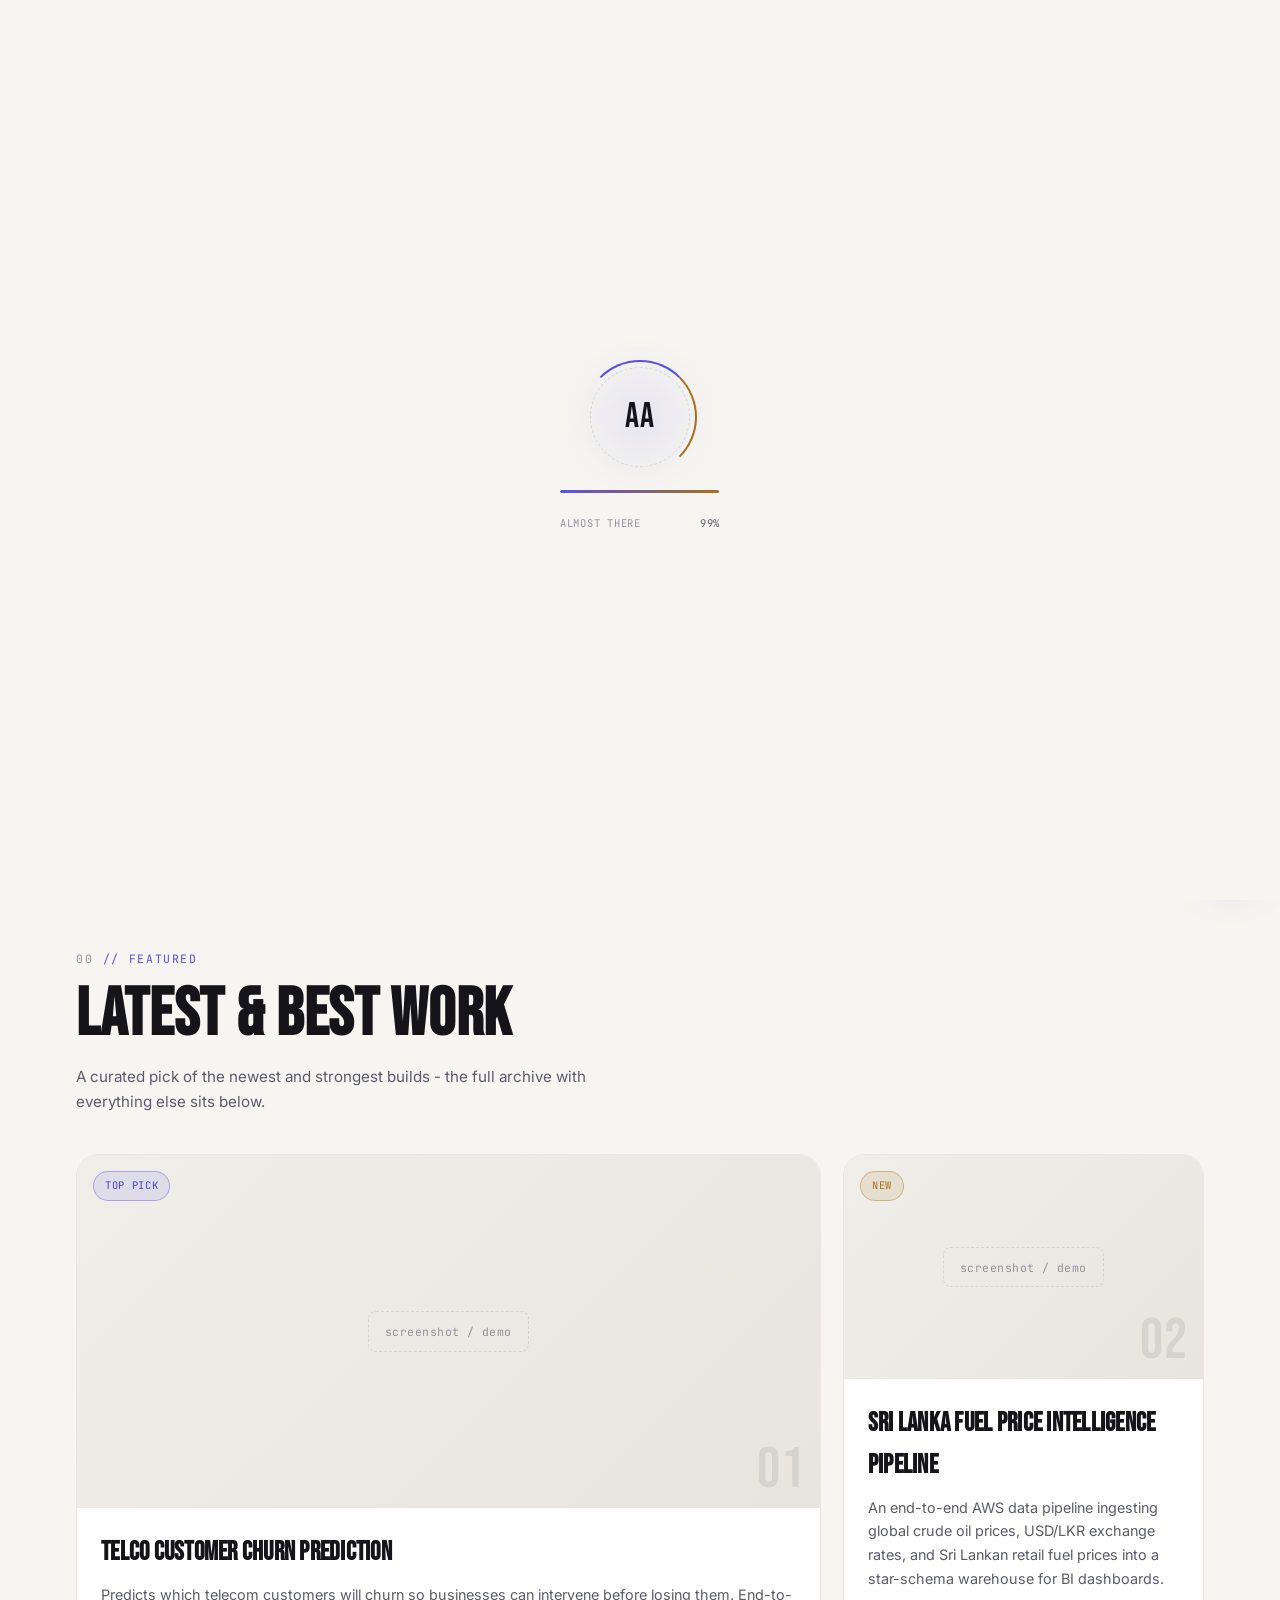
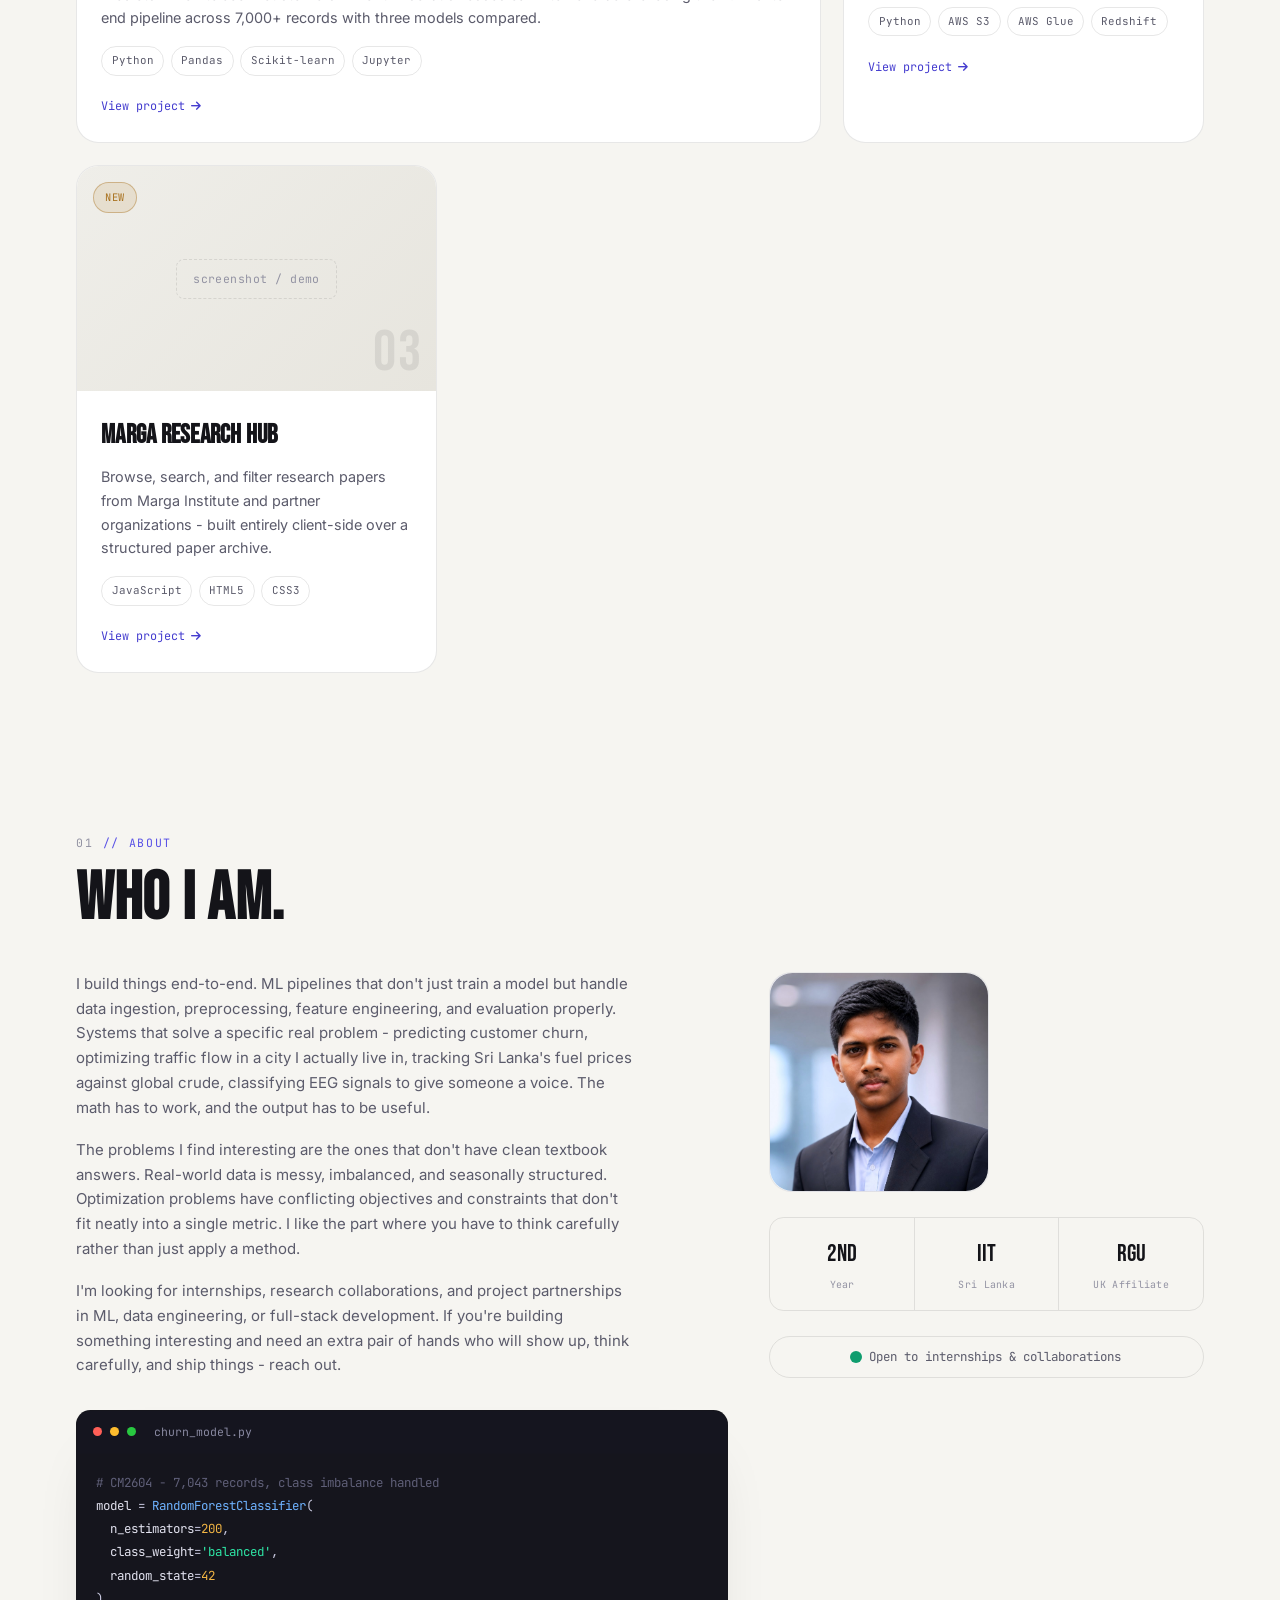
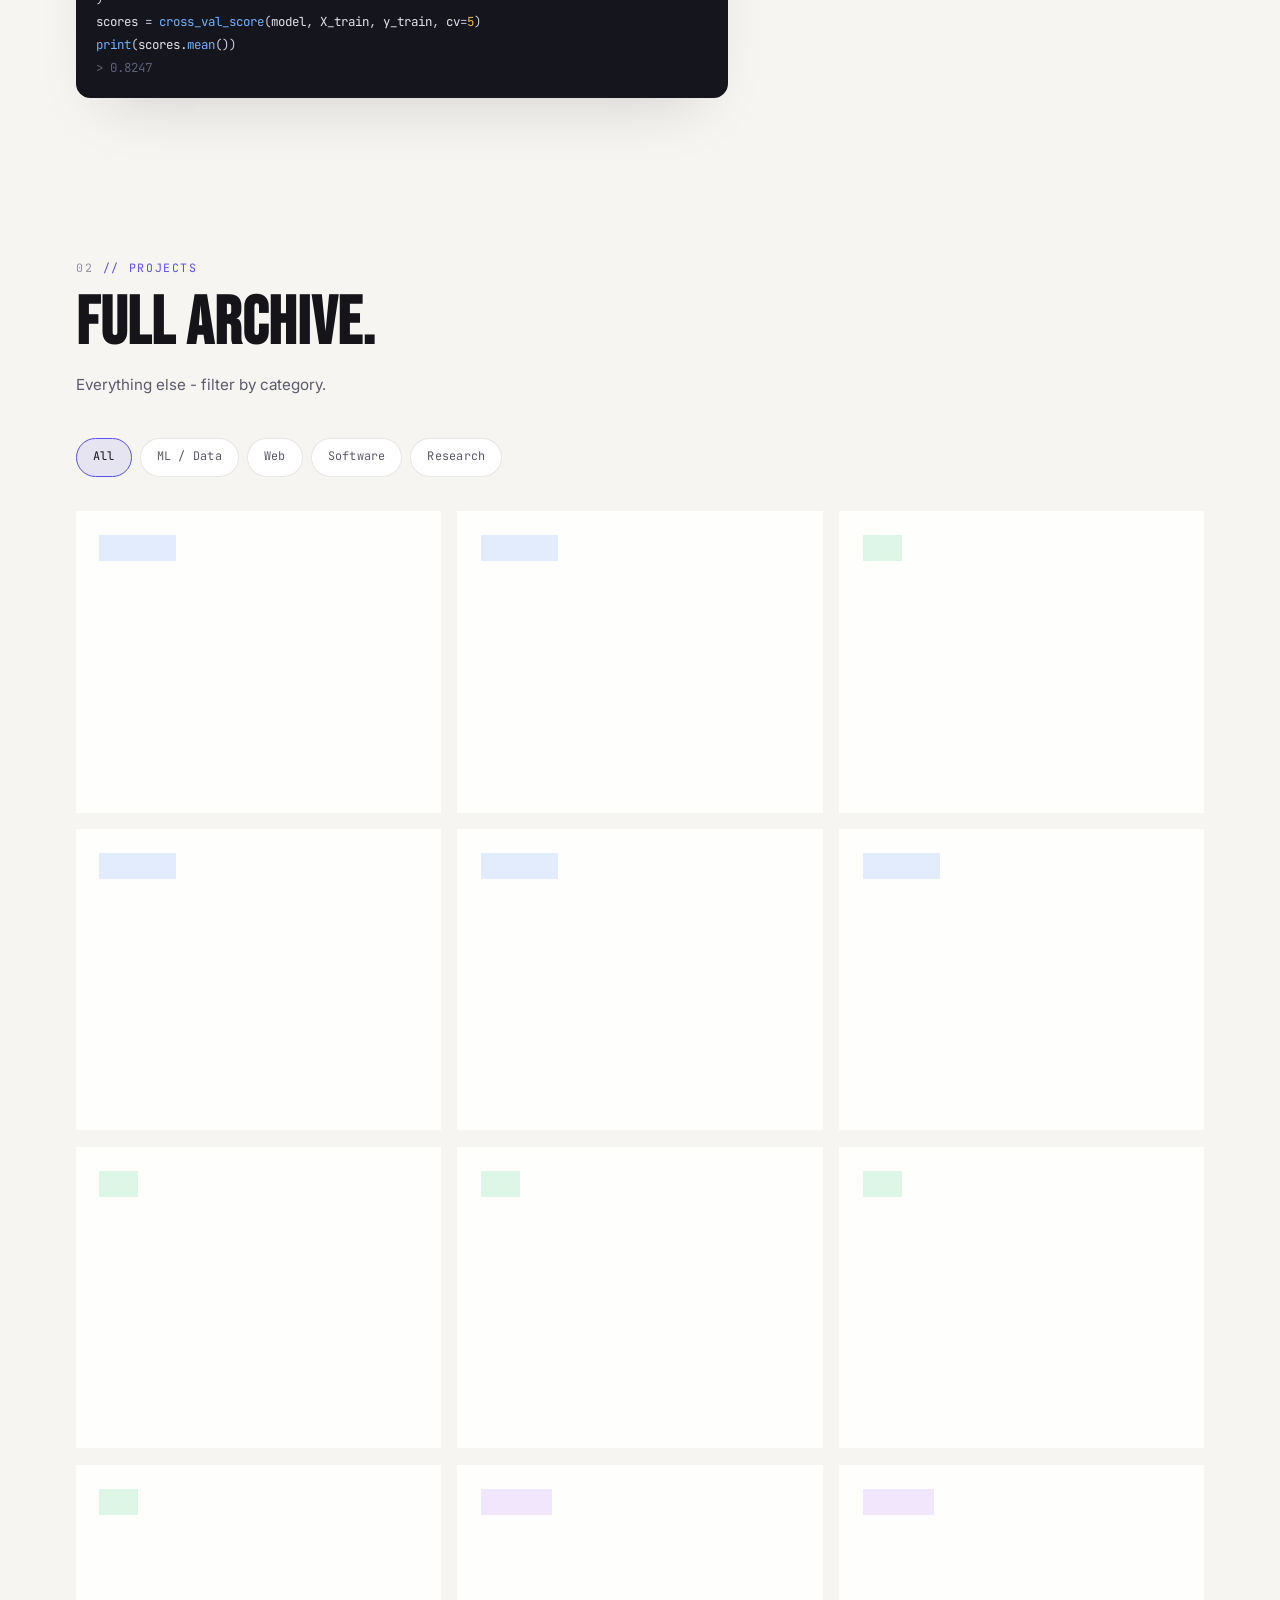
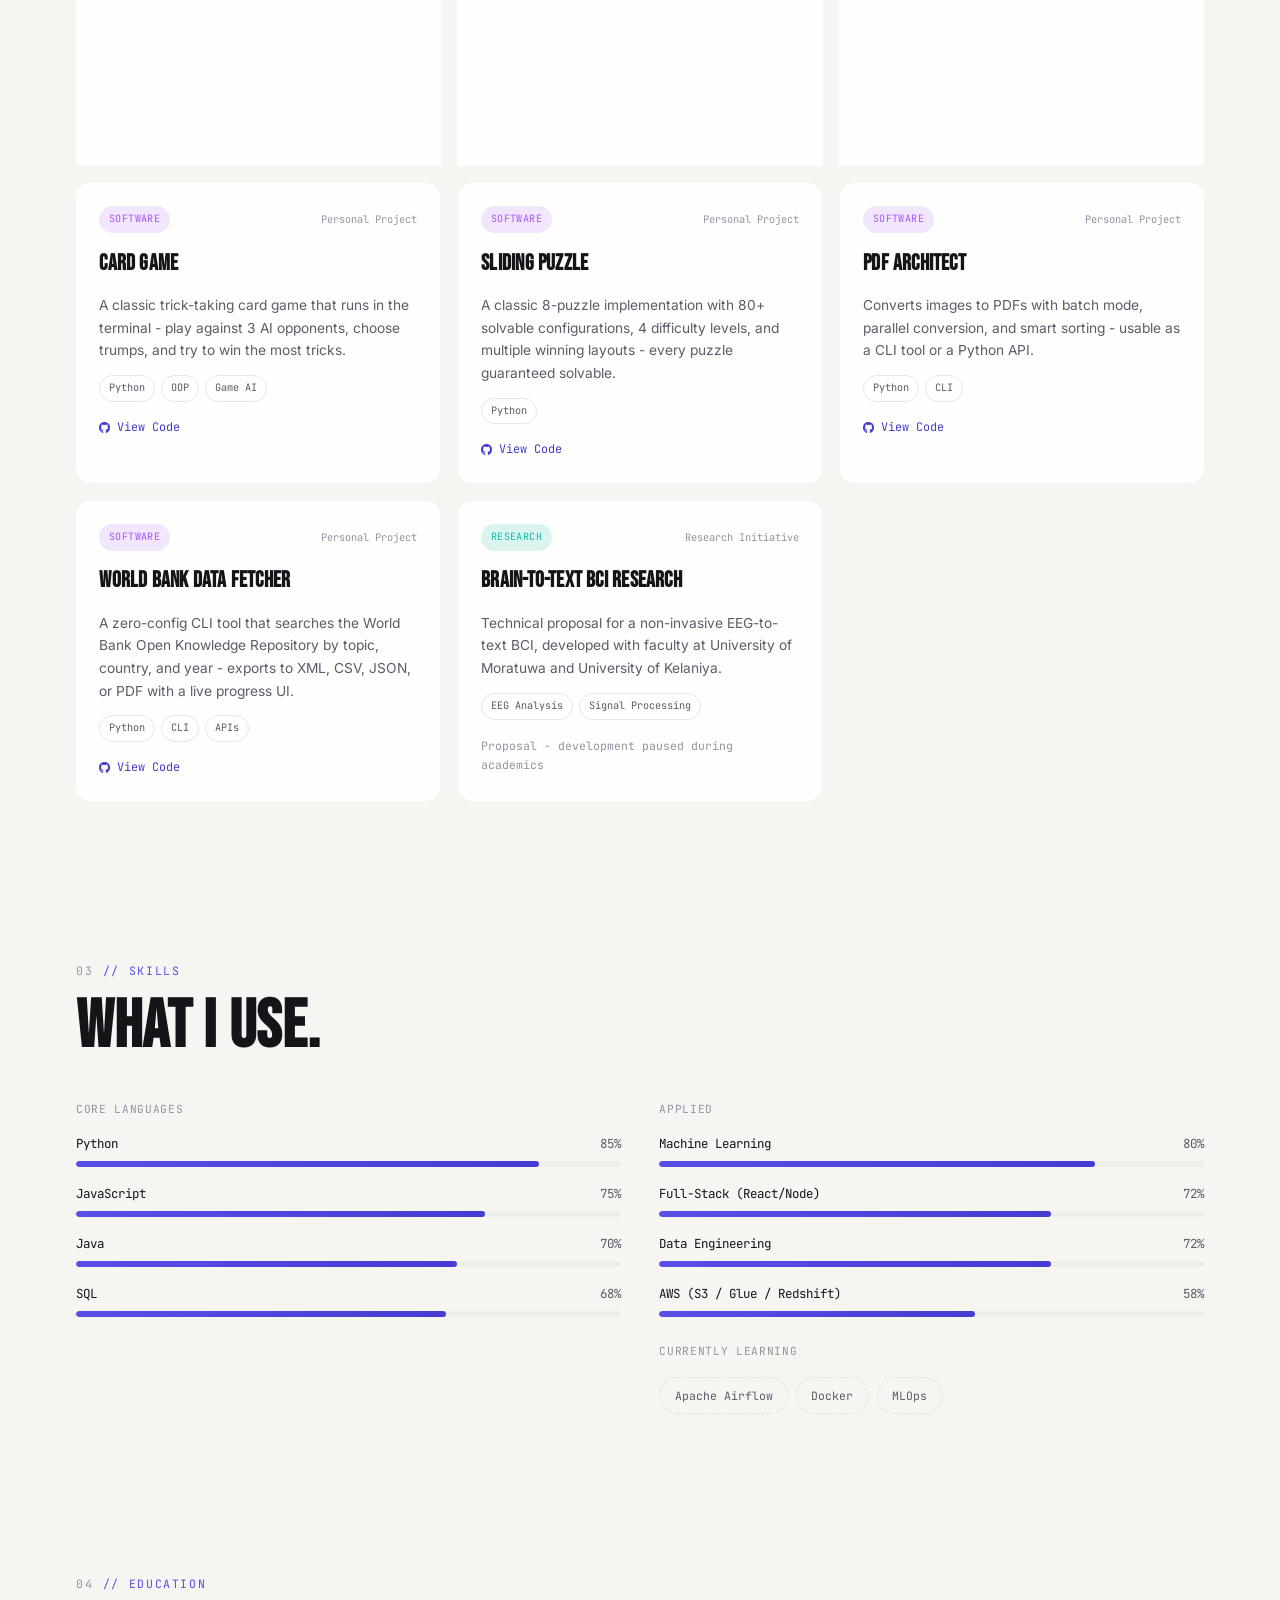
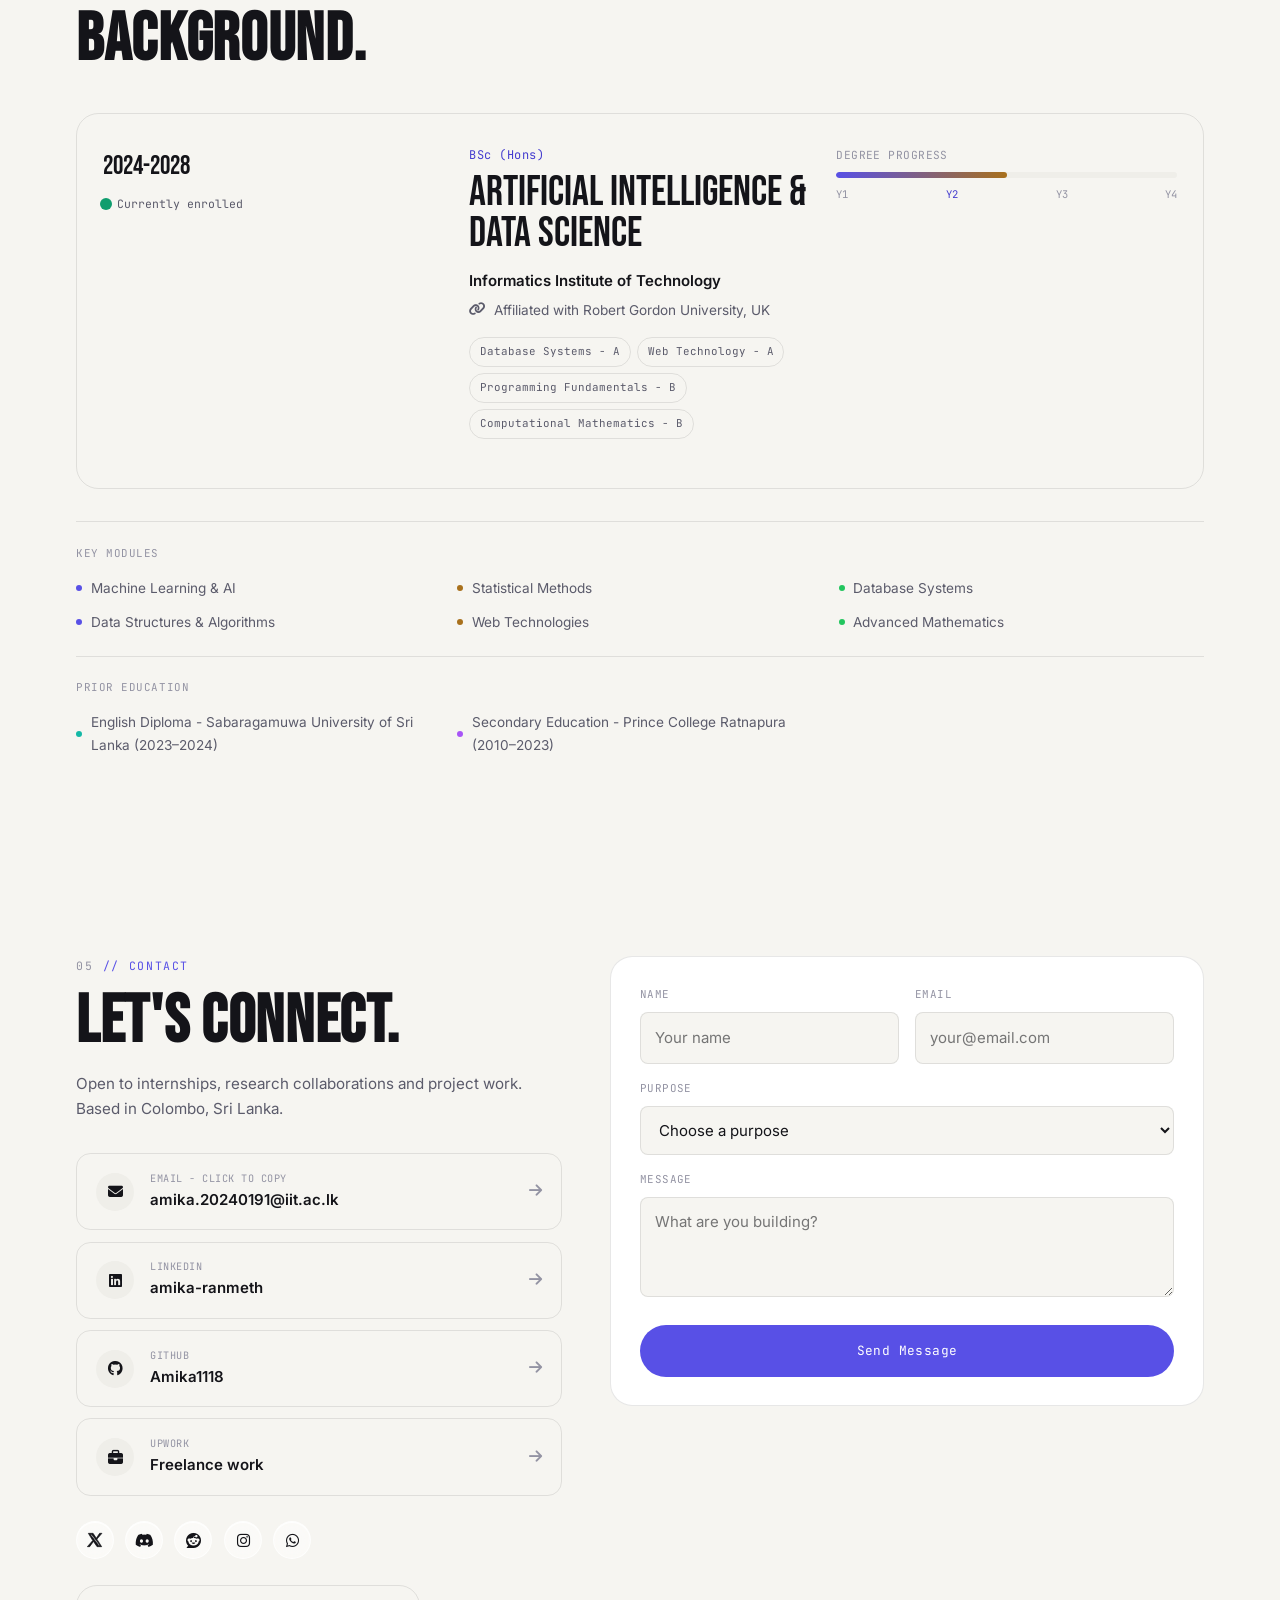
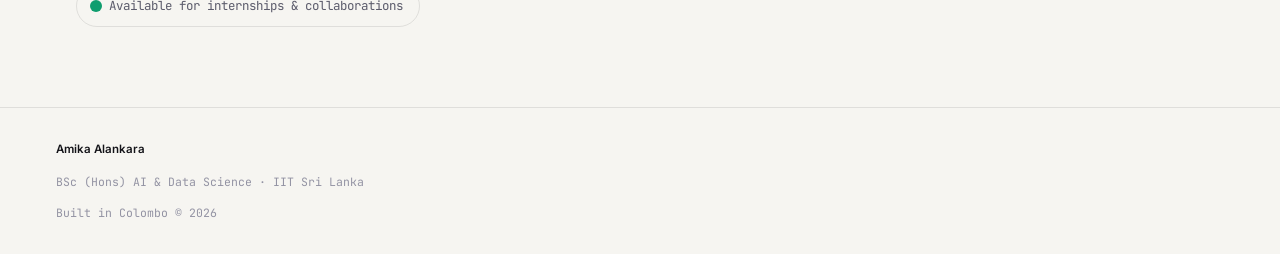
==== commit b34c522e: "UI and Logic updates * added a offline page  * moved all the data in to a data folder * fixed a fe" ====
--- a/index.html
+++ b/index.html
@@ -38,7 +38,7 @@
   "@type": "Person",
   "name": "Amika Alankara",
   "url": "https://amika1118.github.io/amika-alankara-portfolio/",
-  "jobTitle": "AI & Data Science Student",
+  "jobTitle": "AI & Data Scientist",
   "alumniOf": "Informatics Institute of Technology",
   "sameAs": [
     "https://github.com/Amika1118",
@@ -180,48 +180,8 @@
                     <p class="sec-sub">A curated pick of the newest and strongest builds - the full archive with
                         everything else sits below.</p>
                 </div>
-                <div class="spotlight-grid">
-                    <article class="spotlight feat reveal">
-                        <span class="spot-badge spot-badge-top">Top Pick</span>
-                        <div class="spot-media"><span class="spot-media-ph">screenshot / demo</span><span
-                                class="spot-index">01</span></div>
-                        <div class="spot-body">
-                            <h3>Telco Churn Prediction</h3>
-                            <p>End-to-end ML pipeline across 7,000+ records - three models compared to flag customers
-                                likely to churn so a business can act before losing them.</p>
-                            <div class="spot-tags"><span>Python</span><span>Scikit-learn</span><span>Pandas</span></div>
-                            <a href="https://github.com/Amika1118/CM2604-Telco-Churn-Prediction" target="_blank"
-                                rel="noopener noreferrer" class="p-link spot-link">View project <i
-                                    class="fas fa-arrow-right"></i></a>
-                        </div>
-                    </article>
-                    <article class="spotlight reveal" style="--rd:.06s">
-                        <span class="spot-badge spot-badge-new">New</span>
-                        <div class="spot-media"><span class="spot-media-ph">screenshot / demo</span><span
-                                class="spot-index">02</span></div>
-                        <div class="spot-body">
-                            <h3>Sri Lanka Fuel Price Intelligence Pipeline</h3>
-                            <p>End-to-end AWS data pipeline - ingests crude oil prices, FX rates, and retail fuel prices
-                                into a star-schema warehouse for BI analytics.</p>
-                            <div class="spot-tags"><span>AWS Glue</span><span>S3</span><span>Redshift</span></div>
-                            <a href="https://github.com/Amika1118/Sri-Lanka-fuel-price-intelligence-pipeline"
-                                target="_blank" rel="noopener noreferrer" class="p-link spot-link">View project <i
-                                    class="fas fa-arrow-right"></i></a>
-                        </div>
-                    </article>
-                    <article class="spotlight reveal" style="--rd:.12s">
-                        <span class="spot-badge spot-badge-new">New</span>
-                        <div class="spot-media"><span class="spot-media-ph">screenshot / demo</span><span
-                                class="spot-index">03</span></div>
-                        <div class="spot-body">
-                            <h3>MARGA Research Hub</h3>
-                            <p>Browse, search, and filter research papers from a Sri Lankan think tank and its partner
-                                organizations - built entirely client-side.</p>
-                            <div class="spot-tags"><span>JavaScript</span><span>HTML5</span><span>CSS3</span></div>
-                            <a href="https://github.com/Amika1118/marga_web_2" target="_blank" rel="noopener noreferrer"
-                                class="p-link spot-link">View project <i class="fas fa-arrow-right"></i></a>
-                        </div>
-                    </article>
+                <div class="spotlight-grid" id="spotlightGrid">
+                    <!-- Featured projects will be inserted here dynamically -->
                 </div>
             </div>
         </section>
@@ -317,215 +277,7 @@
                     <button class="filter-btn" data-filter="research" role="tab" aria-selected="false">Research</button>
                 </div>
                 <div class="proj-grid" id="projGrid">
-
-                    <article class="p-card reveal" data-cat="ml">
-                        <div class="p-head"><span class="p-badge ml">ML / Data</span><span class="p-ctx">CM2604
-                                Coursework</span></div>
-                        <h3 class="p-title">Telco Customer Churn Prediction</h3>
-                        <p class="p-sum">Predicts which telecom customers will churn so businesses can intervene before
-                            losing them. End-to-end pipeline across 7,000+ records with three models compared.</p>
-                        <div class="p-stack">
-                            <span>Python</span><span>Pandas</span><span>Scikit-learn</span><span>Jupyter</span>
-                        </div>
-                        <div class="p-foot"><a href="https://github.com/Amika1118/CM2604-Telco-Churn-Prediction"
-                                target="_blank" rel="noopener noreferrer" class="p-link"><i class="fab fa-github"></i>
-                                View Code</a></div>
-                    </article>
-
-                    <article class="p-card reveal" data-cat="ml" style="--rd:.03s">
-                        <div class="p-head"><span class="p-badge ml">ML / Data</span><span class="p-ctx">CM2607
-                                Coursework</span></div>
-                        <h3 class="p-title">Colombo Transport Optimization</h3>
-                        <p class="p-sum">Models and optimizes real traffic flow across Colombo's road network to
-                            identify bottlenecks and suggest routing improvements using linear programming.</p>
-                        <div class="p-stack"><span>Python</span><span>SciPy</span><span>NumPy</span><span>Jupyter</span>
-                        </div>
-                        <div class="p-foot"><a
-                                href="https://github.com/Amika1118/CM2607_Adavaned_Mathematics_Coursework"
-                                target="_blank" rel="noopener noreferrer" class="p-link"><i class="fab fa-github"></i>
-                                View Code</a></div>
-                    </article>
-
-                    <article class="p-card reveal" data-cat="ml" style="--rd:.06s">
-                        <div class="p-head"><span class="p-badge ml">ML / Data</span><span class="p-ctx">Personal
-                                Project</span></div>
-                        <h3 class="p-title">Weather Prediction Model</h3>
-                        <p class="p-sum">Predicts localized weather patterns - temperature, rainfall, humidity - to
-                            support agricultural planning and crop demand forecasting.</p>
-                        <div class="p-stack"><span>Python</span><span>Pandas</span><span>Scikit-learn</span></div>
-                        <div class="p-foot"><span class="p-norepo">No public repo</span></div>
-                    </article>
-
-                    <article class="p-card reveal" data-cat="ml" style="--rd:.09s">
-                        <div class="p-head"><span class="p-badge ml">ML / Data</span><span class="p-ctx">Personal
-                                Project</span></div>
-                        <h3 class="p-title">Sri Lanka Fuel Price Intelligence Pipeline</h3>
-                        <p class="p-sum">An end-to-end AWS data pipeline ingesting global crude oil prices, USD/LKR
-                            exchange rates, and Sri Lankan retail fuel prices into a star-schema warehouse for BI
-                            dashboards.</p>
-                        <div class="p-stack"><span>Python</span><span>AWS S3</span><span>AWS
-                                Glue</span><span>Redshift</span></div>
-                        <div class="p-foot"><a
-                                href="https://github.com/Amika1118/Sri-Lanka-fuel-price-intelligence-pipeline"
-                                target="_blank" rel="noopener noreferrer" class="p-link"><i class="fab fa-github"></i>
-                                View Code</a></div>
-                    </article>
-
-                    <article class="p-card reveal" data-cat="ml" style="--rd:.12s">
-                        <div class="p-head"><span class="p-badge ml">ML / Data</span><span class="p-ctx">DSGP Coursework
-                                - Team Project</span></div>
-                        <h3 class="p-title">Retail Price Prediction</h3>
-                        <p class="p-sum">Group data science project modelling and forecasting retail pricing trends as
-                            part of the second-year Data Science Group Project.</p>
-                        <div class="p-stack"><span>Python</span><span>Machine Learning</span></div>
-                        <div class="p-foot"><a href="https://github.com/Amika1118/DSGP_Group_38" target="_blank"
-                                rel="noopener noreferrer" class="p-link"><i class="fab fa-github"></i> View Code</a>
-                        </div>
-                    </article>
-
-                    <article class="p-card reveal" data-cat="web" style="--rd:.03s">
-                        <div class="p-head"><span class="p-badge web">Web</span><span class="p-ctx">Client /
-                                Freelance</span></div>
-                        <h3 class="p-title">MARGA Research Hub</h3>
-                        <p class="p-sum">Browse, search, and filter research papers from Marga Institute and partner
-                            organizations - built entirely client-side over a structured paper archive.</p>
-                        <div class="p-stack"><span>JavaScript</span><span>HTML5</span><span>CSS3</span></div>
-                        <div class="p-foot"><a href="https://github.com/Amika1118/marga_web_2" target="_blank"
-                                rel="noopener noreferrer" class="p-link"><i class="fab fa-github"></i> View Code</a>
-                        </div>
-                    </article>
-
-                    <article class="p-card reveal" data-cat="web" style="--rd:.06s">
-                        <div class="p-head"><span class="p-badge web">Web</span><span class="p-ctx">Personal
-                                Project</span></div>
-                        <h3 class="p-title">Audio Trimmer</h3>
-                        <p class="p-sum">A fully client-side web app for loading, previewing, trimming, and exporting
-                            audio - no upload, everything runs in the browser.</p>
-                        <div class="p-stack"><span>JavaScript</span><span>Web Audio API</span></div>
-                        <div class="p-foot"><a href="https://github.com/Amika1118/audio-trimmer" target="_blank"
-                                rel="noopener noreferrer" class="p-link"><i class="fab fa-github"></i> View Code</a>
-                        </div>
-                    </article>
-
-                    <article class="p-card reveal" data-cat="web" style="--rd:.09s">
-                        <div class="p-head"><span class="p-badge web">Web</span><span class="p-ctx">Personal
-                                Project</span></div>
-                        <h3 class="p-title">Lecture Notes Processor</h3>
-                        <p class="p-sum">Upload a lecture PDF and get an exam-focused summary and flashcards back in
-                            seconds - extracted fully in-browser, powered by Groq's Llama 3.3 70B.</p>
-                        <div class="p-stack"><span>JavaScript</span><span>PDF.js</span><span>Groq API</span></div>
-                        <div class="p-foot"><a href="https://github.com/Amika1118/lecture-processor" target="_blank"
-                                rel="noopener noreferrer" class="p-link"><i class="fab fa-github"></i> View Code</a>
-                        </div>
-                    </article>
-
-                    <article class="p-card reveal" data-cat="web" style="--rd:.12s">
-                        <div class="p-head"><span class="p-badge web">Web</span><span class="p-ctx">Personal
-                                Project</span></div>
-                        <h3 class="p-title">MealMatch</h3>
-                        <p class="p-sum">A recommendation system that learns from Food.com ratings and personal likes to
-                            give tailored meal suggestions.</p>
-                        <div class="p-stack"><span>JavaScript</span><span>Recommender Systems</span></div>
-                        <div class="p-foot"><a href="https://github.com/Amika1118/MealMatch" target="_blank"
-                                rel="noopener noreferrer" class="p-link"><i class="fab fa-github"></i> View Code</a>
-                        </div>
-                    </article>
-
-                    <article class="p-card reveal" data-cat="web" style="--rd:.15s">
-                        <div class="p-head"><span class="p-badge web">Web</span><span class="p-ctx">Personal
-                                Project</span></div>
-                        <h3 class="p-title">Bookify</h3>
-                        <p class="p-sum">A complete online bookstore - browse, search, filter, cart, and checkout -
-                            fully client-side in React with dynamic state management.</p>
-                        <div class="p-stack"><span>React</span><span>JavaScript</span><span>CSS3</span></div>
-                        <div class="p-foot"><a href="https://github.com/Amika1118/Bookify" target="_blank"
-                                rel="noopener noreferrer" class="p-link"><i class="fab fa-github"></i> View Code</a>
-                        </div>
-                    </article>
-
-                    <article class="p-card reveal" data-cat="software" style="--rd:.03s">
-                        <div class="p-head"><span class="p-badge software">Software</span><span class="p-ctx">Personal
-                                Project</span></div>
-                        <h3 class="p-title">Media Database Manager</h3>
-                        <p class="p-sum">CLI tool to organize personal collections of movies, TV series, and anime -
-                            search, filter, and analyze your library with full CRUD and SQL joins.</p>
-                        <div class="p-stack"><span>Python</span><span>SQLite</span><span>CLI</span></div>
-                        <div class="p-foot"><a href="https://github.com/Amika1118/media-database-manager"
-                                target="_blank" rel="noopener noreferrer" class="p-link"><i class="fab fa-github"></i>
-                                View Code</a></div>
-                    </article>
-
-                    <article class="p-card reveal" data-cat="software" style="--rd:.06s">
-                        <div class="p-head"><span class="p-badge software">Software</span><span class="p-ctx">Personal
-                                Project</span></div>
-                        <h3 class="p-title">Team Formation System</h3>
-                        <p class="p-sum">Automatically forms balanced esports tournament teams by factoring in player
-                            skill levels and personality assessments - not random assignment.</p>
-                        <div class="p-stack"><span>Java</span><span>OOP</span></div>
-                        <div class="p-foot"><a href="https://github.com/Amika1118/Team-Formation-System" target="_blank"
-                                rel="noopener noreferrer" class="p-link"><i class="fab fa-github"></i> View Code</a>
-                        </div>
-                    </article>
-
-                    <article class="p-card reveal" data-cat="software" style="--rd:.09s">
-                        <div class="p-head"><span class="p-badge software">Software</span><span class="p-ctx">Personal
-                                Project</span></div>
-                        <h3 class="p-title">Card Game</h3>
-                        <p class="p-sum">A classic trick-taking card game that runs in the terminal - play against 3 AI
-                            opponents, choose trumps, and try to win the most tricks.</p>
-                        <div class="p-stack"><span>Python</span><span>OOP</span><span>Game AI</span></div>
-                        <div class="p-foot"><a href="https://github.com/Amika1118/Card-Game" target="_blank"
-                                rel="noopener noreferrer" class="p-link"><i class="fab fa-github"></i> View Code</a>
-                        </div>
-                    </article>
-
-                    <article class="p-card reveal" data-cat="software" style="--rd:.12s">
-                        <div class="p-head"><span class="p-badge software">Software</span><span class="p-ctx">Personal
-                                Project</span></div>
-                        <h3 class="p-title">Sliding Puzzle</h3>
-                        <p class="p-sum">A classic 8-puzzle implementation with 80+ solvable configurations, 4
-                            difficulty levels, and multiple winning layouts - every puzzle guaranteed solvable.</p>
-                        <div class="p-stack"><span>Python</span></div>
-                        <div class="p-foot"><a href="https://github.com/Amika1118/Sliding-Puzzle" target="_blank"
-                                rel="noopener noreferrer" class="p-link"><i class="fab fa-github"></i> View Code</a>
-                        </div>
-                    </article>
-
-                    <article class="p-card reveal" data-cat="software" style="--rd:.15s">
-                        <div class="p-head"><span class="p-badge software">Software</span><span class="p-ctx">Personal
-                                Project</span></div>
-                        <h3 class="p-title">PDF Architect</h3>
-                        <p class="p-sum">Converts images to PDFs with batch mode, parallel conversion, and smart sorting
-                            - usable as a CLI tool or a Python API.</p>
-                        <div class="p-stack"><span>Python</span><span>CLI</span></div>
-                        <div class="p-foot"><a href="https://github.com/Amika1118/pdf-architect" target="_blank"
-                                rel="noopener noreferrer" class="p-link"><i class="fab fa-github"></i> View Code</a>
-                        </div>
-                    </article>
-
-                    <article class="p-card reveal" data-cat="software" style="--rd:.18s">
-                        <div class="p-head"><span class="p-badge software">Software</span><span class="p-ctx">Personal
-                                Project</span></div>
-                        <h3 class="p-title">World Bank Data Fetcher</h3>
-                        <p class="p-sum">A zero-config CLI tool that searches the World Bank Open Knowledge Repository
-                            by topic, country, and year - exports to XML, CSV, JSON, or PDF with a live progress UI.</p>
-                        <div class="p-stack"><span>Python</span><span>CLI</span><span>APIs</span></div>
-                        <div class="p-foot"><a href="https://github.com/Amika1118/wb-fetcher" target="_blank"
-                                rel="noopener noreferrer" class="p-link"><i class="fab fa-github"></i> View Code</a>
-                        </div>
-                    </article>
-
-                    <article class="p-card reveal" data-cat="research" style="--rd:.03s">
-                        <div class="p-head"><span class="p-badge research">Research</span><span class="p-ctx">Research
-                                Initiative</span></div>
-                        <h3 class="p-title">Brain-to-Text BCI Research</h3>
-                        <p class="p-sum">Technical proposal for a non-invasive EEG-to-text BCI, developed with faculty
-                            at University of Moratuwa and University of Kelaniya.</p>
-                        <div class="p-stack"><span>EEG Analysis</span><span>Signal Processing</span></div>
-                        <div class="p-foot"><span class="p-norepo">Proposal - development paused during academics</span>
-                        </div>
-                    </article>
-
+                    <!-- Project cards will be inserted here dynamically -->
                 </div>
             </div>
         </section>
--- a/style.css
+++ b/style.css
@@ -135,6 +135,71 @@
     }
 }
 
+/* ====================================================
+   CIRCULAR REVEAL - shared by the theme AND motion toggles
+   Driven by script.js's runCircularReveal() (swapTheme() /
+   swapMotion()) via the View Transitions API. --theme-x/
+   --theme-y/--theme-radius are set from the clicked button's
+   own position right before the transition starts.
+==================================================== */
+html.vt-swapping * {
+    /* Every element's own little color/border transitions get switched
+       off for the swap so the "after" snapshot the browser captures is
+       the fully-settled new theme, not a half-finished local fade
+       racing the reveal underneath it. */
+    transition: none !important;
+}
+
+::view-transition-old(root),
+::view-transition-new(root) {
+    animation: none;
+    mix-blend-mode: normal;
+}
+
+::view-transition-old(root) {
+    z-index: 1;
+}
+
+::view-transition-new(root) {
+    z-index: 2;
+    /* NOT var(--ease) here on purpose - that curve is tuned for quick
+       150-300ms hover/button micro-interactions (fast start, long soft
+       tail). Stretched over a much longer, much larger full-screen reveal,
+       that same curve reaches ~97% of the circle's final radius by 60% of
+       the duration, leaving almost no visible motion for the last third of
+       the animation - which reads as the reveal stalling/stopping early
+       rather than smoothly finishing. This is Material Design's standard
+       "decelerate" curve instead, which spreads visible motion much more
+       evenly across the full duration. */
+    animation: theme-reveal 2s ease-in-out;
+}
+
+/* Keeps the container's own (normally 0.25s) default sizing animation from
+   settling well before our .75s reveal finishes - see runCircularReveal()
+   in script.js. Harmless no-op when old/new snapshots are the same size
+   (the usual case for a color-only theme swap), but matters if anything
+   nudges the page's rendered size between snapshots (e.g. the motion
+   toggle's icon glyph changing between play/pause). */
+::view-transition-group(root) {
+    animation-duration: 2s;
+}
+
+@keyframes theme-reveal {
+    from {
+        clip-path: circle(0px at var(--theme-x, 50%) var(--theme-y, 50%));
+    }
+
+    to {
+        clip-path: circle(var(--theme-radius, 150%) at var(--theme-x, 50%) var(--theme-y, 50%));
+    }
+}
+
+@media (prefers-reduced-motion: reduce) {
+    ::view-transition-new(root) {
+        animation: none;
+    }
+}
+
 /* section label / heading system (numbered - page is a real sequential scroll) */
 .sec-head {
     padding: 5rem 0 2.5rem
@@ -2595,16 +2660,16 @@
 
 /* Motion toggle - pauses only the ambient/decorative loops above, not
    transient UI feedback (chat typing dots, toasts, drawer, etc.), so
-   pausing "animations" never freezes something mid-interaction. */
+   pausing "animations" never freezes something mid-interaction. The
+   preloader is deliberately excluded too - it can already be mid-spin
+   the instant the page loads (a saved "paused" preference from a prior
+   visit applies before the user ever sees the page), and a frozen
+   loading indicator reads as broken rather than intentional. */
 html[data-motion="paused"] .hero-orb-1,
 html[data-motion="paused"] .hero-orb-2,
 html[data-motion="paused"] .hero-grid-lines,
 html[data-motion="paused"] .live-dot::before,
 html[data-motion="paused"] .spot-media::after,
-html[data-motion="paused"] .preloader-ring,
-html[data-motion="paused"] .preloader-ring::before,
-html[data-motion="paused"] .preloader-glow,
-html[data-motion="paused"] .preloader-mark,
 html[data-motion="paused"] .nav-logo .dot,
 html[data-motion="paused"] .btn-fill::after,
 html[data-motion="paused"] .scroll-ind .ln,
@@ -2647,4 +2712,18 @@
 /* Debugging */
 #contact {
     margin-top: 200px;
+}
+
+.chat-mic {
+    background: none;
+    border: none;
+    color: var(--text-dim);
+    font-size: 1.2rem;
+    cursor: pointer;
+    padding: 0 0.5rem;
+    transition: color 0.2s ease;
+}
+
+.chat-mic:hover {
+    color: var(--accent);
 }
